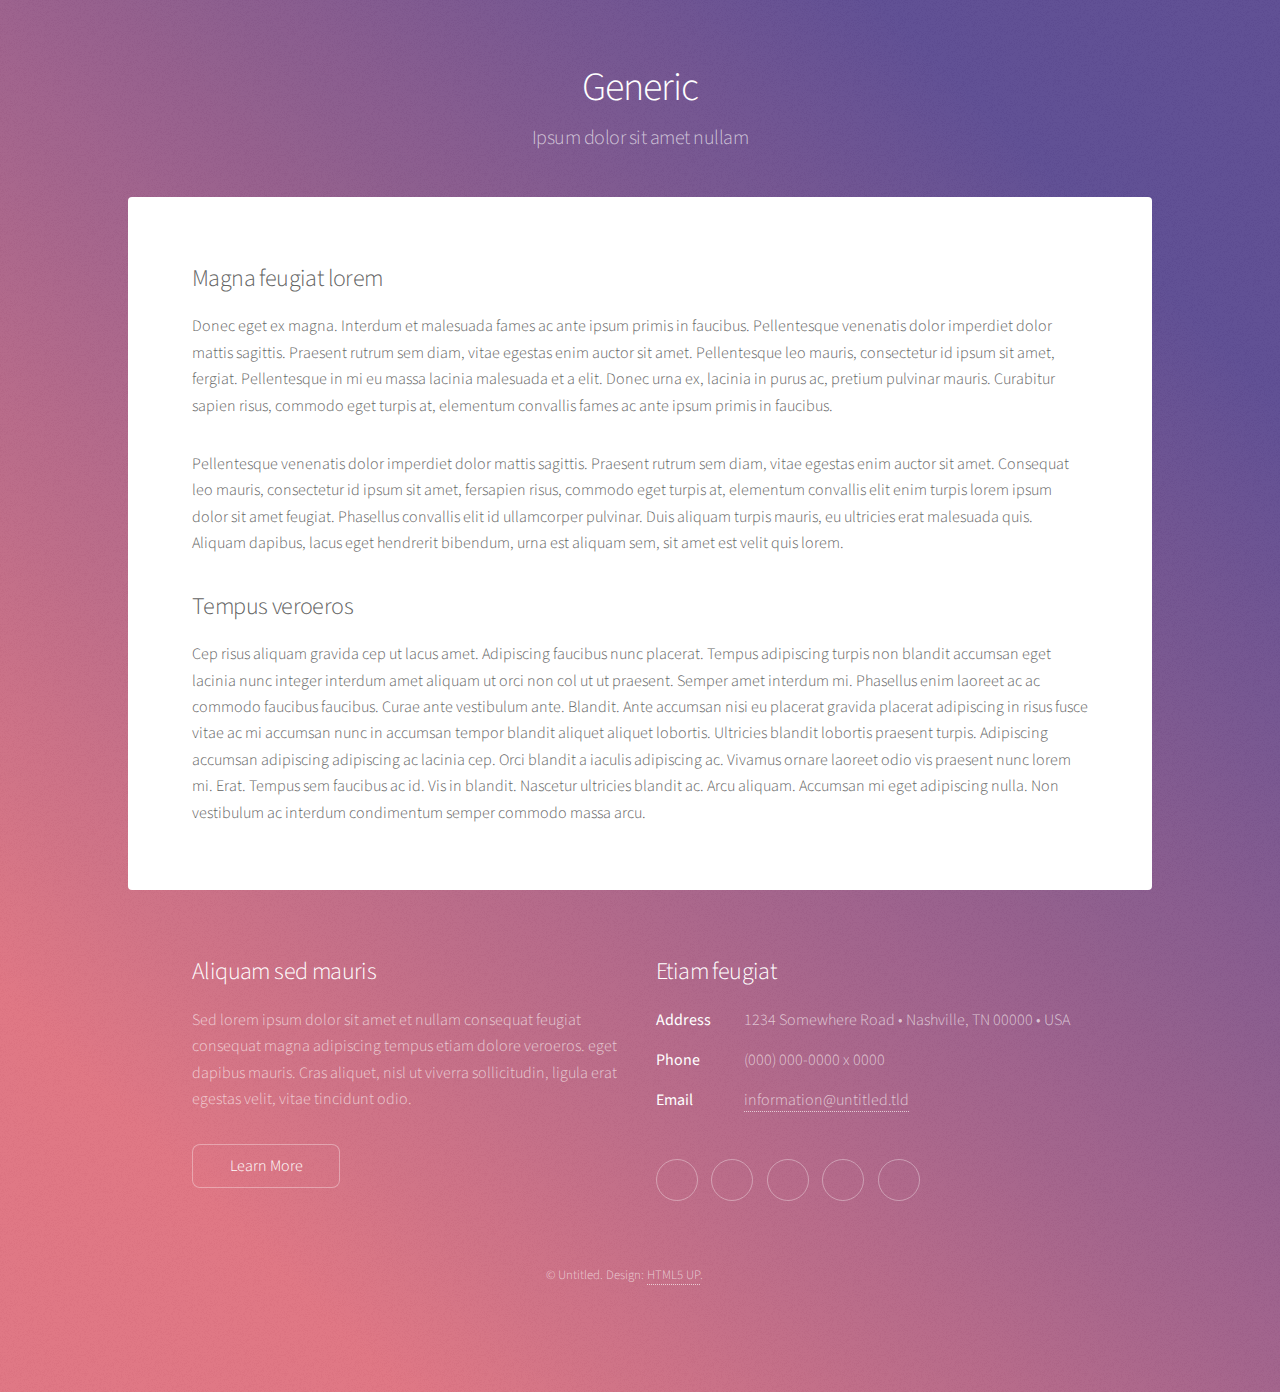
==== generic.html @ 5cd9a58a "Add files via upload" ====
<!DOCTYPE HTML>
<!--
	Stellar by HTML5 UP
	html5up.net | @ajlkn
	Free for personal and commercial use under the CCA 3.0 license (html5up.net/license)
-->
<html>
	<head>
		<title>Generic - Stellar by HTML5 UP</title>
		<meta charset="utf-8" />
		<meta name="viewport" content="width=device-width, initial-scale=1, user-scalable=no" />
		<link rel="stylesheet" href="assets/css/main.css" />
		<noscript><link rel="stylesheet" href="assets/css/noscript.css" /></noscript>
	</head>
	<body class="is-preload">

		<!-- Wrapper -->
			<div id="wrapper">

				<!-- Header -->
					<header id="header">
						<h1>Generic</h1>
						<p>Ipsum dolor sit amet nullam</p>
					</header>

				<!-- Main -->
					<div id="main">

						<!-- Content -->
							<section id="content" class="main">
								<span class="image main"><img src="images/pic04.jpg" alt="" /></span>
								<h2>Magna feugiat lorem</h2>
								<p>Donec eget ex magna. Interdum et malesuada fames ac ante ipsum primis in faucibus. Pellentesque venenatis dolor imperdiet dolor mattis sagittis. Praesent rutrum sem diam, vitae egestas enim auctor sit amet. Pellentesque leo mauris, consectetur id ipsum sit amet, fergiat. Pellentesque in mi eu massa lacinia malesuada et a elit. Donec urna ex, lacinia in purus ac, pretium pulvinar mauris. Curabitur sapien risus, commodo eget turpis at, elementum convallis fames ac ante ipsum primis in faucibus.</p>
								<p>Pellentesque venenatis dolor imperdiet dolor mattis sagittis. Praesent rutrum sem diam, vitae egestas enim auctor sit amet. Consequat leo mauris, consectetur id ipsum sit amet, fersapien risus, commodo eget turpis at, elementum convallis elit enim turpis lorem ipsum dolor sit amet feugiat. Phasellus convallis elit id ullamcorper pulvinar. Duis aliquam turpis mauris, eu ultricies erat malesuada quis. Aliquam dapibus, lacus eget hendrerit bibendum, urna est aliquam sem, sit amet est velit quis lorem.</p>
								<h2>Tempus veroeros</h2>
								<p>Cep risus aliquam gravida cep ut lacus amet. Adipiscing faucibus nunc placerat. Tempus adipiscing turpis non blandit accumsan eget lacinia nunc integer interdum amet aliquam ut orci non col ut ut praesent. Semper amet interdum mi. Phasellus enim laoreet ac ac commodo faucibus faucibus. Curae ante vestibulum ante. Blandit. Ante accumsan nisi eu placerat gravida placerat adipiscing in risus fusce vitae ac mi accumsan nunc in accumsan tempor blandit aliquet aliquet lobortis. Ultricies blandit lobortis praesent turpis. Adipiscing accumsan adipiscing adipiscing ac lacinia cep. Orci blandit a iaculis adipiscing ac. Vivamus ornare laoreet odio vis praesent nunc lorem mi. Erat. Tempus sem faucibus ac id. Vis in blandit. Nascetur ultricies blandit ac. Arcu aliquam. Accumsan mi eget adipiscing nulla. Non vestibulum ac interdum condimentum semper commodo massa arcu.</p>
							</section>

					</div>

				<!-- Footer -->
					<footer id="footer">
						<section>
							<h2>Aliquam sed mauris</h2>
							<p>Sed lorem ipsum dolor sit amet et nullam consequat feugiat consequat magna adipiscing tempus etiam dolore veroeros. eget dapibus mauris. Cras aliquet, nisl ut viverra sollicitudin, ligula erat egestas velit, vitae tincidunt odio.</p>
							<ul class="actions">
								<li><a href="#" class="button">Learn More</a></li>
							</ul>
						</section>
						<section>
							<h2>Etiam feugiat</h2>
							<dl class="alt">
								<dt>Address</dt>
								<dd>1234 Somewhere Road &bull; Nashville, TN 00000 &bull; USA</dd>
								<dt>Phone</dt>
								<dd>(000) 000-0000 x 0000</dd>
								<dt>Email</dt>
								<dd><a href="#">information@untitled.tld</a></dd>
							</dl>
							<ul class="icons">
								<li><a href="#" class="icon brands fa-twitter alt"><span class="label">Twitter</span></a></li>
								<li><a href="#" class="icon brands fa-facebook-f alt"><span class="label">Facebook</span></a></li>
								<li><a href="#" class="icon brands fa-instagram alt"><span class="label">Instagram</span></a></li>
								<li><a href="#" class="icon brands fa-github alt"><span class="label">GitHub</span></a></li>
								<li><a href="#" class="icon brands fa-dribbble alt"><span class="label">Dribbble</span></a></li>
							</ul>
						</section>
						<p class="copyright">&copy; Untitled. Design: <a href="https://html5up.net">HTML5 UP</a>.</p>
					</footer>

			</div>

		<!-- Scripts -->
			<script src="assets/js/jquery.min.js"></script>
			<script src="assets/js/jquery.scrollex.min.js"></script>
			<script src="assets/js/jquery.scrolly.min.js"></script>
			<script src="assets/js/browser.min.js"></script>
			<script src="assets/js/breakpoints.min.js"></script>
			<script src="assets/js/util.js"></script>
			<script src="assets/js/main.js"></script>

	</body>
</html>
---- assets/css/main.css ----
@import url(fontawesome-all.min.css);
@import 'https://fonts.googleapis.com/css?family=Source+Sans+Pro:300,400';

/*
	Stellar by HTML5 UP
	html5up.net | @ajlkn
	Free for personal and commercial use under the CCA 3.0 license (html5up.net/license)
*/

html, body, div, span, applet, object,
iframe, h1, h2, h3, h4, h5, h6, p, blockquote,
pre, a, abbr, acronym, address, big, cite,
code, del, dfn, em, img, ins, kbd, q, s, samp,
small, strike, strong, sub, sup, tt, var, b,
u, i, center, dl, dt, dd, ol, ul, li, fieldset,
form, label, legend, table, caption, tbody,
tfoot, thead, tr, th, td, article, aside,
canvas, details, embed, figure, figcaption,
footer, header, hgroup, menu, nav, output, ruby,
section, summary, time, mark, audio, video {
	margin: 0;
	padding: 0;
	border: 0;
	font-size: 100%;
	font: inherit;
	vertical-align: baseline;}

article, aside, details, figcaption, figure,
footer, header, hgroup, menu, nav, section {
	display: block;}

body {
	line-height: 1;
}

ol, ul {
	list-style: none;
}

blockquote, q {
	quotes: none;
}

	blockquote:before, blockquote:after, q:before, q:after {
		content: '';
		content: none;
	}

table {
	border-collapse: collapse;
	border-spacing: 0;
}

body {
	-webkit-text-size-adjust: none;
}

mark {
	background-color: transparent;
	color: inherit;
}

input::-moz-focus-inner {
	border: 0;
	padding: 0;
}

input, select, textarea {
	-moz-appearance: none;
	-webkit-appearance: none;
	-ms-appearance: none;
	appearance: none;
}

/* Basic */

	@-ms-viewport {
		width: device-width;
	}

	body {
		-ms-overflow-style: scrollbar;
	}

	@media screen and (max-width: 480px) {

		html, body {
			min-width: 320px;
		}

	}

	html {
		box-sizing: border-box;
	}

	*, *:before, *:after {
		box-sizing: inherit;
	}

	body {
		background-color: #935d8c;
		background-image: url("images/overlay.png"), -moz-linear-gradient(45deg, #e37682 15%, #5f4d93 85%);
		background-image: url("images/overlay.png"), -webkit-linear-gradient(45deg, #e37682 15%, #5f4d93 85%);
		background-image: url("images/overlay.png"), -ms-linear-gradient(45deg, #e37682 15%, #5f4d93 85%);
		background-image: url("images/overlay.png"), linear-gradient(45deg, #e37682 15%, #5f4d93 85%);
	}

		body.is-preload *, body.is-preload *:before, body.is-preload *:after {
			-moz-animation: none !important;
			-webkit-animation: none !important;
			-ms-animation: none !important;
			animation: none !important;
			-moz-transition: none !important;
			-webkit-transition: none !important;
			-ms-transition: none !important;
			transition: none !important;
		}

/* Type */

	body {
		background-color: #935d8c;
		color: rgba(255, 255, 255, 0.65);
	}

	body, input, select, textarea {
		font-family: "Source Sans Pro", Helvetica, sans-serif;
		font-size: 17pt;
		font-weight: 300;
		line-height: 1.65;
	}

		@media screen and (max-width: 1680px) {

			body, input, select, textarea {
				font-size: 14pt;
			}

		}

		@media screen and (max-width: 1280px) {

			body, input, select, textarea {
				font-size: 12pt;
			}

		}

		@media screen and (max-width: 360px) {

			body, input, select, textarea {
				font-size: 11pt;
			}

		}

	a {
		-moz-transition: color 0.2s ease, border-bottom 0.2s ease;
		-webkit-transition: color 0.2s ease, border-bottom 0.2s ease;
		-ms-transition: color 0.2s ease, border-bottom 0.2s ease;
		transition: color 0.2s ease, border-bottom 0.2s ease;
		text-decoration: none;
		border-bottom: dotted 1px;
		color: inherit;
	}

		a:hover {
			border-bottom-color: transparent;
		}

	strong, b {
		font-weight: 400;
	}

	em, i {
		font-style: italic;
	}

	p {
		margin: 0 0 2em 0;
	}

		p.content {
			-moz-columns: 20em 2;
			-webkit-columns: 20em 2;
			-ms-columns: 20em 2;
			columns: 20em 2;
			-moz-column-gap: 2em;
			-webkit-column-gap: 2em;
			-ms-column-gap: 2em;
			column-gap: 2em;
			text-align: justify;
		}

	h1, h2, h3, h4, h5, h6 {
		font-weight: 300;
		line-height: 1.5;
		margin: 0 0 0.7em 0;
		letter-spacing: -0.025em;
	}

		h1 a, h2 a, h3 a, h4 a, h5 a, h6 a {
			color: inherit;
			text-decoration: none;
		}

	h1 {
		font-size: 2.5em;
		line-height: 1.2;
	}

	h2 {
		font-size: 1.5em;
	}

	h3 {
		font-size: 1.25em;
	}

	h4 {
		font-size: 1.1em;
	}

	h5 {
		font-size: 0.9em;
	}

	h6 {
		font-size: 0.7em;
	}

	@media screen and (max-width: 736px) {

		h1 {
			font-size: 2em;
		}

	}

	sub {
		font-size: 0.8em;
		position: relative;
		top: 0.5em;
	}

	sup {
		font-size: 0.8em;
		position: relative;
		top: -0.5em;
	}

	blockquote {
		border-left: solid 4px;
		font-style: italic;
		margin: 0 0 2em 0;
		padding: 0.5em 0 0.5em 2em;
	}

	code {
		border-radius: 8px;
		border: solid 1px;
		font-family: "Courier New", monospace;
		font-size: 0.9em;
		margin: 0 0.25em;
		padding: 0.25em 0.65em;
	}

	pre {
		-webkit-overflow-scrolling: touch;
		font-family: "Courier New", monospace;
		font-size: 0.9em;
		margin: 0 0 2em 0;
	}

		pre code {
			display: block;
			line-height: 1.75;
			padding: 1em 1.5em;
			overflow-x: auto;
		}

	hr {
		border: 0;
		border-bottom: solid 1px;
		margin: 2em 0;
	}

		hr.major {
			margin: 3em 0;
		}

	.align-left {
		text-align: left;
	}

	.align-center {
		text-align: center;
	}

	.align-right {
		text-align: right;
	}

	input, select, textarea {
		color: #ffffff;
	}

	a:hover {
		color: #ffffff;
	}

	strong, b {
		color: #ffffff;
	}

	h1, h2, h3, h4, h5, h6 {
		color: #ffffff;
	}

	blockquote {
		border-left-color: rgba(255, 255, 255, 0.35);
	}

	code {
		background: rgba(255, 255, 255, 0.075);
		border-color: rgba(255, 255, 255, 0.35);
	}

	hr {
		border-bottom-color: rgba(255, 255, 255, 0.35);
	}

/* Row */

	.row {
		display: flex;
		flex-wrap: wrap;
		box-sizing: border-box;
		align-items: stretch;
	}

		.row > * {
			box-sizing: border-box;
		}

		.row.gtr-uniform > * > :last-child {
			margin-bottom: 0;
		}

		.row.aln-left {
			justify-content: flex-start;
		}

		.row.aln-center {
			justify-content: center;
		}

		.row.aln-right {
			justify-content: flex-end;
		}

		.row.aln-top {
			align-items: flex-start;
		}

		.row.aln-middle {
			align-items: center;
		}

		.row.aln-bottom {
			align-items: flex-end;
		}

		.row > .imp {
			order: -1;
		}

		.row > .col-1 {
			width: 8.33333%;
		}

		.row > .off-1 {
			margin-left: 8.33333%;
		}

		.row > .col-2 {
			width: 16.66667%;
		}

		.row > .off-2 {
			margin-left: 16.66667%;
		}

		.row > .col-3 {
			width: 25%;
		}

		.row > .off-3 {
			margin-left: 25%;
		}

		.row > .col-4 {
			width: 33.33333%;
		}

		.row > .off-4 {
			margin-left: 33.33333%;
		}

		.row > .col-5 {
			width: 41.66667%;
		}

		.row > .off-5 {
			margin-left: 41.66667%;
		}

		.row > .col-6 {
			width: 50%;
		}

		.row > .off-6 {
			margin-left: 50%;
		}

		.row > .col-7 {
			width: 58.33333%;
		}

		.row > .off-7 {
			margin-left: 58.33333%;
		}

		.row > .col-8 {
			width: 66.66667%;
		}

		.row > .off-8 {
			margin-left: 66.66667%;
		}

		.row > .col-9 {
			width: 75%;
		}

		.row > .off-9 {
			margin-left: 75%;
		}

		.row > .col-10 {
			width: 83.33333%;
		}

		.row > .off-10 {
			margin-left: 83.33333%;
		}

		.row > .col-11 {
			width: 91.66667%;
		}

		.row > .off-11 {
			margin-left: 91.66667%;
		}

		.row > .col-12 {
			width: 100%;
		}

		.row > .off-12 {
			margin-left: 100%;
		}

		.row.gtr-0 {
			margin-top: 0;
			margin-left: 0em;
		}

			.row.gtr-0 > * {
				padding: 0 0 0 0em;
			}

			.row.gtr-0.gtr-uniform {
				margin-top: 0em;
			}

				.row.gtr-0.gtr-uniform > * {
					padding-top: 0em;
				}

		.row.gtr-25 {
			margin-top: 0;
			margin-left: -0.375em;
		}

			.row.gtr-25 > * {
				padding: 0 0 0 0.375em;
			}

			.row.gtr-25.gtr-uniform {
				margin-top: -0.375em;
			}

				.row.gtr-25.gtr-uniform > * {
					padding-top: 0.375em;
				}

		.row.gtr-50 {
			margin-top: 0;
			margin-left: -0.75em;
		}

			.row.gtr-50 > * {
				padding: 0 0 0 0.75em;
			}

			.row.gtr-50.gtr-uniform {
				margin-top: -0.75em;
			}

				.row.gtr-50.gtr-uniform > * {
					padding-top: 0.75em;
				}

		.row {
			margin-top: 0;
			margin-left: -1.5em;
		}

			.row > * {
				padding: 0 0 0 1.5em;
			}

			.row.gtr-uniform {
				margin-top: -1.5em;
			}

				.row.gtr-uniform > * {
					padding-top: 1.5em;
				}

		.row.gtr-150 {
			margin-top: 0;
			margin-left: -2.25em;
		}

			.row.gtr-150 > * {
				padding: 0 0 0 2.25em;
			}

			.row.gtr-150.gtr-uniform {
				margin-top: -2.25em;
			}

				.row.gtr-150.gtr-uniform > * {
					padding-top: 2.25em;
				}

		.row.gtr-200 {
			margin-top: 0;
			margin-left: -3em;
		}

			.row.gtr-200 > * {
				padding: 0 0 0 3em;
			}

			.row.gtr-200.gtr-uniform {
				margin-top: -3em;
			}

				.row.gtr-200.gtr-uniform > * {
					padding-top: 3em;
				}

		@media screen and (max-width: 1680px) {

			.row {
				display: flex;
				flex-wrap: wrap;
				box-sizing: border-box;
				align-items: stretch;
			}

				.row > * {
					box-sizing: border-box;
				}

				.row.gtr-uniform > * > :last-child {
					margin-bottom: 0;
				}

				.row.aln-left {
					justify-content: flex-start;
				}

				.row.aln-center {
					justify-content: center;
				}

				.row.aln-right {
					justify-content: flex-end;
				}

				.row.aln-top {
					align-items: flex-start;
				}

				.row.aln-middle {
					align-items: center;
				}

				.row.aln-bottom {
					align-items: flex-end;
				}

				.row > .imp-xlarge {
					order: -1;
				}

				.row > .col-1-xlarge {
					width: 8.33333%;
				}

				.row > .off-1-xlarge {
					margin-left: 8.33333%;
				}

				.row > .col-2-xlarge {
					width: 16.66667%;
				}

				.row > .off-2-xlarge {
					margin-left: 16.66667%;
				}

				.row > .col-3-xlarge {
					width: 25%;
				}

				.row > .off-3-xlarge {
					margin-left: 25%;
				}

				.row > .col-4-xlarge {
					width: 33.33333%;
				}

				.row > .off-4-xlarge {
					margin-left: 33.33333%;
				}

				.row > .col-5-xlarge {
					width: 41.66667%;
				}

				.row > .off-5-xlarge {
					margin-left: 41.66667%;
				}

				.row > .col-6-xlarge {
					width: 50%;
				}

				.row > .off-6-xlarge {
					margin-left: 50%;
				}

				.row > .col-7-xlarge {
					width: 58.33333%;
				}

				.row > .off-7-xlarge {
					margin-left: 58.33333%;
				}

				.row > .col-8-xlarge {
					width: 66.66667%;
				}

				.row > .off-8-xlarge {
					margin-left: 66.66667%;
				}

				.row > .col-9-xlarge {
					width: 75%;
				}

				.row > .off-9-xlarge {
					margin-left: 75%;
				}

				.row > .col-10-xlarge {
					width: 83.33333%;
				}

				.row > .off-10-xlarge {
					margin-left: 83.33333%;
				}

				.row > .col-11-xlarge {
					width: 91.66667%;
				}

				.row > .off-11-xlarge {
					margin-left: 91.66667%;
				}

				.row > .col-12-xlarge {
					width: 100%;
				}

				.row > .off-12-xlarge {
					margin-left: 100%;
				}

				.row.gtr-0 {
					margin-top: 0;
					margin-left: 0em;
				}

					.row.gtr-0 > * {
						padding: 0 0 0 0em;
					}

					.row.gtr-0.gtr-uniform {
						margin-top: 0em;
					}

						.row.gtr-0.gtr-uniform > * {
							padding-top: 0em;
						}

				.row.gtr-25 {
					margin-top: 0;
					margin-left: -0.375em;
				}

					.row.gtr-25 > * {
						padding: 0 0 0 0.375em;
					}

					.row.gtr-25.gtr-uniform {
						margin-top: -0.375em;
					}

						.row.gtr-25.gtr-uniform > * {
							padding-top: 0.375em;
						}

				.row.gtr-50 {
					margin-top: 0;
					margin-left: -0.75em;
				}

					.row.gtr-50 > * {
						padding: 0 0 0 0.75em;
					}

					.row.gtr-50.gtr-uniform {
						margin-top: -0.75em;
					}

						.row.gtr-50.gtr-uniform > * {
							padding-top: 0.75em;
						}

				.row {
					margin-top: 0;
					margin-left: -1.5em;
				}

					.row > * {
						padding: 0 0 0 1.5em;
					}

					.row.gtr-uniform {
						margin-top: -1.5em;
					}

						.row.gtr-uniform > * {
							padding-top: 1.5em;
						}

				.row.gtr-150 {
					margin-top: 0;
					margin-left: -2.25em;
				}

					.row.gtr-150 > * {
						padding: 0 0 0 2.25em;
					}

					.row.gtr-150.gtr-uniform {
						margin-top: -2.25em;
					}

						.row.gtr-150.gtr-uniform > * {
							padding-top: 2.25em;
						}

				.row.gtr-200 {
					margin-top: 0;
					margin-left: -3em;
				}

					.row.gtr-200 > * {
						padding: 0 0 0 3em;
					}

					.row.gtr-200.gtr-uniform {
						margin-top: -3em;
					}

						.row.gtr-200.gtr-uniform > * {
							padding-top: 3em;
						}

		}

		@media screen and (max-width: 1280px) {

			.row {
				display: flex;
				flex-wrap: wrap;
				box-sizing: border-box;
				align-items: stretch;
			}

				.row > * {
					box-sizing: border-box;
				}

				.row.gtr-uniform > * > :last-child {
					margin-bottom: 0;
				}

				.row.aln-left {
					justify-content: flex-start;
				}

				.row.aln-center {
					justify-content: center;
				}

				.row.aln-right {
					justify-content: flex-end;
				}

				.row.aln-top {
					align-items: flex-start;
				}

				.row.aln-middle {
					align-items: center;
				}

				.row.aln-bottom {
					align-items: flex-end;
				}

				.row > .imp-large {
					order: -1;
				}

				.row > .col-1-large {
					width: 8.33333%;
				}

				.row > .off-1-large {
					margin-left: 8.33333%;
				}

				.row > .col-2-large {
					width: 16.66667%;
				}

				.row > .off-2-large {
					margin-left: 16.66667%;
				}

				.row > .col-3-large {
					width: 25%;
				}

				.row > .off-3-large {
					margin-left: 25%;
				}

				.row > .col-4-large {
					width: 33.33333%;
				}

				.row > .off-4-large {
					margin-left: 33.33333%;
				}

				.row > .col-5-large {
					width: 41.66667%;
				}

				.row > .off-5-large {
					margin-left: 41.66667%;
				}

				.row > .col-6-large {
					width: 50%;
				}

				.row > .off-6-large {
					margin-left: 50%;
				}

				.row > .col-7-large {
					width: 58.33333%;
				}

				.row > .off-7-large {
					margin-left: 58.33333%;
				}

				.row > .col-8-large {
					width: 66.66667%;
				}

				.row > .off-8-large {
					margin-left: 66.66667%;
				}

				.row > .col-9-large {
					width: 75%;
				}

				.row > .off-9-large {
					margin-left: 75%;
				}

				.row > .col-10-large {
					width: 83.33333%;
				}

				.row > .off-10-large {
					margin-left: 83.33333%;
				}

				.row > .col-11-large {
					width: 91.66667%;
				}

				.row > .off-11-large {
					margin-left: 91.66667%;
				}

				.row > .col-12-large {
					width: 100%;
				}

				.row > .off-12-large {
					margin-left: 100%;
				}

				.row.gtr-0 {
					margin-top: 0;
					margin-left: 0em;
				}

					.row.gtr-0 > * {
						padding: 0 0 0 0em;
					}

					.row.gtr-0.gtr-uniform {
						margin-top: 0em;
					}

						.row.gtr-0.gtr-uniform > * {
							padding-top: 0em;
						}

				.row.gtr-25 {
					margin-top: 0;
					margin-left: -0.375em;
				}

					.row.gtr-25 > * {
						padding: 0 0 0 0.375em;
					}

					.row.gtr-25.gtr-uniform {
						margin-top: -0.375em;
					}

						.row.gtr-25.gtr-uniform > * {
							padding-top: 0.375em;
						}

				.row.gtr-50 {
					margin-top: 0;
					margin-left: -0.75em;
				}

					.row.gtr-50 > * {
						padding: 0 0 0 0.75em;
					}

					.row.gtr-50.gtr-uniform {
						margin-top: -0.75em;
					}

						.row.gtr-50.gtr-uniform > * {
							padding-top: 0.75em;
						}

				.row {
					margin-top: 0;
					margin-left: -1.5em;
				}

					.row > * {
						padding: 0 0 0 1.5em;
					}

					.row.gtr-uniform {
						margin-top: -1.5em;
					}

						.row.gtr-uniform > * {
							padding-top: 1.5em;
						}

				.row.gtr-150 {
					margin-top: 0;
					margin-left: -2.25em;
				}

					.row.gtr-150 > * {
						padding: 0 0 0 2.25em;
					}

					.row.gtr-150.gtr-uniform {
						margin-top: -2.25em;
					}

						.row.gtr-150.gtr-uniform > * {
							padding-top: 2.25em;
						}

				.row.gtr-200 {
					margin-top: 0;
					margin-left: -3em;
				}

					.row.gtr-200 > * {
						padding: 0 0 0 3em;
					}

					.row.gtr-200.gtr-uniform {
						margin-top: -3em;
					}

						.row.gtr-200.gtr-uniform > * {
							padding-top: 3em;
						}

		}

		@media screen and (max-width: 980px) {

			.row {
				display: flex;
				flex-wrap: wrap;
				box-sizing: border-box;
				align-items: stretch;
			}

				.row > * {
					box-sizing: border-box;
				}

				.row.gtr-uniform > * > :last-child {
					margin-bottom: 0;
				}

				.row.aln-left {
					justify-content: flex-start;
				}

				.row.aln-center {
					justify-content: center;
				}

				.row.aln-right {
					justify-content: flex-end;
				}

				.row.aln-top {
					align-items: flex-start;
				}

				.row.aln-middle {
					align-items: center;
				}

				.row.aln-bottom {
					align-items: flex-end;
				}

				.row > .imp-medium {
					order: -1;
				}

				.row > .col-1-medium {
					width: 8.33333%;
				}

				.row > .off-1-medium {
					margin-left: 8.33333%;
				}

				.row > .col-2-medium {
					width: 16.66667%;
				}

				.row > .off-2-medium {
					margin-left: 16.66667%;
				}

				.row > .col-3-medium {
					width: 25%;
				}

				.row > .off-3-medium {
					margin-left: 25%;
				}

				.row > .col-4-medium {
					width: 33.33333%;
				}

				.row > .off-4-medium {
					margin-left: 33.33333%;
				}

				.row > .col-5-medium {
					width: 41.66667%;
				}

				.row > .off-5-medium {
					margin-left: 41.66667%;
				}

				.row > .col-6-medium {
					width: 50%;
				}

				.row > .off-6-medium {
					margin-left: 50%;
				}

				.row > .col-7-medium {
					width: 58.33333%;
				}

				.row > .off-7-medium {
					margin-left: 58.33333%;
				}

				.row > .col-8-medium {
					width: 66.66667%;
				}

				.row > .off-8-medium {
					margin-left: 66.66667%;
				}

				.row > .col-9-medium {
					width: 75%;
				}

				.row > .off-9-medium {
					margin-left: 75%;
				}

				.row > .col-10-medium {
					width: 83.33333%;
				}

				.row > .off-10-medium {
					margin-left: 83.33333%;
				}

				.row > .col-11-medium {
					width: 91.66667%;
				}

				.row > .off-11-medium {
					margin-left: 91.66667%;
				}

				.row > .col-12-medium {
					width: 100%;
				}

				.row > .off-12-medium {
					margin-left: 100%;
				}

				.row.gtr-0 {
					margin-top: 0;
					margin-left: 0em;
				}

					.row.gtr-0 > * {
						padding: 0 0 0 0em;
					}

					.row.gtr-0.gtr-uniform {
						margin-top: 0em;
					}

						.row.gtr-0.gtr-uniform > * {
							padding-top: 0em;
						}

				.row.gtr-25 {
					margin-top: 0;
					margin-left: -0.375em;
				}

					.row.gtr-25 > * {
						padding: 0 0 0 0.375em;
					}

					.row.gtr-25.gtr-uniform {
						margin-top: -0.375em;
					}

						.row.gtr-25.gtr-uniform > * {
							padding-top: 0.375em;
						}

				.row.gtr-50 {
					margin-top: 0;
					margin-left: -0.75em;
				}

					.row.gtr-50 > * {
						padding: 0 0 0 0.75em;
					}

					.row.gtr-50.gtr-uniform {
						margin-top: -0.75em;
					}

						.row.gtr-50.gtr-uniform > * {
							padding-top: 0.75em;
						}

				.row {
					margin-top: 0;
					margin-left: -1.5em;
				}

					.row > * {
						padding: 0 0 0 1.5em;
					}

					.row.gtr-uniform {
						margin-top: -1.5em;
					}

						.row.gtr-uniform > * {
							padding-top: 1.5em;
						}

				.row.gtr-150 {
					margin-top: 0;
					margin-left: -2.25em;
				}

					.row.gtr-150 > * {
						padding: 0 0 0 2.25em;
					}

					.row.gtr-150.gtr-uniform {
						margin-top: -2.25em;
					}

						.row.gtr-150.gtr-uniform > * {
							padding-top: 2.25em;
						}

				.row.gtr-200 {
					margin-top: 0;
					margin-left: -3em;
				}

					.row.gtr-200 > * {
						padding: 0 0 0 3em;
					}

					.row.gtr-200.gtr-uniform {
						margin-top: -3em;
					}

						.row.gtr-200.gtr-uniform > * {
							padding-top: 3em;
						}

		}

		@media screen and (max-width: 736px) {

			.row {
				display: flex;
				flex-wrap: wrap;
				box-sizing: border-box;
				align-items: stretch;
			}

				.row > * {
					box-sizing: border-box;
				}

				.row.gtr-uniform > * > :last-child {
					margin-bottom: 0;
				}

				.row.aln-left {
					justify-content: flex-start;
				}

				.row.aln-center {
					justify-content: center;
				}

				.row.aln-right {
					justify-content: flex-end;
				}

				.row.aln-top {
					align-items: flex-start;
				}

				.row.aln-middle {
					align-items: center;
				}

				.row.aln-bottom {
					align-items: flex-end;
				}

				.row > .imp-small {
					order: -1;
				}

				.row > .col-1-small {
					width: 8.33333%;
				}

				.row > .off-1-small {
					margin-left: 8.33333%;
				}

				.row > .col-2-small {
					width: 16.66667%;
				}

				.row > .off-2-small {
					margin-left: 16.66667%;
				}

				.row > .col-3-small {
					width: 25%;
				}

				.row > .off-3-small {
					margin-left: 25%;
				}

				.row > .col-4-small {
					width: 33.33333%;
				}

				.row > .off-4-small {
					margin-left: 33.33333%;
				}

				.row > .col-5-small {
					width: 41.66667%;
				}

				.row > .off-5-small {
					margin-left: 41.66667%;
				}

				.row > .col-6-small {
					width: 50%;
				}

				.row > .off-6-small {
					margin-left: 50%;
				}

				.row > .col-7-small {
					width: 58.33333%;
				}

				.row > .off-7-small {
					margin-left: 58.33333%;
				}

				.row > .col-8-small {
					width: 66.66667%;
				}

				.row > .off-8-small {
					margin-left: 66.66667%;
				}

				.row > .col-9-small {
					width: 75%;
				}

				.row > .off-9-small {
					margin-left: 75%;
				}

				.row > .col-10-small {
					width: 83.33333%;
				}

				.row > .off-10-small {
					margin-left: 83.33333%;
				}

				.row > .col-11-small {
					width: 91.66667%;
				}

				.row > .off-11-small {
					margin-left: 91.66667%;
				}

				.row > .col-12-small {
					width: 100%;
				}

				.row > .off-12-small {
					margin-left: 100%;
				}

				.row.gtr-0 {
					margin-top: 0;
					margin-left: 0em;
				}

					.row.gtr-0 > * {
						padding: 0 0 0 0em;
					}

					.row.gtr-0.gtr-uniform {
						margin-top: 0em;
					}

						.row.gtr-0.gtr-uniform > * {
							padding-top: 0em;
						}

				.row.gtr-25 {
					margin-top: 0;
					margin-left: -0.25em;
				}

					.row.gtr-25 > * {
						padding: 0 0 0 0.25em;
					}

					.row.gtr-25.gtr-uniform {
						margin-top: -0.25em;
					}

						.row.gtr-25.gtr-uniform > * {
							padding-top: 0.25em;
						}

				.row.gtr-50 {
					margin-top: 0;
					margin-left: -0.5em;
				}

					.row.gtr-50 > * {
						padding: 0 0 0 0.5em;
					}

					.row.gtr-50.gtr-uniform {
						margin-top: -0.5em;
					}

						.row.gtr-50.gtr-uniform > * {
							padding-top: 0.5em;
						}

				.row {
					margin-top: 0;
					margin-left: -1em;
				}

					.row > * {
						padding: 0 0 0 1em;
					}

					.row.gtr-uniform {
						margin-top: -1em;
					}

						.row.gtr-uniform > * {
							padding-top: 1em;
						}

				.row.gtr-150 {
					margin-top: 0;
					margin-left: -1.5em;
				}

					.row.gtr-150 > * {
						padding: 0 0 0 1.5em;
					}

					.row.gtr-150.gtr-uniform {
						margin-top: -1.5em;
					}

						.row.gtr-150.gtr-uniform > * {
							padding-top: 1.5em;
						}

				.row.gtr-200 {
					margin-top: 0;
					margin-left: -2em;
				}

					.row.gtr-200 > * {
						padding: 0 0 0 2em;
					}

					.row.gtr-200.gtr-uniform {
						margin-top: -2em;
					}

						.row.gtr-200.gtr-uniform > * {
							padding-top: 2em;
						}

		}

		@media screen and (max-width: 480px) {

			.row {
				display: flex;
				flex-wrap: wrap;
				box-sizing: border-box;
				align-items: stretch;
			}

				.row > * {
					box-sizing: border-box;
				}

				.row.gtr-uniform > * > :last-child {
					margin-bottom: 0;
				}

				.row.aln-left {
					justify-content: flex-start;
				}

				.row.aln-center {
					justify-content: center;
				}

				.row.aln-right {
					justify-content: flex-end;
				}

				.row.aln-top {
					align-items: flex-start;
				}

				.row.aln-middle {
					align-items: center;
				}

				.row.aln-bottom {
					align-items: flex-end;
				}

				.row > .imp-xsmall {
					order: -1;
				}

				.row > .col-1-xsmall {
					width: 8.33333%;
				}

				.row > .off-1-xsmall {
					margin-left: 8.33333%;
				}

				.row > .col-2-xsmall {
					width: 16.66667%;
				}

				.row > .off-2-xsmall {
					margin-left: 16.66667%;
				}

				.row > .col-3-xsmall {
					width: 25%;
				}

				.row > .off-3-xsmall {
					margin-left: 25%;
				}

				.row > .col-4-xsmall {
					width: 33.33333%;
				}

				.row > .off-4-xsmall {
					margin-left: 33.33333%;
				}

				.row > .col-5-xsmall {
					width: 41.66667%;
				}

				.row > .off-5-xsmall {
					margin-left: 41.66667%;
				}

				.row > .col-6-xsmall {
					width: 50%;
				}

				.row > .off-6-xsmall {
					margin-left: 50%;
				}

				.row > .col-7-xsmall {
					width: 58.33333%;
				}

				.row > .off-7-xsmall {
					margin-left: 58.33333%;
				}

				.row > .col-8-xsmall {
					width: 66.66667%;
				}

				.row > .off-8-xsmall {
					margin-left: 66.66667%;
				}

				.row > .col-9-xsmall {
					width: 75%;
				}

				.row > .off-9-xsmall {
					margin-left: 75%;
				}

				.row > .col-10-xsmall {
					width: 83.33333%;
				}

				.row > .off-10-xsmall {
					margin-left: 83.33333%;
				}

				.row > .col-11-xsmall {
					width: 91.66667%;
				}

				.row > .off-11-xsmall {
					margin-left: 91.66667%;
				}

				.row > .col-12-xsmall {
					width: 100%;
				}

				.row > .off-12-xsmall {
					margin-left: 100%;
				}

				.row.gtr-0 {
					margin-top: 0;
					margin-left: 0em;
				}

					.row.gtr-0 > * {
						padding: 0 0 0 0em;
					}

					.row.gtr-0.gtr-uniform {
						margin-top: 0em;
					}

						.row.gtr-0.gtr-uniform > * {
							padding-top: 0em;
						}

				.row.gtr-25 {
					margin-top: 0;
					margin-left: -0.3125em;
				}

					.row.gtr-25 > * {
						padding: 0 0 0 0.3125em;
					}

					.row.gtr-25.gtr-uniform {
						margin-top: -0.3125em;
					}

						.row.gtr-25.gtr-uniform > * {
							padding-top: 0.3125em;
						}

				.row.gtr-50 {
					margin-top: 0;
					margin-left: -0.625em;
				}

					.row.gtr-50 > * {
						padding: 0 0 0 0.625em;
					}

					.row.gtr-50.gtr-uniform {
						margin-top: -0.625em;
					}

						.row.gtr-50.gtr-uniform > * {
							padding-top: 0.625em;
						}

				.row {
					margin-top: 0;
					margin-left: -1.25em;
				}

					.row > * {
						padding: 0 0 0 1.25em;
					}

					.row.gtr-uniform {
						margin-top: -1.25em;
					}

						.row.gtr-uniform > * {
							padding-top: 1.25em;
						}

				.row.gtr-150 {
					margin-top: 0;
					margin-left: -1.875em;
				}

					.row.gtr-150 > * {
						padding: 0 0 0 1.875em;
					}

					.row.gtr-150.gtr-uniform {
						margin-top: -1.875em;
					}

						.row.gtr-150.gtr-uniform > * {
							padding-top: 1.875em;
						}

				.row.gtr-200 {
					margin-top: 0;
					margin-left: -2.5em;
				}

					.row.gtr-200 > * {
						padding: 0 0 0 2.5em;
					}

					.row.gtr-200.gtr-uniform {
						margin-top: -2.5em;
					}

						.row.gtr-200.gtr-uniform > * {
							padding-top: 2.5em;
						}

		}

/* Box */

	.box {
		border-radius: 8px;
		border: solid;
		margin-bottom: 2em;
		padding: 1.5em;
	}

		.box > :last-child,
		.box > :last-child > :last-child,
		.box > :last-child > :last-child > :last-child {
			margin-bottom: 0;
		}

		.box.alt {
			border: 0;
			border-radius: 0;
			padding: 0;
		}

	.box {
		border-color: rgba(255, 255, 255, 0.35);
	}

/* Button */

	input[type="submit"],
	input[type="reset"],
	input[type="button"],
	button,
	.button {
		-moz-appearance: none;
		-webkit-appearance: none;
		-ms-appearance: none;
		appearance: none;
		-moz-transition: background-color 0.2s ease-in-out, color 0.2s ease-in-out;
		-webkit-transition: background-color 0.2s ease-in-out, color 0.2s ease-in-out;
		-ms-transition: background-color 0.2s ease-in-out, color 0.2s ease-in-out;
		transition: background-color 0.2s ease-in-out, color 0.2s ease-in-out;
		border-radius: 8px;
		border: 0;
		cursor: pointer;
		display: inline-block;
		font-weight: 300;
		height: 2.75em;
		line-height: 2.75em;
		min-width: 9.25em;
		padding: 0 1.5em;
		text-align: center;
		text-decoration: none;
		white-space: nowrap;
	}

		input[type="submit"].icon,
		input[type="reset"].icon,
		input[type="button"].icon,
		button.icon,
		.button.icon {
			padding-left: 1.35em;
		}

			input[type="submit"].icon:before,
			input[type="reset"].icon:before,
			input[type="button"].icon:before,
			button.icon:before,
			.button.icon:before {
				margin-right: 0.5em;
			}

		input[type="submit"].fit,
		input[type="reset"].fit,
		input[type="button"].fit,
		button.fit,
		.button.fit {
			width: 100%;
		}

		input[type="submit"].small,
		input[type="reset"].small,
		input[type="button"].small,
		button.small,
		.button.small {
			font-size: 0.8em;
		}

		input[type="submit"].large,
		input[type="reset"].large,
		input[type="button"].large,
		button.large,
		.button.large {
			font-size: 1.35em;
		}

		input[type="submit"].disabled, input[type="submit"]:disabled,
		input[type="reset"].disabled,
		input[type="reset"]:disabled,
		input[type="button"].disabled,
		input[type="button"]:disabled,
		button.disabled,
		button:disabled,
		.button.disabled,
		.button:disabled {
			pointer-events: none;
			opacity: 0.25;
		}

		@media screen and (max-width: 736px) {

			input[type="submit"],
			input[type="reset"],
			input[type="button"],
			button,
			.button {
				min-width: 0;
			}

		}

	input[type="submit"],
	input[type="reset"],
	input[type="button"],
	button,
	.button {
		background-color: transparent;
		box-shadow: inset 0 0 0 1px rgba(255, 255, 255, 0.35);
		color: #ffffff !important;
	}

		input[type="submit"]:hover,
		input[type="reset"]:hover,
		input[type="button"]:hover,
		button:hover,
		.button:hover {
			background-color: rgba(255, 255, 255, 0.075);
		}

		input[type="submit"]:active,
		input[type="reset"]:active,
		input[type="button"]:active,
		button:active,
		.button:active {
			background-color: rgba(255, 255, 255, 0.2);
		}

		input[type="submit"].icon:before,
		input[type="reset"].icon:before,
		input[type="button"].icon:before,
		button.icon:before,
		.button.icon:before {
			color: rgba(255, 255, 255, 0.5);
		}

		input[type="submit"].primary,
		input[type="reset"].primary,
		input[type="button"].primary,
		button.primary,
		.button.primary {
			background-color: #8cc9f0;
			color: #ffffff !important;
			box-shadow: none;
		}

			input[type="submit"].primary:hover,
			input[type="reset"].primary:hover,
			input[type="button"].primary:hover,
			button.primary:hover,
			.button.primary:hover {
				background-color: #9acff2;
			}

			input[type="submit"].primary:active,
			input[type="reset"].primary:active,
			input[type="button"].primary:active,
			button.primary:active,
			.button.primary:active {
				background-color: #7ec3ee;
			}

			input[type="submit"].primary.icon:before,
			input[type="reset"].primary.icon:before,
			input[type="button"].primary.icon:before,
			button.primary.icon:before,
			.button.primary.icon:before {
				color: #ffffff !important;
			}

/* Form */

	form {
		margin: 0 0 2em 0;
	}

	label {
		display: block;
		font-size: 0.9em;
		font-weight: 400;
		margin: 0 0 1em 0;
	}

	input[type="text"],
	input[type="password"],
	input[type="email"],
	select,
	textarea {
		-moz-appearance: none;
		-webkit-appearance: none;
		-ms-appearance: none;
		appearance: none;
		border-radius: 8px;
		border: solid 1px;
		color: inherit;
		display: block;
		outline: 0;
		padding: 0 1em;
		text-decoration: none;
		width: 100%;
	}

		input[type="text"]:invalid,
		input[type="password"]:invalid,
		input[type="email"]:invalid,
		select:invalid,
		textarea:invalid {
			box-shadow: none;
		}

	select {
		background-size: 1.25rem;
		background-repeat: no-repeat;
		background-position: calc(100% - 1rem) center;
		height: 2.75em;
		padding-right: 2.75em;
		text-overflow: ellipsis;
	}

		select:focus::-ms-value {
			background-color: transparent;
		}

		select::-ms-expand {
			display: none;
		}

	input[type="text"],
	input[type="password"],
	input[type="email"],
	select {
		height: 2.75em;
	}

	textarea {
		padding: 0.75em 1em;
	}

	input[type="checkbox"],
	input[type="radio"] {
		-moz-appearance: none;
		-webkit-appearance: none;
		-ms-appearance: none;
		appearance: none;
		display: block;
		float: left;
		margin-right: -2em;
		opacity: 0;
		width: 1em;
		z-index: -1;
	}

		input[type="checkbox"] + label,
		input[type="radio"] + label {
			text-decoration: none;
			cursor: pointer;
			display: inline-block;
			font-size: 1em;
			font-weight: 300;
			padding-left: 2.4em;
			padding-right: 0.75em;
			position: relative;
		}

			input[type="checkbox"] + label:before,
			input[type="radio"] + label:before {
				-moz-osx-font-smoothing: grayscale;
				-webkit-font-smoothing: antialiased;
				display: inline-block;
				font-style: normal;
				font-variant: normal;
				text-rendering: auto;
				line-height: 1;
				text-transform: none !important;
				font-family: 'Font Awesome 5 Free';
				font-weight: 900;
			}

			input[type="checkbox"] + label:before,
			input[type="radio"] + label:before {
				border-radius: 8px;
				border: solid 1px;
				content: '';
				display: inline-block;
				font-size: 0.8em;
				height: 2.0625em;
				left: 0;
				line-height: 2.0625em;
				position: absolute;
				text-align: center;
				top: 0;
				width: 2.0625em;
			}

		input[type="checkbox"]:checked + label:before,
		input[type="radio"]:checked + label:before {
			content: '\f00c';
		}

	input[type="checkbox"] + label:before {
		border-radius: 8px;
	}

	input[type="radio"] + label:before {
		border-radius: 100%;
	}

	::-webkit-input-placeholder {
		opacity: 1.0;
	}

	:-moz-placeholder {
		opacity: 1.0;
	}

	::-moz-placeholder {
		opacity: 1.0;
	}

	:-ms-input-placeholder {
		opacity: 1.0;
	}

	label {
		color: #ffffff;
	}

	input[type="text"],
	input[type="password"],
	input[type="email"],
	select,
	textarea {
		background-color: rgba(255, 255, 255, 0.075);
		border-color: rgba(255, 255, 255, 0.35);
	}

		input[type="text"]:focus,
		input[type="password"]:focus,
		input[type="email"]:focus,
		select:focus,
		textarea:focus {
			border-color: #8cc9f0;
			box-shadow: 0 0 0 1px #8cc9f0;
		}

	select {
		background-image: url("data:image/svg+xml;charset=utf8,%3Csvg xmlns='http://www.w3.org/2000/svg' width='40' height='40' preserveAspectRatio='none' viewBox='0 0 40 40'%3E%3Cpath d='M9.4,12.3l10.4,10.4l10.4-10.4c0.2-0.2,0.5-0.4,0.9-0.4c0.3,0,0.6,0.1,0.9,0.4l3.3,3.3c0.2,0.2,0.4,0.5,0.4,0.9 c0,0.4-0.1,0.6-0.4,0.9L20.7,31.9c-0.2,0.2-0.5,0.4-0.9,0.4c-0.3,0-0.6-0.1-0.9-0.4L4.3,17.3c-0.2-0.2-0.4-0.5-0.4-0.9 c0-0.4,0.1-0.6,0.4-0.9l3.3-3.3c0.2-0.2,0.5-0.4,0.9-0.4S9.1,12.1,9.4,12.3z' fill='rgba(255, 255, 255, 0.35)' /%3E%3C/svg%3E");
	}

		select option {
			color: #ffffff;
			background: #935d8c;
		}

	input[type="checkbox"] + label,
	input[type="radio"] + label {
		color: rgba(255, 255, 255, 0.65);
	}

		input[type="checkbox"] + label:before,
		input[type="radio"] + label:before {
			background: rgba(255, 255, 255, 0.075);
			border-color: rgba(255, 255, 255, 0.35);
		}

	input[type="checkbox"]:checked + label:before,
	input[type="radio"]:checked + label:before {
		background-color: #ffffff;
		border-color: #ffffff;
		color: #935d8c;
	}

	input[type="checkbox"]:focus + label:before,
	input[type="radio"]:focus + label:before {
		border-color: #8cc9f0;
		box-shadow: 0 0 0 1px #8cc9f0;
	}

	::-webkit-input-placeholder {
		color: rgba(255, 255, 255, 0.5) !important;
	}

	:-moz-placeholder {
		color: rgba(255, 255, 255, 0.5) !important;
	}

	::-moz-placeholder {
		color: rgba(255, 255, 255, 0.5) !important;
	}

	:-ms-input-placeholder {
		color: rgba(255, 255, 255, 0.5) !important;
	}

	.formerize-placeholder {
		color: rgba(255, 255, 255, 0.5) !important;
	}

/* Icon */

	.icon {
		text-decoration: none;
		-moz-transition: background-color 0.2s ease-in-out, color 0.2s ease-in-out;
		-webkit-transition: background-color 0.2s ease-in-out, color 0.2s ease-in-out;
		-ms-transition: background-color 0.2s ease-in-out, color 0.2s ease-in-out;
		transition: background-color 0.2s ease-in-out, color 0.2s ease-in-out;
		border-bottom: none;
		position: relative;
	}

		.icon:before {
			-moz-osx-font-smoothing: grayscale;
			-webkit-font-smoothing: antialiased;
			display: inline-block;
			font-style: normal;
			font-variant: normal;
			text-rendering: auto;
			line-height: 1;
			text-transform: none !important;
			font-family: 'Font Awesome 5 Free';
			font-weight: 400;
		}

		.icon > .label {
			display: none;
		}

		.icon:before {
			line-height: solid;
		}

		.icon.solid:before {
			font-weight: 900;
		}

		.icon.brands:before {
			font-family: 'Font Awesome 5 Brands';
		}

		.icon.major {
			border: solid 1px;
			display: inline-block;
			border-radius: 100%;
			padding: 0.65em;
			margin: 0 0 2em 0;
			cursor: default;
		}

			.icon.major:before {
				display: inline-block;
				font-size: 6.25rem;
				width: 2.25em;
				height: 2.25em;
				line-height: 2.2em;
				border-radius: 100%;
				border: solid 1px;
				text-align: center;
			}

		.icon.alt {
			display: inline-block;
			border: solid 1px;
			border-radius: 100%;
		}

			.icon.alt:before {
				display: block;
				font-size: 1.25em;
				width: 2em;
				height: 2em;
				text-align: center;
				line-height: 2em;
			}

		.icon.style1 {
			color: #efa8b0;
		}

		.icon.style2 {
			color: #c79cc8;
		}

		.icon.style3 {
			color: #a89cc8;
		}

		.icon.style4 {
			color: #9bb2e1;
		}

		.icon.style5 {
			color: #8cc9f0;
		}

		@media screen and (max-width: 1680px) {

			.icon.major:before {
				font-size: 5.5rem;
			}

		}

		@media screen and (max-width: 1280px) {

			.icon.major:before {
				font-size: 4.75rem;
			}

		}

		@media screen and (max-width: 736px) {

			.icon.major {
				margin: 0 0 1.5em 0;
				padding: 0.35em;
			}

				.icon.major:before {
					font-size: 3.5rem;
				}

		}

	.icon.major {
		border-color: rgba(255, 255, 255, 0.35);
	}

		.icon.major:before {
			border-color: rgba(255, 255, 255, 0.35);
		}

	.icon.alt {
		border-color: rgba(255, 255, 255, 0.35);
		color: #ffffff;
	}

		.icon.alt:hover {
			background-color: rgba(255, 255, 255, 0.075);
		}

		.icon.alt:active {
			background-color: rgba(255, 255, 255, 0.2);
		}

/* Image */

	.image {
		border-radius: 8px;
		border: 0;
		display: inline-block;
		position: relative;
	}

		.image img {
			border-radius: 8px;
			display: block;
		}

		.image.left, .image.right {
			max-width: 40%;
		}

			.image.left img, .image.right img {
				width: 100%;
			}

		.image.left {
			float: left;
			margin: 0 1.5em 1em 0;
			top: 0.25em;
		}

		.image.right {
			float: right;
			margin: 0 0 1em 1.5em;
			top: 0.25em;
		}

		.image.fit {
			display: block;
			margin: 0 0 2em 0;
			width: 100%;
		}

			.image.fit img {
				width: 100%;
			}

		.image.main {
			display: block;
			margin: 0 0 3em 0;
			width: 100%;
		}

			.image.main img {
				width: 100%;
			}

/* List */

	ol {
		list-style: decimal;
		margin: 0 0 2em 0;
		padding-left: 1.25em;
	}

		ol li {
			padding-left: 0.25em;
		}

	ul {
		list-style: disc;
		margin: 0 0 2em 0;
		padding-left: 1em;
	}

		ul li {
			padding-left: 0.5em;
		}

		ul.alt {
			list-style: none;
			padding-left: 0;
		}

			ul.alt li {
				border-top: solid 1px;
				padding: 0.5em 0;
			}

				ul.alt li:first-child {
					border-top: 0;
					padding-top: 0;
				}

	dl {
		margin: 0 0 2em 0;
	}

		dl dt {
			display: block;
			font-weight: 400;
			margin: 0 0 1em 0;
		}

		dl dd {
			margin-left: 2em;
		}

		dl.alt dt {
			display: block;
			width: 3em;
			margin: 0;
			clear: left;
			float: left;
		}

		dl.alt dd {
			margin: 0 0 0.85em 5.5em;
		}

		dl.alt:after {
			content: '';
			display: block;
			clear: both;
		}

	ul.alt li {
		border-top-color: rgba(255, 255, 255, 0.35);
	}

	dl dt {
		color: #ffffff;
	}

/* Actions */

	ul.actions {
		display: -moz-flex;
		display: -webkit-flex;
		display: -ms-flex;
		display: flex;
		cursor: default;
		list-style: none;
		margin-left: -1em;
		padding-left: 0;
	}

		ul.actions li {
			padding: 0 0 0 1em;
			vertical-align: middle;
		}

		ul.actions.special {
			-moz-justify-content: center;
			-webkit-justify-content: center;
			-ms-justify-content: center;
			justify-content: center;
			width: 100%;
			margin-left: 0;
		}

			ul.actions.special li:first-child {
				padding-left: 0;
			}

		ul.actions.stacked {
			-moz-flex-direction: column;
			-webkit-flex-direction: column;
			-ms-flex-direction: column;
			flex-direction: column;
			margin-left: 0;
		}

			ul.actions.stacked li {
				padding: 1.3em 0 0 0;
			}

				ul.actions.stacked li:first-child {
					padding-top: 0;
				}

		ul.actions.fit {
			width: calc(100% + 1em);
		}

			ul.actions.fit li {
				-moz-flex-grow: 1;
				-webkit-flex-grow: 1;
				-ms-flex-grow: 1;
				flex-grow: 1;
				-moz-flex-shrink: 1;
				-webkit-flex-shrink: 1;
				-ms-flex-shrink: 1;
				flex-shrink: 1;
				width: 100%;
			}

				ul.actions.fit li > * {
					width: 100%;
				}

			ul.actions.fit.stacked {
				width: 100%;
			}

		@media screen and (max-width: 480px) {

			ul.actions:not(.fixed) {
				-moz-flex-direction: column;
				-webkit-flex-direction: column;
				-ms-flex-direction: column;
				flex-direction: column;
				margin-left: 0;
				width: 100% !important;
			}

				ul.actions:not(.fixed) li {
					-moz-flex-grow: 1;
					-webkit-flex-grow: 1;
					-ms-flex-grow: 1;
					flex-grow: 1;
					-moz-flex-shrink: 1;
					-webkit-flex-shrink: 1;
					-ms-flex-shrink: 1;
					flex-shrink: 1;
					padding: 1em 0 0 0;
					text-align: center;
					width: 100%;
				}

					ul.actions:not(.fixed) li > * {
						width: 100%;
					}

					ul.actions:not(.fixed) li:first-child {
						padding-top: 0;
					}

					ul.actions:not(.fixed) li input[type="submit"],
					ul.actions:not(.fixed) li input[type="reset"],
					ul.actions:not(.fixed) li input[type="button"],
					ul.actions:not(.fixed) li button,
					ul.actions:not(.fixed) li .button {
						width: 100%;
					}

						ul.actions:not(.fixed) li input[type="submit"].icon:before,
						ul.actions:not(.fixed) li input[type="reset"].icon:before,
						ul.actions:not(.fixed) li input[type="button"].icon:before,
						ul.actions:not(.fixed) li button.icon:before,
						ul.actions:not(.fixed) li .button.icon:before {
							margin-left: -0.5rem;
						}

		}

/* Icons */

	ul.icons {
		cursor: default;
		list-style: none;
		padding-left: 0;
	}

		ul.icons li {
			display: inline-block;
			padding: 0 0.65em 0 0;
		}

			ul.icons li:last-child {
				padding-right: 0 !important;
			}

/* Section/Article */

	section.special, article.special {
		text-align: center;
	}

	header.major {
		margin-bottom: 3em;
	}

		header.major h2 {
			font-size: 2em;
		}

			header.major h2:after {
				display: block;
				content: '';
				width: 3.25em;
				height: 2px;
				margin: 0.7em 0 1em 0;
				border-radius: 2px;
			}

				section.special header.major h2:after, article.special header.major h2:after {
					margin-left: auto;
					margin-right: auto;
				}

		header.major p {
			font-size: 1.25em;
			letter-spacing: -0.025em;
		}

		header.major.special {
			text-align: center;
		}

			header.major.special h2:after {
				margin-left: auto;
				margin-right: auto;
			}

	footer.major {
		margin-top: 3em;
	}

	@media screen and (max-width: 736px) {

		header.major {
			margin-bottom: 0;
		}

			header.major h2 {
				font-size: 1.5em;
			}

			header.major p {
				font-size: 1em;
				letter-spacing: 0;
			}

				header.major p br {
					display: none;
				}

		footer.major {
			margin-top: 0;
		}

	}

	header.major h2:after {
		background-color: rgba(255, 255, 255, 0.35);
	}

/* Table */

	.table-wrapper {
		-webkit-overflow-scrolling: touch;
		overflow-x: auto;
	}

	table {
		margin: 0 0 2em 0;
		width: 100%;
	}

		table tbody tr {
			border: solid 1px;
			border-left: 0;
			border-right: 0;
		}

		table td {
			padding: 0.75em 0.75em;
		}

		table th {
			font-size: 0.9em;
			font-weight: 400;
			padding: 0 0.75em 0.75em 0.75em;
			text-align: left;
		}

		table thead {
			border-bottom: solid 2px;
		}

		table tfoot {
			border-top: solid 2px;
		}

		table.alt {
			border-collapse: separate;
		}

			table.alt tbody tr td {
				border: solid 1px;
				border-left-width: 0;
				border-top-width: 0;
			}

				table.alt tbody tr td:first-child {
					border-left-width: 1px;
				}

			table.alt tbody tr:first-child td {
				border-top-width: 1px;
			}

			table.alt thead {
				border-bottom: 0;
			}

			table.alt tfoot {
				border-top: 0;
			}

	table tbody tr {
		border-color: rgba(255, 255, 255, 0.35);
	}

		table tbody tr:nth-child(2n + 1) {
			background-color: rgba(255, 255, 255, 0.075);
		}

	table th {
		color: #ffffff;
	}

	table thead {
		border-bottom-color: rgba(255, 255, 255, 0.35);
	}

	table tfoot {
		border-top-color: rgba(255, 255, 255, 0.35);
	}

	table.alt tbody tr td {
		border-color: rgba(255, 255, 255, 0.35);
	}

/* Features */

	.features {
		display: -moz-flex;
		display: -webkit-flex;
		display: -ms-flex;
		display: flex;
		-moz-flex-wrap: wrap;
		-webkit-flex-wrap: wrap;
		-ms-flex-wrap: wrap;
		flex-wrap: wrap;
		-moz-justify-content: center;
		-webkit-justify-content: center;
		-ms-justify-content: center;
		justify-content: center;
		width: calc(100% + 2em);
		margin: 0 0 3em -2em;
		padding: 0;
		list-style: none;
	}

		.features li {
			width: calc(33.33333% - 2em);
			margin-left: 2em;
			margin-top: 3em;
			padding: 0;
		}

			.features li:nth-child(1), .features li:nth-child(2), .features li:nth-child(3) {
				margin-top: 0;
			}

			.features li > :last-child {
				margin-bottom: 0;
			}

		@media screen and (max-width: 980px) {

			.features li {
				width: calc(50% - 2em);
			}

				.features li:nth-child(3) {
					margin-top: 3em;
				}

		}

		@media screen and (max-width: 736px) {

			.features {
				width: 100%;
				margin: 0 0 2em 0;
			}

				.features li {
					width: 100%;
					margin-left: 0;
					margin-top: 2em;
				}

					.features li:nth-child(2), .features li:nth-child(3) {
						margin-top: 2em;
					}

		}

/* Statistics */

	.statistics {
		display: -moz-flex;
		display: -webkit-flex;
		display: -ms-flex;
		display: flex;
		width: 100%;
		margin: 0 0 3em 0;
		padding: 0;
		list-style: none;
		cursor: default;
	}

		.statistics li {
			-moz-flex: 1;
			-webkit-flex: 1;
			-ms-flex: 1;
			flex: 1;
			padding: 1.5em;
			color: #ffffff;
			text-align: center;
		}

			.statistics li.style1 {
				background-color: #efa8b0;
			}

			.statistics li.style2 {
				background-color: #c79cc8;
			}

			.statistics li.style3 {
				background-color: #a89cc8;
			}

			.statistics li.style4 {
				background-color: #9bb2e1;
			}

			.statistics li.style5 {
				background-color: #8cc9f0;
			}

			.statistics li strong, .statistics li b {
				display: block;
				font-size: 2em;
				line-height: 1.1;
				color: inherit !important;
				font-weight: 300;
				letter-spacing: -0.025em;
			}

			.statistics li:first-child {
				border-top-left-radius: 8px;
				border-bottom-left-radius: 8px;
			}

			.statistics li:last-child {
				border-top-right-radius: 8px;
				border-bottom-right-radius: 8px;
			}

			.statistics li .icon {
				display: inline-block;
			}

				.statistics li .icon:before {
					font-size: 2.75rem;
					line-height: 1.3;
				}

		@media screen and (max-width: 980px) {

			.statistics li strong, .statistics li b {
				font-size: 1.5em;
			}

		}

		@media screen and (max-width: 736px) {

			.statistics {
				display: block;
				width: 20em;
				max-width: 100%;
				margin: 0 auto 2em auto;
			}

				.statistics li:first-child {
					border-bottom-left-radius: 0;
					border-top-right-radius: 8px;
				}

				.statistics li:last-child {
					border-top-right-radius: 0;
					border-bottom-left-radius: 8px;
				}

				.statistics li .icon:before {
					font-size: 3.75rem;
				}

				.statistics li strong, .statistics li b {
					font-size: 2.5em;
				}

		}

/* Spotlight */

	.spotlight {
		display: -moz-flex;
		display: -webkit-flex;
		display: -ms-flex;
		display: flex;
		-moz-align-items: center;
		-webkit-align-items: center;
		-ms-align-items: center;
		align-items: center;
		margin: 0 0 2em 0;
	}

		.spotlight .content {
			-moz-flex: 1;
			-webkit-flex: 1;
			-ms-flex: 1;
			flex: 1;
		}

			.spotlight .content > :last-child {
				margin-bottom: 0;
			}

			.spotlight .content header.major {
				margin: 0 0 2em 0;
			}

		.spotlight .image {
			display: inline-block;
			margin-left: 4em;
			padding: 0.65em;
			border-radius: 100%;
			border: solid 1px;
		}

			.spotlight .image img {
				display: block;
				border-radius: 100%;
				width: 16em;
			}

		@media screen and (max-width: 980px) {

			.spotlight {
				-moz-flex-direction: column-reverse;
				-webkit-flex-direction: column-reverse;
				-ms-flex-direction: column-reverse;
				flex-direction: column-reverse;
				text-align: center;
			}

				.spotlight .content {
					-moz-flex: 0 1 auto;
					-webkit-flex: 0 1 auto;
					-ms-flex: 0 1 auto;
					flex: 0 1 auto;
					width: 100%;
				}

					.spotlight .content header.major h2:after {
						margin-left: auto;
						margin-right: auto;
					}

					.spotlight .content .actions {
						-moz-justify-content: center;
						-webkit-justify-content: center;
						-ms-justify-content: center;
						justify-content: center;
						width: calc(100% + 1em);
					}

				.spotlight .image {
					-moz-flex: 0 1 auto;
					-webkit-flex: 0 1 auto;
					-ms-flex: 0 1 auto;
					flex: 0 1 auto;
					margin-left: 0;
					margin-bottom: 2em;
				}

		}

		@media screen and (max-width: 736px) {

			.spotlight .image {
				padding: 0.35em;
			}

				.spotlight .image img {
					width: 12em;
				}

		}

	.spotlight .image {
		border-color: rgba(255, 255, 255, 0.35);
	}

/* Header */

	#header {
		padding: 5em 5em 1em 5em ;
		text-align: center;
	}

		#header h1 {
			margin: 0 0 0.25em 0;
		}

		#header p {
			font-size: 1.25em;
			letter-spacing: -0.025em;
		}

		#header.alt {
			padding: 7em 5em 4em 5em ;
		}

			#header.alt h1 {
				font-size: 3.25em;
			}

			#header.alt > * {
				-moz-transition: opacity 3s ease;
				-webkit-transition: opacity 3s ease;
				-ms-transition: opacity 3s ease;
				transition: opacity 3s ease;
				-moz-transition-delay: 0.5s;
				-webkit-transition-delay: 0.5s;
				-ms-transition-delay: 0.5s;
				transition-delay: 0.5s;
				opacity: 1;
			}

			#header.alt .logo {
				-moz-transition: opacity 1.25s ease, -moz-transform 0.5s ease;
				-webkit-transition: opacity 1.25s ease, -webkit-transform 0.5s ease;
				-ms-transition: opacity 1.25s ease, -ms-transform 0.5s ease;
				transition: opacity 1.25s ease, transform 0.5s ease;
				-moz-transition-delay: 0s;
				-webkit-transition-delay: 0s;
				-ms-transition-delay: 0s;
				transition-delay: 0s;
				display: block;
				margin: 0 0 1.5em 0;
			}

				#header.alt .logo img {
					display: block;
					margin: 0 auto;
					max-width: 75%;
				}

		@media screen and (max-width: 1280px) {

			#header {
				padding: 4em 4em 0.1em 4em ;
			}

				#header.alt {
					padding: 6em 4em 3em 4em ;
				}

		}

		@media screen and (max-width: 980px) {

			#header {
				padding: 4em 3em 0.1em 3em ;
			}

				#header.alt {
					padding: 5em 3em 2em 3em ;
				}

		}

		@media screen and (max-width: 736px) {

			#header {
				padding: 3em 2em 0.1em 2em ;
			}

				#header p {
					font-size: 1em;
					letter-spacing: 0;
				}

					#header p br {
						display: none;
					}

				#header.alt {
					padding: 4em 2em 1em 2em ;
				}

					#header.alt h1 {
						font-size: 2.5em;
					}

		}

		@media screen and (max-width: 480px) {

			#header {
				padding: 3em 1.5em 0.1em 1.5em ;
			}

				#header.alt {
					padding: 4em 1.5em 1em 1.5em ;
				}

		}

		@media screen and (max-width: 360px) {

			#header {
				padding: 2.5em 1em 0.1em 1em ;
			}

				#header.alt {
					padding: 3.5em 1em 0.5em 1em ;
				}

		}

		body.is-preload #header.alt > * {
			opacity: 0;
		}

		body.is-preload #header.alt .logo {
			-moz-transform: scale(0.8) rotate(-30deg);
			-webkit-transform: scale(0.8) rotate(-30deg);
			-ms-transform: scale(0.8) rotate(-30deg);
			transform: scale(0.8) rotate(-30deg);
		}

/* Nav */

	#nav {
		-moz-transition: background-color 0.2s ease, border-top-left-radius 0.2s ease, border-top-right-radius 0.2s ease, padding 0.2s ease;
		-webkit-transition: background-color 0.2s ease, border-top-left-radius 0.2s ease, border-top-right-radius 0.2s ease, padding 0.2s ease;
		-ms-transition: background-color 0.2s ease, border-top-left-radius 0.2s ease, border-top-right-radius 0.2s ease, padding 0.2s ease;
		transition: background-color 0.2s ease, border-top-left-radius 0.2s ease, border-top-right-radius 0.2s ease, padding 0.2s ease;
		background-color: #ffffff;
		color: #636363;
		position: absolute;
		width: 64em;
		max-width: calc(100% - 4em);
		padding: 1em;
		background-color: #f7f7f7;
		border-top-left-radius: 0.25em;
		border-top-right-radius: 0.25em;
		cursor: default;
		text-align: center;
	}

		#nav input, #nav select, #nav textarea {
			color: #636363;
		}

		#nav a:hover {
			color: #636363;
		}

		#nav strong, #nav b {
			color: #636363;
		}

		#nav h1, #nav h2, #nav h3, #nav h4, #nav h5, #nav h6 {
			color: #636363;
		}

		#nav blockquote {
			border-left-color: #dddddd;
		}

		#nav code {
			background: rgba(222, 222, 222, 0.25);
			border-color: #dddddd;
		}

		#nav hr {
			border-bottom-color: #dddddd;
		}

		#nav + #main {
			padding-top: 4.25em;
		}

		#nav ul {
			margin: 0;
			padding: 0;
			list-style: none;
		}

			#nav ul li {
				-moz-transition: margin 0.2s ease;
				-webkit-transition: margin 0.2s ease;
				-ms-transition: margin 0.2s ease;
				transition: margin 0.2s ease;
				display: inline-block;
				margin: 0 0.35em;
				padding: 0;
				vertical-align: middle;
			}

				#nav ul li a {
					-moz-transition: font-size 0.2s ease;
					-webkit-transition: font-size 0.2s ease;
					-ms-transition: font-size 0.2s ease;
					transition: font-size 0.2s ease;
					display: inline-block;
					height: 2.25em;
					line-height: 2.25em;
					padding: 0 1.25em;
					border: 0;
					border-radius: 8px;
					box-shadow: inset 0 0 0 1px transparent;
				}

					#nav ul li a:hover {
						background-color: rgba(222, 222, 222, 0.25);
					}

					#nav ul li a.active {
						background-color: #ffffff;
						box-shadow: none;
					}

		#nav.alt {
			position: fixed;
			top: 0;
			padding: 0.5em 1em;
			background-color: rgba(247, 247, 247, 0.95);
			border-top-left-radius: 0;
			border-top-right-radius: 0;
			z-index: 10000;
		}

			#nav.alt ul li {
				margin: 0 0.175em;
			}

				#nav.alt ul li a {
					font-size: 0.9em;
				}

		@media screen and (max-width: 736px) {

			#nav {
				display: none;
			}

				#nav + #main {
					padding-top: 0;
				}

		}

/* Main */

	#main {
		background-color: #ffffff;
		color: #636363;
		border-radius: 0.25em;
	}

		#main input, #main select, #main textarea {
			color: #636363;
		}

		#main a:hover {
			color: #636363;
		}

		#main strong, #main b {
			color: #636363;
		}

		#main h1, #main h2, #main h3, #main h4, #main h5, #main h6 {
			color: #636363;
		}

		#main blockquote {
			border-left-color: #dddddd;
		}

		#main code {
			background: rgba(222, 222, 222, 0.25);
			border-color: #dddddd;
		}

		#main hr {
			border-bottom-color: #dddddd;
		}

		#main .box {
			border-color: #dddddd;
		}

		#main input[type="submit"],
		#main input[type="reset"],
		#main input[type="button"],
		#main button,
		#main .button {
			background-color: transparent;
			box-shadow: inset 0 0 0 1px #dddddd;
			color: #636363 !important;
		}

			#main input[type="submit"]:hover,
			#main input[type="reset"]:hover,
			#main input[type="button"]:hover,
			#main button:hover,
			#main .button:hover {
				background-color: rgba(222, 222, 222, 0.25);
			}

			#main input[type="submit"]:active,
			#main input[type="reset"]:active,
			#main input[type="button"]:active,
			#main button:active,
			#main .button:active {
				background-color: rgba(222, 222, 222, 0.5);
			}

			#main input[type="submit"].icon:before,
			#main input[type="reset"].icon:before,
			#main input[type="button"].icon:before,
			#main button.icon:before,
			#main .button.icon:before {
				color: rgba(99, 99, 99, 0.25);
			}

			#main input[type="submit"].primary,
			#main input[type="reset"].primary,
			#main input[type="button"].primary,
			#main button.primary,
			#main .button.primary {
				background-color: #8cc9f0;
				color: #ffffff !important;
				box-shadow: none;
			}

				#main input[type="submit"].primary:hover,
				#main input[type="reset"].primary:hover,
				#main input[type="button"].primary:hover,
				#main button.primary:hover,
				#main .button.primary:hover {
					background-color: #9acff2;
				}

				#main input[type="submit"].primary:active,
				#main input[type="reset"].primary:active,
				#main input[type="button"].primary:active,
				#main button.primary:active,
				#main .button.primary:active {
					background-color: #7ec3ee;
				}

				#main input[type="submit"].primary.icon:before,
				#main input[type="reset"].primary.icon:before,
				#main input[type="button"].primary.icon:before,
				#main button.primary.icon:before,
				#main .button.primary.icon:before {
					color: #ffffff !important;
				}

		#main label {
			color: #636363;
		}

		#main input[type="text"],
		#main input[type="password"],
		#main input[type="email"],
		#main select,
		#main textarea {
			background-color: rgba(222, 222, 222, 0.25);
			border-color: #dddddd;
		}

			#main input[type="text"]:focus,
			#main input[type="password"]:focus,
			#main input[type="email"]:focus,
			#main select:focus,
			#main textarea:focus {
				border-color: #8cc9f0;
				box-shadow: 0 0 0 1px #8cc9f0;
			}

		#main select {
			background-image: url("data:image/svg+xml;charset=utf8,%3Csvg xmlns='http://www.w3.org/2000/svg' width='40' height='40' preserveAspectRatio='none' viewBox='0 0 40 40'%3E%3Cpath d='M9.4,12.3l10.4,10.4l10.4-10.4c0.2-0.2,0.5-0.4,0.9-0.4c0.3,0,0.6,0.1,0.9,0.4l3.3,3.3c0.2,0.2,0.4,0.5,0.4,0.9 c0,0.4-0.1,0.6-0.4,0.9L20.7,31.9c-0.2,0.2-0.5,0.4-0.9,0.4c-0.3,0-0.6-0.1-0.9-0.4L4.3,17.3c-0.2-0.2-0.4-0.5-0.4-0.9 c0-0.4,0.1-0.6,0.4-0.9l3.3-3.3c0.2-0.2,0.5-0.4,0.9-0.4S9.1,12.1,9.4,12.3z' fill='%23dddddd' /%3E%3C/svg%3E");
		}

			#main select option {
				color: #636363;
				background: #ffffff;
			}

		#main input[type="checkbox"] + label,
		#main input[type="radio"] + label {
			color: #636363;
		}

			#main input[type="checkbox"] + label:before,
			#main input[type="radio"] + label:before {
				background: rgba(222, 222, 222, 0.25);
				border-color: #dddddd;
			}

		#main input[type="checkbox"]:checked + label:before,
		#main input[type="radio"]:checked + label:before {
			background-color: #636363;
			border-color: #636363;
			color: #ffffff;
		}

		#main input[type="checkbox"]:focus + label:before,
		#main input[type="radio"]:focus + label:before {
			border-color: #8cc9f0;
			box-shadow: 0 0 0 1px #8cc9f0;
		}

		#main ::-webkit-input-placeholder {
			color: rgba(99, 99, 99, 0.25) !important;
		}

		#main :-moz-placeholder {
			color: rgba(99, 99, 99, 0.25) !important;
		}

		#main ::-moz-placeholder {
			color: rgba(99, 99, 99, 0.25) !important;
		}

		#main :-ms-input-placeholder {
			color: rgba(99, 99, 99, 0.25) !important;
		}

		#main .formerize-placeholder {
			color: rgba(99, 99, 99, 0.25) !important;
		}

		#main .icon.major {
			border-color: #dddddd;
		}

			#main .icon.major:before {
				border-color: #dddddd;
			}

		#main .icon.alt {
			border-color: #dddddd;
			color: #636363;
		}

			#main .icon.alt:hover {
				background-color: rgba(222, 222, 222, 0.25);
			}

			#main .icon.alt:active {
				background-color: rgba(222, 222, 222, 0.5);
			}

		#main ul.alt li {
			border-top-color: #dddddd;
		}

		#main dl dt {
			color: #636363;
		}

		#main header.major h2:after {
			background-color: #dddddd;
			background-image: -moz-linear-gradient(90deg, #efa8b0, #a89cc8, #8cc9f0);
			background-image: -webkit-linear-gradient(90deg, #efa8b0, #a89cc8, #8cc9f0);
			background-image: -ms-linear-gradient(90deg, #efa8b0, #a89cc8, #8cc9f0);
			background-image: linear-gradient(90deg, #efa8b0, #a89cc8, #8cc9f0);
		}

		#main table tbody tr {
			border-color: #dddddd;
		}

			#main table tbody tr:nth-child(2n + 1) {
				background-color: rgba(222, 222, 222, 0.25);
			}

		#main table th {
			color: #636363;
		}

		#main table thead {
			border-bottom-color: #dddddd;
		}

		#main table tfoot {
			border-top-color: #dddddd;
		}

		#main table.alt tbody tr td {
			border-color: #dddddd;
		}

		#main .spotlight .image {
			border-color: #dddddd;
		}

		#main > .main {
			padding: 5em 5em 3em 5em ;
			border-top: solid 1px #dddddd;
		}

			#main > .main:first-child {
				border-top: 0;
			}

			#main > .main > .image.main:first-child {
				margin: -5em 0 5em -5em;
				width: calc(100% + 10em);
				border-top-right-radius: 0.25em;
				border-top-left-radius: 0.25em;
				border-bottom-right-radius: 0;
				border-bottom-left-radius: 0;
			}

				#main > .main > .image.main:first-child img {
					border-top-right-radius: 0.25em;
					border-top-left-radius: 0.25em;
					border-bottom-right-radius: 0;
					border-bottom-left-radius: 0;
				}

		@media screen and (max-width: 1280px) {

			#main > .main {
				padding: 4em 4em 2em 4em ;
			}

				#main > .main > .image.main:first-child {
					margin: -4em 0 4em -4em;
					width: calc(100% + 8em);
				}

		}

		@media screen and (max-width: 980px) {

			#main > .main {
				padding: 4em 3em 2em 3em ;
			}

				#main > .main > .image.main:first-child {
					margin: -4em 0 4em -3em;
					width: calc(100% + 6em);
				}

		}

		@media screen and (max-width: 736px) {

			#main > .main {
				padding: 3em 2em 1em 2em ;
			}

				#main > .main > .image.main:first-child {
					margin: -3em 0 2em -2em;
					width: calc(100% + 4em);
				}

		}

		@media screen and (max-width: 480px) {

			#main > .main {
				padding: 3em 1.5em 1em 1.5em ;
			}

				#main > .main > .image.main:first-child {
					margin: -3em 0 1.5em -1.5em;
					width: calc(100% + 3em);
				}

		}

		@media screen and (max-width: 360px) {

			#main {
				border-radius: 0;
			}

				#main > .main {
					padding: 2.5em 1em 0.5em 1em ;
				}

					#main > .main > .image.main:first-child {
						margin: -2.5em 0 1.5em -1em;
						width: calc(100% + 2em);
						border-radius: 0;
					}

						#main > .main > .image.main:first-child img {
							border-radius: 0;
						}

		}

/* Footer */

	#footer {
		display: -moz-flex;
		display: -webkit-flex;
		display: -ms-flex;
		display: flex;
		-moz-flex-wrap: wrap;
		-webkit-flex-wrap: wrap;
		-ms-flex-wrap: wrap;
		flex-wrap: wrap;
		padding: 5em 5em 3em 5em ;
		width: calc(100% + 2em);
		margin: 0 0 3em -2em;
	}

		#footer > * {
			width: calc(50% - 2em);
			margin-left: 2em;
		}

		#footer .copyright {
			width: 100%;
			margin: 2.5em 0 2em 0;
			font-size: 0.8em;
			text-align: center;
		}

		@media screen and (max-width: 1280px) {

			#footer {
				padding: 4em 4em 2em 4em ;
			}

		}

		@media screen and (max-width: 980px) {

			#footer {
				padding: 4em 3em 2em 3em ;
				display: block;
				margin: 0 0 3em 0;
				width: 100%;
			}

				#footer > * {
					width: 100%;
					margin-left: 0;
					margin-bottom: 3em;
				}

				#footer .copyright {
					text-align: left;
				}

		}

		@media screen and (max-width: 736px) {

			#footer {
				padding: 3em 2em 1em 2em ;
			}

		}

		@media screen and (max-width: 480px) {

			#footer {
				padding: 3em 1.5em 1em 1.5em ;
			}

		}

		@media screen and (max-width: 480px) {

			#footer {
				padding: 2.5em 1em 0.5em 1em ;
			}

		}

/* Wrapper */

	#wrapper {
		width: 64em;
		max-width: calc(100% - 4em);
		margin: 0 auto;
	}

		@media screen and (max-width: 480px) {

			#wrapper {
				max-width: calc(100% - 2em);
			}

		}

		@media screen and (max-width: 360px) {

			#wrapper {
				max-width: 100%;
			}

		}
---- assets/css/noscript.css ----
/*
	Stellar by HTML5 UP
	html5up.net | @ajlkn
	Free for personal and commercial use under the CCA 3.0 license (html5up.net/license)
*/

/* Header */

	body.is-preload #header.alt > * {
		opacity: 1;
	}

	body.is-preload #header.alt .logo {
		-moz-transform: none;
		-webkit-transform: none;
		-ms-transform: none;
		transform: none;
	}
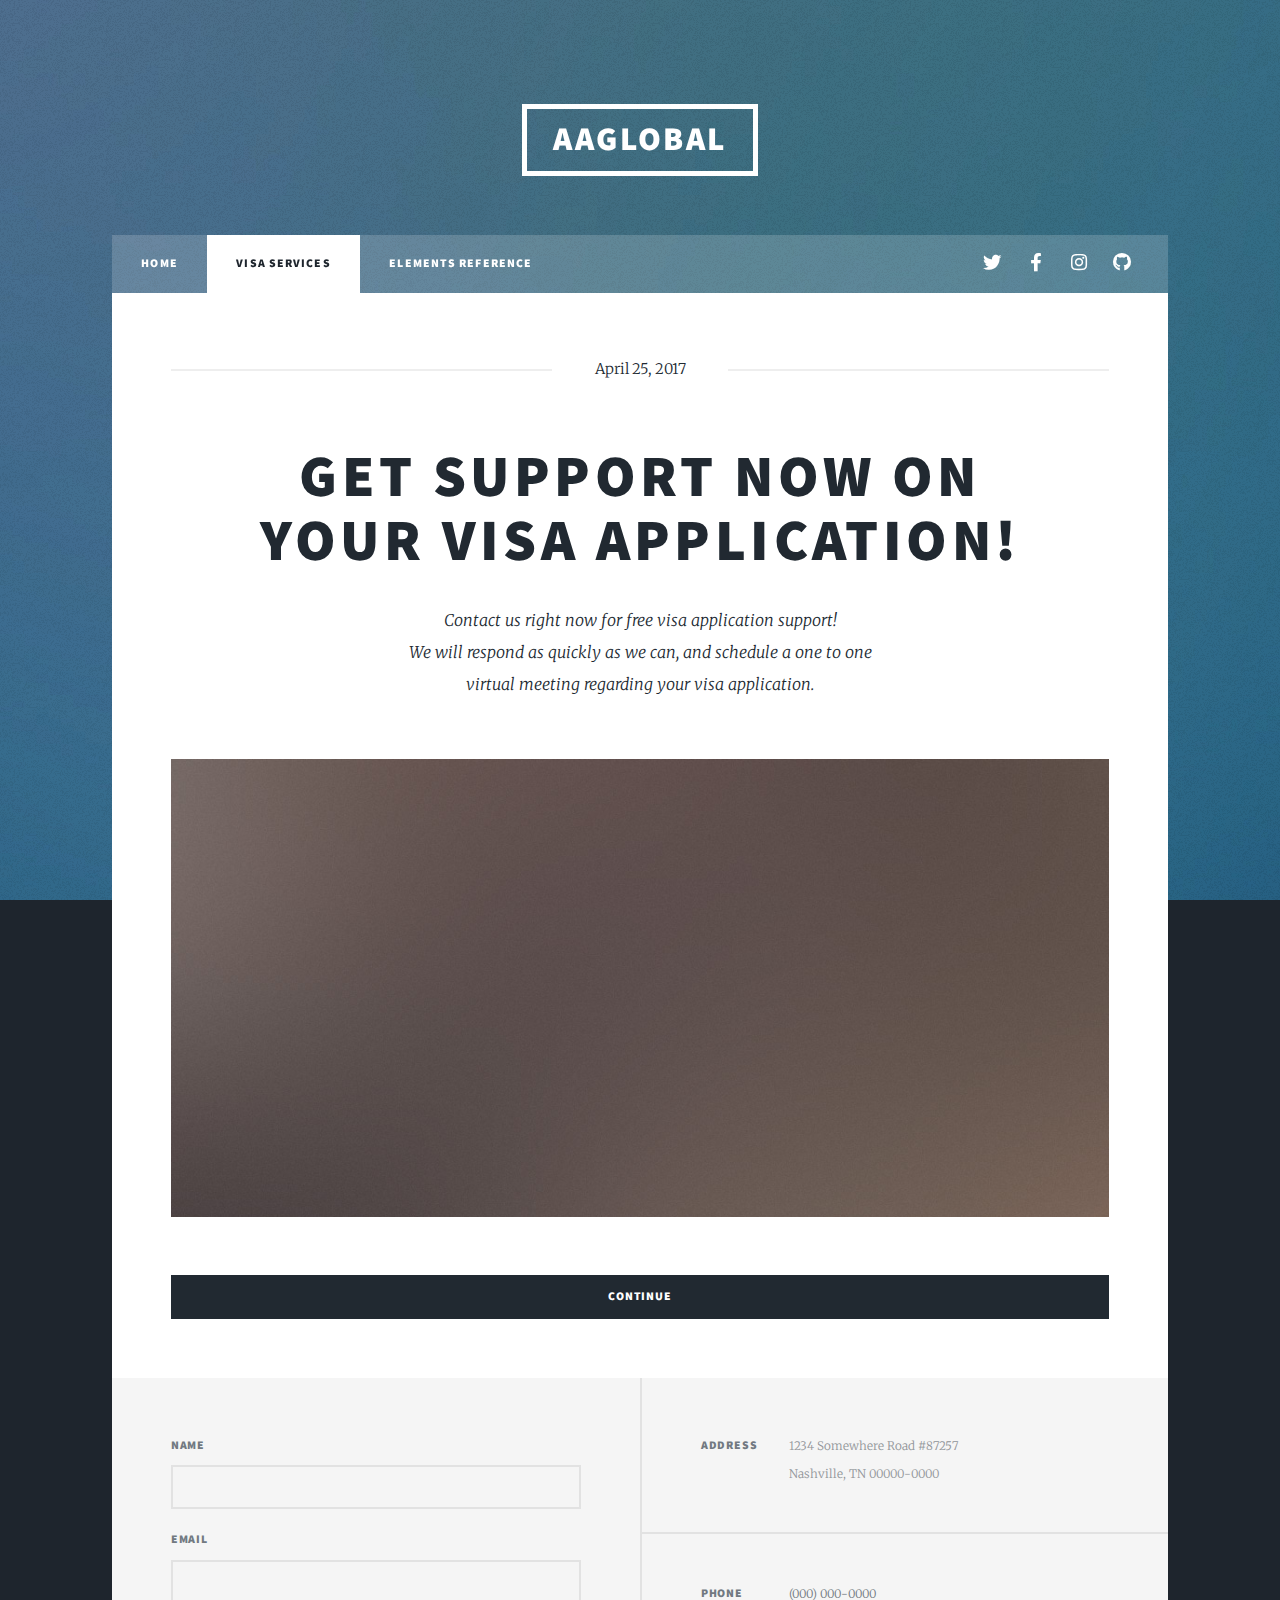
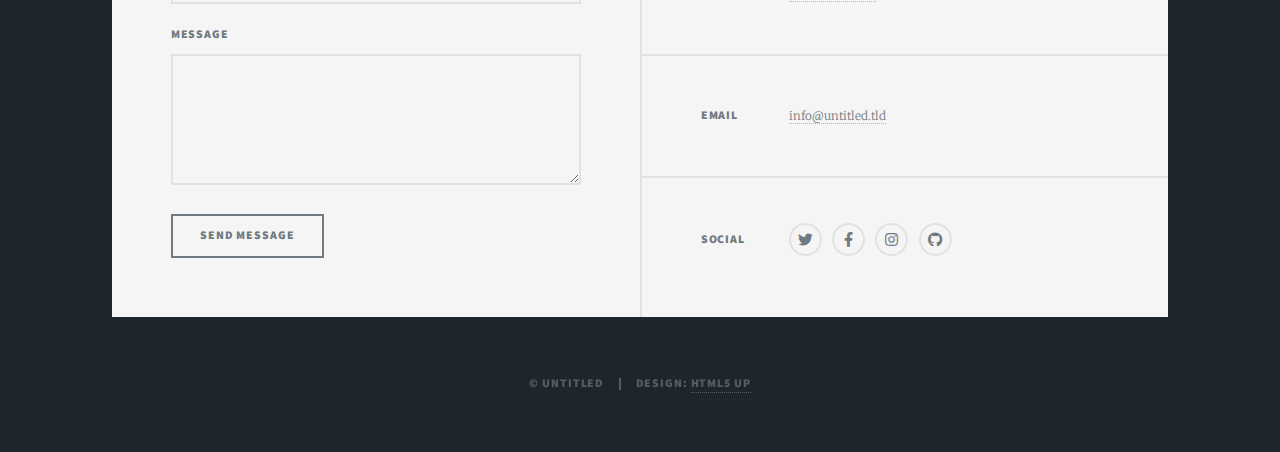
==== commit 2c23e7c8: "Update generic.html" ====
--- a/generic.html
+++ b/generic.html
@@ -1,12 +1,8 @@
 <!DOCTYPE HTML>
-<!--
-	Stellar by HTML5 UP
-	html5up.net | @ajlkn
-	Free for personal and commercial use under the CCA 3.0 license (html5up.net/license)
--->
 <html>
 	<head>
-		<title>Generic - Stellar by HTML5 UP</title>
+		<title>AAGLOBAL | VISA Services</title>
+		<link rel="icon" type="image/x-icon" href="images/favicon.ico">
 		<meta charset="utf-8" />
 		<meta name="viewport" content="width=device-width, initial-scale=1, user-scalable=no" />
 		<link rel="stylesheet" href="assets/css/main.css" />
@@ -19,21 +15,39 @@
 
 				<!-- Header -->
 					<header id="header">
-						<h1>Generic</h1>
-						<p>Ipsum dolor sit amet nullam</p>
+						<a href="index.html" class="logo">AAGLOBAL</a>
 					</header>
+
+				<!-- Nav -->
+					<nav id="nav">
+						<ul class="links">
+							<li><a href="index.html">Home</a></li>
+							<li class="active"><a href="generic.html">VISA SERVICES</a></li>
+							<li><a href="elements.html">Elements Reference</a></li>
+						</ul>
+						<ul class="icons">
+							<li><a href="#" class="icon brands fa-twitter"><span class="label">Twitter</span></a></li>
+							<li><a href="#" class="icon brands fa-facebook-f"><span class="label">Facebook</span></a></li>
+							<li><a href="#" class="icon brands fa-instagram"><span class="label">Instagram</span></a></li>
+							<li><a href="#" class="icon brands fa-github"><span class="label">GitHub</span></a></li>
+						</ul>
+					</nav>
 
 				<!-- Main -->
 					<div id="main">
 
-						<!-- Content -->
-							<section id="content" class="main">
-								<span class="image main"><img src="images/pic04.jpg" alt="" /></span>
-								<h2>Magna feugiat lorem</h2>
-								<p>Donec eget ex magna. Interdum et malesuada fames ac ante ipsum primis in faucibus. Pellentesque venenatis dolor imperdiet dolor mattis sagittis. Praesent rutrum sem diam, vitae egestas enim auctor sit amet. Pellentesque leo mauris, consectetur id ipsum sit amet, fergiat. Pellentesque in mi eu massa lacinia malesuada et a elit. Donec urna ex, lacinia in purus ac, pretium pulvinar mauris. Curabitur sapien risus, commodo eget turpis at, elementum convallis fames ac ante ipsum primis in faucibus.</p>
-								<p>Pellentesque venenatis dolor imperdiet dolor mattis sagittis. Praesent rutrum sem diam, vitae egestas enim auctor sit amet. Consequat leo mauris, consectetur id ipsum sit amet, fersapien risus, commodo eget turpis at, elementum convallis elit enim turpis lorem ipsum dolor sit amet feugiat. Phasellus convallis elit id ullamcorper pulvinar. Duis aliquam turpis mauris, eu ultricies erat malesuada quis. Aliquam dapibus, lacus eget hendrerit bibendum, urna est aliquam sem, sit amet est velit quis lorem.</p>
-								<h2>Tempus veroeros</h2>
-								<p>Cep risus aliquam gravida cep ut lacus amet. Adipiscing faucibus nunc placerat. Tempus adipiscing turpis non blandit accumsan eget lacinia nunc integer interdum amet aliquam ut orci non col ut ut praesent. Semper amet interdum mi. Phasellus enim laoreet ac ac commodo faucibus faucibus. Curae ante vestibulum ante. Blandit. Ante accumsan nisi eu placerat gravida placerat adipiscing in risus fusce vitae ac mi accumsan nunc in accumsan tempor blandit aliquet aliquet lobortis. Ultricies blandit lobortis praesent turpis. Adipiscing accumsan adipiscing adipiscing ac lacinia cep. Orci blandit a iaculis adipiscing ac. Vivamus ornare laoreet odio vis praesent nunc lorem mi. Erat. Tempus sem faucibus ac id. Vis in blandit. Nascetur ultricies blandit ac. Arcu aliquam. Accumsan mi eget adipiscing nulla. Non vestibulum ac interdum condimentum semper commodo massa arcu.</p>
+						<!-- Post -->
+							<section class="post">
+								<header class="major">
+									<span class="date">April 25, 2017</span>
+									<h1>Get support NOW on<br />
+									your visa application!</h1>
+									<p>Contact us right now for free visa application support!<br />
+									We will respond as quickly as we can, and schedule a one to one<br />
+									virtual meeting regarding your visa application.</p>
+								</header>
+								<div class="image main"><img src="images/pic01.jpg" alt="" /></div>
+								<a href="mailto:aaglobalvp@gmail.com?subject=AAGLOBAL - Schedule Meeting [DO NOT REMOVE THIS TEXT]&body=Enter Details Here" class="button primary fit">Continue</a>
 							</section>
 
 					</div>
@@ -41,32 +55,56 @@
 				<!-- Footer -->
 					<footer id="footer">
 						<section>
-							<h2>Aliquam sed mauris</h2>
-							<p>Sed lorem ipsum dolor sit amet et nullam consequat feugiat consequat magna adipiscing tempus etiam dolore veroeros. eget dapibus mauris. Cras aliquet, nisl ut viverra sollicitudin, ligula erat egestas velit, vitae tincidunt odio.</p>
-							<ul class="actions">
-								<li><a href="#" class="button">Learn More</a></li>
-							</ul>
+							<form method="post" action="#">
+								<div class="fields">
+									<div class="field">
+										<label for="name">Name</label>
+										<input type="text" name="name" id="name" />
+									</div>
+									<div class="field">
+										<label for="email">Email</label>
+										<input type="text" name="email" id="email" />
+									</div>
+									<div class="field">
+										<label for="message">Message</label>
+										<textarea name="message" id="message" rows="3"></textarea>
+									</div>
+								</div>
+								<ul class="actions">
+									<li><input type="submit" value="Send Message" /></li>
+								</ul>
+							</form>
 						</section>
-						<section>
-							<h2>Etiam feugiat</h2>
-							<dl class="alt">
-								<dt>Address</dt>
-								<dd>1234 Somewhere Road &bull; Nashville, TN 00000 &bull; USA</dd>
-								<dt>Phone</dt>
-								<dd>(000) 000-0000 x 0000</dd>
-								<dt>Email</dt>
-								<dd><a href="#">information@untitled.tld</a></dd>
-							</dl>
-							<ul class="icons">
-								<li><a href="#" class="icon brands fa-twitter alt"><span class="label">Twitter</span></a></li>
-								<li><a href="#" class="icon brands fa-facebook-f alt"><span class="label">Facebook</span></a></li>
-								<li><a href="#" class="icon brands fa-instagram alt"><span class="label">Instagram</span></a></li>
-								<li><a href="#" class="icon brands fa-github alt"><span class="label">GitHub</span></a></li>
-								<li><a href="#" class="icon brands fa-dribbble alt"><span class="label">Dribbble</span></a></li>
-							</ul>
+						<section class="split contact">
+							<section class="alt">
+								<h3>Address</h3>
+								<p>1234 Somewhere Road #87257<br />
+								Nashville, TN 00000-0000</p>
+							</section>
+							<section>
+								<h3>Phone</h3>
+								<p><a href="#">(000) 000-0000</a></p>
+							</section>
+							<section>
+								<h3>Email</h3>
+								<p><a href="#">info@untitled.tld</a></p>
+							</section>
+							<section>
+								<h3>Social</h3>
+								<ul class="icons alt">
+									<li><a href="#" class="icon brands alt fa-twitter"><span class="label">Twitter</span></a></li>
+									<li><a href="#" class="icon brands alt fa-facebook-f"><span class="label">Facebook</span></a></li>
+									<li><a href="#" class="icon brands alt fa-instagram"><span class="label">Instagram</span></a></li>
+									<li><a href="#" class="icon brands alt fa-github"><span class="label">GitHub</span></a></li>
+								</ul>
+							</section>
 						</section>
-						<p class="copyright">&copy; Untitled. Design: <a href="https://html5up.net">HTML5 UP</a>.</p>
 					</footer>
+
+				<!-- Copyright -->
+					<div id="copyright">
+						<ul><li>&copy; Untitled</li><li>Design: <a href="https://html5up.net">HTML5 UP</a></li></ul>
+					</div>
 
 			</div>
 
@@ -80,4 +118,4 @@
 			<script src="assets/js/main.js"></script>
 
 	</body>
-</html>+</html>
--- a/assets/css/main.css
+++ b/assets/css/main.css
@@ -1,8 +1,8 @@
 @import url(fontawesome-all.min.css);
-@import 'https://fonts.googleapis.com/css?family=Source+Sans+Pro:300,400';
+@import url("https://fonts.googleapis.com/css?family=Merriweather:300,700,300italic,700italic|Source+Sans+Pro:900");
 
 /*
-	Stellar by HTML5 UP
+	Massively by HTML5 UP
 	html5up.net | @ajlkn
 	Free for personal and commercial use under the CCA 3.0 license (html5up.net/license)
 */
@@ -99,11 +99,7 @@
 	}
 
 	body {
-		background-color: #935d8c;
-		background-image: url("images/overlay.png"), -moz-linear-gradient(45deg, #e37682 15%, #5f4d93 85%);
-		background-image: url("images/overlay.png"), -webkit-linear-gradient(45deg, #e37682 15%, #5f4d93 85%);
-		background-image: url("images/overlay.png"), -ms-linear-gradient(45deg, #e37682 15%, #5f4d93 85%);
-		background-image: url("images/overlay.png"), linear-gradient(45deg, #e37682 15%, #5f4d93 85%);
+		background-color: #1e252d;
 	}
 
 		body.is-preload *, body.is-preload *:before, body.is-preload *:after {
@@ -119,50 +115,52 @@
 
 /* Type */
 
+	html {
+		font-size: 16pt;
+	}
+
+		@media screen and (max-width: 1680px) {
+
+			html {
+				font-size: 12pt;
+			}
+
+		}
+
+		@media screen and (max-width: 1280px) {
+
+			html {
+				font-size: 11pt;
+			}
+
+		}
+
+		@media screen and (max-width: 360px) {
+
+			html {
+				font-size: 10pt;
+			}
+
+		}
+
 	body {
-		background-color: #935d8c;
-		color: rgba(255, 255, 255, 0.65);
+		color: #212931;
 	}
 
 	body, input, select, textarea {
-		font-family: "Source Sans Pro", Helvetica, sans-serif;
-		font-size: 17pt;
+		font-family: "Merriweather", Georgia, serif;
 		font-weight: 300;
-		line-height: 1.65;
-	}
-
-		@media screen and (max-width: 1680px) {
-
-			body, input, select, textarea {
-				font-size: 14pt;
-			}
-
-		}
-
-		@media screen and (max-width: 1280px) {
-
-			body, input, select, textarea {
-				font-size: 12pt;
-			}
-
-		}
-
-		@media screen and (max-width: 360px) {
-
-			body, input, select, textarea {
-				font-size: 11pt;
-			}
-
-		}
+		font-size: 1rem;
+		line-height: 2.375;
+	}
 
 	a {
-		-moz-transition: color 0.2s ease, border-bottom 0.2s ease;
-		-webkit-transition: color 0.2s ease, border-bottom 0.2s ease;
-		-ms-transition: color 0.2s ease, border-bottom 0.2s ease;
-		transition: color 0.2s ease, border-bottom 0.2s ease;
+		-moz-transition: color 0.2s ease-in-out, background-color 0.2s ease-in-out, border-color 0.2s ease-in-out, box-shadow 0.2s ease-in-out;
+		-webkit-transition: color 0.2s ease-in-out, background-color 0.2s ease-in-out, border-color 0.2s ease-in-out, box-shadow 0.2s ease-in-out;
+		-ms-transition: color 0.2s ease-in-out, background-color 0.2s ease-in-out, border-color 0.2s ease-in-out, box-shadow 0.2s ease-in-out;
+		transition: color 0.2s ease-in-out, background-color 0.2s ease-in-out, border-color 0.2s ease-in-out, box-shadow 0.2s ease-in-out;
+		border-bottom: dotted 1px;
 		text-decoration: none;
-		border-bottom: dotted 1px;
-		color: inherit;
 	}
 
 		a:hover {
@@ -170,7 +168,7 @@
 		}
 
 	strong, b {
-		font-weight: 400;
+		font-weight: 600;
 	}
 
 	em, i {
@@ -178,116 +176,103 @@
 	}
 
 	p {
-		margin: 0 0 2em 0;
-	}
-
-		p.content {
-			-moz-columns: 20em 2;
-			-webkit-columns: 20em 2;
-			-ms-columns: 20em 2;
-			columns: 20em 2;
-			-moz-column-gap: 2em;
-			-webkit-column-gap: 2em;
-			-ms-column-gap: 2em;
-			column-gap: 2em;
-			text-align: justify;
-		}
+		text-align: justify;
+		margin: 0 0 2rem 0;
+	}
 
 	h1, h2, h3, h4, h5, h6 {
-		font-weight: 300;
+		font-family: "Source Sans Pro", Helvetica, sans-serif;
+		font-weight: 900;
 		line-height: 1.5;
-		margin: 0 0 0.7em 0;
-		letter-spacing: -0.025em;
+		letter-spacing: 0.075em;
+		text-transform: uppercase;
+		margin: 0 0 1rem 0;
 	}
 
 		h1 a, h2 a, h3 a, h4 a, h5 a, h6 a {
+			border-bottom: 0;
 			color: inherit;
 			text-decoration: none;
 		}
 
 	h1 {
-		font-size: 2.5em;
-		line-height: 1.2;
+		font-size: 4rem;
+		line-height: 1.1;
+		margin: 0 0 2rem 0;
 	}
 
 	h2 {
-		font-size: 1.5em;
+		font-size: 1.75rem;
+		line-height: 1.3;
+		margin: 0 0 1.5rem 0;
 	}
 
 	h3 {
-		font-size: 1.25em;
+		font-size: 1.25rem;
+		margin: 0 0 1.5rem 0;
 	}
 
 	h4 {
-		font-size: 1.1em;
+		font-size: 1rem;
 	}
 
 	h5 {
-		font-size: 0.9em;
+		font-size: 0.9rem;
 	}
 
 	h6 {
-		font-size: 0.7em;
-	}
-
-	@media screen and (max-width: 736px) {
-
-		h1 {
-			font-size: 2em;
-		}
-
+		font-size: 0.8rem;
 	}
 
 	sub {
-		font-size: 0.8em;
+		font-size: 0.8rem;
 		position: relative;
-		top: 0.5em;
+		top: 0.5rem;
 	}
 
 	sup {
-		font-size: 0.8em;
+		font-size: 0.8rem;
 		position: relative;
-		top: -0.5em;
+		top: -0.5rem;
 	}
 
 	blockquote {
 		border-left: solid 4px;
 		font-style: italic;
-		margin: 0 0 2em 0;
-		padding: 0.5em 0 0.5em 2em;
+		margin: 0 0 2rem 0;
+		padding: 0.5rem 0 0.5rem 2rem;
 	}
 
 	code {
-		border-radius: 8px;
-		border: solid 1px;
+		border: solid 2px;
 		font-family: "Courier New", monospace;
-		font-size: 0.9em;
-		margin: 0 0.25em;
-		padding: 0.25em 0.65em;
+		font-size: 0.9rem;
+		margin: 0 0.25rem;
+		padding: 0.25rem 0.65rem;
 	}
 
 	pre {
 		-webkit-overflow-scrolling: touch;
 		font-family: "Courier New", monospace;
-		font-size: 0.9em;
-		margin: 0 0 2em 0;
+		font-size: 0.9rem;
+		margin: 0 0 2rem 0;
 	}
 
 		pre code {
 			display: block;
 			line-height: 1.75;
-			padding: 1em 1.5em;
+			padding: 1rem 1.5rem;
 			overflow-x: auto;
 		}
 
 	hr {
 		border: 0;
-		border-bottom: solid 1px;
-		margin: 2em 0;
+		border-bottom: solid 2px;
+		margin: 3rem 0;
 	}
 
 		hr.major {
-			margin: 3em 0;
+			margin: 5rem 0;
 		}
 
 	.align-left {
@@ -303,32 +288,38 @@
 	}
 
 	input, select, textarea {
-		color: #ffffff;
-	}
-
-	a:hover {
-		color: #ffffff;
-	}
+		color: #212931;
+	}
+
+	a {
+		color: #212931;
+		border-bottom-color: rgba(33, 41, 49, 0.5);
+	}
+
+		a:hover {
+			border-bottom-color: transparent;
+			color: #18bfef !important;
+		}
 
 	strong, b {
-		color: #ffffff;
+		color: #212931;
 	}
 
 	h1, h2, h3, h4, h5, h6 {
-		color: #ffffff;
+		color: #212931;
 	}
 
 	blockquote {
-		border-left-color: rgba(255, 255, 255, 0.35);
+		border-left-color: #eeeeee;
 	}
 
 	code {
-		background: rgba(255, 255, 255, 0.075);
-		border-color: rgba(255, 255, 255, 0.35);
+		background: rgba(220, 220, 220, 0.25);
+		border-color: #eeeeee;
 	}
 
 	hr {
-		border-bottom-color: rgba(255, 255, 255, 0.35);
+		border-bottom-color: #eeeeee;
 	}
 
 /* Row */
@@ -474,104 +465,104 @@
 
 		.row.gtr-0 {
 			margin-top: 0;
-			margin-left: 0em;
+			margin-left: 0rem;
 		}
 
 			.row.gtr-0 > * {
-				padding: 0 0 0 0em;
+				padding: 0 0 0 0rem;
 			}
 
 			.row.gtr-0.gtr-uniform {
-				margin-top: 0em;
+				margin-top: 0rem;
 			}
 
 				.row.gtr-0.gtr-uniform > * {
-					padding-top: 0em;
+					padding-top: 0rem;
 				}
 
 		.row.gtr-25 {
 			margin-top: 0;
-			margin-left: -0.375em;
+			margin-left: -0.375rem;
 		}
 
 			.row.gtr-25 > * {
-				padding: 0 0 0 0.375em;
+				padding: 0 0 0 0.375rem;
 			}
 
 			.row.gtr-25.gtr-uniform {
-				margin-top: -0.375em;
+				margin-top: -0.375rem;
 			}
 
 				.row.gtr-25.gtr-uniform > * {
-					padding-top: 0.375em;
+					padding-top: 0.375rem;
 				}
 
 		.row.gtr-50 {
 			margin-top: 0;
-			margin-left: -0.75em;
+			margin-left: -0.75rem;
 		}
 
 			.row.gtr-50 > * {
-				padding: 0 0 0 0.75em;
+				padding: 0 0 0 0.75rem;
 			}
 
 			.row.gtr-50.gtr-uniform {
-				margin-top: -0.75em;
+				margin-top: -0.75rem;
 			}
 
 				.row.gtr-50.gtr-uniform > * {
-					padding-top: 0.75em;
+					padding-top: 0.75rem;
 				}
 
 		.row {
 			margin-top: 0;
-			margin-left: -1.5em;
+			margin-left: -1.5rem;
 		}
 
 			.row > * {
-				padding: 0 0 0 1.5em;
+				padding: 0 0 0 1.5rem;
 			}
 
 			.row.gtr-uniform {
-				margin-top: -1.5em;
+				margin-top: -1.5rem;
 			}
 
 				.row.gtr-uniform > * {
-					padding-top: 1.5em;
+					padding-top: 1.5rem;
 				}
 
 		.row.gtr-150 {
 			margin-top: 0;
-			margin-left: -2.25em;
+			margin-left: -2.25rem;
 		}
 
 			.row.gtr-150 > * {
-				padding: 0 0 0 2.25em;
+				padding: 0 0 0 2.25rem;
 			}
 
 			.row.gtr-150.gtr-uniform {
-				margin-top: -2.25em;
+				margin-top: -2.25rem;
 			}
 
 				.row.gtr-150.gtr-uniform > * {
-					padding-top: 2.25em;
+					padding-top: 2.25rem;
 				}
 
 		.row.gtr-200 {
 			margin-top: 0;
-			margin-left: -3em;
+			margin-left: -3rem;
 		}
 
 			.row.gtr-200 > * {
-				padding: 0 0 0 3em;
+				padding: 0 0 0 3rem;
 			}
 
 			.row.gtr-200.gtr-uniform {
-				margin-top: -3em;
+				margin-top: -3rem;
 			}
 
 				.row.gtr-200.gtr-uniform > * {
-					padding-top: 3em;
+					padding-top: 3rem;
 				}
 
 		@media screen and (max-width: 1680px) {
@@ -717,104 +708,104 @@
 
 				.row.gtr-0 {
 					margin-top: 0;
-					margin-left: 0em;
+					margin-left: 0rem;
 				}
 
 					.row.gtr-0 > * {
-						padding: 0 0 0 0em;
+						padding: 0 0 0 0rem;
 					}
 
 					.row.gtr-0.gtr-uniform {
-						margin-top: 0em;
+						margin-top: 0rem;
 					}
 
 						.row.gtr-0.gtr-uniform > * {
-							padding-top: 0em;
+							padding-top: 0rem;
 						}
 
 				.row.gtr-25 {
 					margin-top: 0;
-					margin-left: -0.375em;
+					margin-left: -0.375rem;
 				}
 
 					.row.gtr-25 > * {
-						padding: 0 0 0 0.375em;
+						padding: 0 0 0 0.375rem;
 					}
 
 					.row.gtr-25.gtr-uniform {
-						margin-top: -0.375em;
+						margin-top: -0.375rem;
 					}
 
 						.row.gtr-25.gtr-uniform > * {
-							padding-top: 0.375em;
+							padding-top: 0.375rem;
 						}
 
 				.row.gtr-50 {
 					margin-top: 0;
-					margin-left: -0.75em;
+					margin-left: -0.75rem;
 				}
 
 					.row.gtr-50 > * {
-						padding: 0 0 0 0.75em;
+						padding: 0 0 0 0.75rem;
 					}
 
 					.row.gtr-50.gtr-uniform {
-						margin-top: -0.75em;
+						margin-top: -0.75rem;
 					}
 
 						.row.gtr-50.gtr-uniform > * {
-							padding-top: 0.75em;
+							padding-top: 0.75rem;
 						}
 
 				.row {
 					margin-top: 0;
-					margin-left: -1.5em;
+					margin-left: -1.5rem;
 				}
 
 					.row > * {
-						padding: 0 0 0 1.5em;
+						padding: 0 0 0 1.5rem;
 					}
 
 					.row.gtr-uniform {
-						margin-top: -1.5em;
+						margin-top: -1.5rem;
 					}
 
 						.row.gtr-uniform > * {
-							padding-top: 1.5em;
+							padding-top: 1.5rem;
 						}
 
 				.row.gtr-150 {
 					margin-top: 0;
-					margin-left: -2.25em;
+					margin-left: -2.25rem;
 				}
 
 					.row.gtr-150 > * {
-						padding: 0 0 0 2.25em;
+						padding: 0 0 0 2.25rem;
 					}
 
 					.row.gtr-150.gtr-uniform {
-						margin-top: -2.25em;
+						margin-top: -2.25rem;
 					}
 
 						.row.gtr-150.gtr-uniform > * {
-							padding-top: 2.25em;
+							padding-top: 2.25rem;
 						}
 
 				.row.gtr-200 {
 					margin-top: 0;
-					margin-left: -3em;
+					margin-left: -3rem;
 				}
 
 					.row.gtr-200 > * {
-						padding: 0 0 0 3em;
+						padding: 0 0 0 3rem;
 					}
 
 					.row.gtr-200.gtr-uniform {
-						margin-top: -3em;
+						margin-top: -3rem;
 					}
 
 						.row.gtr-200.gtr-uniform > * {
-							padding-top: 3em;
+							padding-top: 3rem;
 						}
 
 		}
@@ -962,104 +953,104 @@
 
 				.row.gtr-0 {
 					margin-top: 0;
-					margin-left: 0em;
+					margin-left: 0rem;
 				}
 
 					.row.gtr-0 > * {
-						padding: 0 0 0 0em;
+						padding: 0 0 0 0rem;
 					}
 
 					.row.gtr-0.gtr-uniform {
-						margin-top: 0em;
+						margin-top: 0rem;
 					}
 
 						.row.gtr-0.gtr-uniform > * {
-							padding-top: 0em;
+							padding-top: 0rem;
 						}
 
 				.row.gtr-25 {
 					margin-top: 0;
-					margin-left: -0.375em;
+					margin-left: -0.375rem;
 				}
 
 					.row.gtr-25 > * {
-						padding: 0 0 0 0.375em;
+						padding: 0 0 0 0.375rem;
 					}
 
 					.row.gtr-25.gtr-uniform {
-						margin-top: -0.375em;
+						margin-top: -0.375rem;
 					}
 
 						.row.gtr-25.gtr-uniform > * {
-							padding-top: 0.375em;
+							padding-top: 0.375rem;
 						}
 
 				.row.gtr-50 {
 					margin-top: 0;
-					margin-left: -0.75em;
+					margin-left: -0.75rem;
 				}
 
 					.row.gtr-50 > * {
-						padding: 0 0 0 0.75em;
+						padding: 0 0 0 0.75rem;
 					}
 
 					.row.gtr-50.gtr-uniform {
-						margin-top: -0.75em;
+						margin-top: -0.75rem;
 					}
 
 						.row.gtr-50.gtr-uniform > * {
-							padding-top: 0.75em;
+							padding-top: 0.75rem;
 						}
 
 				.row {
 					margin-top: 0;
-					margin-left: -1.5em;
+					margin-left: -1.5rem;
 				}
 
 					.row > * {
-						padding: 0 0 0 1.5em;
+						padding: 0 0 0 1.5rem;
 					}
 
 					.row.gtr-uniform {
-						margin-top: -1.5em;
+						margin-top: -1.5rem;
 					}
 
 						.row.gtr-uniform > * {
-							padding-top: 1.5em;
+							padding-top: 1.5rem;
 						}
 
 				.row.gtr-150 {
 					margin-top: 0;
-					margin-left: -2.25em;
+					margin-left: -2.25rem;
 				}
 
 					.row.gtr-150 > * {
-						padding: 0 0 0 2.25em;
+						padding: 0 0 0 2.25rem;
 					}
 
 					.row.gtr-150.gtr-uniform {
-						margin-top: -2.25em;
+						margin-top: -2.25rem;
 					}
 
 						.row.gtr-150.gtr-uniform > * {
-							padding-top: 2.25em;
+							padding-top: 2.25rem;
 						}
 
 				.row.gtr-200 {
 					margin-top: 0;
-					margin-left: -3em;
+					margin-left: -3rem;
 				}
 
 					.row.gtr-200 > * {
-						padding: 0 0 0 3em;
+						padding: 0 0 0 3rem;
 					}
 
 					.row.gtr-200.gtr-uniform {
-						margin-top: -3em;
+						margin-top: -3rem;
 					}
 
 						.row.gtr-200.gtr-uniform > * {
-							padding-top: 3em;
+							padding-top: 3rem;
 						}
 
 		}
@@ -1207,104 +1198,104 @@
 
 				.row.gtr-0 {
 					margin-top: 0;
-					margin-left: 0em;
+					margin-left: 0rem;
 				}
 
 					.row.gtr-0 > * {
-						padding: 0 0 0 0em;
+						padding: 0 0 0 0rem;
 					}
 
 					.row.gtr-0.gtr-uniform {
-						margin-top: 0em;
+						margin-top: 0rem;
 					}
 
 						.row.gtr-0.gtr-uniform > * {
-							padding-top: 0em;
+							padding-top: 0rem;
 						}
 
 				.row.gtr-25 {
 					margin-top: 0;
-					margin-left: -0.375em;
+					margin-left: -0.375rem;
 				}
 
 					.row.gtr-25 > * {
-						padding: 0 0 0 0.375em;
+						padding: 0 0 0 0.375rem;
 					}
 
 					.row.gtr-25.gtr-uniform {
-						margin-top: -0.375em;
+						margin-top: -0.375rem;
 					}
 
 						.row.gtr-25.gtr-uniform > * {
-							padding-top: 0.375em;
+							padding-top: 0.375rem;
 						}
 
 				.row.gtr-50 {
 					margin-top: 0;
-					margin-left: -0.75em;
+					margin-left: -0.75rem;
 				}
 
 					.row.gtr-50 > * {
-						padding: 0 0 0 0.75em;
+						padding: 0 0 0 0.75rem;
 					}
 
 					.row.gtr-50.gtr-uniform {
-						margin-top: -0.75em;
+						margin-top: -0.75rem;
 					}
 
 						.row.gtr-50.gtr-uniform > * {
-							padding-top: 0.75em;
+							padding-top: 0.75rem;
 						}
 
 				.row {
 					margin-top: 0;
-					margin-left: -1.5em;
+					margin-left: -1.5rem;
 				}
 
 					.row > * {
-						padding: 0 0 0 1.5em;
+						padding: 0 0 0 1.5rem;
 					}
 
 					.row.gtr-uniform {
-						margin-top: -1.5em;
+						margin-top: -1.5rem;
 					}
 
 						.row.gtr-uniform > * {
-							padding-top: 1.5em;
+							padding-top: 1.5rem;
 						}
 
 				.row.gtr-150 {
 					margin-top: 0;
-					margin-left: -2.25em;
+					margin-left: -2.25rem;
 				}
 
 					.row.gtr-150 > * {
-						padding: 0 0 0 2.25em;
+						padding: 0 0 0 2.25rem;
 					}
 
 					.row.gtr-150.gtr-uniform {
-						margin-top: -2.25em;
+						margin-top: -2.25rem;
 					}
 
 						.row.gtr-150.gtr-uniform > * {
-							padding-top: 2.25em;
+							padding-top: 2.25rem;
 						}
 
 				.row.gtr-200 {
 					margin-top: 0;
-					margin-left: -3em;
+					margin-left: -3rem;
 				}
 
 					.row.gtr-200 > * {
-						padding: 0 0 0 3em;
+						padding: 0 0 0 3rem;
 					}
 
 					.row.gtr-200.gtr-uniform {
-						margin-top: -3em;
+						margin-top: -3rem;
 					}
 
 						.row.gtr-200.gtr-uniform > * {
-							padding-top: 3em;
+							padding-top: 3rem;
 						}
 
 		}
@@ -1452,104 +1443,104 @@
 
 				.row.gtr-0 {
 					margin-top: 0;
-					margin-left: 0em;
+					margin-left: 0rem;
 				}
 
 					.row.gtr-0 > * {
-						padding: 0 0 0 0em;
+						padding: 0 0 0 0rem;
 					}
 
 					.row.gtr-0.gtr-uniform {
-						margin-top: 0em;
+						margin-top: 0rem;
 					}
 
 						.row.gtr-0.gtr-uniform > * {
-							padding-top: 0em;
+							padding-top: 0rem;
 						}
 
 				.row.gtr-25 {
 					margin-top: 0;
-					margin-left: -0.25em;
+					margin-left: -0.375rem;
 				}
 
 					.row.gtr-25 > * {
-						padding: 0 0 0 0.25em;
+						padding: 0 0 0 0.375rem;
 					}
 
 					.row.gtr-25.gtr-uniform {
-						margin-top: -0.25em;
+						margin-top: -0.375rem;
 					}
 
 						.row.gtr-25.gtr-uniform > * {
-							padding-top: 0.25em;
+							padding-top: 0.375rem;
 						}
 
 				.row.gtr-50 {
 					margin-top: 0;
-					margin-left: -0.5em;
+					margin-left: -0.75rem;
 				}
 
 					.row.gtr-50 > * {
-						padding: 0 0 0 0.5em;
+						padding: 0 0 0 0.75rem;
 					}
 
 					.row.gtr-50.gtr-uniform {
-						margin-top: -0.5em;
+						margin-top: -0.75rem;
 					}
 
 						.row.gtr-50.gtr-uniform > * {
-							padding-top: 0.5em;
+							padding-top: 0.75rem;
 						}
 
 				.row {
 					margin-top: 0;
-					margin-left: -1em;
+					margin-left: -1.5rem;
 				}
 
 					.row > * {
-						padding: 0 0 0 1em;
+						padding: 0 0 0 1.5rem;
 					}
 
 					.row.gtr-uniform {
-						margin-top: -1em;
+						margin-top: -1.5rem;
 					}
 
 						.row.gtr-uniform > * {
-							padding-top: 1em;
+							padding-top: 1.5rem;
 						}
 
 				.row.gtr-150 {
 					margin-top: 0;
-					margin-left: -1.5em;
+					margin-left: -2.25rem;
 				}
 
 					.row.gtr-150 > * {
-						padding: 0 0 0 1.5em;
+						padding: 0 0 0 2.25rem;
 					}
 
 					.row.gtr-150.gtr-uniform {
-						margin-top: -1.5em;
+						margin-top: -2.25rem;
 					}
 
 						.row.gtr-150.gtr-uniform > * {
-							padding-top: 1.5em;
+							padding-top: 2.25rem;
 						}
 
 				.row.gtr-200 {
 					margin-top: 0;
-					margin-left: -2em;
+					margin-left: -3rem;
 				}
 
 					.row.gtr-200 > * {
-						padding: 0 0 0 2em;
+						padding: 0 0 0 3rem;
 					}
 
 					.row.gtr-200.gtr-uniform {
-						margin-top: -2em;
+						margin-top: -3rem;
 					}
 
 						.row.gtr-200.gtr-uniform > * {
-							padding-top: 2em;
+							padding-top: 3rem;
 						}
 
 		}
@@ -1697,115 +1688,359 @@
 
 				.row.gtr-0 {
 					margin-top: 0;
-					margin-left: 0em;
+					margin-left: 0rem;
 				}
 
 					.row.gtr-0 > * {
-						padding: 0 0 0 0em;
+						padding: 0 0 0 0rem;
 					}
 
 					.row.gtr-0.gtr-uniform {
-						margin-top: 0em;
+						margin-top: 0rem;
 					}
 
 						.row.gtr-0.gtr-uniform > * {
-							padding-top: 0em;
+							padding-top: 0rem;
 						}
 
 				.row.gtr-25 {
 					margin-top: 0;
-					margin-left: -0.3125em;
+					margin-left: -0.375rem;
 				}
 
 					.row.gtr-25 > * {
-						padding: 0 0 0 0.3125em;
+						padding: 0 0 0 0.375rem;
 					}
 
 					.row.gtr-25.gtr-uniform {
-						margin-top: -0.3125em;
+						margin-top: -0.375rem;
 					}
 
 						.row.gtr-25.gtr-uniform > * {
-							padding-top: 0.3125em;
+							padding-top: 0.375rem;
 						}
 
 				.row.gtr-50 {
 					margin-top: 0;
-					margin-left: -0.625em;
+					margin-left: -0.75rem;
 				}
 
 					.row.gtr-50 > * {
-						padding: 0 0 0 0.625em;
+						padding: 0 0 0 0.75rem;
 					}
 
 					.row.gtr-50.gtr-uniform {
-						margin-top: -0.625em;
+						margin-top: -0.75rem;
 					}
 
 						.row.gtr-50.gtr-uniform > * {
-							padding-top: 0.625em;
+							padding-top: 0.75rem;
 						}
 
 				.row {
 					margin-top: 0;
-					margin-left: -1.25em;
+					margin-left: -1.5rem;
 				}
 
 					.row > * {
-						padding: 0 0 0 1.25em;
+						padding: 0 0 0 1.5rem;
 					}
 
 					.row.gtr-uniform {
-						margin-top: -1.25em;
+						margin-top: -1.5rem;
 					}
 
 						.row.gtr-uniform > * {
-							padding-top: 1.25em;
+							padding-top: 1.5rem;
 						}
 
 				.row.gtr-150 {
 					margin-top: 0;
-					margin-left: -1.875em;
+					margin-left: -2.25rem;
 				}
 
 					.row.gtr-150 > * {
-						padding: 0 0 0 1.875em;
+						padding: 0 0 0 2.25rem;
 					}
 
 					.row.gtr-150.gtr-uniform {
-						margin-top: -1.875em;
+						margin-top: -2.25rem;
 					}
 
 						.row.gtr-150.gtr-uniform > * {
-							padding-top: 1.875em;
+							padding-top: 2.25rem;
 						}
 
 				.row.gtr-200 {
 					margin-top: 0;
-					margin-left: -2.5em;
+					margin-left: -3rem;
 				}
 
 					.row.gtr-200 > * {
-						padding: 0 0 0 2.5em;
+						padding: 0 0 0 3rem;
 					}
 
 					.row.gtr-200.gtr-uniform {
-						margin-top: -2.5em;
+						margin-top: -3rem;
 					}
 
 						.row.gtr-200.gtr-uniform > * {
-							padding-top: 2.5em;
+							padding-top: 3rem;
 						}
 
 		}
 
+		@media screen and (max-width: 360px) {
+
+			.row {
+				display: flex;
+				flex-wrap: wrap;
+				box-sizing: border-box;
+				align-items: stretch;
+			}
+
+				.row > * {
+					box-sizing: border-box;
+				}
+
+				.row.gtr-uniform > * > :last-child {
+					margin-bottom: 0;
+				}
+
+				.row.aln-left {
+					justify-content: flex-start;
+				}
+
+				.row.aln-center {
+					justify-content: center;
+				}
+
+				.row.aln-right {
+					justify-content: flex-end;
+				}
+
+				.row.aln-top {
+					align-items: flex-start;
+				}
+
+				.row.aln-middle {
+					align-items: center;
+				}
+
+				.row.aln-bottom {
+					align-items: flex-end;
+				}
+
+				.row > .imp-xxsmall {
+					order: -1;
+				}
+
+				.row > .col-1-xxsmall {
+					width: 8.33333%;
+				}
+
+				.row > .off-1-xxsmall {
+					margin-left: 8.33333%;
+				}
+
+				.row > .col-2-xxsmall {
+					width: 16.66667%;
+				}
+
+				.row > .off-2-xxsmall {
+					margin-left: 16.66667%;
+				}
+
+				.row > .col-3-xxsmall {
+					width: 25%;
+				}
+
+				.row > .off-3-xxsmall {
+					margin-left: 25%;
+				}
+
+				.row > .col-4-xxsmall {
+					width: 33.33333%;
+				}
+
+				.row > .off-4-xxsmall {
+					margin-left: 33.33333%;
+				}
+
+				.row > .col-5-xxsmall {
+					width: 41.66667%;
+				}
+
+				.row > .off-5-xxsmall {
+					margin-left: 41.66667%;
+				}
+
+				.row > .col-6-xxsmall {
+					width: 50%;
+				}
+
+				.row > .off-6-xxsmall {
+					margin-left: 50%;
+				}
+
+				.row > .col-7-xxsmall {
+					width: 58.33333%;
+				}
+
+				.row > .off-7-xxsmall {
+					margin-left: 58.33333%;
+				}
+
+				.row > .col-8-xxsmall {
+					width: 66.66667%;
+				}
+
+				.row > .off-8-xxsmall {
+					margin-left: 66.66667%;
+				}
+
+				.row > .col-9-xxsmall {
+					width: 75%;
+				}
+
+				.row > .off-9-xxsmall {
+					margin-left: 75%;
+				}
+
+				.row > .col-10-xxsmall {
+					width: 83.33333%;
+				}
+
+				.row > .off-10-xxsmall {
+					margin-left: 83.33333%;
+				}
+
+				.row > .col-11-xxsmall {
+					width: 91.66667%;
+				}
+
+				.row > .off-11-xxsmall {
+					margin-left: 91.66667%;
+				}
+
+				.row > .col-12-xxsmall {
+					width: 100%;
+				}
+
+				.row > .off-12-xxsmall {
+					margin-left: 100%;
+				}
+
+				.row.gtr-0 {
+					margin-top: 0;
+					margin-left: 0rem;
+				}
+
+					.row.gtr-0 > * {
+						padding: 0 0 0 0rem;
+					}
+
+					.row.gtr-0.gtr-uniform {
+						margin-top: 0rem;
+					}
+
+						.row.gtr-0.gtr-uniform > * {
+							padding-top: 0rem;
+						}
+
+				.row.gtr-25 {
+					margin-top: 0;
+					margin-left: -0.375rem;
+				}
+
+					.row.gtr-25 > * {
+						padding: 0 0 0 0.375rem;
+					}
+
+					.row.gtr-25.gtr-uniform {
+						margin-top: -0.375rem;
+					}
+
+						.row.gtr-25.gtr-uniform > * {
+							padding-top: 0.375rem;
+						}
+
+				.row.gtr-50 {
+					margin-top: 0;
+					margin-left: -0.75rem;
+				}
+
+					.row.gtr-50 > * {
+						padding: 0 0 0 0.75rem;
+					}
+
+					.row.gtr-50.gtr-uniform {
+						margin-top: -0.75rem;
+					}
+
+						.row.gtr-50.gtr-uniform > * {
+							padding-top: 0.75rem;
+						}
+
+				.row {
+					margin-top: 0;
+					margin-left: -1.5rem;
+				}
+
+					.row > * {
+						padding: 0 0 0 1.5rem;
+					}
+
+					.row.gtr-uniform {
+						margin-top: -1.5rem;
+					}
+
+						.row.gtr-uniform > * {
+							padding-top: 1.5rem;
+						}
+
+				.row.gtr-150 {
+					margin-top: 0;
+					margin-left: -2.25rem;
+				}
+
+					.row.gtr-150 > * {
+						padding: 0 0 0 2.25rem;
+					}
+
+					.row.gtr-150.gtr-uniform {
+						margin-top: -2.25rem;
+					}
+
+						.row.gtr-150.gtr-uniform > * {
+							padding-top: 2.25rem;
+						}
+
+				.row.gtr-200 {
+					margin-top: 0;
+					margin-left: -3rem;
+				}
+
+					.row.gtr-200 > * {
+						padding: 0 0 0 3rem;
+					}
+
+					.row.gtr-200.gtr-uniform {
+						margin-top: -3rem;
+					}
+
+						.row.gtr-200.gtr-uniform > * {
+							padding-top: 3rem;
+						}
+
+		}
+
 /* Box */
 
 	.box {
-		border-radius: 8px;
-		border: solid;
-		margin-bottom: 2em;
-		padding: 1.5em;
+		border: solid 2px;
+		margin-bottom: 2rem;
+		padding: 1.5rem;
 	}
 
 		.box > :last-child,
@@ -1821,7 +2056,7 @@
 		}
 
 	.box {
-		border-color: rgba(255, 255, 255, 0.35);
+		border-color: #eeeeee;
 	}
 
 /* Button */
@@ -1835,38 +2070,67 @@
 		-webkit-appearance: none;
 		-ms-appearance: none;
 		appearance: none;
-		-moz-transition: background-color 0.2s ease-in-out, color 0.2s ease-in-out;
-		-webkit-transition: background-color 0.2s ease-in-out, color 0.2s ease-in-out;
-		-ms-transition: background-color 0.2s ease-in-out, color 0.2s ease-in-out;
-		transition: background-color 0.2s ease-in-out, color 0.2s ease-in-out;
-		border-radius: 8px;
+		-moz-transition: background-color 0.2s ease-in-out, box-shadow 0.2s ease-in-out, color 0.2s ease-in-out;
+		-webkit-transition: background-color 0.2s ease-in-out, box-shadow 0.2s ease-in-out, color 0.2s ease-in-out;
+		-ms-transition: background-color 0.2s ease-in-out, box-shadow 0.2s ease-in-out, color 0.2s ease-in-out;
+		transition: background-color 0.2s ease-in-out, box-shadow 0.2s ease-in-out, color 0.2s ease-in-out;
 		border: 0;
+		border-radius: 0;
 		cursor: pointer;
 		display: inline-block;
-		font-weight: 300;
-		height: 2.75em;
-		line-height: 2.75em;
-		min-width: 9.25em;
-		padding: 0 1.5em;
+		font-family: "Source Sans Pro", Helvetica, sans-serif;
+		font-size: 0.8rem;
+		font-weight: 900;
+		letter-spacing: 0.075em;
+		height: 3rem;
+		line-height: 3rem;
+		padding: 0 2rem;
 		text-align: center;
 		text-decoration: none;
+		text-transform: uppercase;
 		white-space: nowrap;
 	}
 
-		input[type="submit"].icon,
-		input[type="reset"].icon,
-		input[type="button"].icon,
-		button.icon,
-		.button.icon {
-			padding-left: 1.35em;
-		}
-
-			input[type="submit"].icon:before,
-			input[type="reset"].icon:before,
-			input[type="button"].icon:before,
-			button.icon:before,
-			.button.icon:before {
-				margin-right: 0.5em;
+		input[type="submit"].icon:before,
+		input[type="reset"].icon:before,
+		input[type="button"].icon:before,
+		button.icon:before,
+		.button.icon:before {
+			margin-right: 0.5rem;
+		}
+
+		input[type="submit"].icon.solo,
+		input[type="reset"].icon.solo,
+		input[type="button"].icon.solo,
+		button.icon.solo,
+		.button.icon.solo {
+			position: relative;
+			width: 4rem;
+			height: 4rem;
+			line-height: 4rem;
+			border-radius: 4rem;
+			text-indent: 4rem;
+			overflow: hidden;
+			padding: 0;
+			white-space: nowrap;
+		}
+
+			input[type="submit"].icon.solo:before,
+			input[type="reset"].icon.solo:before,
+			input[type="button"].icon.solo:before,
+			button.icon.solo:before,
+			.button.icon.solo:before {
+				position: absolute;
+				display: block;
+				top: 0;
+				left: 0;
+				width: inherit;
+				height: inherit;
+				line-height: inherit;
+				font-size: 1.25rem;
+				margin-right: 0;
+				text-align: center;
+				text-indent: 0;
 			}
 
 		input[type="submit"].fit,
@@ -1882,7 +2146,10 @@
 		input[type="button"].small,
 		button.small,
 		.button.small {
-			font-size: 0.8em;
+			font-size: 0.7rem;
+			height: 2.5rem;
+			line-height: 2.5rem;
+			padding: 0 1.5rem;
 		}
 
 		input[type="submit"].large,
@@ -1890,7 +2157,34 @@
 		input[type="button"].large,
 		button.large,
 		.button.large {
-			font-size: 1.35em;
+			font-size: 0.9rem;
+			height: 3.5rem;
+			line-height: 3.5rem;
+			padding: 0 2.75rem;
+		}
+
+		@media screen and (max-width: 980px) {
+
+			input[type="submit"],
+			input[type="reset"],
+			input[type="button"],
+			button,
+			.button {
+				font-size: 0.9rem;
+				height: 3.25rem;
+				line-height: 3.25rem;
+			}
+
+				input[type="submit"].large,
+				input[type="reset"].large,
+				input[type="button"].large,
+				button.large,
+				.button.large {
+					font-size: 1rem;
+					height: 3.75rem;
+					line-height: 3.75rem;
+				}
+
 		}
 
 		input[type="submit"].disabled, input[type="submit"]:disabled,
@@ -1906,26 +2200,14 @@
 			opacity: 0.25;
 		}
 
-		@media screen and (max-width: 736px) {
-
-			input[type="submit"],
-			input[type="reset"],
-			input[type="button"],
-			button,
-			.button {
-				min-width: 0;
-			}
-
-		}
-
 	input[type="submit"],
 	input[type="reset"],
 	input[type="button"],
 	button,
 	.button {
 		background-color: transparent;
-		box-shadow: inset 0 0 0 1px rgba(255, 255, 255, 0.35);
-		color: #ffffff !important;
+		box-shadow: inset 0 0 0 2px #212931;
+		color: #212931 !important;
 	}
 
 		input[type="submit"]:hover,
@@ -1933,23 +2215,8 @@
 		input[type="button"]:hover,
 		button:hover,
 		.button:hover {
-			background-color: rgba(255, 255, 255, 0.075);
-		}
-
-		input[type="submit"]:active,
-		input[type="reset"]:active,
-		input[type="button"]:active,
-		button:active,
-		.button:active {
-			background-color: rgba(255, 255, 255, 0.2);
-		}
-
-		input[type="submit"].icon:before,
-		input[type="reset"].icon:before,
-		input[type="button"].icon:before,
-		button.icon:before,
-		.button.icon:before {
-			color: rgba(255, 255, 255, 0.5);
+			box-shadow: inset 0 0 0 2px #18bfef;
+			color: #18bfef !important;
 		}
 
 		input[type="submit"].primary,
@@ -1957,9 +2224,9 @@
 		input[type="button"].primary,
 		button.primary,
 		.button.primary {
-			background-color: #8cc9f0;
+			background-color: #212931;
+			box-shadow: none;
 			color: #ffffff !important;
-			box-shadow: none;
 		}
 
 			input[type="submit"].primary:hover,
@@ -1967,37 +2234,101 @@
 			input[type="button"].primary:hover,
 			button.primary:hover,
 			.button.primary:hover {
-				background-color: #9acff2;
-			}
-
-			input[type="submit"].primary:active,
-			input[type="reset"].primary:active,
-			input[type="button"].primary:active,
-			button.primary:active,
-			.button.primary:active {
-				background-color: #7ec3ee;
-			}
-
-			input[type="submit"].primary.icon:before,
-			input[type="reset"].primary.icon:before,
-			input[type="button"].primary.icon:before,
-			button.primary.icon:before,
-			.button.primary.icon:before {
-				color: #ffffff !important;
+				background-color: #18bfef;
 			}
 
 /* Form */
 
 	form {
-		margin: 0 0 2em 0;
-	}
+		margin: 0 0 2rem 0;
+	}
+
+		form > :last-child {
+			margin-bottom: 0;
+		}
+
+		form > .fields {
+			display: -moz-flex;
+			display: -webkit-flex;
+			display: -ms-flex;
+			display: flex;
+			-moz-flex-wrap: wrap;
+			-webkit-flex-wrap: wrap;
+			-ms-flex-wrap: wrap;
+			flex-wrap: wrap;
+			width: calc(100% + 3rem);
+			margin: -1.5rem 0 2rem -1.5rem;
+		}
+
+			form > .fields > .field {
+				-moz-flex-grow: 0;
+				-webkit-flex-grow: 0;
+				-ms-flex-grow: 0;
+				flex-grow: 0;
+				-moz-flex-shrink: 0;
+				-webkit-flex-shrink: 0;
+				-ms-flex-shrink: 0;
+				flex-shrink: 0;
+				padding: 1.5rem 0 0 1.5rem;
+				width: calc(100% - 1.5rem);
+			}
+
+				form > .fields > .field.half {
+					width: calc(50% - 0.75rem);
+				}
+
+				form > .fields > .field.third {
+					width: calc(100%/3 - 0.5rem);
+				}
+
+				form > .fields > .field.quarter {
+					width: calc(25% - 0.375rem);
+				}
+
+		@media screen and (max-width: 480px) {
+
+			form > .fields {
+				width: calc(100% + 3rem);
+				margin: -1.5rem 0 2rem -1.5rem;
+			}
+
+				form > .fields > .field {
+					padding: 1.5rem 0 0 1.5rem;
+					width: calc(100% - 1.5rem);
+				}
+
+					form > .fields > .field.half {
+						width: calc(100% - 1.5rem);
+					}
+
+					form > .fields > .field.third {
+						width: calc(100% - 1.5rem);
+					}
+
+					form > .fields > .field.quarter {
+						width: calc(100% - 1.5rem);
+					}
+
+		}
 
 	label {
 		display: block;
-		font-size: 0.9em;
-		font-weight: 400;
-		margin: 0 0 1em 0;
-	}
+		font-family: "Source Sans Pro", Helvetica, sans-serif;
+		font-weight: 900;
+		line-height: 1.5;
+		letter-spacing: 0.075em;
+		font-size: 0.8rem;
+		text-transform: uppercase;
+		margin: 0 0 0.75rem 0;
+	}
+
+		@media screen and (max-width: 980px) {
+
+			label {
+				font-size: 0.9rem;
+			}
+
+		}
 
 	input[type="text"],
 	input[type="password"],
@@ -2008,12 +2339,13 @@
 		-webkit-appearance: none;
 		-ms-appearance: none;
 		appearance: none;
-		border-radius: 8px;
-		border: solid 1px;
+		background: transparent;
+		border-radius: 0;
+		border: solid 2px;
 		color: inherit;
 		display: block;
 		outline: 0;
-		padding: 0 1em;
+		padding: 0 1rem;
 		text-decoration: none;
 		width: 100%;
 	}
@@ -2030,8 +2362,8 @@
 		background-size: 1.25rem;
 		background-repeat: no-repeat;
 		background-position: calc(100% - 1rem) center;
-		height: 2.75em;
-		padding-right: 2.75em;
+		height: 3rem;
+		padding-right: 3rem;
 		text-overflow: ellipsis;
 	}
 
@@ -2047,11 +2379,11 @@
 	input[type="password"],
 	input[type="email"],
 	select {
-		height: 2.75em;
+		height: 3rem;
 	}
 
 	textarea {
-		padding: 0.75em 1em;
+		padding: 0.75rem 1rem;
 	}
 
 	input[type="checkbox"],
@@ -2062,9 +2394,9 @@
 		appearance: none;
 		display: block;
 		float: left;
-		margin-right: -2em;
+		margin-right: -2rem;
 		opacity: 0;
-		width: 1em;
+		width: 1rem;
 		z-index: -1;
 	}
 
@@ -2073,10 +2405,13 @@
 			text-decoration: none;
 			cursor: pointer;
 			display: inline-block;
-			font-size: 1em;
+			font-size: 1rem;
+			letter-spacing: 0;
+			font-family: "Merriweather", Georgia, serif;
+			text-transform: none;
 			font-weight: 300;
-			padding-left: 2.4em;
-			padding-right: 0.75em;
+			padding-left: 2.8rem;
+			padding-right: 1rem;
 			position: relative;
 		}
 
@@ -2096,18 +2431,18 @@
 
 			input[type="checkbox"] + label:before,
 			input[type="radio"] + label:before {
-				border-radius: 8px;
-				border: solid 1px;
+				border-radius: 0;
+				border: solid 2px;
 				content: '';
 				display: inline-block;
-				font-size: 0.8em;
-				height: 2.0625em;
+				font-size: 0.8rem;
+				height: 1.8rem;
 				left: 0;
-				line-height: 2.0625em;
+				line-height: 1.65rem;
 				position: absolute;
 				text-align: center;
-				top: 0;
-				width: 2.0625em;
+				top: -0.125rem;
+				width: 1.8rem;
 			}
 
 		input[type="checkbox"]:checked + label:before,
@@ -2116,7 +2451,7 @@
 		}
 
 	input[type="checkbox"] + label:before {
-		border-radius: 8px;
+		border-radius: 0;
 	}
 
 	input[type="radio"] + label:before {
@@ -2140,7 +2475,7 @@
 	}
 
 	label {
-		color: #ffffff;
+		color: #212931;
 	}
 
 	input[type="text"],
@@ -2148,8 +2483,7 @@
 	input[type="email"],
 	select,
 	textarea {
-		background-color: rgba(255, 255, 255, 0.075);
-		border-color: rgba(255, 255, 255, 0.35);
+		border-color: #eeeeee;
 	}
 
 		input[type="text"]:focus,
@@ -2157,71 +2491,68 @@
 		input[type="email"]:focus,
 		select:focus,
 		textarea:focus {
-			border-color: #8cc9f0;
-			box-shadow: 0 0 0 1px #8cc9f0;
+			border-color: #18bfef;
 		}
 
 	select {
-		background-image: url("data:image/svg+xml;charset=utf8,%3Csvg xmlns='http://www.w3.org/2000/svg' width='40' height='40' preserveAspectRatio='none' viewBox='0 0 40 40'%3E%3Cpath d='M9.4,12.3l10.4,10.4l10.4-10.4c0.2-0.2,0.5-0.4,0.9-0.4c0.3,0,0.6,0.1,0.9,0.4l3.3,3.3c0.2,0.2,0.4,0.5,0.4,0.9 c0,0.4-0.1,0.6-0.4,0.9L20.7,31.9c-0.2,0.2-0.5,0.4-0.9,0.4c-0.3,0-0.6-0.1-0.9-0.4L4.3,17.3c-0.2-0.2-0.4-0.5-0.4-0.9 c0-0.4,0.1-0.6,0.4-0.9l3.3-3.3c0.2-0.2,0.5-0.4,0.9-0.4S9.1,12.1,9.4,12.3z' fill='rgba(255, 255, 255, 0.35)' /%3E%3C/svg%3E");
+		background-image: url("data:image/svg+xml;charset=utf8,%3Csvg xmlns='http://www.w3.org/2000/svg' width='40' height='40' preserveAspectRatio='none' viewBox='0 0 40 40'%3E%3Cpath d='M9.4,12.3l10.4,10.4l10.4-10.4c0.2-0.2,0.5-0.4,0.9-0.4c0.3,0,0.6,0.1,0.9,0.4l3.3,3.3c0.2,0.2,0.4,0.5,0.4,0.9 c0,0.4-0.1,0.6-0.4,0.9L20.7,31.9c-0.2,0.2-0.5,0.4-0.9,0.4c-0.3,0-0.6-0.1-0.9-0.4L4.3,17.3c-0.2-0.2-0.4-0.5-0.4-0.9 c0-0.4,0.1-0.6,0.4-0.9l3.3-3.3c0.2-0.2,0.5-0.4,0.9-0.4S9.1,12.1,9.4,12.3z' fill='%23eeeeee' /%3E%3C/svg%3E");
 	}
 
 		select option {
-			color: #ffffff;
-			background: #935d8c;
-		}
+			background-color: #ffffff;
+			color: #212931;
+		}
+
+	.select-wrapper:before {
+		color: #eeeeee;
+	}
 
 	input[type="checkbox"] + label,
 	input[type="radio"] + label {
-		color: rgba(255, 255, 255, 0.65);
+		color: #212931;
 	}
 
 		input[type="checkbox"] + label:before,
 		input[type="radio"] + label:before {
-			background: rgba(255, 255, 255, 0.075);
-			border-color: rgba(255, 255, 255, 0.35);
+			border-color: #eeeeee;
 		}
 
 	input[type="checkbox"]:checked + label:before,
 	input[type="radio"]:checked + label:before {
-		background-color: #ffffff;
-		border-color: #ffffff;
-		color: #935d8c;
+		background-color: #212931;
+		border-color: #212931;
+		color: #ffffff;
 	}
 
 	input[type="checkbox"]:focus + label:before,
 	input[type="radio"]:focus + label:before {
-		border-color: #8cc9f0;
-		box-shadow: 0 0 0 1px #8cc9f0;
+		border-color: #18bfef;
 	}
 
 	::-webkit-input-placeholder {
-		color: rgba(255, 255, 255, 0.5) !important;
+		color: #909498 !important;
 	}
 
 	:-moz-placeholder {
-		color: rgba(255, 255, 255, 0.5) !important;
+		color: #909498 !important;
 	}
 
 	::-moz-placeholder {
-		color: rgba(255, 255, 255, 0.5) !important;
+		color: #909498 !important;
 	}
 
 	:-ms-input-placeholder {
-		color: rgba(255, 255, 255, 0.5) !important;
+		color: #909498 !important;
 	}
 
 	.formerize-placeholder {
-		color: rgba(255, 255, 255, 0.5) !important;
+		color: #909498 !important;
 	}
 
 /* Icon */
 
 	.icon {
 		text-decoration: none;
-		-moz-transition: background-color 0.2s ease-in-out, color 0.2s ease-in-out;
-		-webkit-transition: background-color 0.2s ease-in-out, color 0.2s ease-in-out;
-		-ms-transition: background-color 0.2s ease-in-out, color 0.2s ease-in-out;
-		transition: background-color 0.2s ease-in-out, color 0.2s ease-in-out;
 		border-bottom: none;
 		position: relative;
 	}
@@ -2244,7 +2575,7 @@
 		}
 
 		.icon:before {
-			line-height: solid;
+			line-height: inherit;
 		}
 
 		.icon.solid:before {
@@ -2255,122 +2586,15 @@
 			font-family: 'Font Awesome 5 Brands';
 		}
 
-		.icon.major {
-			border: solid 1px;
-			display: inline-block;
-			border-radius: 100%;
-			padding: 0.65em;
-			margin: 0 0 2em 0;
-			cursor: default;
-		}
-
-			.icon.major:before {
-				display: inline-block;
-				font-size: 6.25rem;
-				width: 2.25em;
-				height: 2.25em;
-				line-height: 2.2em;
-				border-radius: 100%;
-				border: solid 1px;
-				text-align: center;
-			}
-
-		.icon.alt {
-			display: inline-block;
-			border: solid 1px;
-			border-radius: 100%;
-		}
-
-			.icon.alt:before {
-				display: block;
-				font-size: 1.25em;
-				width: 2em;
-				height: 2em;
-				text-align: center;
-				line-height: 2em;
-			}
-
-		.icon.style1 {
-			color: #efa8b0;
-		}
-
-		.icon.style2 {
-			color: #c79cc8;
-		}
-
-		.icon.style3 {
-			color: #a89cc8;
-		}
-
-		.icon.style4 {
-			color: #9bb2e1;
-		}
-
-		.icon.style5 {
-			color: #8cc9f0;
-		}
-
-		@media screen and (max-width: 1680px) {
-
-			.icon.major:before {
-				font-size: 5.5rem;
-			}
-
-		}
-
-		@media screen and (max-width: 1280px) {
-
-			.icon.major:before {
-				font-size: 4.75rem;
-			}
-
-		}
-
-		@media screen and (max-width: 736px) {
-
-			.icon.major {
-				margin: 0 0 1.5em 0;
-				padding: 0.35em;
-			}
-
-				.icon.major:before {
-					font-size: 3.5rem;
-				}
-
-		}
-
-	.icon.major {
-		border-color: rgba(255, 255, 255, 0.35);
-	}
-
-		.icon.major:before {
-			border-color: rgba(255, 255, 255, 0.35);
-		}
-
-	.icon.alt {
-		border-color: rgba(255, 255, 255, 0.35);
-		color: #ffffff;
-	}
-
-		.icon.alt:hover {
-			background-color: rgba(255, 255, 255, 0.075);
-		}
-
-		.icon.alt:active {
-			background-color: rgba(255, 255, 255, 0.2);
-		}
-
 /* Image */
 
 	.image {
-		border-radius: 8px;
 		border: 0;
 		display: inline-block;
 		position: relative;
 	}
 
 		.image img {
-			border-radius: 8px;
 			display: block;
 		}
 
@@ -2384,21 +2608,25 @@
 
 		.image.left {
 			float: left;
-			margin: 0 1.5em 1em 0;
-			top: 0.25em;
+			margin: 0 2rem 2rem 0;
+			top: 0.75rem;
 		}
 
 		.image.right {
 			float: right;
-			margin: 0 0 1em 1.5em;
-			top: 0.25em;
+			margin: 0 0 2rem 2rem;
+			top: 0.75rem;
 		}
 
 		.image.fit {
 			display: block;
-			margin: 0 0 2em 0;
+			margin: 2.5rem 0;
 			width: 100%;
 		}
+
+			.image.fit:first-child {
+				margin-top: 0;
+			}
 
 			.image.fit img {
 				width: 100%;
@@ -2406,90 +2634,47 @@
 
 		.image.main {
 			display: block;
-			margin: 0 0 3em 0;
+			margin: 4rem 0;
 			width: 100%;
 		}
+
+			.image.main:first-child {
+				margin-top: 0;
+			}
 
 			.image.main img {
 				width: 100%;
 			}
 
-/* List */
-
-	ol {
-		list-style: decimal;
-		margin: 0 0 2em 0;
-		padding-left: 1.25em;
-	}
-
-		ol li {
-			padding-left: 0.25em;
-		}
-
-	ul {
-		list-style: disc;
-		margin: 0 0 2em 0;
-		padding-left: 1em;
-	}
-
-		ul li {
-			padding-left: 0.5em;
-		}
-
-		ul.alt {
-			list-style: none;
-			padding-left: 0;
-		}
-
-			ul.alt li {
-				border-top: solid 1px;
-				padding: 0.5em 0;
-			}
-
-				ul.alt li:first-child {
-					border-top: 0;
-					padding-top: 0;
-				}
-
-	dl {
-		margin: 0 0 2em 0;
-	}
-
-		dl dt {
-			display: block;
-			font-weight: 400;
-			margin: 0 0 1em 0;
-		}
-
-		dl dd {
-			margin-left: 2em;
-		}
-
-		dl.alt dt {
-			display: block;
-			width: 3em;
-			margin: 0;
-			clear: left;
-			float: left;
-		}
-
-		dl.alt dd {
-			margin: 0 0 0.85em 5.5em;
-		}
-
-		dl.alt:after {
-			content: '';
-			display: block;
-			clear: both;
-		}
-
-	ul.alt li {
-		border-top-color: rgba(255, 255, 255, 0.35);
-	}
-
-	dl dt {
-		color: #ffffff;
-	}
+		@media screen and (max-width: 736px) {
+
+			.image.fit {
+				margin: 2rem 0;
+			}
+
+			.image.main {
+				margin: 2rem 0;
+			}
+
+		}
+
+	a.image {
+		overflow: hidden;
+	}
+
+		a.image img {
+			-moz-transition: -moz-transform 0.2s ease-out;
+			-webkit-transition: -webkit-transform 0.2s ease-out;
+			-ms-transition: -ms-transform 0.2s ease-out;
+			transition: transform 0.2s ease-out;
+		}
+
+		a.image:hover img {
+			-moz-transform: scale(1.05);
+			-webkit-transform: scale(1.05);
+			-ms-transform: scale(1.05);
+			transform: scale(1.05);
+		}
 
 /* Actions */
 
@@ -2500,12 +2685,12 @@
 		display: flex;
 		cursor: default;
 		list-style: none;
-		margin-left: -1em;
+		margin-left: -1rem;
 		padding-left: 0;
 	}
 
 		ul.actions li {
-			padding: 0 0 0 1em;
+			padding: 0 0 0 1rem;
 			vertical-align: middle;
 		}
 
@@ -2531,7 +2716,7 @@
 		}
 
 			ul.actions.stacked li {
-				padding: 1.3em 0 0 0;
+				padding: 1.3rem 0 0 0;
 			}
 
 				ul.actions.stacked li:first-child {
@@ -2539,7 +2724,7 @@
 				}
 
 		ul.actions.fit {
-			width: calc(100% + 1em);
+			width: calc(100% + 1rem);
 		}
 
 			ul.actions.fit li {
@@ -2582,7 +2767,7 @@
 					-webkit-flex-shrink: 1;
 					-ms-flex-shrink: 1;
 					flex-shrink: 1;
-					padding: 1em 0 0 0;
+					padding: 1rem 0 0 0;
 					text-align: center;
 					width: 100%;
 				}
@@ -2623,12 +2808,98 @@
 
 		ul.icons li {
 			display: inline-block;
-			padding: 0 0.65em 0 0;
+			padding: 0 0.5rem 0 0;
+			vertical-align: middle;
 		}
 
 			ul.icons li:last-child {
-				padding-right: 0 !important;
-			}
+				padding-right: 0;
+			}
+
+			ul.icons li .icon:before {
+				width: 2.25rem;
+				height: 2.25rem;
+				line-height: 2.25rem;
+				display: inline-block;
+				text-align: center;
+				border-radius: 100%;
+				font-size: 1.25rem;
+			}
+
+		ul.icons.alt li .icon:before {
+			-moz-transition: color 0.2s ease-in-out, background-color 0.2s ease-in-out, border-color 0.2s ease-in-out, box-shadow 0.2s ease-in-out;
+			-webkit-transition: color 0.2s ease-in-out, background-color 0.2s ease-in-out, border-color 0.2s ease-in-out, box-shadow 0.2s ease-in-out;
+			-ms-transition: color 0.2s ease-in-out, background-color 0.2s ease-in-out, border-color 0.2s ease-in-out, box-shadow 0.2s ease-in-out;
+			transition: color 0.2s ease-in-out, background-color 0.2s ease-in-out, border-color 0.2s ease-in-out, box-shadow 0.2s ease-in-out;
+			font-size: 1rem;
+		}
+
+/* List */
+
+	ol {
+		list-style: decimal;
+		margin: 0 0 2rem 0;
+		padding-left: 1.25rem;
+	}
+
+		ol li {
+			padding-left: 0.25rem;
+		}
+
+	ul {
+		list-style: disc;
+		margin: 0 0 2rem 0;
+		padding-left: 1rem;
+	}
+
+		ul li {
+			padding-left: 0.5rem;
+		}
+
+		ul.divided {
+			list-style: none;
+			padding-left: 0;
+		}
+
+			ul.divided li {
+				border-top: solid 1px;
+				padding: 0.5rem 0;
+			}
+
+				ul.divided li:first-child {
+					border-top: 0;
+					padding-top: 0;
+				}
+
+	dl {
+		margin: 0 0 2rem 0;
+	}
+
+		dl dt {
+			display: block;
+			font-weight: 600;
+			margin: 0 0 1rem 0;
+		}
+
+		dl dd {
+			margin-left: 2rem;
+		}
+
+	ul.divided li {
+		border-top-color: #eeeeee;
+	}
+
+	ul.icons li a.icon:hover:before {
+		color: #18bfef;
+	}
+
+	ul.icons.alt li .icon:before {
+		box-shadow: inset 0 0 0 2px #eeeeee;
+	}
+
+	ul.icons.alt li a.icon:hover:before {
+		box-shadow: inset 0 0 0 2px #18bfef;
+	}
 
 /* Section/Article */
 
@@ -2636,73 +2907,97 @@
 		text-align: center;
 	}
 
-	header.major {
-		margin-bottom: 3em;
-	}
-
-		header.major h2 {
-			font-size: 2em;
-		}
-
-			header.major h2:after {
-				display: block;
-				content: '';
-				width: 3.25em;
-				height: 2px;
-				margin: 0.7em 0 1em 0;
-				border-radius: 2px;
-			}
-
-				section.special header.major h2:after, article.special header.major h2:after {
-					margin-left: auto;
-					margin-right: auto;
-				}
-
-		header.major p {
-			font-size: 1.25em;
-			letter-spacing: -0.025em;
-		}
-
-		header.major.special {
+	header {
+		cursor: default;
+	}
+
+		header > .date {
+			display: block;
+			font-size: 0.8rem;
+			height: 1;
+			margin: 0 0 1rem 0;
+			position: relative;
+		}
+
+		header > p {
+			font-style: italic;
+		}
+
+		header > h1 + p {
+			font-size: 1.1rem;
+			margin-top: -0.5rem;
+			line-height: 2;
+		}
+
+		header > h2 + p {
+			font-size: 1rem;
+			margin-top: -0.75rem;
+		}
+
+		header > h3 + p {
+			font-size: 0.9rem;
+			margin-top: -0.75rem;
+		}
+
+		header > h4 + p {
+			font-size: 0.8rem;
+			margin-top: -0.75rem;
+		}
+
+		header.major {
+			margin: 0 0 4rem 0;
 			text-align: center;
 		}
 
-			header.major.special h2:after {
-				margin-left: auto;
-				margin-right: auto;
-			}
-
-	footer.major {
-		margin-top: 3em;
-	}
-
-	@media screen and (max-width: 736px) {
-
-		header.major {
-			margin-bottom: 0;
-		}
-
-			header.major h2 {
-				font-size: 1.5em;
-			}
-
-			header.major p {
-				font-size: 1em;
-				letter-spacing: 0;
-			}
-
-				header.major p br {
-					display: none;
-				}
-
-		footer.major {
-			margin-top: 0;
-		}
-
-	}
-
-	header.major h2:after {
-		background-color: rgba(255, 255, 255, 0.35);
+			header.major > :last-child {
+				margin-bottom: 0;
+			}
+
+			header.major > p {
+				margin-top: 0;
+				text-align: center;
+			}
+
+			header.major > .date {
+				font-size: 1rem;
+				margin: 0 0 4rem 0;
+			}
+
+				header.major > .date:before, header.major > .date:after {
+					content: '';
+					display: block;
+					position: absolute;
+					top: 50%;
+					width: calc(50% - 6rem);
+					border-top: solid 2px;
+				}
+
+				header.major > .date:before {
+					left: 0;
+				}
+
+				header.major > .date:after {
+					right: 0;
+				}
+
+		@media screen and (max-width: 980px) {
+
+			header br {
+				display: none;
+			}
+
+		}
+
+		@media screen and (max-width: 736px) {
+
+			header.major {
+				margin: 0 0 2rem 0;
+			}
+
+		}
+
+	header.major .date:before, header.major .date:after {
+		border-top-color: #eeeeee;
 	}
 
 /* Table */
@@ -2713,7 +3008,7 @@
 	}
 
 	table {
-		margin: 0 0 2em 0;
+		margin: 0 0 2rem 0;
 		width: 100%;
 	}
 
@@ -2724,15 +3019,27 @@
 		}
 
 		table td {
-			padding: 0.75em 0.75em;
+			padding: 0.75rem 0.75rem;
 		}
 
 		table th {
-			font-size: 0.9em;
-			font-weight: 400;
-			padding: 0 0.75em 0.75em 0.75em;
+			font-family: "Source Sans Pro", Helvetica, sans-serif;
+			font-size: 0.8rem;
+			font-weight: 900;
+			letter-spacing: 0.075em;
+			line-height: 1.5;
+			padding: 0 0.75rem 0.75rem 0.75rem;
 			text-align: left;
-		}
+			text-transform: uppercase;
+		}
+
+			@media screen and (max-width: 980px) {
+
+				table th {
+					font-size: 0.9rem;
+				}
+
+			}
 
 		table thead {
 			border-bottom: solid 2px;
@@ -2769,1017 +3076,1614 @@
 			}
 
 	table tbody tr {
-		border-color: rgba(255, 255, 255, 0.35);
+		border-color: #eeeeee;
 	}
 
 		table tbody tr:nth-child(2n + 1) {
-			background-color: rgba(255, 255, 255, 0.075);
+			background-color: rgba(220, 220, 220, 0.25);
 		}
 
 	table th {
+		color: #212931;
+	}
+
+	table thead {
+		border-bottom-color: #eeeeee;
+	}
+
+	table tfoot {
+		border-top-color: #eeeeee;
+	}
+
+	table.alt tbody tr td {
+		border-color: #eeeeee;
+	}
+
+/* Pagination */
+
+	.pagination {
+		display: -moz-inline-flex;
+		display: -webkit-inline-flex;
+		display: -ms-inline-flex;
+		display: inline-flex;
+		-moz-user-select: none;
+		-webkit-user-select: none;
+		-ms-user-select: none;
+		user-select: none;
+		cursor: default;
+		list-style: none;
+		margin: 0 0 2rem 2px;
+		padding: 0;
+	}
+
+		.pagination a, .pagination span {
+			-moz-transition: background-color 0.2s ease-in-out, border-color 0.2s ease-in-out, box-shadow 0.2s ease-in-out, color 0.2s ease-in-out;
+			-webkit-transition: background-color 0.2s ease-in-out, border-color 0.2s ease-in-out, box-shadow 0.2s ease-in-out, color 0.2s ease-in-out;
+			-ms-transition: background-color 0.2s ease-in-out, border-color 0.2s ease-in-out, box-shadow 0.2s ease-in-out, color 0.2s ease-in-out;
+			transition: background-color 0.2s ease-in-out, border-color 0.2s ease-in-out, box-shadow 0.2s ease-in-out, color 0.2s ease-in-out;
+			border: solid 2px;
+			display: inline-block;
+			font-family: "Source Sans Pro", Helvetica, sans-serif;
+			font-size: 0.8rem;
+			font-weight: 900;
+			height: 3rem;
+			letter-spacing: 0.075em;
+			line-height: calc(3rem - 4px);
+			margin-left: -2px;
+			min-width: 3rem;
+			position: relative;
+			text-align: center;
+			text-decoration: none;
+			text-transform: uppercase;
+		}
+
+		.pagination .next, .pagination .previous {
+			text-decoration: none;
+			padding: 0 1.75rem;
+		}
+
+			.pagination .next:before, .pagination .previous:before {
+				-moz-osx-font-smoothing: grayscale;
+				-webkit-font-smoothing: antialiased;
+				display: inline-block;
+				font-style: normal;
+				font-variant: normal;
+				text-rendering: auto;
+				line-height: 1;
+				text-transform: none !important;
+				font-family: 'Font Awesome 5 Free';
+				font-weight: 900;
+			}
+
+			.pagination .next:before, .pagination .previous:before {
+				display: inline-block;
+				color: inherit !important;
+				line-height: inherit;
+			}
+
+		.pagination .previous:before {
+			content: '\f104';
+			margin-right: 0.9375em;
+		}
+
+		.pagination .next:before {
+			content: '\f105';
+			float: right;
+			margin-left: 0.9375em;
+		}
+
+		@media screen and (max-width: 980px) {
+
+			.pagination a, .pagination span {
+				font-size: 0.9rem;
+			}
+
+		}
+
+		@media screen and (max-width: 480px) {
+
+			.pagination .page, .pagination .extra {
+				display: none;
+			}
+
+		}
+
+	.pagination a, .pagination span {
+		border-color: #eeeeee;
+	}
+
+	.pagination a {
+		color: #212931 !important;
+	}
+
+		.pagination a:hover {
+			color: #18bfef !important;
+			border-color: #18bfef;
+			z-index: 1;
+		}
+
+			.pagination a:hover + a,
+			.pagination a:hover + span {
+				border-left-color: #18bfef;
+			}
+
+		.pagination a.active {
+			background-color: #eeeeee;
+		}
+
+	.pagination span {
+		color: #eeeeee;
+	}
+
+/* Wrapper */
+
+	#wrapper {
+		-moz-transition: opacity 0.5s ease;
+		-webkit-transition: opacity 0.5s ease;
+		-ms-transition: opacity 0.5s ease;
+		transition: opacity 0.5s ease;
+		position: relative;
+		z-index: 1;
+		overflow: hidden;
+	}
+
+		#wrapper > .bg {
+			position: absolute;
+			top: 0;
+			left: 0;
+			width: 100%;
+			height: 100%;
+			background-color: #212931;
+			background-image: url("../../images/overlay.png"), linear-gradient(0deg, rgba(0, 0, 0, 0.1), rgba(0, 0, 0, 0.1)), url("../../images/bg.jpg");
+			background-size: auto,								auto,														100% auto;
+			background-position: center,								center,														top center;
+			background-repeat: repeat,								no-repeat,													no-repeat;
+			background-attachment: scroll,								scroll,														scroll;
+			z-index: -1;
+		}
+
+			#wrapper > .bg.fixed {
+				position: fixed;
+				width: 100vw;
+				height: 100vh;
+			}
+
+		#wrapper.fade-in:before {
+			pointer-events: none;
+			-moz-transition: opacity 1s ease-in-out;
+			-webkit-transition: opacity 1s ease-in-out;
+			-ms-transition: opacity 1s ease-in-out;
+			transition: opacity 1s ease-in-out;
+			-moz-transition-delay: 0.75s;
+			-webkit-transition-delay: 0.75s;
+			-ms-transition-delay: 0.75s;
+			transition-delay: 0.75s;
+			background: #1e252d;
+			content: '';
+			display: block;
+			height: 100%;
+			left: 0;
+			opacity: 0;
+			position: fixed;
+			top: 0;
+			width: 100%;
+		}
+
+		body.is-preload #wrapper.fade-in:before {
+			opacity: 1;
+		}
+
+		@media screen and (orientation: portrait) {
+
+			#wrapper > .bg {
+				background-size: auto,								auto,														auto 175%;
+			}
+
+		}
+
+/* Intro */
+
+	#intro {
 		color: #ffffff;
-	}
-
-	table thead {
-		border-bottom-color: rgba(255, 255, 255, 0.35);
-	}
-
-	table tfoot {
-		border-top-color: rgba(255, 255, 255, 0.35);
-	}
-
-	table.alt tbody tr td {
-		border-color: rgba(255, 255, 255, 0.35);
-	}
-
-/* Features */
-
-	.features {
+		padding: 8rem 4rem 6rem 4rem ;
+		-moz-align-items: center;
+		-webkit-align-items: center;
+		-ms-align-items: center;
+		align-items: center;
 		display: -moz-flex;
 		display: -webkit-flex;
 		display: -ms-flex;
 		display: flex;
-		-moz-flex-wrap: wrap;
-		-webkit-flex-wrap: wrap;
-		-ms-flex-wrap: wrap;
-		flex-wrap: wrap;
-		-moz-justify-content: center;
-		-webkit-justify-content: center;
-		-ms-justify-content: center;
-		justify-content: center;
-		width: calc(100% + 2em);
-		margin: 0 0 3em -2em;
-		padding: 0;
-		list-style: none;
-	}
-
-		.features li {
-			width: calc(33.33333% - 2em);
-			margin-left: 2em;
-			margin-top: 3em;
-			padding: 0;
-		}
-
-			.features li:nth-child(1), .features li:nth-child(2), .features li:nth-child(3) {
-				margin-top: 0;
-			}
-
-			.features li > :last-child {
-				margin-bottom: 0;
+		-moz-flex-direction: column;
+		-webkit-flex-direction: column;
+		-ms-flex-direction: column;
+		flex-direction: column;
+		-moz-justify-content: -moz-flex-end;
+		-webkit-justify-content: -webkit-flex-end;
+		-ms-justify-content: -ms-flex-end;
+		justify-content: flex-end;
+		-moz-transition: opacity 1s ease, -moz-transform 1s ease;
+		-webkit-transition: opacity 1s ease, -webkit-transform 1s ease;
+		-ms-transition: opacity 1s ease, -ms-transform 1s ease;
+		transition: opacity 1s ease, transform 1s ease;
+		position: relative;
+		cursor: default;
+		text-align: center;
+		z-index: 1;
+		min-height: 100vh;
+	}
+
+		#intro input, #intro select, #intro textarea {
+			color: #ffffff;
+		}
+
+		#intro a {
+			color: #ffffff;
+			border-bottom-color: rgba(255, 255, 255, 0.5);
+		}
+
+			#intro a:hover {
+				border-bottom-color: transparent;
+				color: #18bfef !important;
+			}
+
+		#intro strong, #intro b {
+			color: #ffffff;
+		}
+
+		#intro h1, #intro h2, #intro h3, #intro h4, #intro h5, #intro h6 {
+			color: #ffffff;
+		}
+
+		#intro blockquote {
+			border-left-color: #ffffff;
+		}
+
+		#intro code {
+			background: rgba(255, 255, 255, 0.075);
+			border-color: #ffffff;
+		}
+
+		#intro hr {
+			border-bottom-color: #ffffff;
+		}
+
+		#intro input[type="submit"],
+		#intro input[type="reset"],
+		#intro input[type="button"],
+		#intro button,
+		#intro .button {
+			background-color: transparent;
+			box-shadow: inset 0 0 0 2px #ffffff;
+			color: #ffffff !important;
+		}
+
+			#intro input[type="submit"]:hover,
+			#intro input[type="reset"]:hover,
+			#intro input[type="button"]:hover,
+			#intro button:hover,
+			#intro .button:hover {
+				box-shadow: inset 0 0 0 2px #18bfef;
+				color: #18bfef !important;
+			}
+
+			#intro input[type="submit"].primary,
+			#intro input[type="reset"].primary,
+			#intro input[type="button"].primary,
+			#intro button.primary,
+			#intro .button.primary {
+				background-color: #ffffff;
+				box-shadow: none;
+				color: #1e252d !important;
+			}
+
+				#intro input[type="submit"].primary:hover,
+				#intro input[type="reset"].primary:hover,
+				#intro input[type="button"].primary:hover,
+				#intro button.primary:hover,
+				#intro .button.primary:hover {
+					background-color: #18bfef;
+				}
+
+		#intro h1 {
+			font-size: 5rem;
+			line-height: 1;
+		}
+
+		#intro p {
+			font-size: 1.25rem;
+			font-style: italic;
+			margin-top: -0.25rem;
+			text-align: center;
+		}
+
+		#intro + #header {
+			margin-top: -20rem;
+		}
+
+			#intro + #header .logo {
+				-moz-transform: translateY(2rem);
+				-webkit-transform: translateY(2rem);
+				-ms-transform: translateY(2rem);
+				transform: translateY(2rem);
+				opacity: 0;
+				visibility: hidden;
+			}
+
+		#intro.hidden {
+			pointer-events: none;
+			-moz-transform: translateY(2rem);
+			-webkit-transform: translateY(2rem);
+			-ms-transform: translateY(2rem);
+			transform: translateY(2rem);
+			-moz-transition: opacity 0.5s ease, -moz-transform 0.5s ease, visibility 0.5s;
+			-webkit-transition: opacity 0.5s ease, -webkit-transform 0.5s ease, visibility 0.5s;
+			-ms-transition: opacity 0.5s ease, -ms-transform 0.5s ease, visibility 0.5s;
+			transition: opacity 0.5s ease, transform 0.5s ease, visibility 0.5s;
+			opacity: 0;
+			visibility: hidden;
+		}
+
+			#intro.hidden + #header .logo {
+				-moz-transform: translateY(0);
+				-webkit-transform: translateY(0);
+				-ms-transform: translateY(0);
+				transform: translateY(0);
+				opacity: 1;
+				visibility: visible;
+			}
+
+		body.is-preload #intro {
+			-moz-transform: translateY(2rem);
+			-webkit-transform: translateY(2rem);
+			-ms-transform: translateY(2rem);
+			transform: translateY(2rem);
+			opacity: 0;
+		}
+
+			body.is-preload #intro:not(.hidden) + #header + #nav {
+				-moz-transform: translateY(4rem);
+				-webkit-transform: translateY(4rem);
+				-ms-transform: translateY(4rem);
+				transform: translateY(4rem);
+				opacity: 0;
 			}
 
 		@media screen and (max-width: 980px) {
 
-			.features li {
-				width: calc(50% - 2em);
-			}
-
-				.features li:nth-child(3) {
-					margin-top: 3em;
+			#intro {
+				padding: 4rem 4rem 2rem 4rem ;
+				min-height: 90vh;
+			}
+
+				#intro p br {
+					display: none;
+				}
+
+				#intro + #header {
+					margin-top: -14rem;
 				}
 
 		}
 
 		@media screen and (max-width: 736px) {
 
-			.features {
-				width: 100%;
-				margin: 0 0 2em 0;
-			}
-
-				.features li {
-					width: 100%;
-					margin-left: 0;
-					margin-top: 2em;
-				}
-
-					.features li:nth-child(2), .features li:nth-child(3) {
-						margin-top: 2em;
-					}
-
-		}
-
-/* Statistics */
-
-	.statistics {
+			#intro {
+				padding: 3rem 2rem 1rem 2rem ;
+				min-height: 80vh;
+			}
+
+				#intro h1 {
+					font-size: 3.25rem;
+					line-height: 1.1;
+					margin-bottom: 1rem;
+				}
+
+				#intro p {
+					font-size: 1rem;
+					margin-top: 0rem;
+				}
+
+				#intro .actions {
+					display: none;
+				}
+
+		}
+
+/* Header */
+
+	#header {
+		color: #ffffff;
+		-moz-align-items: center;
+		-webkit-align-items: center;
+		-ms-align-items: center;
+		align-items: center;
 		display: -moz-flex;
 		display: -webkit-flex;
 		display: -ms-flex;
 		display: flex;
-		width: 100%;
-		margin: 0 0 3em 0;
-		padding: 0;
-		list-style: none;
-		cursor: default;
-	}
-
-		.statistics li {
-			-moz-flex: 1;
-			-webkit-flex: 1;
-			-ms-flex: 1;
-			flex: 1;
-			padding: 1.5em;
+		-moz-flex-direction: column;
+		-webkit-flex-direction: column;
+		-ms-flex-direction: column;
+		flex-direction: column;
+		-moz-justify-content: -moz-flex-end;
+		-webkit-justify-content: -webkit-flex-end;
+		-ms-justify-content: -ms-flex-end;
+		justify-content: flex-end;
+		pointer-events: none;
+		-moz-user-select: none;
+		-webkit-user-select: none;
+		-ms-user-select: none;
+		user-select: none;
+		height: 20rem;
+		padding-bottom: 8rem;
+		position: relative;
+		text-align: center;
+		z-index: 2;
+	}
+
+		#header input, #header select, #header textarea {
 			color: #ffffff;
-			text-align: center;
-		}
-
-			.statistics li.style1 {
-				background-color: #efa8b0;
-			}
-
-			.statistics li.style2 {
-				background-color: #c79cc8;
-			}
-
-			.statistics li.style3 {
-				background-color: #a89cc8;
-			}
-
-			.statistics li.style4 {
-				background-color: #9bb2e1;
-			}
-
-			.statistics li.style5 {
-				background-color: #8cc9f0;
-			}
-
-			.statistics li strong, .statistics li b {
-				display: block;
-				font-size: 2em;
-				line-height: 1.1;
-				color: inherit !important;
-				font-weight: 300;
-				letter-spacing: -0.025em;
-			}
-
-			.statistics li:first-child {
-				border-top-left-radius: 8px;
-				border-bottom-left-radius: 8px;
-			}
-
-			.statistics li:last-child {
-				border-top-right-radius: 8px;
-				border-bottom-right-radius: 8px;
-			}
-
-			.statistics li .icon {
-				display: inline-block;
-			}
-
-				.statistics li .icon:before {
-					font-size: 2.75rem;
-					line-height: 1.3;
-				}
+		}
+
+		#header a {
+			color: #ffffff;
+			border-bottom-color: rgba(255, 255, 255, 0.5);
+		}
+
+			#header a:hover {
+				border-bottom-color: transparent;
+				color: #18bfef !important;
+			}
+
+		#header strong, #header b {
+			color: #ffffff;
+		}
+
+		#header h1, #header h2, #header h3, #header h4, #header h5, #header h6 {
+			color: #ffffff;
+		}
+
+		#header blockquote {
+			border-left-color: #ffffff;
+		}
+
+		#header code {
+			background: rgba(255, 255, 255, 0.075);
+			border-color: #ffffff;
+		}
+
+		#header hr {
+			border-bottom-color: #ffffff;
+		}
+
+		#header .logo {
+			-moz-transition: border-color 0.2s ease-in-out, color 0.2s ease-in-out, opacity 0.5s ease, -moz-transform 0.5s ease, visibility 0.5s;
+			-webkit-transition: border-color 0.2s ease-in-out, color 0.2s ease-in-out, opacity 0.5s ease, -webkit-transform 0.5s ease, visibility 0.5s;
+			-ms-transition: border-color 0.2s ease-in-out, color 0.2s ease-in-out, opacity 0.5s ease, -ms-transform 0.5s ease, visibility 0.5s;
+			transition: border-color 0.2s ease-in-out, color 0.2s ease-in-out, opacity 0.5s ease, transform 0.5s ease, visibility 0.5s;
+			pointer-events: auto;
+			border-style: solid;
+			border-color: #ffffff;
+			border-width: 5px !important;
+			font-family: "Source Sans Pro", Helvetica, sans-serif;
+			font-size: 2.25rem;
+			font-weight: 900;
+			letter-spacing: 0.075em;
+			line-height: 1;
+			padding: 1rem 1.75rem;
+			text-transform: uppercase;
+			visibility: visible;
+		}
+
+			#header .logo:hover {
+				border-color: #18bfef !important;
+				color: #18bfef !important;
+			}
 
 		@media screen and (max-width: 980px) {
 
-			.statistics li strong, .statistics li b {
-				font-size: 1.5em;
+			#header {
+				height: 14rem;
+				padding-bottom: 4rem;
 			}
 
 		}
 
 		@media screen and (max-width: 736px) {
 
-			.statistics {
-				display: block;
-				width: 20em;
-				max-width: 100%;
-				margin: 0 auto 2em auto;
-			}
-
-				.statistics li:first-child {
-					border-bottom-left-radius: 0;
-					border-top-right-radius: 8px;
-				}
-
-				.statistics li:last-child {
-					border-top-right-radius: 0;
-					border-bottom-left-radius: 8px;
-				}
-
-				.statistics li .icon:before {
-					font-size: 3.75rem;
-				}
-
-				.statistics li strong, .statistics li b {
-					font-size: 2.5em;
-				}
-
-		}
-
-/* Spotlight */
-
-	.spotlight {
+			#header {
+				padding-bottom: 3rem;
+			}
+
+				#header .logo {
+					font-size: 1.75rem;
+					border-width: 3px !important;
+				}
+
+		}
+
+/* Nav */
+
+	#nav {
+		color: #ffffff;
 		display: -moz-flex;
 		display: -webkit-flex;
 		display: -ms-flex;
 		display: flex;
-		-moz-align-items: center;
-		-webkit-align-items: center;
-		-ms-align-items: center;
-		align-items: center;
-		margin: 0 0 2em 0;
-	}
-
-		.spotlight .content {
-			-moz-flex: 1;
-			-webkit-flex: 1;
-			-ms-flex: 1;
-			flex: 1;
-		}
-
-			.spotlight .content > :last-child {
-				margin-bottom: 0;
-			}
-
-			.spotlight .content header.major {
-				margin: 0 0 2em 0;
-			}
-
-		.spotlight .image {
-			display: inline-block;
-			margin-left: 4em;
-			padding: 0.65em;
-			border-radius: 100%;
-			border: solid 1px;
-		}
-
-			.spotlight .image img {
+		-moz-transition: -moz-transform 1s ease, opacity 1s ease;
+		-webkit-transition: -webkit-transform 1s ease, opacity 1s ease;
+		-ms-transition: -ms-transform 1s ease, opacity 1s ease;
+		transition: transform 1s ease, opacity 1s ease;
+		background: rgba(255, 255, 255, 0.175);
+		height: 4rem;
+		line-height: 4rem;
+		margin: -4rem auto 0 auto;
+		overflow: hidden;
+		padding: 0 2rem 0 0;
+		position: relative;
+		width: calc(100% - 4rem);
+		max-width: 72rem;
+		z-index: 2;
+	}
+
+		#nav ul.divided li {
+			border-top-color: #ffffff;
+		}
+
+		#nav ul.icons li a.icon:hover:before {
+			color: #18bfef;
+		}
+
+		#nav ul.icons.alt li .icon:before {
+			box-shadow: inset 0 0 0 2px #ffffff;
+		}
+
+		#nav ul.icons.alt li a.icon:hover:before {
+			box-shadow: inset 0 0 0 2px #18bfef;
+		}
+
+		#nav input, #nav select, #nav textarea {
+			color: #ffffff;
+		}
+
+		#nav a {
+			color: #ffffff;
+			border-bottom-color: rgba(255, 255, 255, 0.5);
+		}
+
+			#nav a:hover {
+				border-bottom-color: transparent;
+				color: #18bfef !important;
+			}
+
+		#nav strong, #nav b {
+			color: #ffffff;
+		}
+
+		#nav h1, #nav h2, #nav h3, #nav h4, #nav h5, #nav h6 {
+			color: #ffffff;
+		}
+
+		#nav blockquote {
+			border-left-color: #ffffff;
+		}
+
+		#nav code {
+			background: rgba(255, 255, 255, 0.075);
+			border-color: #ffffff;
+		}
+
+		#nav hr {
+			border-bottom-color: #ffffff;
+		}
+
+		#nav ul.links {
+			display: -moz-flex;
+			display: -webkit-flex;
+			display: -ms-flex;
+			display: flex;
+			-moz-flex-grow: 1;
+			-webkit-flex-grow: 1;
+			-ms-flex-grow: 1;
+			flex-grow: 1;
+			-moz-flex-shrink: 1;
+			-webkit-flex-shrink: 1;
+			-ms-flex-shrink: 1;
+			flex-shrink: 1;
+			font-family: "Source Sans Pro", Helvetica, sans-serif;
+			font-weight: 900;
+			letter-spacing: 0.075em;
+			list-style: none;
+			margin-bottom: 0;
+			padding-left: 0;
+			text-transform: uppercase;
+		}
+
+			#nav ul.links li {
 				display: block;
-				border-radius: 100%;
-				width: 16em;
-			}
+				padding-left: 0;
+			}
+
+				#nav ul.links li a {
+					-moz-transition: background-color 0.2s ease-in-out, color 0.2s ease-in-out;
+					-webkit-transition: background-color 0.2s ease-in-out, color 0.2s ease-in-out;
+					-ms-transition: background-color 0.2s ease-in-out, color 0.2s ease-in-out;
+					transition: background-color 0.2s ease-in-out, color 0.2s ease-in-out;
+					display: block;
+					font-size: 0.8rem;
+					outline: none;
+					padding: 0 2rem;
+				}
+
+					#nav ul.links li a:hover {
+						color: inherit !important;
+						background-color: rgba(255, 255, 255, 0.1);
+					}
+
+				#nav ul.links li.active {
+					background-color: #ffffff;
+				}
+
+					#nav ul.links li.active a {
+						color: #1e252d;
+					}
+
+						#nav ul.links li.active a:hover {
+							color: #18bfef !important;
+						}
+
+		#nav ul.icons {
+			-moz-flex-grow: 0;
+			-webkit-flex-grow: 0;
+			-ms-flex-grow: 0;
+			flex-grow: 0;
+			-moz-flex-shrink: 0;
+			-webkit-flex-shrink: 0;
+			-ms-flex-shrink: 0;
+			flex-shrink: 0;
+			margin-bottom: 0;
+		}
 
 		@media screen and (max-width: 980px) {
-
-			.spotlight {
-				-moz-flex-direction: column-reverse;
-				-webkit-flex-direction: column-reverse;
-				-ms-flex-direction: column-reverse;
-				flex-direction: column-reverse;
-				text-align: center;
-			}
-
-				.spotlight .content {
-					-moz-flex: 0 1 auto;
-					-webkit-flex: 0 1 auto;
-					-ms-flex: 0 1 auto;
-					flex: 0 1 auto;
-					width: 100%;
-				}
-
-					.spotlight .content header.major h2:after {
-						margin-left: auto;
-						margin-right: auto;
-					}
-
-					.spotlight .content .actions {
-						-moz-justify-content: center;
-						-webkit-justify-content: center;
-						-ms-justify-content: center;
-						justify-content: center;
-						width: calc(100% + 1em);
-					}
-
-				.spotlight .image {
-					-moz-flex: 0 1 auto;
-					-webkit-flex: 0 1 auto;
-					-ms-flex: 0 1 auto;
-					flex: 0 1 auto;
-					margin-left: 0;
-					margin-bottom: 2em;
-				}
-
-		}
-
-		@media screen and (max-width: 736px) {
-
-			.spotlight .image {
-				padding: 0.35em;
-			}
-
-				.spotlight .image img {
-					width: 12em;
-				}
-
-		}
-
-	.spotlight .image {
-		border-color: rgba(255, 255, 255, 0.35);
-	}
-
-/* Header */
-
-	#header {
-		padding: 5em 5em 1em 5em ;
-		text-align: center;
-	}
-
-		#header h1 {
-			margin: 0 0 0.25em 0;
-		}
-
-		#header p {
-			font-size: 1.25em;
-			letter-spacing: -0.025em;
-		}
-
-		#header.alt {
-			padding: 7em 5em 4em 5em ;
-		}
-
-			#header.alt h1 {
-				font-size: 3.25em;
-			}
-
-			#header.alt > * {
-				-moz-transition: opacity 3s ease;
-				-webkit-transition: opacity 3s ease;
-				-ms-transition: opacity 3s ease;
-				transition: opacity 3s ease;
-				-moz-transition-delay: 0.5s;
-				-webkit-transition-delay: 0.5s;
-				-ms-transition-delay: 0.5s;
-				transition-delay: 0.5s;
-				opacity: 1;
-			}
-
-			#header.alt .logo {
-				-moz-transition: opacity 1.25s ease, -moz-transform 0.5s ease;
-				-webkit-transition: opacity 1.25s ease, -webkit-transform 0.5s ease;
-				-ms-transition: opacity 1.25s ease, -ms-transform 0.5s ease;
-				transition: opacity 1.25s ease, transform 0.5s ease;
-				-moz-transition-delay: 0s;
-				-webkit-transition-delay: 0s;
-				-ms-transition-delay: 0s;
-				transition-delay: 0s;
-				display: block;
-				margin: 0 0 1.5em 0;
-			}
-
-				#header.alt .logo img {
-					display: block;
-					margin: 0 auto;
-					max-width: 75%;
-				}
-
-		@media screen and (max-width: 1280px) {
-
-			#header {
-				padding: 4em 4em 0.1em 4em ;
-			}
-
-				#header.alt {
-					padding: 6em 4em 3em 4em ;
-				}
-
-		}
-
-		@media screen and (max-width: 980px) {
-
-			#header {
-				padding: 4em 3em 0.1em 3em ;
-			}
-
-				#header.alt {
-					padding: 5em 3em 2em 3em ;
-				}
-
-		}
-
-		@media screen and (max-width: 736px) {
-
-			#header {
-				padding: 3em 2em 0.1em 2em ;
-			}
-
-				#header p {
-					font-size: 1em;
-					letter-spacing: 0;
-				}
-
-					#header p br {
-						display: none;
-					}
-
-				#header.alt {
-					padding: 4em 2em 1em 2em ;
-				}
-
-					#header.alt h1 {
-						font-size: 2.5em;
-					}
-
-		}
-
-		@media screen and (max-width: 480px) {
-
-			#header {
-				padding: 3em 1.5em 0.1em 1.5em ;
-			}
-
-				#header.alt {
-					padding: 4em 1.5em 1em 1.5em ;
-				}
-
-		}
-
-		@media screen and (max-width: 360px) {
-
-			#header {
-				padding: 2.5em 1em 0.1em 1em ;
-			}
-
-				#header.alt {
-					padding: 3.5em 1em 0.5em 1em ;
-				}
-
-		}
-
-		body.is-preload #header.alt > * {
-			opacity: 0;
-		}
-
-		body.is-preload #header.alt .logo {
-			-moz-transform: scale(0.8) rotate(-30deg);
-			-webkit-transform: scale(0.8) rotate(-30deg);
-			-ms-transform: scale(0.8) rotate(-30deg);
-			transform: scale(0.8) rotate(-30deg);
-		}
-
-/* Nav */
-
-	#nav {
-		-moz-transition: background-color 0.2s ease, border-top-left-radius 0.2s ease, border-top-right-radius 0.2s ease, padding 0.2s ease;
-		-webkit-transition: background-color 0.2s ease, border-top-left-radius 0.2s ease, border-top-right-radius 0.2s ease, padding 0.2s ease;
-		-ms-transition: background-color 0.2s ease, border-top-left-radius 0.2s ease, border-top-right-radius 0.2s ease, padding 0.2s ease;
-		transition: background-color 0.2s ease, border-top-left-radius 0.2s ease, border-top-right-radius 0.2s ease, padding 0.2s ease;
-		background-color: #ffffff;
-		color: #636363;
-		position: absolute;
-		width: 64em;
-		max-width: calc(100% - 4em);
-		padding: 1em;
-		background-color: #f7f7f7;
-		border-top-left-radius: 0.25em;
-		border-top-right-radius: 0.25em;
-		cursor: default;
-		text-align: center;
-	}
-
-		#nav input, #nav select, #nav textarea {
-			color: #636363;
-		}
-
-		#nav a:hover {
-			color: #636363;
-		}
-
-		#nav strong, #nav b {
-			color: #636363;
-		}
-
-		#nav h1, #nav h2, #nav h3, #nav h4, #nav h5, #nav h6 {
-			color: #636363;
-		}
-
-		#nav blockquote {
-			border-left-color: #dddddd;
-		}
-
-		#nav code {
-			background: rgba(222, 222, 222, 0.25);
-			border-color: #dddddd;
-		}
-
-		#nav hr {
-			border-bottom-color: #dddddd;
-		}
-
-		#nav + #main {
-			padding-top: 4.25em;
-		}
-
-		#nav ul {
-			margin: 0;
-			padding: 0;
-			list-style: none;
-		}
-
-			#nav ul li {
-				-moz-transition: margin 0.2s ease;
-				-webkit-transition: margin 0.2s ease;
-				-ms-transition: margin 0.2s ease;
-				transition: margin 0.2s ease;
-				display: inline-block;
-				margin: 0 0.35em;
-				padding: 0;
-				vertical-align: middle;
-			}
-
-				#nav ul li a {
-					-moz-transition: font-size 0.2s ease;
-					-webkit-transition: font-size 0.2s ease;
-					-ms-transition: font-size 0.2s ease;
-					transition: font-size 0.2s ease;
-					display: inline-block;
-					height: 2.25em;
-					line-height: 2.25em;
-					padding: 0 1.25em;
-					border: 0;
-					border-radius: 8px;
-					box-shadow: inset 0 0 0 1px transparent;
-				}
-
-					#nav ul li a:hover {
-						background-color: rgba(222, 222, 222, 0.25);
-					}
-
-					#nav ul li a.active {
-						background-color: #ffffff;
-						box-shadow: none;
-					}
-
-		#nav.alt {
-			position: fixed;
-			top: 0;
-			padding: 0.5em 1em;
-			background-color: rgba(247, 247, 247, 0.95);
-			border-top-left-radius: 0;
-			border-top-right-radius: 0;
-			z-index: 10000;
-		}
-
-			#nav.alt ul li {
-				margin: 0 0.175em;
-			}
-
-				#nav.alt ul li a {
-					font-size: 0.9em;
-				}
-
-		@media screen and (max-width: 736px) {
 
 			#nav {
 				display: none;
 			}
 
-				#nav + #main {
-					padding-top: 0;
-				}
-
 		}
 
 /* Main */
 
 	#main {
 		background-color: #ffffff;
-		color: #636363;
-		border-radius: 0.25em;
-	}
-
-		#main input, #main select, #main textarea {
-			color: #636363;
-		}
-
-		#main a:hover {
-			color: #636363;
-		}
-
-		#main strong, #main b {
-			color: #636363;
-		}
-
-		#main h1, #main h2, #main h3, #main h4, #main h5, #main h6 {
-			color: #636363;
-		}
-
-		#main blockquote {
-			border-left-color: #dddddd;
-		}
-
-		#main code {
-			background: rgba(222, 222, 222, 0.25);
-			border-color: #dddddd;
-		}
-
-		#main hr {
-			border-bottom-color: #dddddd;
-		}
-
-		#main .box {
-			border-color: #dddddd;
-		}
-
-		#main input[type="submit"],
-		#main input[type="reset"],
-		#main input[type="button"],
-		#main button,
-		#main .button {
-			background-color: transparent;
-			box-shadow: inset 0 0 0 1px #dddddd;
-			color: #636363 !important;
-		}
-
-			#main input[type="submit"]:hover,
-			#main input[type="reset"]:hover,
-			#main input[type="button"]:hover,
-			#main button:hover,
-			#main .button:hover {
-				background-color: rgba(222, 222, 222, 0.25);
-			}
-
-			#main input[type="submit"]:active,
-			#main input[type="reset"]:active,
-			#main input[type="button"]:active,
-			#main button:active,
-			#main .button:active {
-				background-color: rgba(222, 222, 222, 0.5);
-			}
-
-			#main input[type="submit"].icon:before,
-			#main input[type="reset"].icon:before,
-			#main input[type="button"].icon:before,
-			#main button.icon:before,
-			#main .button.icon:before {
-				color: rgba(99, 99, 99, 0.25);
-			}
-
-			#main input[type="submit"].primary,
-			#main input[type="reset"].primary,
-			#main input[type="button"].primary,
-			#main button.primary,
-			#main .button.primary {
-				background-color: #8cc9f0;
-				color: #ffffff !important;
-				box-shadow: none;
-			}
-
-				#main input[type="submit"].primary:hover,
-				#main input[type="reset"].primary:hover,
-				#main input[type="button"].primary:hover,
-				#main button.primary:hover,
-				#main .button.primary:hover {
-					background-color: #9acff2;
-				}
-
-				#main input[type="submit"].primary:active,
-				#main input[type="reset"].primary:active,
-				#main input[type="button"].primary:active,
-				#main button.primary:active,
-				#main .button.primary:active {
-					background-color: #7ec3ee;
-				}
-
-				#main input[type="submit"].primary.icon:before,
-				#main input[type="reset"].primary.icon:before,
-				#main input[type="button"].primary.icon:before,
-				#main button.primary.icon:before,
-				#main .button.primary.icon:before {
-					color: #ffffff !important;
-				}
-
-		#main label {
-			color: #636363;
-		}
-
-		#main input[type="text"],
-		#main input[type="password"],
-		#main input[type="email"],
-		#main select,
-		#main textarea {
-			background-color: rgba(222, 222, 222, 0.25);
-			border-color: #dddddd;
-		}
-
-			#main input[type="text"]:focus,
-			#main input[type="password"]:focus,
-			#main input[type="email"]:focus,
-			#main select:focus,
-			#main textarea:focus {
-				border-color: #8cc9f0;
-				box-shadow: 0 0 0 1px #8cc9f0;
-			}
-
-		#main select {
-			background-image: url("data:image/svg+xml;charset=utf8,%3Csvg xmlns='http://www.w3.org/2000/svg' width='40' height='40' preserveAspectRatio='none' viewBox='0 0 40 40'%3E%3Cpath d='M9.4,12.3l10.4,10.4l10.4-10.4c0.2-0.2,0.5-0.4,0.9-0.4c0.3,0,0.6,0.1,0.9,0.4l3.3,3.3c0.2,0.2,0.4,0.5,0.4,0.9 c0,0.4-0.1,0.6-0.4,0.9L20.7,31.9c-0.2,0.2-0.5,0.4-0.9,0.4c-0.3,0-0.6-0.1-0.9-0.4L4.3,17.3c-0.2-0.2-0.4-0.5-0.4-0.9 c0-0.4,0.1-0.6,0.4-0.9l3.3-3.3c0.2-0.2,0.5-0.4,0.9-0.4S9.1,12.1,9.4,12.3z' fill='%23dddddd' /%3E%3C/svg%3E");
-		}
-
-			#main select option {
-				color: #636363;
-				background: #ffffff;
-			}
-
-		#main input[type="checkbox"] + label,
-		#main input[type="radio"] + label {
-			color: #636363;
-		}
-
-			#main input[type="checkbox"] + label:before,
-			#main input[type="radio"] + label:before {
-				background: rgba(222, 222, 222, 0.25);
-				border-color: #dddddd;
-			}
-
-		#main input[type="checkbox"]:checked + label:before,
-		#main input[type="radio"]:checked + label:before {
-			background-color: #636363;
-			border-color: #636363;
-			color: #ffffff;
-		}
-
-		#main input[type="checkbox"]:focus + label:before,
-		#main input[type="radio"]:focus + label:before {
-			border-color: #8cc9f0;
-			box-shadow: 0 0 0 1px #8cc9f0;
-		}
-
-		#main ::-webkit-input-placeholder {
-			color: rgba(99, 99, 99, 0.25) !important;
-		}
-
-		#main :-moz-placeholder {
-			color: rgba(99, 99, 99, 0.25) !important;
-		}
-
-		#main ::-moz-placeholder {
-			color: rgba(99, 99, 99, 0.25) !important;
-		}
-
-		#main :-ms-input-placeholder {
-			color: rgba(99, 99, 99, 0.25) !important;
-		}
-
-		#main .formerize-placeholder {
-			color: rgba(99, 99, 99, 0.25) !important;
-		}
-
-		#main .icon.major {
-			border-color: #dddddd;
-		}
-
-			#main .icon.major:before {
-				border-color: #dddddd;
-			}
-
-		#main .icon.alt {
-			border-color: #dddddd;
-			color: #636363;
-		}
-
-			#main .icon.alt:hover {
-				background-color: rgba(222, 222, 222, 0.25);
-			}
-
-			#main .icon.alt:active {
-				background-color: rgba(222, 222, 222, 0.5);
-			}
-
-		#main ul.alt li {
-			border-top-color: #dddddd;
-		}
-
-		#main dl dt {
-			color: #636363;
-		}
-
-		#main header.major h2:after {
-			background-color: #dddddd;
-			background-image: -moz-linear-gradient(90deg, #efa8b0, #a89cc8, #8cc9f0);
-			background-image: -webkit-linear-gradient(90deg, #efa8b0, #a89cc8, #8cc9f0);
-			background-image: -ms-linear-gradient(90deg, #efa8b0, #a89cc8, #8cc9f0);
-			background-image: linear-gradient(90deg, #efa8b0, #a89cc8, #8cc9f0);
-		}
-
-		#main table tbody tr {
-			border-color: #dddddd;
-		}
-
-			#main table tbody tr:nth-child(2n + 1) {
-				background-color: rgba(222, 222, 222, 0.25);
-			}
-
-		#main table th {
-			color: #636363;
-		}
-
-		#main table thead {
-			border-bottom-color: #dddddd;
-		}
-
-		#main table tfoot {
-			border-top-color: #dddddd;
-		}
-
-		#main table.alt tbody tr td {
-			border-color: #dddddd;
-		}
-
-		#main .spotlight .image {
-			border-color: #dddddd;
-		}
-
-		#main > .main {
-			padding: 5em 5em 3em 5em ;
-			border-top: solid 1px #dddddd;
-		}
-
-			#main > .main:first-child {
+		position: relative;
+		margin: 0 auto;
+		width: calc(100% - 4rem);
+		max-width: 72rem;
+		z-index: 2;
+	}
+
+		#main > * {
+			padding: 4rem 4rem 2rem 4rem ;
+			border-top: solid 2px #eeeeee;
+			margin: 0;
+		}
+
+			#main > *:first-child {
 				border-top: 0;
 			}
 
-			#main > .main > .image.main:first-child {
-				margin: -5em 0 5em -5em;
-				width: calc(100% + 10em);
-				border-top-right-radius: 0.25em;
-				border-top-left-radius: 0.25em;
-				border-bottom-right-radius: 0;
-				border-bottom-left-radius: 0;
-			}
-
-				#main > .main > .image.main:first-child img {
-					border-top-right-radius: 0.25em;
-					border-top-left-radius: 0.25em;
-					border-bottom-right-radius: 0;
-					border-bottom-left-radius: 0;
-				}
-
-		@media screen and (max-width: 1280px) {
-
-			#main > .main {
-				padding: 4em 4em 2em 4em ;
-			}
-
-				#main > .main > .image.main:first-child {
-					margin: -4em 0 4em -4em;
-					width: calc(100% + 8em);
-				}
-
-		}
-
-		@media screen and (max-width: 980px) {
-
-			#main > .main {
-				padding: 4em 3em 2em 3em ;
-			}
-
-				#main > .main > .image.main:first-child {
-					margin: -4em 0 4em -3em;
-					width: calc(100% + 6em);
-				}
-
-		}
+		#main > footer {
+			text-align: center;
+		}
+
+		#main > .post {
+			padding: 8rem 8rem 6rem 8rem ;
+		}
+
+			#main > .post header.major > .date {
+				margin-top: -2rem;
+			}
+
+			#main > .post header.major > h1, #main > .post header.major h2 {
+				font-size: 4rem;
+				line-height: 1.1;
+				margin: 0 0 2rem 0;
+			}
+
+			#main > .post.featured {
+				text-align: center;
+			}
+
+			@media screen and (max-width: 1280px) {
+
+				#main > .post {
+					padding: 6rem 4rem 4rem 4rem ;
+				}
+
+			}
+
+			@media screen and (max-width: 736px) {
+
+				#main > .post {
+					padding: 4rem 2rem 2rem 2rem ;
+				}
+
+					#main > .post header.major > .date {
+						margin-top: -1rem;
+						margin-bottom: 2rem;
+					}
+
+					#main > .post header.major > h1, #main > .post header.major h2 {
+						font-size: 2.5rem;
+						line-height: 1.2;
+						margin: 0 0 1.5rem 0;
+					}
+
+			}
+
+		#main > .posts {
+			display: -moz-flex;
+			display: -webkit-flex;
+			display: -ms-flex;
+			display: flex;
+			-moz-flex-wrap: wrap;
+			-webkit-flex-wrap: wrap;
+			-ms-flex-wrap: wrap;
+			flex-wrap: wrap;
+			-moz-align-items: -moz-stretch;
+			-webkit-align-items: -webkit-stretch;
+			-ms-align-items: -ms-stretch;
+			align-items: stretch;
+			text-align: center;
+			width: 100%;
+			padding: 0;
+		}
+
+			#main > .posts > * {
+				-moz-flex-shrink: 1;
+				-webkit-flex-shrink: 1;
+				-ms-flex-shrink: 1;
+				flex-shrink: 1;
+				-moz-flex-grow: 0;
+				-webkit-flex-grow: 0;
+				-ms-flex-grow: 0;
+				flex-grow: 0;
+			}
+
+			#main > .posts > * {
+				width: 50%;
+			}
+
+			#main > .posts > * {
+				padding: 4rem;
+				width: 50%;
+			}
+
+			#main > .posts > article {
+				border-color: #eeeeee;
+				border-left-width: 2px;
+				border-style: solid;
+				border-top-width: 2px;
+				text-align: center;
+			}
+
+				#main > .posts > article > :last-child {
+					margin-bottom: 0;
+				}
+
+				#main > .posts > article:nth-child(2n - 1) {
+					border-left-width: 0;
+				}
+
+				#main > .posts > article:nth-child(-n + 2) {
+					border-top-width: 0;
+				}
+
+			@media screen and (max-width: 980px) {
+
+				#main > .posts > * {
+					width: 50%;
+				}
+
+				#main > .posts > * {
+					padding: 2.5rem;
+					width: 50%;
+				}
+
+			}
+
+			@media screen and (max-width: 736px) {
+
+				#main > .posts > * {
+					width: 100%;
+				}
+
+				#main > .posts > * {
+					padding: 2rem;
+					width: 100%;
+				}
+
+				#main > .posts > article:nth-child(2n - 1) {
+					border-left-width: 2px;
+				}
+
+				#main > .posts > article:nth-child(-n + 2) {
+					border-top-width: 2px;
+				}
+
+				#main > .posts > article:nth-child(n) {
+					border-left-width: 0;
+				}
+
+				#main > .posts > article:nth-child(-n + 1) {
+					border-top-width: 0;
+				}
+
+				#main > .posts > article .image {
+					max-width: 25rem;
+					margin-left: auto;
+					margin-right: auto;
+				}
+
+			}
 
 		@media screen and (max-width: 736px) {
 
-			#main > .main {
-				padding: 3em 2em 1em 2em ;
-			}
-
-				#main > .main > .image.main:first-child {
-					margin: -3em 0 2em -2em;
-					width: calc(100% + 4em);
-				}
+			#main > * {
+				padding: 2rem 2rem 0.1rem 2rem ;
+			}
 
 		}
 
 		@media screen and (max-width: 480px) {
 
-			#main > .main {
-				padding: 3em 1.5em 1em 1.5em ;
-			}
-
-				#main > .main > .image.main:first-child {
-					margin: -3em 0 1.5em -1.5em;
-					width: calc(100% + 3em);
-				}
-
-		}
-
-		@media screen and (max-width: 360px) {
-
 			#main {
-				border-radius: 0;
-			}
-
-				#main > .main {
-					padding: 2.5em 1em 0.5em 1em ;
-				}
-
-					#main > .main > .image.main:first-child {
-						margin: -2.5em 0 1.5em -1em;
-						width: calc(100% + 2em);
-						border-radius: 0;
-					}
-
-						#main > .main > .image.main:first-child img {
-							border-radius: 0;
-						}
+				width: 100%;
+			}
 
 		}
 
 /* Footer */
 
 	#footer {
+		color: #717981;
 		display: -moz-flex;
 		display: -webkit-flex;
 		display: -ms-flex;
 		display: flex;
-		-moz-flex-wrap: wrap;
-		-webkit-flex-wrap: wrap;
-		-ms-flex-wrap: wrap;
-		flex-wrap: wrap;
-		padding: 5em 5em 3em 5em ;
-		width: calc(100% + 2em);
-		margin: 0 0 3em -2em;
-	}
-
-		#footer > * {
-			width: calc(50% - 2em);
-			margin-left: 2em;
-		}
-
-		#footer .copyright {
-			width: 100%;
-			margin: 2.5em 0 2em 0;
-			font-size: 0.8em;
-			text-align: center;
-		}
+		background-color: #f5f5f5;
+		color: #909498;
+		cursor: default;
+		position: relative;
+		margin: 0 auto;
+		width: calc(100% - 4rem);
+		max-width: 72rem;
+		z-index: 2;
+	}
+
+		#footer input, #footer select, #footer textarea {
+			color: #717981;
+		}
+
+		#footer a {
+			color: #717981;
+			border-bottom-color: rgba(113, 121, 129, 0.5);
+		}
+
+			#footer a:hover {
+				border-bottom-color: transparent;
+				color: #18bfef !important;
+			}
+
+		#footer strong, #footer b {
+			color: #717981;
+		}
+
+		#footer h1, #footer h2, #footer h3, #footer h4, #footer h5, #footer h6 {
+			color: #717981;
+		}
+
+		#footer blockquote {
+			border-left-color: #e2e2e2;
+		}
+
+		#footer code {
+			background: rgba(220, 220, 220, 0.5);
+			border-color: #e2e2e2;
+		}
+
+		#footer hr {
+			border-bottom-color: #e2e2e2;
+		}
+
+		#footer .box {
+			border-color: #e2e2e2;
+		}
+
+		#footer input[type="submit"],
+		#footer input[type="reset"],
+		#footer input[type="button"],
+		#footer button,
+		#footer .button {
+			background-color: transparent;
+			box-shadow: inset 0 0 0 2px #717981;
+			color: #717981 !important;
+		}
+
+			#footer input[type="submit"]:hover,
+			#footer input[type="reset"]:hover,
+			#footer input[type="button"]:hover,
+			#footer button:hover,
+			#footer .button:hover {
+				box-shadow: inset 0 0 0 2px #18bfef;
+				color: #18bfef !important;
+			}
+
+			#footer input[type="submit"].primary,
+			#footer input[type="reset"].primary,
+			#footer input[type="button"].primary,
+			#footer button.primary,
+			#footer .button.primary {
+				background-color: #717981;
+				box-shadow: none;
+				color: #f5f5f5 !important;
+			}
+
+				#footer input[type="submit"].primary:hover,
+				#footer input[type="reset"].primary:hover,
+				#footer input[type="button"].primary:hover,
+				#footer button.primary:hover,
+				#footer .button.primary:hover {
+					background-color: #18bfef;
+				}
+
+		#footer label {
+			color: #717981;
+		}
+
+		#footer input[type="text"],
+		#footer input[type="password"],
+		#footer input[type="email"],
+		#footer select,
+		#footer textarea {
+			border-color: #e2e2e2;
+		}
+
+			#footer input[type="text"]:focus,
+			#footer input[type="password"]:focus,
+			#footer input[type="email"]:focus,
+			#footer select:focus,
+			#footer textarea:focus {
+				border-color: #18bfef;
+			}
+
+		#footer select {
+			background-image: url("data:image/svg+xml;charset=utf8,%3Csvg xmlns='http://www.w3.org/2000/svg' width='40' height='40' preserveAspectRatio='none' viewBox='0 0 40 40'%3E%3Cpath d='M9.4,12.3l10.4,10.4l10.4-10.4c0.2-0.2,0.5-0.4,0.9-0.4c0.3,0,0.6,0.1,0.9,0.4l3.3,3.3c0.2,0.2,0.4,0.5,0.4,0.9 c0,0.4-0.1,0.6-0.4,0.9L20.7,31.9c-0.2,0.2-0.5,0.4-0.9,0.4c-0.3,0-0.6-0.1-0.9-0.4L4.3,17.3c-0.2-0.2-0.4-0.5-0.4-0.9 c0-0.4,0.1-0.6,0.4-0.9l3.3-3.3c0.2-0.2,0.5-0.4,0.9-0.4S9.1,12.1,9.4,12.3z' fill='%23e2e2e2' /%3E%3C/svg%3E");
+		}
+
+			#footer select option {
+				background-color: #f5f5f5;
+				color: #717981;
+			}
+
+		#footer .select-wrapper:before {
+			color: #e2e2e2;
+		}
+
+		#footer input[type="checkbox"] + label,
+		#footer input[type="radio"] + label {
+			color: #717981;
+		}
+
+			#footer input[type="checkbox"] + label:before,
+			#footer input[type="radio"] + label:before {
+				border-color: #e2e2e2;
+			}
+
+		#footer input[type="checkbox"]:checked + label:before,
+		#footer input[type="radio"]:checked + label:before {
+			background-color: #717981;
+			border-color: #717981;
+			color: #f5f5f5;
+		}
+
+		#footer input[type="checkbox"]:focus + label:before,
+		#footer input[type="radio"]:focus + label:before {
+			border-color: #18bfef;
+		}
+
+		#footer ::-webkit-input-placeholder {
+			color: #b3b7bb !important;
+		}
+
+		#footer :-moz-placeholder {
+			color: #b3b7bb !important;
+		}
+
+		#footer ::-moz-placeholder {
+			color: #b3b7bb !important;
+		}
+
+		#footer :-ms-input-placeholder {
+			color: #b3b7bb !important;
+		}
+
+		#footer .formerize-placeholder {
+			color: #b3b7bb !important;
+		}
+
+		#footer ul.divided li {
+			border-top-color: #e2e2e2;
+		}
+
+		#footer ul.icons li a.icon:hover:before {
+			color: #18bfef;
+		}
+
+		#footer ul.icons.alt li .icon:before {
+			box-shadow: inset 0 0 0 2px #e2e2e2;
+		}
+
+		#footer ul.icons.alt li a.icon:hover:before {
+			box-shadow: inset 0 0 0 2px #18bfef;
+		}
+
+		#footer header.major .date:before, #footer header.major .date:after {
+			border-top-color: #e2e2e2;
+		}
+
+		#footer table tbody tr {
+			border-color: #e2e2e2;
+		}
+
+			#footer table tbody tr:nth-child(2n + 1) {
+				background-color: rgba(220, 220, 220, 0.5);
+			}
+
+		#footer table th {
+			color: #717981;
+		}
+
+		#footer table thead {
+			border-bottom-color: #e2e2e2;
+		}
+
+		#footer table tfoot {
+			border-top-color: #e2e2e2;
+		}
+
+		#footer table.alt tbody tr td {
+			border-color: #e2e2e2;
+		}
+
+		#footer .pagination a, #footer .pagination span {
+			border-color: #e2e2e2;
+		}
+
+		#footer .pagination a {
+			color: #717981 !important;
+		}
+
+			#footer .pagination a:hover {
+				color: #18bfef !important;
+				border-color: #18bfef;
+				z-index: 1;
+			}
+
+				#footer .pagination a:hover + a,
+				#footer .pagination a:hover + span {
+					border-left-color: #18bfef;
+				}
+
+			#footer .pagination a.active {
+				background-color: #e2e2e2;
+			}
+
+		#footer .pagination span {
+			color: #e2e2e2;
+		}
+
+		#footer > section {
+			-moz-flex-basis: 50%;
+			-webkit-flex-basis: 50%;
+			-ms-flex-basis: 50%;
+			flex-basis: 50%;
+			-moz-flex-grow: 1;
+			-webkit-flex-grow: 1;
+			-ms-flex-grow: 1;
+			flex-grow: 1;
+			-moz-flex-shrink: 1;
+			-webkit-flex-shrink: 1;
+			-ms-flex-shrink: 1;
+			flex-shrink: 1;
+			padding: 4rem 4rem 2rem 4rem ;
+			border-left: solid 2px #e2e2e2;
+		}
+
+			#footer > section:first-child {
+				border-left: 0;
+			}
+
+			#footer > section.split {
+				display: -moz-flex;
+				display: -webkit-flex;
+				display: -ms-flex;
+				display: flex;
+				-moz-flex-direction: column;
+				-webkit-flex-direction: column;
+				-ms-flex-direction: column;
+				flex-direction: column;
+				padding: 0;
+			}
+
+				#footer > section.split > section {
+					padding: 3rem 4rem 1rem 4rem ;
+					border-top: solid 2px #e2e2e2;
+				}
+
+					#footer > section.split > section:first-child {
+						padding: 5rem 4rem 1rem 4rem ;
+						border-top: 0;
+					}
+
+					#footer > section.split > section:last-child {
+						padding: 3rem 4rem 3rem 4rem ;
+					}
+
+				#footer > section.split.contact > section {
+					display: -moz-flex;
+					display: -webkit-flex;
+					display: -ms-flex;
+					display: flex;
+					-moz-align-items: center;
+					-webkit-align-items: center;
+					-ms-align-items: center;
+					align-items: center;
+					padding: 3.15rem 4rem;
+				}
+
+					#footer > section.split.contact > section > * {
+						margin-bottom: 0;
+					}
+
+					#footer > section.split.contact > section > :first-child {
+						-moz-flex-shrink: 0;
+						-webkit-flex-shrink: 0;
+						-ms-flex-shrink: 0;
+						flex-shrink: 0;
+						-moz-flex-grow: 0;
+						-webkit-flex-grow: 0;
+						-ms-flex-grow: 0;
+						flex-grow: 0;
+						width: 6rem;
+					}
+
+					#footer > section.split.contact > section > :last-child {
+						-moz-flex-shrink: 1;
+						-webkit-flex-shrink: 1;
+						-ms-flex-shrink: 1;
+						flex-shrink: 1;
+						-moz-flex-grow: 1;
+						-webkit-flex-grow: 1;
+						-ms-flex-grow: 1;
+						flex-grow: 1;
+					}
+
+					#footer > section.split.contact > section:first-child {
+						padding: 4rem 4rem 3rem 4rem;
+					}
+
+					#footer > section.split.contact > section:last-child {
+						padding: 3rem 4rem 4rem 4rem;
+					}
+
+					#footer > section.split.contact > section.alt {
+						-moz-align-items: -moz-flex-start;
+						-webkit-align-items: -webkit-flex-start;
+						-ms-align-items: -ms-flex-start;
+						align-items: flex-start;
+					}
+
+						#footer > section.split.contact > section.alt > :last-child {
+							margin-top: -0.325rem;
+						}
+
+		#footer form label,
+		#footer h3,
+		#footer p {
+			font-size: 0.8rem;
+		}
+
+		@media screen and (max-width: 980px) {
+
+			#footer {
+				display: block;
+			}
+
+				#footer > section {
+					border-top: solid 2px #e2e2e2;
+				}
+
+					#footer > section:first-child {
+						border-top: 0;
+					}
+
+					#footer > section.split > section {
+						padding: 4rem 4rem 2rem 4rem ;
+					}
+
+						#footer > section.split > section:first-child {
+							padding: 4rem 4rem 2rem 4rem ;
+						}
+
+						#footer > section.split > section:last-child {
+							padding: 4rem 4rem 2rem 4rem ;
+						}
+
+					#footer > section.split.contact > section {
+						padding: 4rem;
+					}
+
+						#footer > section.split.contact > section:first-child {
+							padding: 4rem;
+						}
+
+						#footer > section.split.contact > section:last-child {
+							padding: 4rem;
+						}
+
+				#footer form label,
+				#footer h3,
+				#footer p {
+					font-size: 0.9rem;
+				}
+
+		}
+
+		@media screen and (max-width: 736px) {
+
+			#footer > section {
+				padding: 2rem 2rem 0.1rem 2rem ;
+			}
+
+				#footer > section.split > section {
+					padding: 2rem 2rem 0.1rem 2rem ;
+				}
+
+					#footer > section.split > section:first-child {
+						padding: 2rem 2rem 0.1rem 2rem ;
+					}
+
+					#footer > section.split > section:last-child {
+						padding: 2rem 2rem 0.1rem 2rem ;
+					}
+
+				#footer > section.split.contact > section {
+					padding: 2rem;
+				}
+
+					#footer > section.split.contact > section:first-child {
+						padding: 2rem;
+					}
+
+					#footer > section.split.contact > section:last-child {
+						padding: 2rem;
+					}
+
+		}
+
+		@media screen and (max-width: 480px) {
+
+			#footer {
+				width: 100%;
+			}
+
+		}
+
+	#copyright {
+		color: #ffffff;
+		position: relative;
+		color: rgba(255, 255, 255, 0.25);
+		cursor: default;
+		font-family: "Source Sans Pro", Helvetica, sans-serif;
+		font-size: 0.8rem;
+		font-weight: 900;
+		letter-spacing: 0.075em;
+		line-height: 1.5;
+		text-align: center;
+		text-transform: uppercase;
+		margin: 4rem auto 8rem auto;
+		width: calc(100% - 4rem);
+		max-width: 72rem;
+		z-index: 2;
+	}
+
+		#copyright input, #copyright select, #copyright textarea {
+			color: #ffffff;
+		}
+
+		#copyright a {
+			color: #ffffff;
+			border-bottom-color: rgba(255, 255, 255, 0.5);
+		}
+
+			#copyright a:hover {
+				border-bottom-color: transparent;
+				color: #18bfef !important;
+			}
+
+		#copyright strong, #copyright b {
+			color: #ffffff;
+		}
+
+		#copyright h1, #copyright h2, #copyright h3, #copyright h4, #copyright h5, #copyright h6 {
+			color: #ffffff;
+		}
+
+		#copyright blockquote {
+			border-left-color: #ffffff;
+		}
+
+		#copyright code {
+			background: rgba(255, 255, 255, 0.075);
+			border-color: #ffffff;
+		}
+
+		#copyright hr {
+			border-bottom-color: #ffffff;
+		}
+
+		#copyright a {
+			color: inherit;
+			border-bottom-color: inherit;
+		}
+
+		#copyright ul {
+			list-style: none;
+			margin: 0;
+			padding-left: 0;
+		}
+
+			#copyright ul li {
+				border-left: solid 2px;
+				display: inline-block;
+				line-height: 1;
+				margin-left: 1rem;
+				padding-left: 1rem;
+			}
+
+				#copyright ul li:first-child {
+					border-left: 0;
+					margin-left: 0;
+					padding-left: 0;
+				}
 
 		@media screen and (max-width: 1280px) {
 
-			#footer {
-				padding: 4em 4em 2em 4em ;
-			}
-
-		}
+			#copyright {
+				margin: 4rem auto;
+			}
+
+		}
+
+		@media screen and (max-width: 480px) {
+
+			#copyright ul li {
+				border-left: 0;
+				margin: 1rem 0 0 0;
+				padding-left: 0;
+				display: block;
+			}
+
+				#copyright ul li:first-child {
+					margin-top: 0;
+				}
+
+		}
+
+/* Nav Panel */
+
+	#navPanelToggle {
+		text-decoration: none;
+		-moz-transition: color 0.2s ease-in-out, background-color 0.2s ease-in-out, box-shadow 0.2s ease-in-out;
+		-webkit-transition: color 0.2s ease-in-out, background-color 0.2s ease-in-out, box-shadow 0.2s ease-in-out;
+		-ms-transition: color 0.2s ease-in-out, background-color 0.2s ease-in-out, box-shadow 0.2s ease-in-out;
+		transition: color 0.2s ease-in-out, background-color 0.2s ease-in-out, box-shadow 0.2s ease-in-out;
+		display: none;
+		position: fixed;
+		top: 0.75rem;
+		right: 0.75rem;
+		border: 0;
+		color: #ffffff;
+		font-family: "Source Sans Pro", Helvetica, sans-serif;
+		font-size: 0.9rem;
+		font-weight: 900;
+		letter-spacing: 0.075em;
+		padding: 0.375rem 1.25rem;
+		text-transform: uppercase;
+		z-index: 10001;
+	}
+
+		#navPanelToggle:before {
+			-moz-osx-font-smoothing: grayscale;
+			-webkit-font-smoothing: antialiased;
+			display: inline-block;
+			font-style: normal;
+			font-variant: normal;
+			text-rendering: auto;
+			line-height: 1;
+			text-transform: none !important;
+			font-family: 'Font Awesome 5 Free';
+			font-weight: 900;
+		}
+
+		#navPanelToggle:before {
+			content: '\f0c9';
+			margin-right: 0.5rem;
+		}
+
+		#navPanelToggle.alt {
+			background-color: rgba(255, 255, 255, 0.875);
+			box-shadow: 0 0.125rem 0.75rem 0 rgba(30, 37, 45, 0.25);
+			color: #212931;
+		}
+
+			#navPanelToggle.alt:hover {
+				background-color: #ffffff;
+			}
 
 		@media screen and (max-width: 980px) {
 
-			#footer {
-				padding: 4em 3em 2em 3em ;
+			#navPanelToggle {
 				display: block;
-				margin: 0 0 3em 0;
-				width: 100%;
-			}
-
-				#footer > * {
-					width: 100%;
-					margin-left: 0;
-					margin-bottom: 3em;
-				}
-
-				#footer .copyright {
-					text-align: left;
-				}
+			}
 
 		}
 
 		@media screen and (max-width: 736px) {
 
-			#footer {
-				padding: 3em 2em 1em 2em ;
-			}
-
-		}
-
-		@media screen and (max-width: 480px) {
-
-			#footer {
-				padding: 3em 1.5em 1em 1.5em ;
-			}
-
-		}
-
-		@media screen and (max-width: 480px) {
-
-			#footer {
-				padding: 2.5em 1em 0.5em 1em ;
-			}
-
-		}
-
-/* Wrapper */
-
-	#wrapper {
-		width: 64em;
-		max-width: calc(100% - 4em);
-		margin: 0 auto;
-	}
-
-		@media screen and (max-width: 480px) {
-
-			#wrapper {
-				max-width: calc(100% - 2em);
-			}
-
-		}
-
-		@media screen and (max-width: 360px) {
-
-			#wrapper {
-				max-width: 100%;
-			}
-
-		}+			#navPanelToggle {
+				font-size: 0.8rem;
+				padding: 0.25rem 1rem;
+			}
+
+		}
+
+	#navPanel {
+		-moz-transform: translateX(20rem);
+		-webkit-transform: translateX(20rem);
+		-ms-transform: translateX(20rem);
+		transform: translateX(20rem);
+		-moz-transition: -moz-transform 0.5s ease, box-shadow 0.5s ease, visibility 0.5s;
+		-webkit-transition: -webkit-transform 0.5s ease, box-shadow 0.5s ease, visibility 0.5s;
+		-ms-transition: -ms-transform 0.5s ease, box-shadow 0.5s ease, visibility 0.5s;
+		transition: transform 0.5s ease, box-shadow 0.5s ease, visibility 0.5s;
+		display: none;
+		-webkit-overflow-scrolling: touch;
+		background: #ffffff;
+		box-shadow: none;
+		color: #212931;
+		height: 100%;
+		max-width: 80%;
+		overflow-y: auto;
+		padding: 3rem 2rem;
+		position: fixed;
+		right: 0;
+		top: 0;
+		visibility: hidden;
+		width: 20rem;
+		z-index: 10002;
+	}
+
+		#navPanel .links {
+			list-style: none;
+			padding-left: 0;
+		}
+
+			#navPanel .links li {
+				border-top: solid 2px #eeeeee;
+			}
+
+				#navPanel .links li a {
+					border-bottom: 0;
+					display: block;
+					font-family: "Source Sans Pro", Helvetica, sans-serif;
+					font-size: 0.9rem;
+					font-size: 0.9rem;
+					font-weight: 900;
+					letter-spacing: 0.075em;
+					padding: 0.75rem 0;
+					text-transform: uppercase;
+				}
+
+				#navPanel .links li:first-child {
+					border-top: 0;
+				}
+
+		#navPanel .close {
+			text-decoration: none;
+			-moz-transition: color 0.2s ease-in-out;
+			-webkit-transition: color 0.2s ease-in-out;
+			-ms-transition: color 0.2s ease-in-out;
+			transition: color 0.2s ease-in-out;
+			-webkit-tap-highlight-color: rgba(0, 0, 0, 0);
+			border: 0;
+			color: #909498;
+			cursor: pointer;
+			display: block;
+			height: 3.25rem;
+			line-height: 3.25rem;
+			padding-right: 1.25rem;
+			position: absolute;
+			right: 0;
+			text-align: right;
+			top: 0;
+			vertical-align: middle;
+			width: 7rem;
+		}
+
+			#navPanel .close:before {
+				-moz-osx-font-smoothing: grayscale;
+				-webkit-font-smoothing: antialiased;
+				display: inline-block;
+				font-style: normal;
+				font-variant: normal;
+				text-rendering: auto;
+				line-height: 1;
+				text-transform: none !important;
+				font-family: 'Font Awesome 5 Free';
+				font-weight: 900;
+			}
+
+			#navPanel .close:before {
+				content: '\f00d';
+				font-size: 1.25rem;
+			}
+
+			#navPanel .close:hover {
+				color: #212931;
+			}
+
+			@media screen and (max-width: 736px) {
+
+				#navPanel .close {
+					height: 4rem;
+					line-height: 4rem;
+				}
+
+			}
+
+		@media screen and (max-width: 980px) {
+
+			#navPanel {
+				display: block;
+			}
+
+		}
+
+		@media screen and (max-width: 736px) {
+
+			#navPanel {
+				padding: 2.5rem 1.75rem;
+			}
+
+		}
+
+	@media screen and (max-width: 980px) {
+
+		body.is-navPanel-visible #wrapper {
+			opacity: 0.5;
+		}
+
+		body.is-navPanel-visible #navPanel {
+			-moz-transform: translateX(0);
+			-webkit-transform: translateX(0);
+			-ms-transform: translateX(0);
+			transform: translateX(0);
+			box-shadow: 0 0 1.5rem 0 rgba(0, 0, 0, 0.2);
+			visibility: visible;
+		}
+
+	}--- a/assets/css/noscript.css
+++ b/assets/css/noscript.css
@@ -1,18 +1,36 @@
+@import url(font-awesome.min.css);
+
 /*
-	Stellar by HTML5 UP
+	Massively by HTML5 UP
 	html5up.net | @ajlkn
 	Free for personal and commercial use under the CCA 3.0 license (html5up.net/license)
 */
 
-/* Header */
+/* Wrapper */
 
-	body.is-preload #header.alt > * {
+	#wrapper {
+		background-color: #212931;
+		background-image: url("../../images/overlay.png"), linear-gradient(0deg, rgba(0, 0, 0, 0.1), rgba(0, 0, 0, 0.1)), url("../../images/bg.jpg");
+		background-size: auto,								auto,														100% auto;
+		background-position: center,								center,														top center;
+		background-repeat: repeat,								no-repeat,													no-repeat;
+		background-attachment: fixed,								fixed,														fixed;
+	}
+
+		#wrapper.fade-in:before {
+			display: none;
+		}
+
+/* Intro */
+
+	body.is-preload #intro {
 		opacity: 1;
 	}
 
-	body.is-preload #header.alt .logo {
-		-moz-transform: none;
-		-webkit-transform: none;
-		-ms-transform: none;
-		transform: none;
-	}+		body.is-preload #intro:not(.hidden) + #header + #nav {
+			-moz-transform: none;
+			-webkit-transform: none;
+			-ms-transform: none;
+			transform: none;
+			opacity: 1;
+		}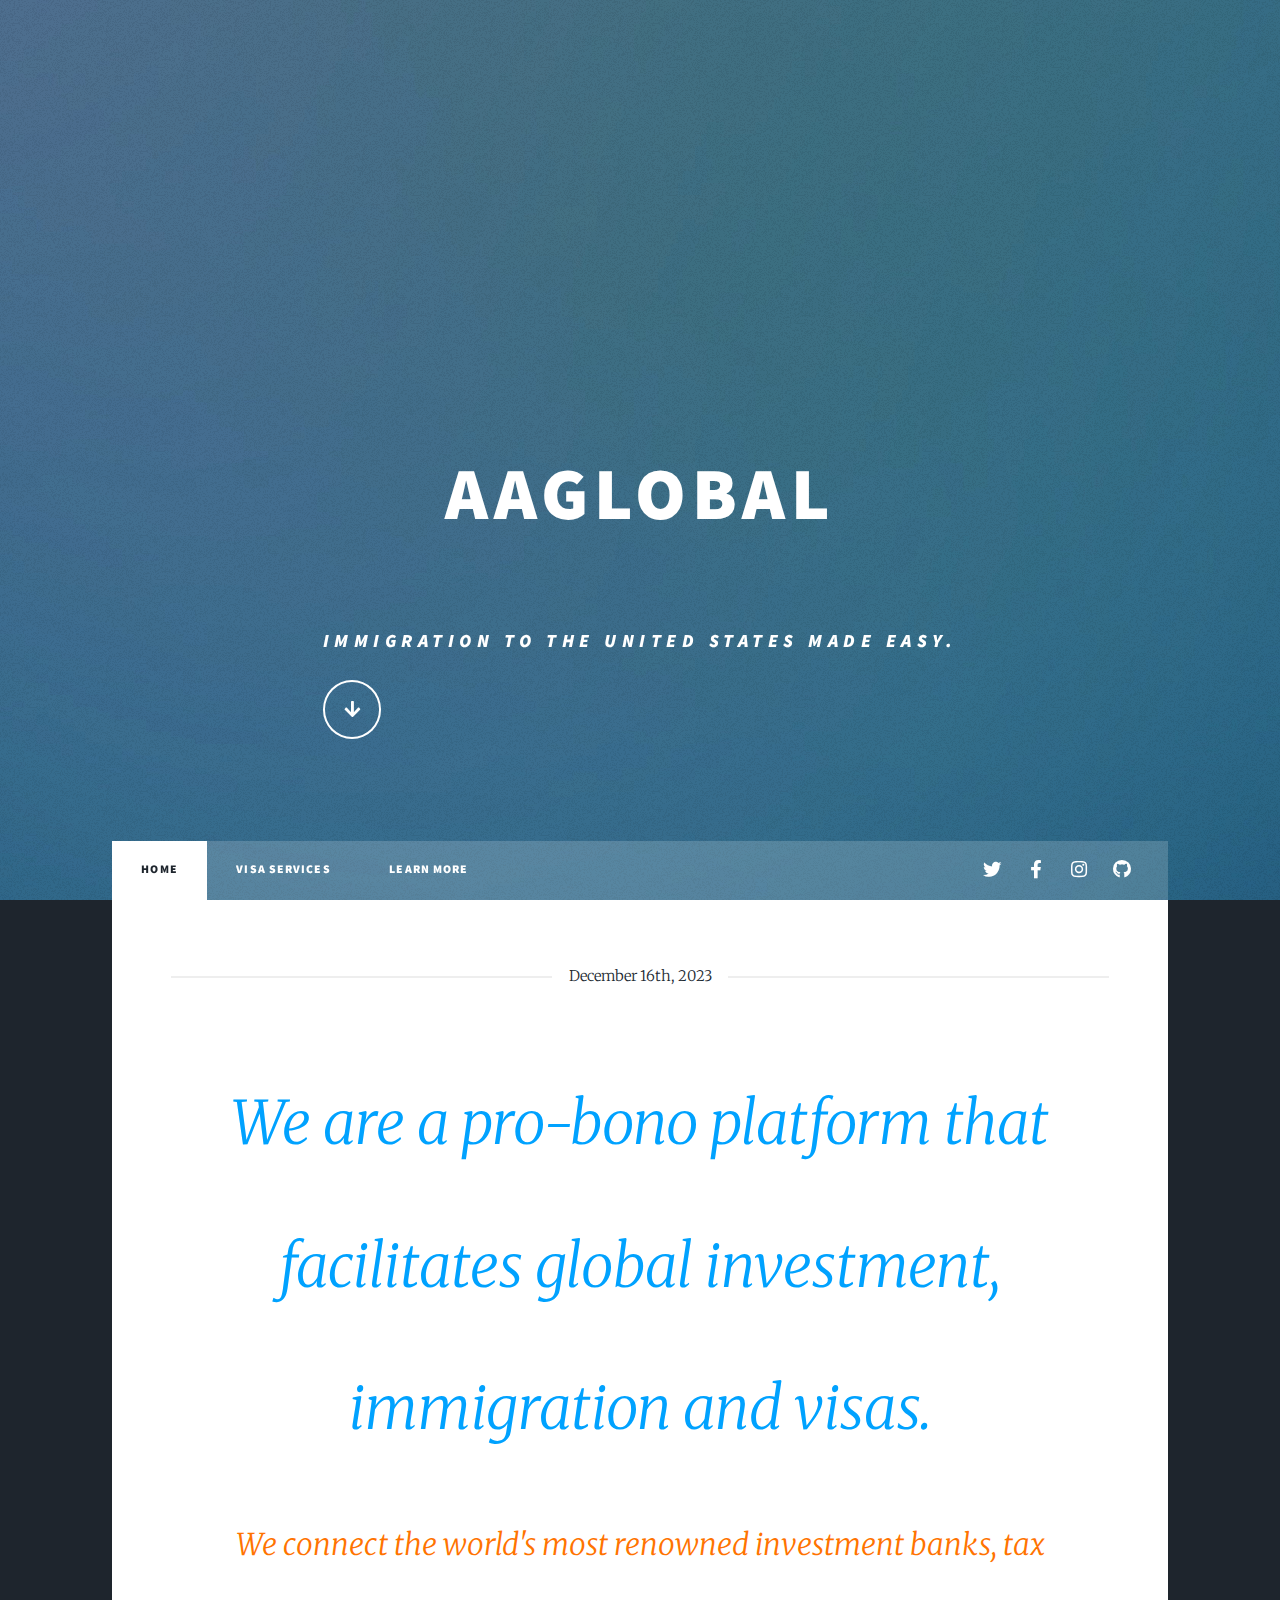
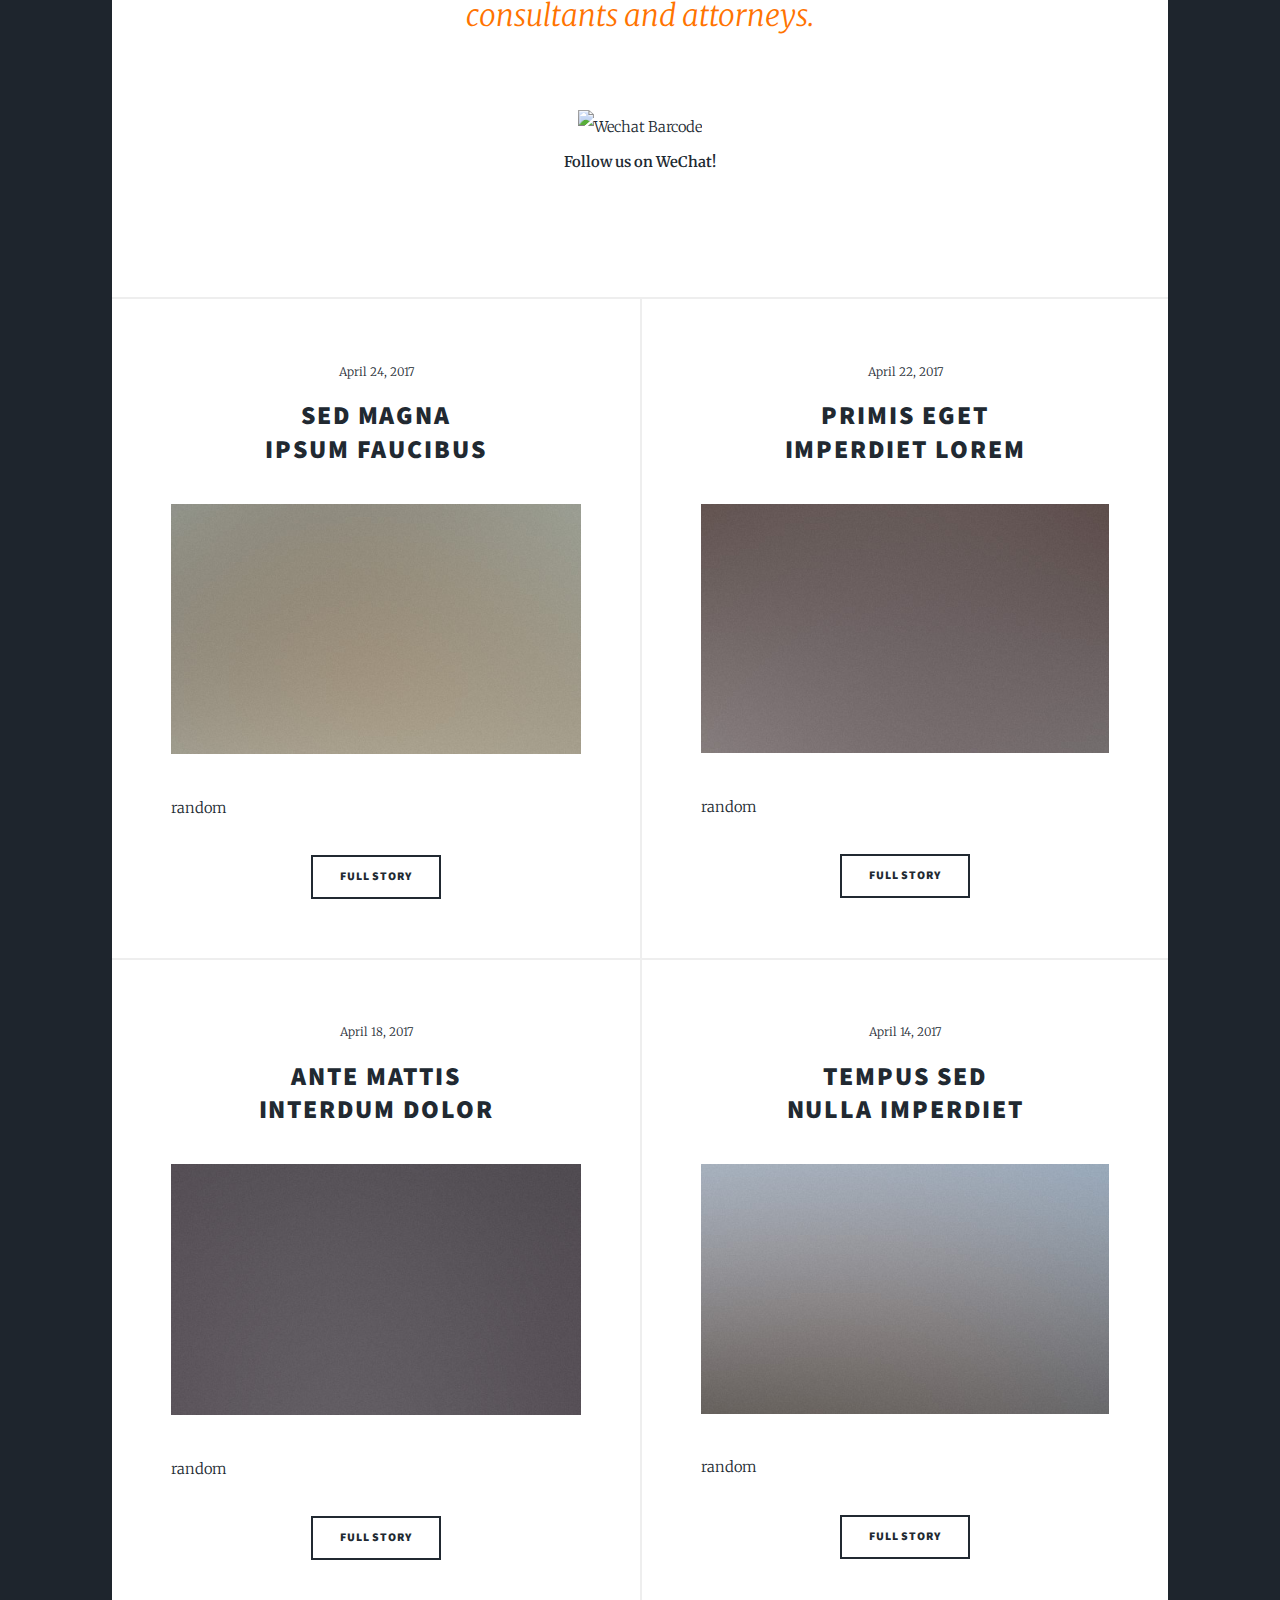
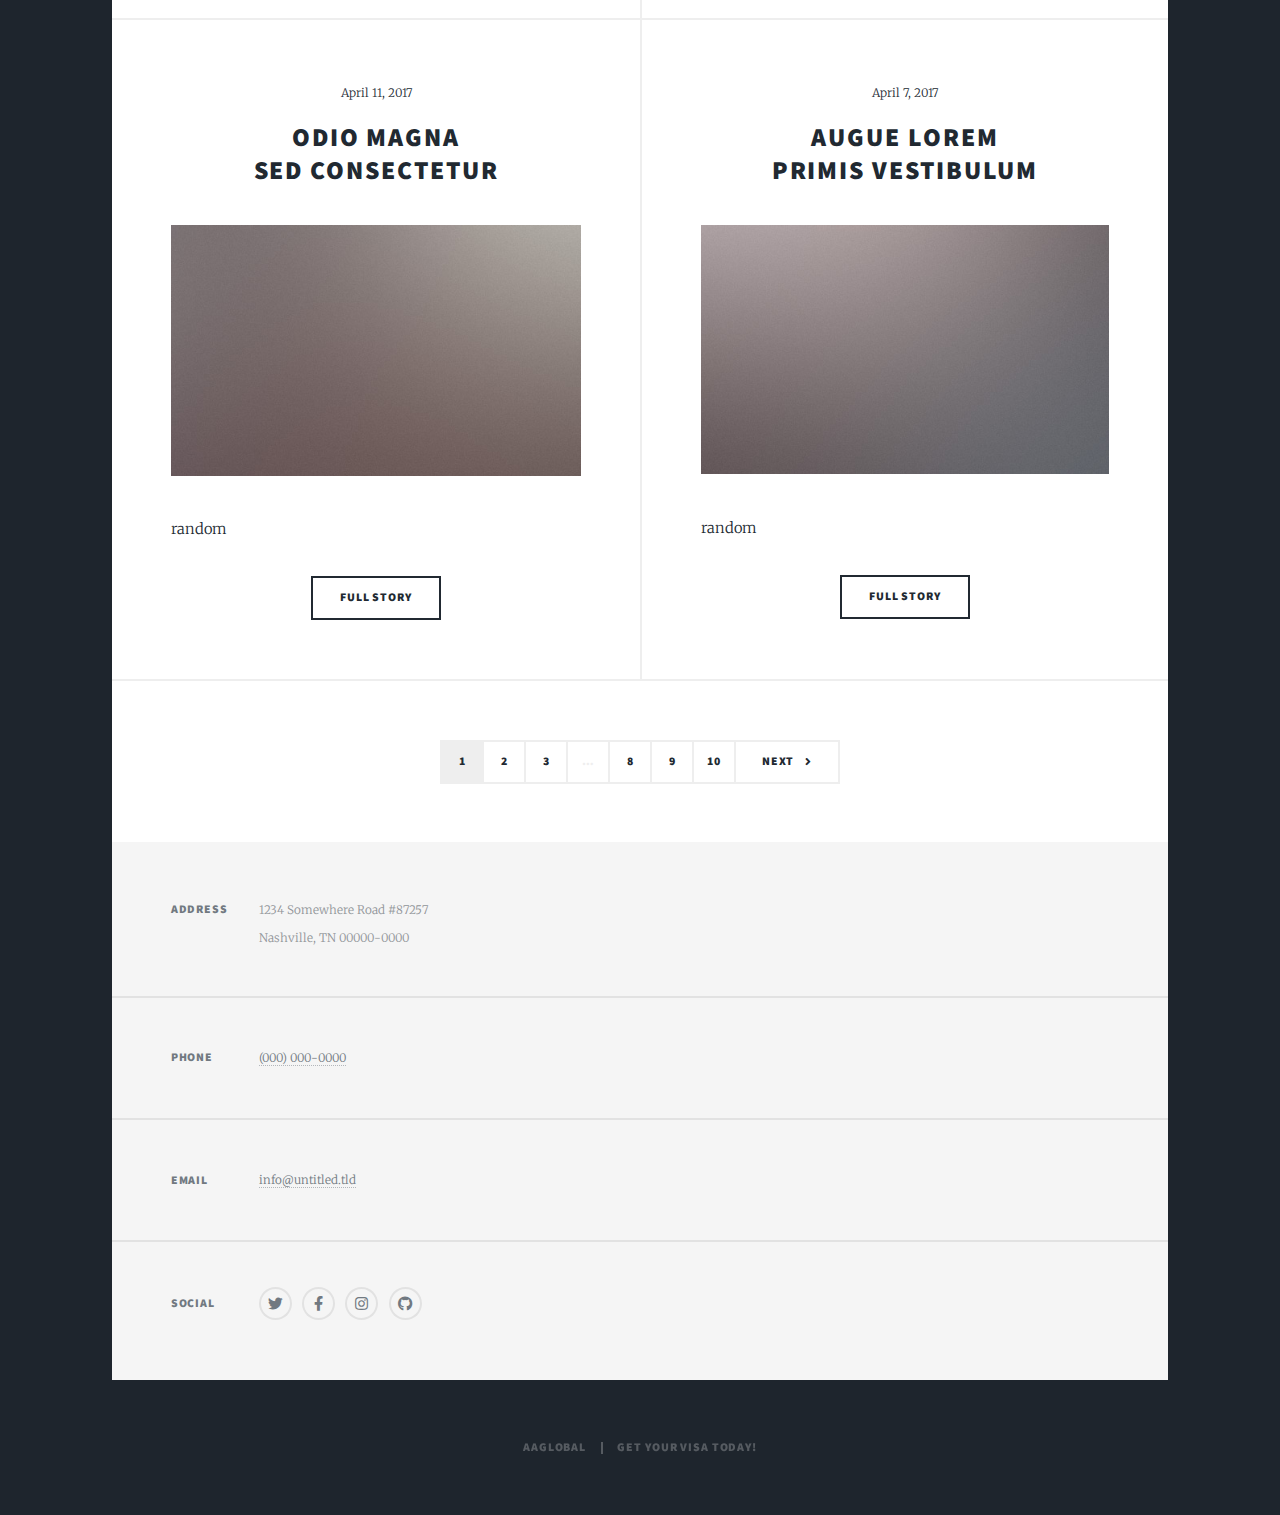
==== commit 913493f1: "Update generic.html" ====
--- a/generic.html
+++ b/generic.html
@@ -1,7 +1,7 @@
 <!DOCTYPE HTML>
 <html>
 	<head>
-		<title>AAGLOBAL | VISA Services</title>
+		<title>AAGlobal | US Immigration</title>
 		<link rel="icon" type="image/x-icon" href="images/favicon.ico">
 		<meta charset="utf-8" />
 		<meta name="viewport" content="width=device-width, initial-scale=1, user-scalable=no" />
@@ -11,70 +11,150 @@
 	<body class="is-preload">
 
 		<!-- Wrapper -->
-			<div id="wrapper">
+			<div id="wrapper" class="fade-in">
+
+				<!-- Intro -->
+					<div id="intro">
+						<h1>AAGlobal<br />
+						<h1><br />
+						<p>Immigration to the United States made easy.</p>
+						<ul class="actions">
+							<li><a href="#header" class="button icon solid solo fa-arrow-down scrolly">Continue</a></li>
+						</ul>
+					</div>
 
 				<!-- Header -->
 					<header id="header">
-						<a href="index.html" class="logo">AAGLOBAL</a>
+						<a href="index.html" class="logo">AAGlobalV</a>
 					</header>
 
 				<!-- Nav -->
 					<nav id="nav">
 						<ul class="links">
-							<li><a href="index.html">Home</a></li>
-							<li class="active"><a href="generic.html">VISA SERVICES</a></li>
-							<li><a href="elements.html">Elements Reference</a></li>
+							<li class="active"><a href="index.html">Home</a></li>
+							<li><a href="generic.html">VISA Services</a></li>
+							<li><a href="elements.html">Learn More</a></li>
 						</ul>
 						<ul class="icons">
-							<li><a href="#" class="icon brands fa-twitter"><span class="label">Twitter</span></a></li>
-							<li><a href="#" class="icon brands fa-facebook-f"><span class="label">Facebook</span></a></li>
-							<li><a href="#" class="icon brands fa-instagram"><span class="label">Instagram</span></a></li>
-							<li><a href="#" class="icon brands fa-github"><span class="label">GitHub</span></a></li>
+							<li><a href="https://twitter.com/" class="icon brands fa-twitter"><span class="label">Twitter</span></a></li>
+							<li><a href="https://twitter.com/" class="icon brands fa-facebook-f"><span class="label">Facebook</span></a></li>
+							<li><a href="https://twitter.com/" class="icon brands fa-instagram"><span class="label">Instagram</span></a></li>
+							<li><a href="https://twitter.com/" class="icon brands fa-github"><span class="label">GitHub</span></a></li>
 						</ul>
 					</nav>
 
 				<!-- Main -->
 					<div id="main">
 
-						<!-- Post -->
-							<section class="post">
+						<!-- Featured Post -->
+							<article class="post featured">
 								<header class="major">
-									<span class="date">April 25, 2017</span>
-									<h1>Get support NOW on<br />
-									your visa application!</h1>
-									<p>Contact us right now for free visa application support!<br />
-									We will respond as quickly as we can, and schedule a one to one<br />
-									virtual meeting regarding your visa application.</p>
+									<span class="date">December 16th, 2023</span>
+									<p style="font-size:60px; color:rgb(0, 162, 255); font:verdana;">We are a pro-bono platform
+										that facilitates global investment, immigration and visas.</p>
+									<p style="font-size:30px; color:rgb(255, 115, 0);"> We connect the world's most renowned investment banks, tax consultants and attorneys.</p7>
 								</header>
-								<div class="image main"><img src="images/pic01.jpg" alt="" /></div>
-								<a href="mailto:aaglobalvp@gmail.com?subject=AAGLOBAL - Schedule Meeting [DO NOT REMOVE THIS TEXT]&body=Enter Details Here" class="button primary fit">Continue</a>
-							</section>
+								<img src="assets/wechat_bar.png" alt="Wechat Barcode">
+								<header class="major">
+									<b>Follow us on WeChat!</b>
+								</header>
+							</article>
+
+						<!-- Posts -->
+							<section class="posts">
+								<article>
+									<header>
+										<span class="date">April 24, 2017</span>
+										<h2><a href="#">Sed magna<br />
+										ipsum faucibus</a></h2>
+									</header>
+									<a class="image fit"><img src="images/pic02.jpg" alt="" /></a>
+									<p>random</p>
+									<ul class="actions special">
+										<li><a href="#" class="button">Full Story</a></li>
+									</ul>
+								</article>
+								<article>
+									<header>
+										<span class="date">April 22, 2017</span>
+										<h2><a href="#">Primis eget<br />
+										imperdiet lorem</a></h2>
+									</header>
+									<a href="#" class="image fit"><img src="images/pic03.jpg" alt="" /></a>
+									<p>random</p>
+									<ul class="actions special">
+										<li><a href="#" class="button">Full Story</a></li>
+									</ul>
+								</article>
+								<article>
+									<header>
+										<span class="date">April 18, 2017</span>
+										<h2><a href="#">Ante mattis<br />
+										interdum dolor</a></h2>
+									</header>
+									<a href="#" class="image fit"><img src="images/pic04.jpg" alt="" /></a>
+									<p>random</p>
+									<ul class="actions special">
+										<li><a href="#" class="button">Full Story</a></li>
+									</ul>
+								</article>
+								<article>
+									<header>
+										<span class="date">April 14, 2017</span>
+										<h2><a href="#">Tempus sed<br />
+										nulla imperdiet</a></h2>
+									</header>
+									<a href="#" class="image fit"><img src="images/pic05.jpg" alt="" /></a>
+									<p>random</p>
+									<ul class="actions special">
+										<li><a href="#" class="button">Full Story</a></li>
+									</ul>
+								</article>
+								<article>
+									<header>
+										<span class="date">April 11, 2017</span>
+										<h2><a href="#">Odio magna<br />
+										sed consectetur</a></h2>
+									</header>
+									<a href="#" class="image fit"><img src="images/pic06.jpg" alt="" /></a>
+									<p>random</p>
+									<ul class="actions special">
+										<li><a href="#" class="button">Full Story</a></li>
+									</ul>
+								</article>
+								<article>
+									<header>
+										<span class="date">April 7, 2017</span>
+										<h2><a href="#">Augue lorem<br />
+										primis vestibulum</a></h2>
+									</header>
+									<a href="#" class="image fit"><img src="images/pic07.jpg" alt="" /></a>
+									<p>random</p>
+									<ul class="actions special">
+										<li><a href="#" class="button">Full Story</a></li>
+									</ul>
+								</article>
+							</section>
+
+						<!-- Footer -->
+							<footer>
+								<div class="pagination">
+									<!--<a href="#" class="previous">Prev</a>-->
+									<a href="#" class="page active">1</a>
+									<a href="#" class="page">2</a>
+									<a href="#" class="page">3</a>
+									<span class="extra">&hellip;</span>
+									<a href="#" class="page">8</a>
+									<a href="#" class="page">9</a>
+									<a href="#" class="page">10</a>
+									<a href="#" class="next">Next</a>
+								</div>
+							</footer>
 
 					</div>
 
 				<!-- Footer -->
 					<footer id="footer">
-						<section>
-							<form method="post" action="#">
-								<div class="fields">
-									<div class="field">
-										<label for="name">Name</label>
-										<input type="text" name="name" id="name" />
-									</div>
-									<div class="field">
-										<label for="email">Email</label>
-										<input type="text" name="email" id="email" />
-									</div>
-									<div class="field">
-										<label for="message">Message</label>
-										<textarea name="message" id="message" rows="3"></textarea>
-									</div>
-								</div>
-								<ul class="actions">
-									<li><input type="submit" value="Send Message" /></li>
-								</ul>
-							</form>
-						</section>
 						<section class="split contact">
 							<section class="alt">
 								<h3>Address</h3>
@@ -92,10 +172,10 @@
 							<section>
 								<h3>Social</h3>
 								<ul class="icons alt">
-									<li><a href="#" class="icon brands alt fa-twitter"><span class="label">Twitter</span></a></li>
-									<li><a href="#" class="icon brands alt fa-facebook-f"><span class="label">Facebook</span></a></li>
-									<li><a href="#" class="icon brands alt fa-instagram"><span class="label">Instagram</span></a></li>
-									<li><a href="#" class="icon brands alt fa-github"><span class="label">GitHub</span></a></li>
+									<li><a href="https://twitter.com/" class="icon brands alt fa-twitter"><span class="label">Twitter</span></a></li>
+									<li><a href="https://twitter.com/" class="icon brands alt fa-facebook-f"><span class="label">Facebook</span></a></li>
+									<li><a href="https://twitter.com/" class="icon brands alt fa-instagram"><span class="label">Instagram</span></a></li>
+									<li><a href="https://twitter.com/" class="icon brands alt fa-github"><span class="label">GitHub</span></a></li>
 								</ul>
 							</section>
 						</section>
@@ -103,7 +183,7 @@
 
 				<!-- Copyright -->
 					<div id="copyright">
-						<ul><li>&copy; Untitled</li><li>Design: <a href="https://html5up.net">HTML5 UP</a></li></ul>
+						<ul><li>AAGLOBAL</li><li>Get your visa today!</a></li></ul>
 					</div>
 
 			</div>
--- a/assets/css/main.css
+++ b/assets/css/main.css
@@ -1,4689 +1,4706 @@
-@import url(fontawesome-all.min.css);
-@import url("https://fonts.googleapis.com/css?family=Merriweather:300,700,300italic,700italic|Source+Sans+Pro:900");
-
+@import url(fontawesome-all.min.css);
+@import url("https://fonts.googleapis.com/css?family=Merriweather:300,700,300italic,700italic|Source+Sans+Pro:900");
+
 /*
 	Massively by HTML5 UP
 	html5up.net | @ajlkn
 	Free for personal and commercial use under the CCA 3.0 license (html5up.net/license)
-*/
-
-html, body, div, span, applet, object,
-iframe, h1, h2, h3, h4, h5, h6, p, blockquote,
-pre, a, abbr, acronym, address, big, cite,
-code, del, dfn, em, img, ins, kbd, q, s, samp,
-small, strike, strong, sub, sup, tt, var, b,
-u, i, center, dl, dt, dd, ol, ul, li, fieldset,
-form, label, legend, table, caption, tbody,
-tfoot, thead, tr, th, td, article, aside,
-canvas, details, embed, figure, figcaption,
-footer, header, hgroup, menu, nav, output, ruby,
-section, summary, time, mark, audio, video {
-	margin: 0;
-	padding: 0;
-	border: 0;
-	font-size: 100%;
-	font: inherit;
-	vertical-align: baseline;}
-
-article, aside, details, figcaption, figure,
-footer, header, hgroup, menu, nav, section {
-	display: block;}
-
-body {
-	line-height: 1;
-}
-
-ol, ul {
-	list-style: none;
-}
-
-blockquote, q {
-	quotes: none;
-}
-
-	blockquote:before, blockquote:after, q:before, q:after {
-		content: '';
-		content: none;
-	}
-
-table {
-	border-collapse: collapse;
-	border-spacing: 0;
-}
-
-body {
-	-webkit-text-size-adjust: none;
-}
-
-mark {
-	background-color: transparent;
-	color: inherit;
-}
-
-input::-moz-focus-inner {
-	border: 0;
-	padding: 0;
-}
-
-input, select, textarea {
-	-moz-appearance: none;
-	-webkit-appearance: none;
-	-ms-appearance: none;
-	appearance: none;
-}
-
-/* Basic */
-
-	@-ms-viewport {
-		width: device-width;
-	}
-
-	body {
-		-ms-overflow-style: scrollbar;
-	}
-
-	@media screen and (max-width: 480px) {
-
-		html, body {
-			min-width: 320px;
-		}
-
-	}
-
-	html {
-		box-sizing: border-box;
-	}
-
-	*, *:before, *:after {
-		box-sizing: inherit;
-	}
-
-	body {
-		background-color: #1e252d;
-	}
-
-		body.is-preload *, body.is-preload *:before, body.is-preload *:after {
-			-moz-animation: none !important;
-			-webkit-animation: none !important;
-			-ms-animation: none !important;
-			animation: none !important;
-			-moz-transition: none !important;
-			-webkit-transition: none !important;
-			-ms-transition: none !important;
-			transition: none !important;
-		}
-
-/* Type */
-
-	html {
-		font-size: 16pt;
-	}
-
-		@media screen and (max-width: 1680px) {
-
-			html {
-				font-size: 12pt;
-			}
-
-		}
-
-		@media screen and (max-width: 1280px) {
-
-			html {
-				font-size: 11pt;
-			}
-
-		}
-
-		@media screen and (max-width: 360px) {
-
-			html {
-				font-size: 10pt;
-			}
-
-		}
-
-	body {
-		color: #212931;
-	}
-
-	body, input, select, textarea {
-		font-family: "Merriweather", Georgia, serif;
-		font-weight: 300;
-		font-size: 1rem;
-		line-height: 2.375;
-	}
-
-	a {
-		-moz-transition: color 0.2s ease-in-out, background-color 0.2s ease-in-out, border-color 0.2s ease-in-out, box-shadow 0.2s ease-in-out;
-		-webkit-transition: color 0.2s ease-in-out, background-color 0.2s ease-in-out, border-color 0.2s ease-in-out, box-shadow 0.2s ease-in-out;
-		-ms-transition: color 0.2s ease-in-out, background-color 0.2s ease-in-out, border-color 0.2s ease-in-out, box-shadow 0.2s ease-in-out;
-		transition: color 0.2s ease-in-out, background-color 0.2s ease-in-out, border-color 0.2s ease-in-out, box-shadow 0.2s ease-in-out;
-		border-bottom: dotted 1px;
-		text-decoration: none;
-	}
-
-		a:hover {
-			border-bottom-color: transparent;
-		}
-
-	strong, b {
-		font-weight: 600;
-	}
-
-	em, i {
-		font-style: italic;
-	}
-
-	p {
-		text-align: justify;
-		margin: 0 0 2rem 0;
-	}
-
-	h1, h2, h3, h4, h5, h6 {
-		font-family: "Source Sans Pro", Helvetica, sans-serif;
-		font-weight: 900;
-		line-height: 1.5;
-		letter-spacing: 0.075em;
-		text-transform: uppercase;
-		margin: 0 0 1rem 0;
-	}
-
-		h1 a, h2 a, h3 a, h4 a, h5 a, h6 a {
-			border-bottom: 0;
-			color: inherit;
-			text-decoration: none;
-		}
-
-	h1 {
-		font-size: 4rem;
-		line-height: 1.1;
-		margin: 0 0 2rem 0;
-	}
-
-	h2 {
-		font-size: 1.75rem;
-		line-height: 1.3;
-		margin: 0 0 1.5rem 0;
-	}
-
-	h3 {
-		font-size: 1.25rem;
-		margin: 0 0 1.5rem 0;
-	}
-
-	h4 {
-		font-size: 1rem;
-	}
-
-	h5 {
-		font-size: 0.9rem;
-	}
-
-	h6 {
-		font-size: 0.8rem;
-	}
-
-	sub {
-		font-size: 0.8rem;
-		position: relative;
-		top: 0.5rem;
-	}
-
-	sup {
-		font-size: 0.8rem;
-		position: relative;
-		top: -0.5rem;
-	}
-
-	blockquote {
-		border-left: solid 4px;
-		font-style: italic;
-		margin: 0 0 2rem 0;
-		padding: 0.5rem 0 0.5rem 2rem;
-	}
-
-	code {
-		border: solid 2px;
-		font-family: "Courier New", monospace;
-		font-size: 0.9rem;
-		margin: 0 0.25rem;
-		padding: 0.25rem 0.65rem;
-	}
-
-	pre {
-		-webkit-overflow-scrolling: touch;
-		font-family: "Courier New", monospace;
-		font-size: 0.9rem;
-		margin: 0 0 2rem 0;
-	}
-
-		pre code {
-			display: block;
-			line-height: 1.75;
-			padding: 1rem 1.5rem;
-			overflow-x: auto;
-		}
-
-	hr {
-		border: 0;
-		border-bottom: solid 2px;
-		margin: 3rem 0;
-	}
-
-		hr.major {
-			margin: 5rem 0;
-		}
-
-	.align-left {
-		text-align: left;
-	}
-
-	.align-center {
-		text-align: center;
-	}
-
-	.align-right {
-		text-align: right;
-	}
-
-	input, select, textarea {
-		color: #212931;
-	}
-
-	a {
-		color: #212931;
-		border-bottom-color: rgba(33, 41, 49, 0.5);
-	}
-
-		a:hover {
-			border-bottom-color: transparent;
-			color: #18bfef !important;
-		}
-
-	strong, b {
-		color: #212931;
-	}
-
-	h1, h2, h3, h4, h5, h6 {
-		color: #212931;
-	}
-
-	blockquote {
-		border-left-color: #eeeeee;
-	}
-
-	code {
-		background: rgba(220, 220, 220, 0.25);
-		border-color: #eeeeee;
-	}
-
-	hr {
-		border-bottom-color: #eeeeee;
-	}
-
-/* Row */
-
-	.row {
-		display: flex;
-		flex-wrap: wrap;
-		box-sizing: border-box;
-		align-items: stretch;
-	}
-
-		.row > * {
-			box-sizing: border-box;
-		}
-
-		.row.gtr-uniform > * > :last-child {
-			margin-bottom: 0;
-		}
-
-		.row.aln-left {
-			justify-content: flex-start;
-		}
-
-		.row.aln-center {
-			justify-content: center;
-		}
-
-		.row.aln-right {
-			justify-content: flex-end;
-		}
-
-		.row.aln-top {
-			align-items: flex-start;
-		}
-
-		.row.aln-middle {
-			align-items: center;
-		}
-
-		.row.aln-bottom {
-			align-items: flex-end;
-		}
-
-		.row > .imp {
-			order: -1;
-		}
-
-		.row > .col-1 {
-			width: 8.33333%;
-		}
-
-		.row > .off-1 {
-			margin-left: 8.33333%;
-		}
-
-		.row > .col-2 {
-			width: 16.66667%;
-		}
-
-		.row > .off-2 {
-			margin-left: 16.66667%;
-		}
-
-		.row > .col-3 {
-			width: 25%;
-		}
-
-		.row > .off-3 {
-			margin-left: 25%;
-		}
-
-		.row > .col-4 {
-			width: 33.33333%;
-		}
-
-		.row > .off-4 {
-			margin-left: 33.33333%;
-		}
-
-		.row > .col-5 {
-			width: 41.66667%;
-		}
-
-		.row > .off-5 {
-			margin-left: 41.66667%;
-		}
-
-		.row > .col-6 {
-			width: 50%;
-		}
-
-		.row > .off-6 {
-			margin-left: 50%;
-		}
-
-		.row > .col-7 {
-			width: 58.33333%;
-		}
-
-		.row > .off-7 {
-			margin-left: 58.33333%;
-		}
-
-		.row > .col-8 {
-			width: 66.66667%;
-		}
-
-		.row > .off-8 {
-			margin-left: 66.66667%;
-		}
-
-		.row > .col-9 {
-			width: 75%;
-		}
-
-		.row > .off-9 {
-			margin-left: 75%;
-		}
-
-		.row > .col-10 {
-			width: 83.33333%;
-		}
-
-		.row > .off-10 {
-			margin-left: 83.33333%;
-		}
-
-		.row > .col-11 {
-			width: 91.66667%;
-		}
-
-		.row > .off-11 {
-			margin-left: 91.66667%;
-		}
-
-		.row > .col-12 {
-			width: 100%;
-		}
-
-		.row > .off-12 {
-			margin-left: 100%;
-		}
-
-		.row.gtr-0 {
-			margin-top: 0;
-			margin-left: 0rem;
-		}
-
-			.row.gtr-0 > * {
-				padding: 0 0 0 0rem;
-			}
-
-			.row.gtr-0.gtr-uniform {
-				margin-top: 0rem;
-			}
-
-				.row.gtr-0.gtr-uniform > * {
-					padding-top: 0rem;
-				}
-
-		.row.gtr-25 {
-			margin-top: 0;
-			margin-left: -0.375rem;
-		}
-
-			.row.gtr-25 > * {
-				padding: 0 0 0 0.375rem;
-			}
-
-			.row.gtr-25.gtr-uniform {
-				margin-top: -0.375rem;
-			}
-
-				.row.gtr-25.gtr-uniform > * {
-					padding-top: 0.375rem;
-				}
-
-		.row.gtr-50 {
-			margin-top: 0;
-			margin-left: -0.75rem;
-		}
-
-			.row.gtr-50 > * {
-				padding: 0 0 0 0.75rem;
-			}
-
-			.row.gtr-50.gtr-uniform {
-				margin-top: -0.75rem;
-			}
-
-				.row.gtr-50.gtr-uniform > * {
-					padding-top: 0.75rem;
-				}
-
-		.row {
-			margin-top: 0;
-			margin-left: -1.5rem;
-		}
-
-			.row > * {
-				padding: 0 0 0 1.5rem;
-			}
-
-			.row.gtr-uniform {
-				margin-top: -1.5rem;
-			}
-
-				.row.gtr-uniform > * {
-					padding-top: 1.5rem;
-				}
-
-		.row.gtr-150 {
-			margin-top: 0;
-			margin-left: -2.25rem;
-		}
-
-			.row.gtr-150 > * {
-				padding: 0 0 0 2.25rem;
-			}
-
-			.row.gtr-150.gtr-uniform {
-				margin-top: -2.25rem;
-			}
-
-				.row.gtr-150.gtr-uniform > * {
-					padding-top: 2.25rem;
-				}
-
-		.row.gtr-200 {
-			margin-top: 0;
-			margin-left: -3rem;
-		}
-
-			.row.gtr-200 > * {
-				padding: 0 0 0 3rem;
-			}
-
-			.row.gtr-200.gtr-uniform {
-				margin-top: -3rem;
-			}
-
-				.row.gtr-200.gtr-uniform > * {
-					padding-top: 3rem;
-				}
-
-		@media screen and (max-width: 1680px) {
-
-			.row {
-				display: flex;
-				flex-wrap: wrap;
-				box-sizing: border-box;
-				align-items: stretch;
-			}
-
-				.row > * {
-					box-sizing: border-box;
-				}
-
-				.row.gtr-uniform > * > :last-child {
-					margin-bottom: 0;
-				}
-
-				.row.aln-left {
-					justify-content: flex-start;
-				}
-
-				.row.aln-center {
-					justify-content: center;
-				}
-
-				.row.aln-right {
-					justify-content: flex-end;
-				}
-
-				.row.aln-top {
-					align-items: flex-start;
-				}
-
-				.row.aln-middle {
-					align-items: center;
-				}
-
-				.row.aln-bottom {
-					align-items: flex-end;
-				}
-
-				.row > .imp-xlarge {
-					order: -1;
-				}
-
-				.row > .col-1-xlarge {
-					width: 8.33333%;
-				}
-
-				.row > .off-1-xlarge {
-					margin-left: 8.33333%;
-				}
-
-				.row > .col-2-xlarge {
-					width: 16.66667%;
-				}
-
-				.row > .off-2-xlarge {
-					margin-left: 16.66667%;
-				}
-
-				.row > .col-3-xlarge {
-					width: 25%;
-				}
-
-				.row > .off-3-xlarge {
-					margin-left: 25%;
-				}
-
-				.row > .col-4-xlarge {
-					width: 33.33333%;
-				}
-
-				.row > .off-4-xlarge {
-					margin-left: 33.33333%;
-				}
-
-				.row > .col-5-xlarge {
-					width: 41.66667%;
-				}
-
-				.row > .off-5-xlarge {
-					margin-left: 41.66667%;
-				}
-
-				.row > .col-6-xlarge {
-					width: 50%;
-				}
-
-				.row > .off-6-xlarge {
-					margin-left: 50%;
-				}
-
-				.row > .col-7-xlarge {
-					width: 58.33333%;
-				}
-
-				.row > .off-7-xlarge {
-					margin-left: 58.33333%;
-				}
-
-				.row > .col-8-xlarge {
-					width: 66.66667%;
-				}
-
-				.row > .off-8-xlarge {
-					margin-left: 66.66667%;
-				}
-
-				.row > .col-9-xlarge {
-					width: 75%;
-				}
-
-				.row > .off-9-xlarge {
-					margin-left: 75%;
-				}
-
-				.row > .col-10-xlarge {
-					width: 83.33333%;
-				}
-
-				.row > .off-10-xlarge {
-					margin-left: 83.33333%;
-				}
-
-				.row > .col-11-xlarge {
-					width: 91.66667%;
-				}
-
-				.row > .off-11-xlarge {
-					margin-left: 91.66667%;
-				}
-
-				.row > .col-12-xlarge {
-					width: 100%;
-				}
-
-				.row > .off-12-xlarge {
-					margin-left: 100%;
-				}
-
-				.row.gtr-0 {
-					margin-top: 0;
-					margin-left: 0rem;
-				}
-
-					.row.gtr-0 > * {
-						padding: 0 0 0 0rem;
-					}
-
-					.row.gtr-0.gtr-uniform {
-						margin-top: 0rem;
-					}
-
-						.row.gtr-0.gtr-uniform > * {
-							padding-top: 0rem;
-						}
-
-				.row.gtr-25 {
-					margin-top: 0;
-					margin-left: -0.375rem;
-				}
-
-					.row.gtr-25 > * {
-						padding: 0 0 0 0.375rem;
-					}
-
-					.row.gtr-25.gtr-uniform {
-						margin-top: -0.375rem;
-					}
-
-						.row.gtr-25.gtr-uniform > * {
-							padding-top: 0.375rem;
-						}
-
-				.row.gtr-50 {
-					margin-top: 0;
-					margin-left: -0.75rem;
-				}
-
-					.row.gtr-50 > * {
-						padding: 0 0 0 0.75rem;
-					}
-
-					.row.gtr-50.gtr-uniform {
-						margin-top: -0.75rem;
-					}
-
-						.row.gtr-50.gtr-uniform > * {
-							padding-top: 0.75rem;
-						}
-
-				.row {
-					margin-top: 0;
-					margin-left: -1.5rem;
-				}
-
-					.row > * {
-						padding: 0 0 0 1.5rem;
-					}
-
-					.row.gtr-uniform {
-						margin-top: -1.5rem;
-					}
-
-						.row.gtr-uniform > * {
-							padding-top: 1.5rem;
-						}
-
-				.row.gtr-150 {
-					margin-top: 0;
-					margin-left: -2.25rem;
-				}
-
-					.row.gtr-150 > * {
-						padding: 0 0 0 2.25rem;
-					}
-
-					.row.gtr-150.gtr-uniform {
-						margin-top: -2.25rem;
-					}
-
-						.row.gtr-150.gtr-uniform > * {
-							padding-top: 2.25rem;
-						}
-
-				.row.gtr-200 {
-					margin-top: 0;
-					margin-left: -3rem;
-				}
-
-					.row.gtr-200 > * {
-						padding: 0 0 0 3rem;
-					}
-
-					.row.gtr-200.gtr-uniform {
-						margin-top: -3rem;
-					}
-
-						.row.gtr-200.gtr-uniform > * {
-							padding-top: 3rem;
-						}
-
-		}
-
-		@media screen and (max-width: 1280px) {
-
-			.row {
-				display: flex;
-				flex-wrap: wrap;
-				box-sizing: border-box;
-				align-items: stretch;
-			}
-
-				.row > * {
-					box-sizing: border-box;
-				}
-
-				.row.gtr-uniform > * > :last-child {
-					margin-bottom: 0;
-				}
-
-				.row.aln-left {
-					justify-content: flex-start;
-				}
-
-				.row.aln-center {
-					justify-content: center;
-				}
-
-				.row.aln-right {
-					justify-content: flex-end;
-				}
-
-				.row.aln-top {
-					align-items: flex-start;
-				}
-
-				.row.aln-middle {
-					align-items: center;
-				}
-
-				.row.aln-bottom {
-					align-items: flex-end;
-				}
-
-				.row > .imp-large {
-					order: -1;
-				}
-
-				.row > .col-1-large {
-					width: 8.33333%;
-				}
-
-				.row > .off-1-large {
-					margin-left: 8.33333%;
-				}
-
-				.row > .col-2-large {
-					width: 16.66667%;
-				}
-
-				.row > .off-2-large {
-					margin-left: 16.66667%;
-				}
-
-				.row > .col-3-large {
-					width: 25%;
-				}
-
-				.row > .off-3-large {
-					margin-left: 25%;
-				}
-
-				.row > .col-4-large {
-					width: 33.33333%;
-				}
-
-				.row > .off-4-large {
-					margin-left: 33.33333%;
-				}
-
-				.row > .col-5-large {
-					width: 41.66667%;
-				}
-
-				.row > .off-5-large {
-					margin-left: 41.66667%;
-				}
-
-				.row > .col-6-large {
-					width: 50%;
-				}
-
-				.row > .off-6-large {
-					margin-left: 50%;
-				}
-
-				.row > .col-7-large {
-					width: 58.33333%;
-				}
-
-				.row > .off-7-large {
-					margin-left: 58.33333%;
-				}
-
-				.row > .col-8-large {
-					width: 66.66667%;
-				}
-
-				.row > .off-8-large {
-					margin-left: 66.66667%;
-				}
-
-				.row > .col-9-large {
-					width: 75%;
-				}
-
-				.row > .off-9-large {
-					margin-left: 75%;
-				}
-
-				.row > .col-10-large {
-					width: 83.33333%;
-				}
-
-				.row > .off-10-large {
-					margin-left: 83.33333%;
-				}
-
-				.row > .col-11-large {
-					width: 91.66667%;
-				}
-
-				.row > .off-11-large {
-					margin-left: 91.66667%;
-				}
-
-				.row > .col-12-large {
-					width: 100%;
-				}
-
-				.row > .off-12-large {
-					margin-left: 100%;
-				}
-
-				.row.gtr-0 {
-					margin-top: 0;
-					margin-left: 0rem;
-				}
-
-					.row.gtr-0 > * {
-						padding: 0 0 0 0rem;
-					}
-
-					.row.gtr-0.gtr-uniform {
-						margin-top: 0rem;
-					}
-
-						.row.gtr-0.gtr-uniform > * {
-							padding-top: 0rem;
-						}
-
-				.row.gtr-25 {
-					margin-top: 0;
-					margin-left: -0.375rem;
-				}
-
-					.row.gtr-25 > * {
-						padding: 0 0 0 0.375rem;
-					}
-
-					.row.gtr-25.gtr-uniform {
-						margin-top: -0.375rem;
-					}
-
-						.row.gtr-25.gtr-uniform > * {
-							padding-top: 0.375rem;
-						}
-
-				.row.gtr-50 {
-					margin-top: 0;
-					margin-left: -0.75rem;
-				}
-
-					.row.gtr-50 > * {
-						padding: 0 0 0 0.75rem;
-					}
-
-					.row.gtr-50.gtr-uniform {
-						margin-top: -0.75rem;
-					}
-
-						.row.gtr-50.gtr-uniform > * {
-							padding-top: 0.75rem;
-						}
-
-				.row {
-					margin-top: 0;
-					margin-left: -1.5rem;
-				}
-
-					.row > * {
-						padding: 0 0 0 1.5rem;
-					}
-
-					.row.gtr-uniform {
-						margin-top: -1.5rem;
-					}
-
-						.row.gtr-uniform > * {
-							padding-top: 1.5rem;
-						}
-
-				.row.gtr-150 {
-					margin-top: 0;
-					margin-left: -2.25rem;
-				}
-
-					.row.gtr-150 > * {
-						padding: 0 0 0 2.25rem;
-					}
-
-					.row.gtr-150.gtr-uniform {
-						margin-top: -2.25rem;
-					}
-
-						.row.gtr-150.gtr-uniform > * {
-							padding-top: 2.25rem;
-						}
-
-				.row.gtr-200 {
-					margin-top: 0;
-					margin-left: -3rem;
-				}
-
-					.row.gtr-200 > * {
-						padding: 0 0 0 3rem;
-					}
-
-					.row.gtr-200.gtr-uniform {
-						margin-top: -3rem;
-					}
-
-						.row.gtr-200.gtr-uniform > * {
-							padding-top: 3rem;
-						}
-
-		}
-
-		@media screen and (max-width: 980px) {
-
-			.row {
-				display: flex;
-				flex-wrap: wrap;
-				box-sizing: border-box;
-				align-items: stretch;
-			}
-
-				.row > * {
-					box-sizing: border-box;
-				}
-
-				.row.gtr-uniform > * > :last-child {
-					margin-bottom: 0;
-				}
-
-				.row.aln-left {
-					justify-content: flex-start;
-				}
-
-				.row.aln-center {
-					justify-content: center;
-				}
-
-				.row.aln-right {
-					justify-content: flex-end;
-				}
-
-				.row.aln-top {
-					align-items: flex-start;
-				}
-
-				.row.aln-middle {
-					align-items: center;
-				}
-
-				.row.aln-bottom {
-					align-items: flex-end;
-				}
-
-				.row > .imp-medium {
-					order: -1;
-				}
-
-				.row > .col-1-medium {
-					width: 8.33333%;
-				}
-
-				.row > .off-1-medium {
-					margin-left: 8.33333%;
-				}
-
-				.row > .col-2-medium {
-					width: 16.66667%;
-				}
-
-				.row > .off-2-medium {
-					margin-left: 16.66667%;
-				}
-
-				.row > .col-3-medium {
-					width: 25%;
-				}
-
-				.row > .off-3-medium {
-					margin-left: 25%;
-				}
-
-				.row > .col-4-medium {
-					width: 33.33333%;
-				}
-
-				.row > .off-4-medium {
-					margin-left: 33.33333%;
-				}
-
-				.row > .col-5-medium {
-					width: 41.66667%;
-				}
-
-				.row > .off-5-medium {
-					margin-left: 41.66667%;
-				}
-
-				.row > .col-6-medium {
-					width: 50%;
-				}
-
-				.row > .off-6-medium {
-					margin-left: 50%;
-				}
-
-				.row > .col-7-medium {
-					width: 58.33333%;
-				}
-
-				.row > .off-7-medium {
-					margin-left: 58.33333%;
-				}
-
-				.row > .col-8-medium {
-					width: 66.66667%;
-				}
-
-				.row > .off-8-medium {
-					margin-left: 66.66667%;
-				}
-
-				.row > .col-9-medium {
-					width: 75%;
-				}
-
-				.row > .off-9-medium {
-					margin-left: 75%;
-				}
-
-				.row > .col-10-medium {
-					width: 83.33333%;
-				}
-
-				.row > .off-10-medium {
-					margin-left: 83.33333%;
-				}
-
-				.row > .col-11-medium {
-					width: 91.66667%;
-				}
-
-				.row > .off-11-medium {
-					margin-left: 91.66667%;
-				}
-
-				.row > .col-12-medium {
-					width: 100%;
-				}
-
-				.row > .off-12-medium {
-					margin-left: 100%;
-				}
-
-				.row.gtr-0 {
-					margin-top: 0;
-					margin-left: 0rem;
-				}
-
-					.row.gtr-0 > * {
-						padding: 0 0 0 0rem;
-					}
-
-					.row.gtr-0.gtr-uniform {
-						margin-top: 0rem;
-					}
-
-						.row.gtr-0.gtr-uniform > * {
-							padding-top: 0rem;
-						}
-
-				.row.gtr-25 {
-					margin-top: 0;
-					margin-left: -0.375rem;
-				}
-
-					.row.gtr-25 > * {
-						padding: 0 0 0 0.375rem;
-					}
-
-					.row.gtr-25.gtr-uniform {
-						margin-top: -0.375rem;
-					}
-
-						.row.gtr-25.gtr-uniform > * {
-							padding-top: 0.375rem;
-						}
-
-				.row.gtr-50 {
-					margin-top: 0;
-					margin-left: -0.75rem;
-				}
-
-					.row.gtr-50 > * {
-						padding: 0 0 0 0.75rem;
-					}
-
-					.row.gtr-50.gtr-uniform {
-						margin-top: -0.75rem;
-					}
-
-						.row.gtr-50.gtr-uniform > * {
-							padding-top: 0.75rem;
-						}
-
-				.row {
-					margin-top: 0;
-					margin-left: -1.5rem;
-				}
-
-					.row > * {
-						padding: 0 0 0 1.5rem;
-					}
-
-					.row.gtr-uniform {
-						margin-top: -1.5rem;
-					}
-
-						.row.gtr-uniform > * {
-							padding-top: 1.5rem;
-						}
-
-				.row.gtr-150 {
-					margin-top: 0;
-					margin-left: -2.25rem;
-				}
-
-					.row.gtr-150 > * {
-						padding: 0 0 0 2.25rem;
-					}
-
-					.row.gtr-150.gtr-uniform {
-						margin-top: -2.25rem;
-					}
-
-						.row.gtr-150.gtr-uniform > * {
-							padding-top: 2.25rem;
-						}
-
-				.row.gtr-200 {
-					margin-top: 0;
-					margin-left: -3rem;
-				}
-
-					.row.gtr-200 > * {
-						padding: 0 0 0 3rem;
-					}
-
-					.row.gtr-200.gtr-uniform {
-						margin-top: -3rem;
-					}
-
-						.row.gtr-200.gtr-uniform > * {
-							padding-top: 3rem;
-						}
-
-		}
-
-		@media screen and (max-width: 736px) {
-
-			.row {
-				display: flex;
-				flex-wrap: wrap;
-				box-sizing: border-box;
-				align-items: stretch;
-			}
-
-				.row > * {
-					box-sizing: border-box;
-				}
-
-				.row.gtr-uniform > * > :last-child {
-					margin-bottom: 0;
-				}
-
-				.row.aln-left {
-					justify-content: flex-start;
-				}
-
-				.row.aln-center {
-					justify-content: center;
-				}
-
-				.row.aln-right {
-					justify-content: flex-end;
-				}
-
-				.row.aln-top {
-					align-items: flex-start;
-				}
-
-				.row.aln-middle {
-					align-items: center;
-				}
-
-				.row.aln-bottom {
-					align-items: flex-end;
-				}
-
-				.row > .imp-small {
-					order: -1;
-				}
-
-				.row > .col-1-small {
-					width: 8.33333%;
-				}
-
-				.row > .off-1-small {
-					margin-left: 8.33333%;
-				}
-
-				.row > .col-2-small {
-					width: 16.66667%;
-				}
-
-				.row > .off-2-small {
-					margin-left: 16.66667%;
-				}
-
-				.row > .col-3-small {
-					width: 25%;
-				}
-
-				.row > .off-3-small {
-					margin-left: 25%;
-				}
-
-				.row > .col-4-small {
-					width: 33.33333%;
-				}
-
-				.row > .off-4-small {
-					margin-left: 33.33333%;
-				}
-
-				.row > .col-5-small {
-					width: 41.66667%;
-				}
-
-				.row > .off-5-small {
-					margin-left: 41.66667%;
-				}
-
-				.row > .col-6-small {
-					width: 50%;
-				}
-
-				.row > .off-6-small {
-					margin-left: 50%;
-				}
-
-				.row > .col-7-small {
-					width: 58.33333%;
-				}
-
-				.row > .off-7-small {
-					margin-left: 58.33333%;
-				}
-
-				.row > .col-8-small {
-					width: 66.66667%;
-				}
-
-				.row > .off-8-small {
-					margin-left: 66.66667%;
-				}
-
-				.row > .col-9-small {
-					width: 75%;
-				}
-
-				.row > .off-9-small {
-					margin-left: 75%;
-				}
-
-				.row > .col-10-small {
-					width: 83.33333%;
-				}
-
-				.row > .off-10-small {
-					margin-left: 83.33333%;
-				}
-
-				.row > .col-11-small {
-					width: 91.66667%;
-				}
-
-				.row > .off-11-small {
-					margin-left: 91.66667%;
-				}
-
-				.row > .col-12-small {
-					width: 100%;
-				}
-
-				.row > .off-12-small {
-					margin-left: 100%;
-				}
-
-				.row.gtr-0 {
-					margin-top: 0;
-					margin-left: 0rem;
-				}
-
-					.row.gtr-0 > * {
-						padding: 0 0 0 0rem;
-					}
-
-					.row.gtr-0.gtr-uniform {
-						margin-top: 0rem;
-					}
-
-						.row.gtr-0.gtr-uniform > * {
-							padding-top: 0rem;
-						}
-
-				.row.gtr-25 {
-					margin-top: 0;
-					margin-left: -0.375rem;
-				}
-
-					.row.gtr-25 > * {
-						padding: 0 0 0 0.375rem;
-					}
-
-					.row.gtr-25.gtr-uniform {
-						margin-top: -0.375rem;
-					}
-
-						.row.gtr-25.gtr-uniform > * {
-							padding-top: 0.375rem;
-						}
-
-				.row.gtr-50 {
-					margin-top: 0;
-					margin-left: -0.75rem;
-				}
-
-					.row.gtr-50 > * {
-						padding: 0 0 0 0.75rem;
-					}
-
-					.row.gtr-50.gtr-uniform {
-						margin-top: -0.75rem;
-					}
-
-						.row.gtr-50.gtr-uniform > * {
-							padding-top: 0.75rem;
-						}
-
-				.row {
-					margin-top: 0;
-					margin-left: -1.5rem;
-				}
-
-					.row > * {
-						padding: 0 0 0 1.5rem;
-					}
-
-					.row.gtr-uniform {
-						margin-top: -1.5rem;
-					}
-
-						.row.gtr-uniform > * {
-							padding-top: 1.5rem;
-						}
-
-				.row.gtr-150 {
-					margin-top: 0;
-					margin-left: -2.25rem;
-				}
-
-					.row.gtr-150 > * {
-						padding: 0 0 0 2.25rem;
-					}
-
-					.row.gtr-150.gtr-uniform {
-						margin-top: -2.25rem;
-					}
-
-						.row.gtr-150.gtr-uniform > * {
-							padding-top: 2.25rem;
-						}
-
-				.row.gtr-200 {
-					margin-top: 0;
-					margin-left: -3rem;
-				}
-
-					.row.gtr-200 > * {
-						padding: 0 0 0 3rem;
-					}
-
-					.row.gtr-200.gtr-uniform {
-						margin-top: -3rem;
-					}
-
-						.row.gtr-200.gtr-uniform > * {
-							padding-top: 3rem;
-						}
-
-		}
-
-		@media screen and (max-width: 480px) {
-
-			.row {
-				display: flex;
-				flex-wrap: wrap;
-				box-sizing: border-box;
-				align-items: stretch;
-			}
-
-				.row > * {
-					box-sizing: border-box;
-				}
-
-				.row.gtr-uniform > * > :last-child {
-					margin-bottom: 0;
-				}
-
-				.row.aln-left {
-					justify-content: flex-start;
-				}
-
-				.row.aln-center {
-					justify-content: center;
-				}
-
-				.row.aln-right {
-					justify-content: flex-end;
-				}
-
-				.row.aln-top {
-					align-items: flex-start;
-				}
-
-				.row.aln-middle {
-					align-items: center;
-				}
-
-				.row.aln-bottom {
-					align-items: flex-end;
-				}
-
-				.row > .imp-xsmall {
-					order: -1;
-				}
-
-				.row > .col-1-xsmall {
-					width: 8.33333%;
-				}
-
-				.row > .off-1-xsmall {
-					margin-left: 8.33333%;
-				}
-
-				.row > .col-2-xsmall {
-					width: 16.66667%;
-				}
-
-				.row > .off-2-xsmall {
-					margin-left: 16.66667%;
-				}
-
-				.row > .col-3-xsmall {
-					width: 25%;
-				}
-
-				.row > .off-3-xsmall {
-					margin-left: 25%;
-				}
-
-				.row > .col-4-xsmall {
-					width: 33.33333%;
-				}
-
-				.row > .off-4-xsmall {
-					margin-left: 33.33333%;
-				}
-
-				.row > .col-5-xsmall {
-					width: 41.66667%;
-				}
-
-				.row > .off-5-xsmall {
-					margin-left: 41.66667%;
-				}
-
-				.row > .col-6-xsmall {
-					width: 50%;
-				}
-
-				.row > .off-6-xsmall {
-					margin-left: 50%;
-				}
-
-				.row > .col-7-xsmall {
-					width: 58.33333%;
-				}
-
-				.row > .off-7-xsmall {
-					margin-left: 58.33333%;
-				}
-
-				.row > .col-8-xsmall {
-					width: 66.66667%;
-				}
-
-				.row > .off-8-xsmall {
-					margin-left: 66.66667%;
-				}
-
-				.row > .col-9-xsmall {
-					width: 75%;
-				}
-
-				.row > .off-9-xsmall {
-					margin-left: 75%;
-				}
-
-				.row > .col-10-xsmall {
-					width: 83.33333%;
-				}
-
-				.row > .off-10-xsmall {
-					margin-left: 83.33333%;
-				}
-
-				.row > .col-11-xsmall {
-					width: 91.66667%;
-				}
-
-				.row > .off-11-xsmall {
-					margin-left: 91.66667%;
-				}
-
-				.row > .col-12-xsmall {
-					width: 100%;
-				}
-
-				.row > .off-12-xsmall {
-					margin-left: 100%;
-				}
-
-				.row.gtr-0 {
-					margin-top: 0;
-					margin-left: 0rem;
-				}
-
-					.row.gtr-0 > * {
-						padding: 0 0 0 0rem;
-					}
-
-					.row.gtr-0.gtr-uniform {
-						margin-top: 0rem;
-					}
-
-						.row.gtr-0.gtr-uniform > * {
-							padding-top: 0rem;
-						}
-
-				.row.gtr-25 {
-					margin-top: 0;
-					margin-left: -0.375rem;
-				}
-
-					.row.gtr-25 > * {
-						padding: 0 0 0 0.375rem;
-					}
-
-					.row.gtr-25.gtr-uniform {
-						margin-top: -0.375rem;
-					}
-
-						.row.gtr-25.gtr-uniform > * {
-							padding-top: 0.375rem;
-						}
-
-				.row.gtr-50 {
-					margin-top: 0;
-					margin-left: -0.75rem;
-				}
-
-					.row.gtr-50 > * {
-						padding: 0 0 0 0.75rem;
-					}
-
-					.row.gtr-50.gtr-uniform {
-						margin-top: -0.75rem;
-					}
-
-						.row.gtr-50.gtr-uniform > * {
-							padding-top: 0.75rem;
-						}
-
-				.row {
-					margin-top: 0;
-					margin-left: -1.5rem;
-				}
-
-					.row > * {
-						padding: 0 0 0 1.5rem;
-					}
-
-					.row.gtr-uniform {
-						margin-top: -1.5rem;
-					}
-
-						.row.gtr-uniform > * {
-							padding-top: 1.5rem;
-						}
-
-				.row.gtr-150 {
-					margin-top: 0;
-					margin-left: -2.25rem;
-				}
-
-					.row.gtr-150 > * {
-						padding: 0 0 0 2.25rem;
-					}
-
-					.row.gtr-150.gtr-uniform {
-						margin-top: -2.25rem;
-					}
-
-						.row.gtr-150.gtr-uniform > * {
-							padding-top: 2.25rem;
-						}
-
-				.row.gtr-200 {
-					margin-top: 0;
-					margin-left: -3rem;
-				}
-
-					.row.gtr-200 > * {
-						padding: 0 0 0 3rem;
-					}
-
-					.row.gtr-200.gtr-uniform {
-						margin-top: -3rem;
-					}
-
-						.row.gtr-200.gtr-uniform > * {
-							padding-top: 3rem;
-						}
-
-		}
-
-		@media screen and (max-width: 360px) {
-
-			.row {
-				display: flex;
-				flex-wrap: wrap;
-				box-sizing: border-box;
-				align-items: stretch;
-			}
-
-				.row > * {
-					box-sizing: border-box;
-				}
-
-				.row.gtr-uniform > * > :last-child {
-					margin-bottom: 0;
-				}
-
-				.row.aln-left {
-					justify-content: flex-start;
-				}
-
-				.row.aln-center {
-					justify-content: center;
-				}
-
-				.row.aln-right {
-					justify-content: flex-end;
-				}
-
-				.row.aln-top {
-					align-items: flex-start;
-				}
-
-				.row.aln-middle {
-					align-items: center;
-				}
-
-				.row.aln-bottom {
-					align-items: flex-end;
-				}
-
-				.row > .imp-xxsmall {
-					order: -1;
-				}
-
-				.row > .col-1-xxsmall {
-					width: 8.33333%;
-				}
-
-				.row > .off-1-xxsmall {
-					margin-left: 8.33333%;
-				}
-
-				.row > .col-2-xxsmall {
-					width: 16.66667%;
-				}
-
-				.row > .off-2-xxsmall {
-					margin-left: 16.66667%;
-				}
-
-				.row > .col-3-xxsmall {
-					width: 25%;
-				}
-
-				.row > .off-3-xxsmall {
-					margin-left: 25%;
-				}
-
-				.row > .col-4-xxsmall {
-					width: 33.33333%;
-				}
-
-				.row > .off-4-xxsmall {
-					margin-left: 33.33333%;
-				}
-
-				.row > .col-5-xxsmall {
-					width: 41.66667%;
-				}
-
-				.row > .off-5-xxsmall {
-					margin-left: 41.66667%;
-				}
-
-				.row > .col-6-xxsmall {
-					width: 50%;
-				}
-
-				.row > .off-6-xxsmall {
-					margin-left: 50%;
-				}
-
-				.row > .col-7-xxsmall {
-					width: 58.33333%;
-				}
-
-				.row > .off-7-xxsmall {
-					margin-left: 58.33333%;
-				}
-
-				.row > .col-8-xxsmall {
-					width: 66.66667%;
-				}
-
-				.row > .off-8-xxsmall {
-					margin-left: 66.66667%;
-				}
-
-				.row > .col-9-xxsmall {
-					width: 75%;
-				}
-
-				.row > .off-9-xxsmall {
-					margin-left: 75%;
-				}
-
-				.row > .col-10-xxsmall {
-					width: 83.33333%;
-				}
-
-				.row > .off-10-xxsmall {
-					margin-left: 83.33333%;
-				}
-
-				.row > .col-11-xxsmall {
-					width: 91.66667%;
-				}
-
-				.row > .off-11-xxsmall {
-					margin-left: 91.66667%;
-				}
-
-				.row > .col-12-xxsmall {
-					width: 100%;
-				}
-
-				.row > .off-12-xxsmall {
-					margin-left: 100%;
-				}
-
-				.row.gtr-0 {
-					margin-top: 0;
-					margin-left: 0rem;
-				}
-
-					.row.gtr-0 > * {
-						padding: 0 0 0 0rem;
-					}
-
-					.row.gtr-0.gtr-uniform {
-						margin-top: 0rem;
-					}
-
-						.row.gtr-0.gtr-uniform > * {
-							padding-top: 0rem;
-						}
-
-				.row.gtr-25 {
-					margin-top: 0;
-					margin-left: -0.375rem;
-				}
-
-					.row.gtr-25 > * {
-						padding: 0 0 0 0.375rem;
-					}
-
-					.row.gtr-25.gtr-uniform {
-						margin-top: -0.375rem;
-					}
-
-						.row.gtr-25.gtr-uniform > * {
-							padding-top: 0.375rem;
-						}
-
-				.row.gtr-50 {
-					margin-top: 0;
-					margin-left: -0.75rem;
-				}
-
-					.row.gtr-50 > * {
-						padding: 0 0 0 0.75rem;
-					}
-
-					.row.gtr-50.gtr-uniform {
-						margin-top: -0.75rem;
-					}
-
-						.row.gtr-50.gtr-uniform > * {
-							padding-top: 0.75rem;
-						}
-
-				.row {
-					margin-top: 0;
-					margin-left: -1.5rem;
-				}
-
-					.row > * {
-						padding: 0 0 0 1.5rem;
-					}
-
-					.row.gtr-uniform {
-						margin-top: -1.5rem;
-					}
-
-						.row.gtr-uniform > * {
-							padding-top: 1.5rem;
-						}
-
-				.row.gtr-150 {
-					margin-top: 0;
-					margin-left: -2.25rem;
-				}
-
-					.row.gtr-150 > * {
-						padding: 0 0 0 2.25rem;
-					}
-
-					.row.gtr-150.gtr-uniform {
-						margin-top: -2.25rem;
-					}
-
-						.row.gtr-150.gtr-uniform > * {
-							padding-top: 2.25rem;
-						}
-
-				.row.gtr-200 {
-					margin-top: 0;
-					margin-left: -3rem;
-				}
-
-					.row.gtr-200 > * {
-						padding: 0 0 0 3rem;
-					}
-
-					.row.gtr-200.gtr-uniform {
-						margin-top: -3rem;
-					}
-
-						.row.gtr-200.gtr-uniform > * {
-							padding-top: 3rem;
-						}
-
-		}
-
-/* Box */
-
-	.box {
-		border: solid 2px;
-		margin-bottom: 2rem;
-		padding: 1.5rem;
-	}
-
-		.box > :last-child,
-		.box > :last-child > :last-child,
-		.box > :last-child > :last-child > :last-child {
-			margin-bottom: 0;
-		}
-
-		.box.alt {
-			border: 0;
-			border-radius: 0;
-			padding: 0;
-		}
-
-	.box {
-		border-color: #eeeeee;
-	}
-
-/* Button */
-
-	input[type="submit"],
-	input[type="reset"],
-	input[type="button"],
-	button,
-	.button {
-		-moz-appearance: none;
-		-webkit-appearance: none;
-		-ms-appearance: none;
-		appearance: none;
-		-moz-transition: background-color 0.2s ease-in-out, box-shadow 0.2s ease-in-out, color 0.2s ease-in-out;
-		-webkit-transition: background-color 0.2s ease-in-out, box-shadow 0.2s ease-in-out, color 0.2s ease-in-out;
-		-ms-transition: background-color 0.2s ease-in-out, box-shadow 0.2s ease-in-out, color 0.2s ease-in-out;
-		transition: background-color 0.2s ease-in-out, box-shadow 0.2s ease-in-out, color 0.2s ease-in-out;
-		border: 0;
-		border-radius: 0;
-		cursor: pointer;
-		display: inline-block;
-		font-family: "Source Sans Pro", Helvetica, sans-serif;
-		font-size: 0.8rem;
-		font-weight: 900;
-		letter-spacing: 0.075em;
-		height: 3rem;
-		line-height: 3rem;
-		padding: 0 2rem;
-		text-align: center;
-		text-decoration: none;
-		text-transform: uppercase;
-		white-space: nowrap;
-	}
-
-		input[type="submit"].icon:before,
-		input[type="reset"].icon:before,
-		input[type="button"].icon:before,
-		button.icon:before,
-		.button.icon:before {
-			margin-right: 0.5rem;
-		}
-
-		input[type="submit"].icon.solo,
-		input[type="reset"].icon.solo,
-		input[type="button"].icon.solo,
-		button.icon.solo,
-		.button.icon.solo {
-			position: relative;
-			width: 4rem;
-			height: 4rem;
-			line-height: 4rem;
-			border-radius: 4rem;
-			text-indent: 4rem;
-			overflow: hidden;
-			padding: 0;
-			white-space: nowrap;
-		}
-
-			input[type="submit"].icon.solo:before,
-			input[type="reset"].icon.solo:before,
-			input[type="button"].icon.solo:before,
-			button.icon.solo:before,
-			.button.icon.solo:before {
-				position: absolute;
-				display: block;
-				top: 0;
-				left: 0;
-				width: inherit;
-				height: inherit;
-				line-height: inherit;
-				font-size: 1.25rem;
-				margin-right: 0;
-				text-align: center;
-				text-indent: 0;
-			}
-
-		input[type="submit"].fit,
-		input[type="reset"].fit,
-		input[type="button"].fit,
-		button.fit,
-		.button.fit {
-			width: 100%;
-		}
-
-		input[type="submit"].small,
-		input[type="reset"].small,
-		input[type="button"].small,
-		button.small,
-		.button.small {
-			font-size: 0.7rem;
-			height: 2.5rem;
-			line-height: 2.5rem;
-			padding: 0 1.5rem;
-		}
-
-		input[type="submit"].large,
-		input[type="reset"].large,
-		input[type="button"].large,
-		button.large,
-		.button.large {
-			font-size: 0.9rem;
-			height: 3.5rem;
-			line-height: 3.5rem;
-			padding: 0 2.75rem;
-		}
-
-		@media screen and (max-width: 980px) {
-
-			input[type="submit"],
-			input[type="reset"],
-			input[type="button"],
-			button,
-			.button {
-				font-size: 0.9rem;
-				height: 3.25rem;
-				line-height: 3.25rem;
-			}
-
-				input[type="submit"].large,
-				input[type="reset"].large,
-				input[type="button"].large,
-				button.large,
-				.button.large {
-					font-size: 1rem;
-					height: 3.75rem;
-					line-height: 3.75rem;
-				}
-
-		}
-
-		input[type="submit"].disabled, input[type="submit"]:disabled,
-		input[type="reset"].disabled,
-		input[type="reset"]:disabled,
-		input[type="button"].disabled,
-		input[type="button"]:disabled,
-		button.disabled,
-		button:disabled,
-		.button.disabled,
-		.button:disabled {
-			pointer-events: none;
-			opacity: 0.25;
-		}
-
-	input[type="submit"],
-	input[type="reset"],
-	input[type="button"],
-	button,
-	.button {
-		background-color: transparent;
-		box-shadow: inset 0 0 0 2px #212931;
-		color: #212931 !important;
-	}
-
-		input[type="submit"]:hover,
-		input[type="reset"]:hover,
-		input[type="button"]:hover,
-		button:hover,
-		.button:hover {
-			box-shadow: inset 0 0 0 2px #18bfef;
-			color: #18bfef !important;
-		}
-
-		input[type="submit"].primary,
-		input[type="reset"].primary,
-		input[type="button"].primary,
-		button.primary,
-		.button.primary {
-			background-color: #212931;
-			box-shadow: none;
-			color: #ffffff !important;
-		}
-
-			input[type="submit"].primary:hover,
-			input[type="reset"].primary:hover,
-			input[type="button"].primary:hover,
-			button.primary:hover,
-			.button.primary:hover {
-				background-color: #18bfef;
-			}
-
-/* Form */
-
-	form {
-		margin: 0 0 2rem 0;
-	}
-
-		form > :last-child {
-			margin-bottom: 0;
-		}
-
-		form > .fields {
-			display: -moz-flex;
-			display: -webkit-flex;
-			display: -ms-flex;
-			display: flex;
-			-moz-flex-wrap: wrap;
-			-webkit-flex-wrap: wrap;
-			-ms-flex-wrap: wrap;
-			flex-wrap: wrap;
-			width: calc(100% + 3rem);
-			margin: -1.5rem 0 2rem -1.5rem;
-		}
-
-			form > .fields > .field {
-				-moz-flex-grow: 0;
-				-webkit-flex-grow: 0;
-				-ms-flex-grow: 0;
-				flex-grow: 0;
-				-moz-flex-shrink: 0;
-				-webkit-flex-shrink: 0;
-				-ms-flex-shrink: 0;
-				flex-shrink: 0;
-				padding: 1.5rem 0 0 1.5rem;
-				width: calc(100% - 1.5rem);
-			}
-
-				form > .fields > .field.half {
-					width: calc(50% - 0.75rem);
-				}
-
-				form > .fields > .field.third {
-					width: calc(100%/3 - 0.5rem);
-				}
-
-				form > .fields > .field.quarter {
-					width: calc(25% - 0.375rem);
-				}
-
-		@media screen and (max-width: 480px) {
-
-			form > .fields {
-				width: calc(100% + 3rem);
-				margin: -1.5rem 0 2rem -1.5rem;
-			}
-
-				form > .fields > .field {
-					padding: 1.5rem 0 0 1.5rem;
-					width: calc(100% - 1.5rem);
-				}
-
-					form > .fields > .field.half {
-						width: calc(100% - 1.5rem);
-					}
-
-					form > .fields > .field.third {
-						width: calc(100% - 1.5rem);
-					}
-
-					form > .fields > .field.quarter {
-						width: calc(100% - 1.5rem);
-					}
-
-		}
-
-	label {
-		display: block;
-		font-family: "Source Sans Pro", Helvetica, sans-serif;
-		font-weight: 900;
-		line-height: 1.5;
-		letter-spacing: 0.075em;
-		font-size: 0.8rem;
-		text-transform: uppercase;
-		margin: 0 0 0.75rem 0;
-	}
-
-		@media screen and (max-width: 980px) {
-
-			label {
-				font-size: 0.9rem;
-			}
-
-		}
-
-	input[type="text"],
-	input[type="password"],
-	input[type="email"],
-	select,
-	textarea {
-		-moz-appearance: none;
-		-webkit-appearance: none;
-		-ms-appearance: none;
-		appearance: none;
-		background: transparent;
-		border-radius: 0;
-		border: solid 2px;
-		color: inherit;
-		display: block;
-		outline: 0;
-		padding: 0 1rem;
-		text-decoration: none;
-		width: 100%;
-	}
-
-		input[type="text"]:invalid,
-		input[type="password"]:invalid,
-		input[type="email"]:invalid,
-		select:invalid,
-		textarea:invalid {
-			box-shadow: none;
-		}
-
-	select {
-		background-size: 1.25rem;
-		background-repeat: no-repeat;
-		background-position: calc(100% - 1rem) center;
-		height: 3rem;
-		padding-right: 3rem;
-		text-overflow: ellipsis;
-	}
-
-		select:focus::-ms-value {
-			background-color: transparent;
-		}
-
-		select::-ms-expand {
-			display: none;
-		}
-
-	input[type="text"],
-	input[type="password"],
-	input[type="email"],
-	select {
-		height: 3rem;
-	}
-
-	textarea {
-		padding: 0.75rem 1rem;
-	}
-
-	input[type="checkbox"],
-	input[type="radio"] {
-		-moz-appearance: none;
-		-webkit-appearance: none;
-		-ms-appearance: none;
-		appearance: none;
-		display: block;
-		float: left;
-		margin-right: -2rem;
-		opacity: 0;
-		width: 1rem;
-		z-index: -1;
-	}
-
-		input[type="checkbox"] + label,
-		input[type="radio"] + label {
-			text-decoration: none;
-			cursor: pointer;
-			display: inline-block;
-			font-size: 1rem;
-			letter-spacing: 0;
-			font-family: "Merriweather", Georgia, serif;
-			text-transform: none;
-			font-weight: 300;
-			padding-left: 2.8rem;
-			padding-right: 1rem;
-			position: relative;
-		}
-
-			input[type="checkbox"] + label:before,
-			input[type="radio"] + label:before {
-				-moz-osx-font-smoothing: grayscale;
-				-webkit-font-smoothing: antialiased;
-				display: inline-block;
-				font-style: normal;
-				font-variant: normal;
-				text-rendering: auto;
-				line-height: 1;
-				text-transform: none !important;
-				font-family: 'Font Awesome 5 Free';
-				font-weight: 900;
-			}
-
-			input[type="checkbox"] + label:before,
-			input[type="radio"] + label:before {
-				border-radius: 0;
-				border: solid 2px;
-				content: '';
-				display: inline-block;
-				font-size: 0.8rem;
-				height: 1.8rem;
-				left: 0;
-				line-height: 1.65rem;
-				position: absolute;
-				text-align: center;
-				top: -0.125rem;
-				width: 1.8rem;
-			}
-
-		input[type="checkbox"]:checked + label:before,
-		input[type="radio"]:checked + label:before {
-			content: '\f00c';
-		}
-
-	input[type="checkbox"] + label:before {
-		border-radius: 0;
-	}
-
-	input[type="radio"] + label:before {
-		border-radius: 100%;
-	}
-
-	::-webkit-input-placeholder {
-		opacity: 1.0;
-	}
-
-	:-moz-placeholder {
-		opacity: 1.0;
-	}
-
-	::-moz-placeholder {
-		opacity: 1.0;
-	}
-
-	:-ms-input-placeholder {
-		opacity: 1.0;
-	}
-
-	label {
-		color: #212931;
-	}
-
-	input[type="text"],
-	input[type="password"],
-	input[type="email"],
-	select,
-	textarea {
-		border-color: #eeeeee;
-	}
-
-		input[type="text"]:focus,
-		input[type="password"]:focus,
-		input[type="email"]:focus,
-		select:focus,
-		textarea:focus {
-			border-color: #18bfef;
-		}
-
-	select {
-		background-image: url("data:image/svg+xml;charset=utf8,%3Csvg xmlns='http://www.w3.org/2000/svg' width='40' height='40' preserveAspectRatio='none' viewBox='0 0 40 40'%3E%3Cpath d='M9.4,12.3l10.4,10.4l10.4-10.4c0.2-0.2,0.5-0.4,0.9-0.4c0.3,0,0.6,0.1,0.9,0.4l3.3,3.3c0.2,0.2,0.4,0.5,0.4,0.9 c0,0.4-0.1,0.6-0.4,0.9L20.7,31.9c-0.2,0.2-0.5,0.4-0.9,0.4c-0.3,0-0.6-0.1-0.9-0.4L4.3,17.3c-0.2-0.2-0.4-0.5-0.4-0.9 c0-0.4,0.1-0.6,0.4-0.9l3.3-3.3c0.2-0.2,0.5-0.4,0.9-0.4S9.1,12.1,9.4,12.3z' fill='%23eeeeee' /%3E%3C/svg%3E");
-	}
-
-		select option {
-			background-color: #ffffff;
-			color: #212931;
-		}
-
-	.select-wrapper:before {
-		color: #eeeeee;
-	}
-
-	input[type="checkbox"] + label,
-	input[type="radio"] + label {
-		color: #212931;
-	}
-
-		input[type="checkbox"] + label:before,
-		input[type="radio"] + label:before {
-			border-color: #eeeeee;
-		}
-
-	input[type="checkbox"]:checked + label:before,
-	input[type="radio"]:checked + label:before {
-		background-color: #212931;
-		border-color: #212931;
-		color: #ffffff;
-	}
-
-	input[type="checkbox"]:focus + label:before,
-	input[type="radio"]:focus + label:before {
-		border-color: #18bfef;
-	}
-
-	::-webkit-input-placeholder {
-		color: #909498 !important;
-	}
-
-	:-moz-placeholder {
-		color: #909498 !important;
-	}
-
-	::-moz-placeholder {
-		color: #909498 !important;
-	}
-
-	:-ms-input-placeholder {
-		color: #909498 !important;
-	}
-
-	.formerize-placeholder {
-		color: #909498 !important;
-	}
-
-/* Icon */
-
-	.icon {
-		text-decoration: none;
-		border-bottom: none;
-		position: relative;
-	}
-
-		.icon:before {
-			-moz-osx-font-smoothing: grayscale;
-			-webkit-font-smoothing: antialiased;
-			display: inline-block;
-			font-style: normal;
-			font-variant: normal;
-			text-rendering: auto;
-			line-height: 1;
-			text-transform: none !important;
-			font-family: 'Font Awesome 5 Free';
-			font-weight: 400;
-		}
-
-		.icon > .label {
-			display: none;
-		}
-
-		.icon:before {
-			line-height: inherit;
-		}
-
-		.icon.solid:before {
-			font-weight: 900;
-		}
-
-		.icon.brands:before {
-			font-family: 'Font Awesome 5 Brands';
-		}
-
-/* Image */
-
-	.image {
-		border: 0;
-		display: inline-block;
-		position: relative;
-	}
-
-		.image img {
-			display: block;
-		}
-
-		.image.left, .image.right {
-			max-width: 40%;
-		}
-
-			.image.left img, .image.right img {
-				width: 100%;
-			}
-
-		.image.left {
-			float: left;
-			margin: 0 2rem 2rem 0;
-			top: 0.75rem;
-		}
-
-		.image.right {
-			float: right;
-			margin: 0 0 2rem 2rem;
-			top: 0.75rem;
-		}
-
-		.image.fit {
-			display: block;
-			margin: 2.5rem 0;
-			width: 100%;
-		}
-
-			.image.fit:first-child {
-				margin-top: 0;
-			}
-
-			.image.fit img {
-				width: 100%;
-			}
-
-		.image.main {
-			display: block;
-			margin: 4rem 0;
-			width: 100%;
-		}
-
-			.image.main:first-child {
-				margin-top: 0;
-			}
-
-			.image.main img {
-				width: 100%;
-			}
-
-		@media screen and (max-width: 736px) {
-
-			.image.fit {
-				margin: 2rem 0;
-			}
-
-			.image.main {
-				margin: 2rem 0;
-			}
-
-		}
-
-	a.image {
-		overflow: hidden;
-	}
-
-		a.image img {
-			-moz-transition: -moz-transform 0.2s ease-out;
-			-webkit-transition: -webkit-transform 0.2s ease-out;
-			-ms-transition: -ms-transform 0.2s ease-out;
-			transition: transform 0.2s ease-out;
-		}
-
-		a.image:hover img {
-			-moz-transform: scale(1.05);
-			-webkit-transform: scale(1.05);
-			-ms-transform: scale(1.05);
-			transform: scale(1.05);
-		}
-
-/* Actions */
-
-	ul.actions {
-		display: -moz-flex;
-		display: -webkit-flex;
-		display: -ms-flex;
-		display: flex;
-		cursor: default;
-		list-style: none;
-		margin-left: -1rem;
-		padding-left: 0;
-	}
-
-		ul.actions li {
-			padding: 0 0 0 1rem;
-			vertical-align: middle;
-		}
-
-		ul.actions.special {
-			-moz-justify-content: center;
-			-webkit-justify-content: center;
-			-ms-justify-content: center;
-			justify-content: center;
-			width: 100%;
-			margin-left: 0;
-		}
-
-			ul.actions.special li:first-child {
-				padding-left: 0;
-			}
-
-		ul.actions.stacked {
-			-moz-flex-direction: column;
-			-webkit-flex-direction: column;
-			-ms-flex-direction: column;
-			flex-direction: column;
-			margin-left: 0;
-		}
-
-			ul.actions.stacked li {
-				padding: 1.3rem 0 0 0;
-			}
-
-				ul.actions.stacked li:first-child {
-					padding-top: 0;
-				}
-
-		ul.actions.fit {
-			width: calc(100% + 1rem);
-		}
-
-			ul.actions.fit li {
-				-moz-flex-grow: 1;
-				-webkit-flex-grow: 1;
-				-ms-flex-grow: 1;
-				flex-grow: 1;
-				-moz-flex-shrink: 1;
-				-webkit-flex-shrink: 1;
-				-ms-flex-shrink: 1;
-				flex-shrink: 1;
-				width: 100%;
-			}
-
-				ul.actions.fit li > * {
-					width: 100%;
-				}
-
-			ul.actions.fit.stacked {
-				width: 100%;
-			}
-
-		@media screen and (max-width: 480px) {
-
-			ul.actions:not(.fixed) {
-				-moz-flex-direction: column;
-				-webkit-flex-direction: column;
-				-ms-flex-direction: column;
-				flex-direction: column;
-				margin-left: 0;
-				width: 100% !important;
-			}
-
-				ul.actions:not(.fixed) li {
-					-moz-flex-grow: 1;
-					-webkit-flex-grow: 1;
-					-ms-flex-grow: 1;
-					flex-grow: 1;
-					-moz-flex-shrink: 1;
-					-webkit-flex-shrink: 1;
-					-ms-flex-shrink: 1;
-					flex-shrink: 1;
-					padding: 1rem 0 0 0;
-					text-align: center;
-					width: 100%;
-				}
-
-					ul.actions:not(.fixed) li > * {
-						width: 100%;
-					}
-
-					ul.actions:not(.fixed) li:first-child {
-						padding-top: 0;
-					}
-
-					ul.actions:not(.fixed) li input[type="submit"],
-					ul.actions:not(.fixed) li input[type="reset"],
-					ul.actions:not(.fixed) li input[type="button"],
-					ul.actions:not(.fixed) li button,
-					ul.actions:not(.fixed) li .button {
-						width: 100%;
-					}
-
-						ul.actions:not(.fixed) li input[type="submit"].icon:before,
-						ul.actions:not(.fixed) li input[type="reset"].icon:before,
-						ul.actions:not(.fixed) li input[type="button"].icon:before,
-						ul.actions:not(.fixed) li button.icon:before,
-						ul.actions:not(.fixed) li .button.icon:before {
-							margin-left: -0.5rem;
-						}
-
-		}
-
-/* Icons */
-
-	ul.icons {
-		cursor: default;
-		list-style: none;
-		padding-left: 0;
-	}
-
-		ul.icons li {
-			display: inline-block;
-			padding: 0 0.5rem 0 0;
-			vertical-align: middle;
-		}
-
-			ul.icons li:last-child {
-				padding-right: 0;
-			}
-
-			ul.icons li .icon:before {
-				width: 2.25rem;
-				height: 2.25rem;
-				line-height: 2.25rem;
-				display: inline-block;
-				text-align: center;
-				border-radius: 100%;
-				font-size: 1.25rem;
-			}
-
-		ul.icons.alt li .icon:before {
-			-moz-transition: color 0.2s ease-in-out, background-color 0.2s ease-in-out, border-color 0.2s ease-in-out, box-shadow 0.2s ease-in-out;
-			-webkit-transition: color 0.2s ease-in-out, background-color 0.2s ease-in-out, border-color 0.2s ease-in-out, box-shadow 0.2s ease-in-out;
-			-ms-transition: color 0.2s ease-in-out, background-color 0.2s ease-in-out, border-color 0.2s ease-in-out, box-shadow 0.2s ease-in-out;
-			transition: color 0.2s ease-in-out, background-color 0.2s ease-in-out, border-color 0.2s ease-in-out, box-shadow 0.2s ease-in-out;
-			font-size: 1rem;
-		}
-
-/* List */
-
-	ol {
-		list-style: decimal;
-		margin: 0 0 2rem 0;
-		padding-left: 1.25rem;
-	}
-
-		ol li {
-			padding-left: 0.25rem;
-		}
-
-	ul {
-		list-style: disc;
-		margin: 0 0 2rem 0;
-		padding-left: 1rem;
-	}
-
-		ul li {
-			padding-left: 0.5rem;
-		}
-
-		ul.divided {
-			list-style: none;
-			padding-left: 0;
-		}
-
-			ul.divided li {
-				border-top: solid 1px;
-				padding: 0.5rem 0;
-			}
-
-				ul.divided li:first-child {
-					border-top: 0;
-					padding-top: 0;
-				}
-
-	dl {
-		margin: 0 0 2rem 0;
-	}
-
-		dl dt {
-			display: block;
-			font-weight: 600;
-			margin: 0 0 1rem 0;
-		}
-
-		dl dd {
-			margin-left: 2rem;
-		}
-
-	ul.divided li {
-		border-top-color: #eeeeee;
-	}
-
-	ul.icons li a.icon:hover:before {
-		color: #18bfef;
-	}
-
-	ul.icons.alt li .icon:before {
-		box-shadow: inset 0 0 0 2px #eeeeee;
-	}
-
-	ul.icons.alt li a.icon:hover:before {
-		box-shadow: inset 0 0 0 2px #18bfef;
-	}
-
-/* Section/Article */
-
-	section.special, article.special {
-		text-align: center;
-	}
-
-	header {
-		cursor: default;
-	}
-
-		header > .date {
-			display: block;
-			font-size: 0.8rem;
-			height: 1;
-			margin: 0 0 1rem 0;
-			position: relative;
-		}
-
-		header > p {
-			font-style: italic;
-		}
-
-		header > h1 + p {
-			font-size: 1.1rem;
-			margin-top: -0.5rem;
-			line-height: 2;
-		}
-
-		header > h2 + p {
-			font-size: 1rem;
-			margin-top: -0.75rem;
-		}
-
-		header > h3 + p {
-			font-size: 0.9rem;
-			margin-top: -0.75rem;
-		}
-
-		header > h4 + p {
-			font-size: 0.8rem;
-			margin-top: -0.75rem;
-		}
-
-		header.major {
-			margin: 0 0 4rem 0;
-			text-align: center;
-		}
-
-			header.major > :last-child {
-				margin-bottom: 0;
-			}
-
-			header.major > p {
-				margin-top: 0;
-				text-align: center;
-			}
-
-			header.major > .date {
-				font-size: 1rem;
-				margin: 0 0 4rem 0;
-			}
-
-				header.major > .date:before, header.major > .date:after {
-					content: '';
-					display: block;
-					position: absolute;
-					top: 50%;
-					width: calc(50% - 6rem);
-					border-top: solid 2px;
-				}
-
-				header.major > .date:before {
-					left: 0;
-				}
-
-				header.major > .date:after {
-					right: 0;
-				}
-
-		@media screen and (max-width: 980px) {
-
-			header br {
-				display: none;
-			}
-
-		}
-
-		@media screen and (max-width: 736px) {
-
-			header.major {
-				margin: 0 0 2rem 0;
-			}
-
-		}
-
-	header.major .date:before, header.major .date:after {
-		border-top-color: #eeeeee;
-	}
-
-/* Table */
-
-	.table-wrapper {
-		-webkit-overflow-scrolling: touch;
-		overflow-x: auto;
-	}
-
-	table {
-		margin: 0 0 2rem 0;
-		width: 100%;
-	}
-
-		table tbody tr {
-			border: solid 1px;
-			border-left: 0;
-			border-right: 0;
-		}
-
-		table td {
-			padding: 0.75rem 0.75rem;
-		}
-
-		table th {
-			font-family: "Source Sans Pro", Helvetica, sans-serif;
-			font-size: 0.8rem;
-			font-weight: 900;
-			letter-spacing: 0.075em;
-			line-height: 1.5;
-			padding: 0 0.75rem 0.75rem 0.75rem;
-			text-align: left;
-			text-transform: uppercase;
-		}
-
-			@media screen and (max-width: 980px) {
-
-				table th {
-					font-size: 0.9rem;
-				}
-
-			}
-
-		table thead {
-			border-bottom: solid 2px;
-		}
-
-		table tfoot {
-			border-top: solid 2px;
-		}
-
-		table.alt {
-			border-collapse: separate;
-		}
-
-			table.alt tbody tr td {
-				border: solid 1px;
-				border-left-width: 0;
-				border-top-width: 0;
-			}
-
-				table.alt tbody tr td:first-child {
-					border-left-width: 1px;
-				}
-
-			table.alt tbody tr:first-child td {
-				border-top-width: 1px;
-			}
-
-			table.alt thead {
-				border-bottom: 0;
-			}
-
-			table.alt tfoot {
-				border-top: 0;
-			}
-
-	table tbody tr {
-		border-color: #eeeeee;
-	}
-
-		table tbody tr:nth-child(2n + 1) {
-			background-color: rgba(220, 220, 220, 0.25);
-		}
-
-	table th {
-		color: #212931;
-	}
-
-	table thead {
-		border-bottom-color: #eeeeee;
-	}
-
-	table tfoot {
-		border-top-color: #eeeeee;
-	}
-
-	table.alt tbody tr td {
-		border-color: #eeeeee;
-	}
-
-/* Pagination */
-
-	.pagination {
-		display: -moz-inline-flex;
-		display: -webkit-inline-flex;
-		display: -ms-inline-flex;
-		display: inline-flex;
-		-moz-user-select: none;
-		-webkit-user-select: none;
-		-ms-user-select: none;
-		user-select: none;
-		cursor: default;
-		list-style: none;
-		margin: 0 0 2rem 2px;
-		padding: 0;
-	}
-
-		.pagination a, .pagination span {
-			-moz-transition: background-color 0.2s ease-in-out, border-color 0.2s ease-in-out, box-shadow 0.2s ease-in-out, color 0.2s ease-in-out;
-			-webkit-transition: background-color 0.2s ease-in-out, border-color 0.2s ease-in-out, box-shadow 0.2s ease-in-out, color 0.2s ease-in-out;
-			-ms-transition: background-color 0.2s ease-in-out, border-color 0.2s ease-in-out, box-shadow 0.2s ease-in-out, color 0.2s ease-in-out;
-			transition: background-color 0.2s ease-in-out, border-color 0.2s ease-in-out, box-shadow 0.2s ease-in-out, color 0.2s ease-in-out;
-			border: solid 2px;
-			display: inline-block;
-			font-family: "Source Sans Pro", Helvetica, sans-serif;
-			font-size: 0.8rem;
-			font-weight: 900;
-			height: 3rem;
-			letter-spacing: 0.075em;
-			line-height: calc(3rem - 4px);
-			margin-left: -2px;
-			min-width: 3rem;
-			position: relative;
-			text-align: center;
-			text-decoration: none;
-			text-transform: uppercase;
-		}
-
-		.pagination .next, .pagination .previous {
-			text-decoration: none;
-			padding: 0 1.75rem;
-		}
-
-			.pagination .next:before, .pagination .previous:before {
-				-moz-osx-font-smoothing: grayscale;
-				-webkit-font-smoothing: antialiased;
-				display: inline-block;
-				font-style: normal;
-				font-variant: normal;
-				text-rendering: auto;
-				line-height: 1;
-				text-transform: none !important;
-				font-family: 'Font Awesome 5 Free';
-				font-weight: 900;
-			}
-
-			.pagination .next:before, .pagination .previous:before {
-				display: inline-block;
-				color: inherit !important;
-				line-height: inherit;
-			}
-
-		.pagination .previous:before {
-			content: '\f104';
-			margin-right: 0.9375em;
-		}
-
-		.pagination .next:before {
-			content: '\f105';
-			float: right;
-			margin-left: 0.9375em;
-		}
-
-		@media screen and (max-width: 980px) {
-
-			.pagination a, .pagination span {
-				font-size: 0.9rem;
-			}
-
-		}
-
-		@media screen and (max-width: 480px) {
-
-			.pagination .page, .pagination .extra {
-				display: none;
-			}
-
-		}
-
-	.pagination a, .pagination span {
-		border-color: #eeeeee;
-	}
-
-	.pagination a {
-		color: #212931 !important;
-	}
-
-		.pagination a:hover {
-			color: #18bfef !important;
-			border-color: #18bfef;
-			z-index: 1;
-		}
-
-			.pagination a:hover + a,
-			.pagination a:hover + span {
-				border-left-color: #18bfef;
-			}
-
-		.pagination a.active {
-			background-color: #eeeeee;
-		}
-
-	.pagination span {
-		color: #eeeeee;
-	}
-
-/* Wrapper */
-
-	#wrapper {
-		-moz-transition: opacity 0.5s ease;
-		-webkit-transition: opacity 0.5s ease;
-		-ms-transition: opacity 0.5s ease;
-		transition: opacity 0.5s ease;
-		position: relative;
-		z-index: 1;
-		overflow: hidden;
-	}
-
-		#wrapper > .bg {
-			position: absolute;
-			top: 0;
-			left: 0;
-			width: 100%;
-			height: 100%;
-			background-color: #212931;
-			background-image: url("../../images/overlay.png"), linear-gradient(0deg, rgba(0, 0, 0, 0.1), rgba(0, 0, 0, 0.1)), url("../../images/bg.jpg");
-			background-size: auto,								auto,														100% auto;
-			background-position: center,								center,														top center;
-			background-repeat: repeat,								no-repeat,													no-repeat;
-			background-attachment: scroll,								scroll,														scroll;
-			z-index: -1;
-		}
-
-			#wrapper > .bg.fixed {
-				position: fixed;
-				width: 100vw;
-				height: 100vh;
-			}
-
-		#wrapper.fade-in:before {
-			pointer-events: none;
-			-moz-transition: opacity 1s ease-in-out;
-			-webkit-transition: opacity 1s ease-in-out;
-			-ms-transition: opacity 1s ease-in-out;
-			transition: opacity 1s ease-in-out;
-			-moz-transition-delay: 0.75s;
-			-webkit-transition-delay: 0.75s;
-			-ms-transition-delay: 0.75s;
-			transition-delay: 0.75s;
-			background: #1e252d;
-			content: '';
-			display: block;
-			height: 100%;
-			left: 0;
-			opacity: 0;
-			position: fixed;
-			top: 0;
-			width: 100%;
-		}
-
-		body.is-preload #wrapper.fade-in:before {
-			opacity: 1;
-		}
-
-		@media screen and (orientation: portrait) {
-
-			#wrapper > .bg {
-				background-size: auto,								auto,														auto 175%;
-			}
-
-		}
-
-/* Intro */
-
-	#intro {
-		color: #ffffff;
-		padding: 8rem 4rem 6rem 4rem ;
-		-moz-align-items: center;
-		-webkit-align-items: center;
-		-ms-align-items: center;
-		align-items: center;
-		display: -moz-flex;
-		display: -webkit-flex;
-		display: -ms-flex;
-		display: flex;
-		-moz-flex-direction: column;
-		-webkit-flex-direction: column;
-		-ms-flex-direction: column;
-		flex-direction: column;
-		-moz-justify-content: -moz-flex-end;
-		-webkit-justify-content: -webkit-flex-end;
-		-ms-justify-content: -ms-flex-end;
-		justify-content: flex-end;
-		-moz-transition: opacity 1s ease, -moz-transform 1s ease;
-		-webkit-transition: opacity 1s ease, -webkit-transform 1s ease;
-		-ms-transition: opacity 1s ease, -ms-transform 1s ease;
-		transition: opacity 1s ease, transform 1s ease;
-		position: relative;
-		cursor: default;
-		text-align: center;
-		z-index: 1;
-		min-height: 100vh;
-	}
-
-		#intro input, #intro select, #intro textarea {
-			color: #ffffff;
-		}
-
-		#intro a {
-			color: #ffffff;
-			border-bottom-color: rgba(255, 255, 255, 0.5);
-		}
-
-			#intro a:hover {
-				border-bottom-color: transparent;
-				color: #18bfef !important;
-			}
-
-		#intro strong, #intro b {
-			color: #ffffff;
-		}
-
-		#intro h1, #intro h2, #intro h3, #intro h4, #intro h5, #intro h6 {
-			color: #ffffff;
-		}
-
-		#intro blockquote {
-			border-left-color: #ffffff;
-		}
-
-		#intro code {
-			background: rgba(255, 255, 255, 0.075);
-			border-color: #ffffff;
-		}
-
-		#intro hr {
-			border-bottom-color: #ffffff;
-		}
-
-		#intro input[type="submit"],
-		#intro input[type="reset"],
-		#intro input[type="button"],
-		#intro button,
-		#intro .button {
-			background-color: transparent;
-			box-shadow: inset 0 0 0 2px #ffffff;
-			color: #ffffff !important;
-		}
-
-			#intro input[type="submit"]:hover,
-			#intro input[type="reset"]:hover,
-			#intro input[type="button"]:hover,
-			#intro button:hover,
-			#intro .button:hover {
-				box-shadow: inset 0 0 0 2px #18bfef;
-				color: #18bfef !important;
-			}
-
-			#intro input[type="submit"].primary,
-			#intro input[type="reset"].primary,
-			#intro input[type="button"].primary,
-			#intro button.primary,
-			#intro .button.primary {
-				background-color: #ffffff;
-				box-shadow: none;
-				color: #1e252d !important;
-			}
-
-				#intro input[type="submit"].primary:hover,
-				#intro input[type="reset"].primary:hover,
-				#intro input[type="button"].primary:hover,
-				#intro button.primary:hover,
-				#intro .button.primary:hover {
-					background-color: #18bfef;
-				}
-
-		#intro h1 {
-			font-size: 5rem;
-			line-height: 1;
-		}
-
-		#intro p {
-			font-size: 1.25rem;
-			font-style: italic;
-			margin-top: -0.25rem;
-			text-align: center;
-		}
-
-		#intro + #header {
-			margin-top: -20rem;
-		}
-
-			#intro + #header .logo {
-				-moz-transform: translateY(2rem);
-				-webkit-transform: translateY(2rem);
-				-ms-transform: translateY(2rem);
-				transform: translateY(2rem);
-				opacity: 0;
-				visibility: hidden;
-			}
-
-		#intro.hidden {
-			pointer-events: none;
-			-moz-transform: translateY(2rem);
-			-webkit-transform: translateY(2rem);
-			-ms-transform: translateY(2rem);
-			transform: translateY(2rem);
-			-moz-transition: opacity 0.5s ease, -moz-transform 0.5s ease, visibility 0.5s;
-			-webkit-transition: opacity 0.5s ease, -webkit-transform 0.5s ease, visibility 0.5s;
-			-ms-transition: opacity 0.5s ease, -ms-transform 0.5s ease, visibility 0.5s;
-			transition: opacity 0.5s ease, transform 0.5s ease, visibility 0.5s;
-			opacity: 0;
-			visibility: hidden;
-		}
-
-			#intro.hidden + #header .logo {
-				-moz-transform: translateY(0);
-				-webkit-transform: translateY(0);
-				-ms-transform: translateY(0);
-				transform: translateY(0);
-				opacity: 1;
-				visibility: visible;
-			}
-
-		body.is-preload #intro {
-			-moz-transform: translateY(2rem);
-			-webkit-transform: translateY(2rem);
-			-ms-transform: translateY(2rem);
-			transform: translateY(2rem);
-			opacity: 0;
-		}
-
-			body.is-preload #intro:not(.hidden) + #header + #nav {
-				-moz-transform: translateY(4rem);
-				-webkit-transform: translateY(4rem);
-				-ms-transform: translateY(4rem);
-				transform: translateY(4rem);
-				opacity: 0;
-			}
-
-		@media screen and (max-width: 980px) {
-
-			#intro {
-				padding: 4rem 4rem 2rem 4rem ;
-				min-height: 90vh;
-			}
-
-				#intro p br {
-					display: none;
-				}
-
-				#intro + #header {
-					margin-top: -14rem;
-				}
-
-		}
-
-		@media screen and (max-width: 736px) {
-
-			#intro {
-				padding: 3rem 2rem 1rem 2rem ;
-				min-height: 80vh;
-			}
-
-				#intro h1 {
-					font-size: 3.25rem;
-					line-height: 1.1;
-					margin-bottom: 1rem;
-				}
-
-				#intro p {
-					font-size: 1rem;
-					margin-top: 0rem;
-				}
-
-				#intro .actions {
-					display: none;
-				}
-
-		}
-
-/* Header */
-
-	#header {
-		color: #ffffff;
-		-moz-align-items: center;
-		-webkit-align-items: center;
-		-ms-align-items: center;
-		align-items: center;
-		display: -moz-flex;
-		display: -webkit-flex;
-		display: -ms-flex;
-		display: flex;
-		-moz-flex-direction: column;
-		-webkit-flex-direction: column;
-		-ms-flex-direction: column;
-		flex-direction: column;
-		-moz-justify-content: -moz-flex-end;
-		-webkit-justify-content: -webkit-flex-end;
-		-ms-justify-content: -ms-flex-end;
-		justify-content: flex-end;
-		pointer-events: none;
-		-moz-user-select: none;
-		-webkit-user-select: none;
-		-ms-user-select: none;
-		user-select: none;
-		height: 20rem;
-		padding-bottom: 8rem;
-		position: relative;
-		text-align: center;
-		z-index: 2;
-	}
-
-		#header input, #header select, #header textarea {
-			color: #ffffff;
-		}
-
-		#header a {
-			color: #ffffff;
-			border-bottom-color: rgba(255, 255, 255, 0.5);
-		}
-
-			#header a:hover {
-				border-bottom-color: transparent;
-				color: #18bfef !important;
-			}
-
-		#header strong, #header b {
-			color: #ffffff;
-		}
-
-		#header h1, #header h2, #header h3, #header h4, #header h5, #header h6 {
-			color: #ffffff;
-		}
-
-		#header blockquote {
-			border-left-color: #ffffff;
-		}
-
-		#header code {
-			background: rgba(255, 255, 255, 0.075);
-			border-color: #ffffff;
-		}
-
-		#header hr {
-			border-bottom-color: #ffffff;
-		}
-
-		#header .logo {
-			-moz-transition: border-color 0.2s ease-in-out, color 0.2s ease-in-out, opacity 0.5s ease, -moz-transform 0.5s ease, visibility 0.5s;
-			-webkit-transition: border-color 0.2s ease-in-out, color 0.2s ease-in-out, opacity 0.5s ease, -webkit-transform 0.5s ease, visibility 0.5s;
-			-ms-transition: border-color 0.2s ease-in-out, color 0.2s ease-in-out, opacity 0.5s ease, -ms-transform 0.5s ease, visibility 0.5s;
-			transition: border-color 0.2s ease-in-out, color 0.2s ease-in-out, opacity 0.5s ease, transform 0.5s ease, visibility 0.5s;
-			pointer-events: auto;
-			border-style: solid;
-			border-color: #ffffff;
-			border-width: 5px !important;
-			font-family: "Source Sans Pro", Helvetica, sans-serif;
-			font-size: 2.25rem;
-			font-weight: 900;
-			letter-spacing: 0.075em;
-			line-height: 1;
-			padding: 1rem 1.75rem;
-			text-transform: uppercase;
-			visibility: visible;
-		}
-
-			#header .logo:hover {
-				border-color: #18bfef !important;
-				color: #18bfef !important;
-			}
-
-		@media screen and (max-width: 980px) {
-
-			#header {
-				height: 14rem;
-				padding-bottom: 4rem;
-			}
-
-		}
-
-		@media screen and (max-width: 736px) {
-
-			#header {
-				padding-bottom: 3rem;
-			}
-
-				#header .logo {
-					font-size: 1.75rem;
-					border-width: 3px !important;
-				}
-
-		}
-
-/* Nav */
-
-	#nav {
-		color: #ffffff;
-		display: -moz-flex;
-		display: -webkit-flex;
-		display: -ms-flex;
-		display: flex;
-		-moz-transition: -moz-transform 1s ease, opacity 1s ease;
-		-webkit-transition: -webkit-transform 1s ease, opacity 1s ease;
-		-ms-transition: -ms-transform 1s ease, opacity 1s ease;
-		transition: transform 1s ease, opacity 1s ease;
-		background: rgba(255, 255, 255, 0.175);
-		height: 4rem;
-		line-height: 4rem;
-		margin: -4rem auto 0 auto;
-		overflow: hidden;
-		padding: 0 2rem 0 0;
-		position: relative;
-		width: calc(100% - 4rem);
-		max-width: 72rem;
-		z-index: 2;
-	}
-
-		#nav ul.divided li {
-			border-top-color: #ffffff;
-		}
-
-		#nav ul.icons li a.icon:hover:before {
-			color: #18bfef;
-		}
-
-		#nav ul.icons.alt li .icon:before {
-			box-shadow: inset 0 0 0 2px #ffffff;
-		}
-
-		#nav ul.icons.alt li a.icon:hover:before {
-			box-shadow: inset 0 0 0 2px #18bfef;
-		}
-
-		#nav input, #nav select, #nav textarea {
-			color: #ffffff;
-		}
-
-		#nav a {
-			color: #ffffff;
-			border-bottom-color: rgba(255, 255, 255, 0.5);
-		}
-
-			#nav a:hover {
-				border-bottom-color: transparent;
-				color: #18bfef !important;
-			}
-
-		#nav strong, #nav b {
-			color: #ffffff;
-		}
-
-		#nav h1, #nav h2, #nav h3, #nav h4, #nav h5, #nav h6 {
-			color: #ffffff;
-		}
-
-		#nav blockquote {
-			border-left-color: #ffffff;
-		}
-
-		#nav code {
-			background: rgba(255, 255, 255, 0.075);
-			border-color: #ffffff;
-		}
-
-		#nav hr {
-			border-bottom-color: #ffffff;
-		}
-
-		#nav ul.links {
-			display: -moz-flex;
-			display: -webkit-flex;
-			display: -ms-flex;
-			display: flex;
-			-moz-flex-grow: 1;
-			-webkit-flex-grow: 1;
-			-ms-flex-grow: 1;
-			flex-grow: 1;
-			-moz-flex-shrink: 1;
-			-webkit-flex-shrink: 1;
-			-ms-flex-shrink: 1;
-			flex-shrink: 1;
-			font-family: "Source Sans Pro", Helvetica, sans-serif;
-			font-weight: 900;
-			letter-spacing: 0.075em;
-			list-style: none;
-			margin-bottom: 0;
-			padding-left: 0;
-			text-transform: uppercase;
-		}
-
-			#nav ul.links li {
-				display: block;
-				padding-left: 0;
-			}
-
-				#nav ul.links li a {
-					-moz-transition: background-color 0.2s ease-in-out, color 0.2s ease-in-out;
-					-webkit-transition: background-color 0.2s ease-in-out, color 0.2s ease-in-out;
-					-ms-transition: background-color 0.2s ease-in-out, color 0.2s ease-in-out;
-					transition: background-color 0.2s ease-in-out, color 0.2s ease-in-out;
-					display: block;
-					font-size: 0.8rem;
-					outline: none;
-					padding: 0 2rem;
-				}
-
-					#nav ul.links li a:hover {
-						color: inherit !important;
-						background-color: rgba(255, 255, 255, 0.1);
-					}
-
-				#nav ul.links li.active {
-					background-color: #ffffff;
-				}
-
-					#nav ul.links li.active a {
-						color: #1e252d;
-					}
-
-						#nav ul.links li.active a:hover {
-							color: #18bfef !important;
-						}
-
-		#nav ul.icons {
-			-moz-flex-grow: 0;
-			-webkit-flex-grow: 0;
-			-ms-flex-grow: 0;
-			flex-grow: 0;
-			-moz-flex-shrink: 0;
-			-webkit-flex-shrink: 0;
-			-ms-flex-shrink: 0;
-			flex-shrink: 0;
-			margin-bottom: 0;
-		}
-
-		@media screen and (max-width: 980px) {
-
-			#nav {
-				display: none;
-			}
-
-		}
-
-/* Main */
-
-	#main {
-		background-color: #ffffff;
-		position: relative;
-		margin: 0 auto;
-		width: calc(100% - 4rem);
-		max-width: 72rem;
-		z-index: 2;
-	}
-
-		#main > * {
-			padding: 4rem 4rem 2rem 4rem ;
-			border-top: solid 2px #eeeeee;
-			margin: 0;
-		}
-
-			#main > *:first-child {
-				border-top: 0;
-			}
-
-		#main > footer {
-			text-align: center;
-		}
-
-		#main > .post {
-			padding: 8rem 8rem 6rem 8rem ;
-		}
-
-			#main > .post header.major > .date {
-				margin-top: -2rem;
-			}
-
-			#main > .post header.major > h1, #main > .post header.major h2 {
-				font-size: 4rem;
-				line-height: 1.1;
-				margin: 0 0 2rem 0;
-			}
-
-			#main > .post.featured {
-				text-align: center;
-			}
-
-			@media screen and (max-width: 1280px) {
-
-				#main > .post {
-					padding: 6rem 4rem 4rem 4rem ;
-				}
-
-			}
-
-			@media screen and (max-width: 736px) {
-
-				#main > .post {
-					padding: 4rem 2rem 2rem 2rem ;
-				}
-
-					#main > .post header.major > .date {
-						margin-top: -1rem;
-						margin-bottom: 2rem;
-					}
-
-					#main > .post header.major > h1, #main > .post header.major h2 {
-						font-size: 2.5rem;
-						line-height: 1.2;
-						margin: 0 0 1.5rem 0;
-					}
-
-			}
-
-		#main > .posts {
-			display: -moz-flex;
-			display: -webkit-flex;
-			display: -ms-flex;
-			display: flex;
-			-moz-flex-wrap: wrap;
-			-webkit-flex-wrap: wrap;
-			-ms-flex-wrap: wrap;
-			flex-wrap: wrap;
-			-moz-align-items: -moz-stretch;
-			-webkit-align-items: -webkit-stretch;
-			-ms-align-items: -ms-stretch;
-			align-items: stretch;
-			text-align: center;
-			width: 100%;
-			padding: 0;
-		}
-
-			#main > .posts > * {
-				-moz-flex-shrink: 1;
-				-webkit-flex-shrink: 1;
-				-ms-flex-shrink: 1;
-				flex-shrink: 1;
-				-moz-flex-grow: 0;
-				-webkit-flex-grow: 0;
-				-ms-flex-grow: 0;
-				flex-grow: 0;
-			}
-
-			#main > .posts > * {
-				width: 50%;
-			}
-
-			#main > .posts > * {
-				padding: 4rem;
-				width: 50%;
-			}
-
-			#main > .posts > article {
-				border-color: #eeeeee;
-				border-left-width: 2px;
-				border-style: solid;
-				border-top-width: 2px;
-				text-align: center;
-			}
-
-				#main > .posts > article > :last-child {
-					margin-bottom: 0;
-				}
-
-				#main > .posts > article:nth-child(2n - 1) {
-					border-left-width: 0;
-				}
-
-				#main > .posts > article:nth-child(-n + 2) {
-					border-top-width: 0;
-				}
-
-			@media screen and (max-width: 980px) {
-
-				#main > .posts > * {
-					width: 50%;
-				}
-
-				#main > .posts > * {
-					padding: 2.5rem;
-					width: 50%;
-				}
-
-			}
-
-			@media screen and (max-width: 736px) {
-
-				#main > .posts > * {
-					width: 100%;
-				}
-
-				#main > .posts > * {
-					padding: 2rem;
-					width: 100%;
-				}
-
-				#main > .posts > article:nth-child(2n - 1) {
-					border-left-width: 2px;
-				}
-
-				#main > .posts > article:nth-child(-n + 2) {
-					border-top-width: 2px;
-				}
-
-				#main > .posts > article:nth-child(n) {
-					border-left-width: 0;
-				}
-
-				#main > .posts > article:nth-child(-n + 1) {
-					border-top-width: 0;
-				}
-
-				#main > .posts > article .image {
-					max-width: 25rem;
-					margin-left: auto;
-					margin-right: auto;
-				}
-
-			}
-
-		@media screen and (max-width: 736px) {
-
-			#main > * {
-				padding: 2rem 2rem 0.1rem 2rem ;
-			}
-
-		}
-
-		@media screen and (max-width: 480px) {
-
-			#main {
-				width: 100%;
-			}
-
-		}
-
-/* Footer */
-
-	#footer {
-		color: #717981;
-		display: -moz-flex;
-		display: -webkit-flex;
-		display: -ms-flex;
-		display: flex;
-		background-color: #f5f5f5;
-		color: #909498;
-		cursor: default;
-		position: relative;
-		margin: 0 auto;
-		width: calc(100% - 4rem);
-		max-width: 72rem;
-		z-index: 2;
-	}
-
-		#footer input, #footer select, #footer textarea {
-			color: #717981;
-		}
-
-		#footer a {
-			color: #717981;
-			border-bottom-color: rgba(113, 121, 129, 0.5);
-		}
-
-			#footer a:hover {
-				border-bottom-color: transparent;
-				color: #18bfef !important;
-			}
-
-		#footer strong, #footer b {
-			color: #717981;
-		}
-
-		#footer h1, #footer h2, #footer h3, #footer h4, #footer h5, #footer h6 {
-			color: #717981;
-		}
-
-		#footer blockquote {
-			border-left-color: #e2e2e2;
-		}
-
-		#footer code {
-			background: rgba(220, 220, 220, 0.5);
-			border-color: #e2e2e2;
-		}
-
-		#footer hr {
-			border-bottom-color: #e2e2e2;
-		}
-
-		#footer .box {
-			border-color: #e2e2e2;
-		}
-
-		#footer input[type="submit"],
-		#footer input[type="reset"],
-		#footer input[type="button"],
-		#footer button,
-		#footer .button {
-			background-color: transparent;
-			box-shadow: inset 0 0 0 2px #717981;
-			color: #717981 !important;
-		}
-
-			#footer input[type="submit"]:hover,
-			#footer input[type="reset"]:hover,
-			#footer input[type="button"]:hover,
-			#footer button:hover,
-			#footer .button:hover {
-				box-shadow: inset 0 0 0 2px #18bfef;
-				color: #18bfef !important;
-			}
-
-			#footer input[type="submit"].primary,
-			#footer input[type="reset"].primary,
-			#footer input[type="button"].primary,
-			#footer button.primary,
-			#footer .button.primary {
-				background-color: #717981;
-				box-shadow: none;
-				color: #f5f5f5 !important;
-			}
-
-				#footer input[type="submit"].primary:hover,
-				#footer input[type="reset"].primary:hover,
-				#footer input[type="button"].primary:hover,
-				#footer button.primary:hover,
-				#footer .button.primary:hover {
-					background-color: #18bfef;
-				}
-
-		#footer label {
-			color: #717981;
-		}
-
-		#footer input[type="text"],
-		#footer input[type="password"],
-		#footer input[type="email"],
-		#footer select,
-		#footer textarea {
-			border-color: #e2e2e2;
-		}
-
-			#footer input[type="text"]:focus,
-			#footer input[type="password"]:focus,
-			#footer input[type="email"]:focus,
-			#footer select:focus,
-			#footer textarea:focus {
-				border-color: #18bfef;
-			}
-
-		#footer select {
-			background-image: url("data:image/svg+xml;charset=utf8,%3Csvg xmlns='http://www.w3.org/2000/svg' width='40' height='40' preserveAspectRatio='none' viewBox='0 0 40 40'%3E%3Cpath d='M9.4,12.3l10.4,10.4l10.4-10.4c0.2-0.2,0.5-0.4,0.9-0.4c0.3,0,0.6,0.1,0.9,0.4l3.3,3.3c0.2,0.2,0.4,0.5,0.4,0.9 c0,0.4-0.1,0.6-0.4,0.9L20.7,31.9c-0.2,0.2-0.5,0.4-0.9,0.4c-0.3,0-0.6-0.1-0.9-0.4L4.3,17.3c-0.2-0.2-0.4-0.5-0.4-0.9 c0-0.4,0.1-0.6,0.4-0.9l3.3-3.3c0.2-0.2,0.5-0.4,0.9-0.4S9.1,12.1,9.4,12.3z' fill='%23e2e2e2' /%3E%3C/svg%3E");
-		}
-
-			#footer select option {
-				background-color: #f5f5f5;
-				color: #717981;
-			}
-
-		#footer .select-wrapper:before {
-			color: #e2e2e2;
-		}
-
-		#footer input[type="checkbox"] + label,
-		#footer input[type="radio"] + label {
-			color: #717981;
-		}
-
-			#footer input[type="checkbox"] + label:before,
-			#footer input[type="radio"] + label:before {
-				border-color: #e2e2e2;
-			}
-
-		#footer input[type="checkbox"]:checked + label:before,
-		#footer input[type="radio"]:checked + label:before {
-			background-color: #717981;
-			border-color: #717981;
-			color: #f5f5f5;
-		}
-
-		#footer input[type="checkbox"]:focus + label:before,
-		#footer input[type="radio"]:focus + label:before {
-			border-color: #18bfef;
-		}
-
-		#footer ::-webkit-input-placeholder {
-			color: #b3b7bb !important;
-		}
-
-		#footer :-moz-placeholder {
-			color: #b3b7bb !important;
-		}
-
-		#footer ::-moz-placeholder {
-			color: #b3b7bb !important;
-		}
-
-		#footer :-ms-input-placeholder {
-			color: #b3b7bb !important;
-		}
-
-		#footer .formerize-placeholder {
-			color: #b3b7bb !important;
-		}
-
-		#footer ul.divided li {
-			border-top-color: #e2e2e2;
-		}
-
-		#footer ul.icons li a.icon:hover:before {
-			color: #18bfef;
-		}
-
-		#footer ul.icons.alt li .icon:before {
-			box-shadow: inset 0 0 0 2px #e2e2e2;
-		}
-
-		#footer ul.icons.alt li a.icon:hover:before {
-			box-shadow: inset 0 0 0 2px #18bfef;
-		}
-
-		#footer header.major .date:before, #footer header.major .date:after {
-			border-top-color: #e2e2e2;
-		}
-
-		#footer table tbody tr {
-			border-color: #e2e2e2;
-		}
-
-			#footer table tbody tr:nth-child(2n + 1) {
-				background-color: rgba(220, 220, 220, 0.5);
-			}
-
-		#footer table th {
-			color: #717981;
-		}
-
-		#footer table thead {
-			border-bottom-color: #e2e2e2;
-		}
-
-		#footer table tfoot {
-			border-top-color: #e2e2e2;
-		}
-
-		#footer table.alt tbody tr td {
-			border-color: #e2e2e2;
-		}
-
-		#footer .pagination a, #footer .pagination span {
-			border-color: #e2e2e2;
-		}
-
-		#footer .pagination a {
-			color: #717981 !important;
-		}
-
-			#footer .pagination a:hover {
-				color: #18bfef !important;
-				border-color: #18bfef;
-				z-index: 1;
-			}
-
-				#footer .pagination a:hover + a,
-				#footer .pagination a:hover + span {
-					border-left-color: #18bfef;
-				}
-
-			#footer .pagination a.active {
-				background-color: #e2e2e2;
-			}
-
-		#footer .pagination span {
-			color: #e2e2e2;
-		}
-
-		#footer > section {
-			-moz-flex-basis: 50%;
-			-webkit-flex-basis: 50%;
-			-ms-flex-basis: 50%;
-			flex-basis: 50%;
-			-moz-flex-grow: 1;
-			-webkit-flex-grow: 1;
-			-ms-flex-grow: 1;
-			flex-grow: 1;
-			-moz-flex-shrink: 1;
-			-webkit-flex-shrink: 1;
-			-ms-flex-shrink: 1;
-			flex-shrink: 1;
-			padding: 4rem 4rem 2rem 4rem ;
-			border-left: solid 2px #e2e2e2;
-		}
-
-			#footer > section:first-child {
-				border-left: 0;
-			}
-
-			#footer > section.split {
-				display: -moz-flex;
-				display: -webkit-flex;
-				display: -ms-flex;
-				display: flex;
-				-moz-flex-direction: column;
-				-webkit-flex-direction: column;
-				-ms-flex-direction: column;
-				flex-direction: column;
-				padding: 0;
-			}
-
-				#footer > section.split > section {
-					padding: 3rem 4rem 1rem 4rem ;
-					border-top: solid 2px #e2e2e2;
-				}
-
-					#footer > section.split > section:first-child {
-						padding: 5rem 4rem 1rem 4rem ;
-						border-top: 0;
-					}
-
-					#footer > section.split > section:last-child {
-						padding: 3rem 4rem 3rem 4rem ;
-					}
-
-				#footer > section.split.contact > section {
-					display: -moz-flex;
-					display: -webkit-flex;
-					display: -ms-flex;
-					display: flex;
-					-moz-align-items: center;
-					-webkit-align-items: center;
-					-ms-align-items: center;
-					align-items: center;
-					padding: 3.15rem 4rem;
-				}
-
-					#footer > section.split.contact > section > * {
-						margin-bottom: 0;
-					}
-
-					#footer > section.split.contact > section > :first-child {
-						-moz-flex-shrink: 0;
-						-webkit-flex-shrink: 0;
-						-ms-flex-shrink: 0;
-						flex-shrink: 0;
-						-moz-flex-grow: 0;
-						-webkit-flex-grow: 0;
-						-ms-flex-grow: 0;
-						flex-grow: 0;
-						width: 6rem;
-					}
-
-					#footer > section.split.contact > section > :last-child {
-						-moz-flex-shrink: 1;
-						-webkit-flex-shrink: 1;
-						-ms-flex-shrink: 1;
-						flex-shrink: 1;
-						-moz-flex-grow: 1;
-						-webkit-flex-grow: 1;
-						-ms-flex-grow: 1;
-						flex-grow: 1;
-					}
-
-					#footer > section.split.contact > section:first-child {
-						padding: 4rem 4rem 3rem 4rem;
-					}
-
-					#footer > section.split.contact > section:last-child {
-						padding: 3rem 4rem 4rem 4rem;
-					}
-
-					#footer > section.split.contact > section.alt {
-						-moz-align-items: -moz-flex-start;
-						-webkit-align-items: -webkit-flex-start;
-						-ms-align-items: -ms-flex-start;
-						align-items: flex-start;
-					}
-
-						#footer > section.split.contact > section.alt > :last-child {
-							margin-top: -0.325rem;
-						}
-
-		#footer form label,
-		#footer h3,
-		#footer p {
-			font-size: 0.8rem;
-		}
-
-		@media screen and (max-width: 980px) {
-
-			#footer {
-				display: block;
-			}
-
-				#footer > section {
-					border-top: solid 2px #e2e2e2;
-				}
-
-					#footer > section:first-child {
-						border-top: 0;
-					}
-
-					#footer > section.split > section {
-						padding: 4rem 4rem 2rem 4rem ;
-					}
-
-						#footer > section.split > section:first-child {
-							padding: 4rem 4rem 2rem 4rem ;
-						}
-
-						#footer > section.split > section:last-child {
-							padding: 4rem 4rem 2rem 4rem ;
-						}
-
-					#footer > section.split.contact > section {
-						padding: 4rem;
-					}
-
-						#footer > section.split.contact > section:first-child {
-							padding: 4rem;
-						}
-
-						#footer > section.split.contact > section:last-child {
-							padding: 4rem;
-						}
-
-				#footer form label,
-				#footer h3,
-				#footer p {
-					font-size: 0.9rem;
-				}
-
-		}
-
-		@media screen and (max-width: 736px) {
-
-			#footer > section {
-				padding: 2rem 2rem 0.1rem 2rem ;
-			}
-
-				#footer > section.split > section {
-					padding: 2rem 2rem 0.1rem 2rem ;
-				}
-
-					#footer > section.split > section:first-child {
-						padding: 2rem 2rem 0.1rem 2rem ;
-					}
-
-					#footer > section.split > section:last-child {
-						padding: 2rem 2rem 0.1rem 2rem ;
-					}
-
-				#footer > section.split.contact > section {
-					padding: 2rem;
-				}
-
-					#footer > section.split.contact > section:first-child {
-						padding: 2rem;
-					}
-
-					#footer > section.split.contact > section:last-child {
-						padding: 2rem;
-					}
-
-		}
-
-		@media screen and (max-width: 480px) {
-
-			#footer {
-				width: 100%;
-			}
-
-		}
-
-	#copyright {
-		color: #ffffff;
-		position: relative;
-		color: rgba(255, 255, 255, 0.25);
-		cursor: default;
-		font-family: "Source Sans Pro", Helvetica, sans-serif;
-		font-size: 0.8rem;
-		font-weight: 900;
-		letter-spacing: 0.075em;
-		line-height: 1.5;
-		text-align: center;
-		text-transform: uppercase;
-		margin: 4rem auto 8rem auto;
-		width: calc(100% - 4rem);
-		max-width: 72rem;
-		z-index: 2;
-	}
-
-		#copyright input, #copyright select, #copyright textarea {
-			color: #ffffff;
-		}
-
-		#copyright a {
-			color: #ffffff;
-			border-bottom-color: rgba(255, 255, 255, 0.5);
-		}
-
-			#copyright a:hover {
-				border-bottom-color: transparent;
-				color: #18bfef !important;
-			}
-
-		#copyright strong, #copyright b {
-			color: #ffffff;
-		}
-
-		#copyright h1, #copyright h2, #copyright h3, #copyright h4, #copyright h5, #copyright h6 {
-			color: #ffffff;
-		}
-
-		#copyright blockquote {
-			border-left-color: #ffffff;
-		}
-
-		#copyright code {
-			background: rgba(255, 255, 255, 0.075);
-			border-color: #ffffff;
-		}
-
-		#copyright hr {
-			border-bottom-color: #ffffff;
-		}
-
-		#copyright a {
-			color: inherit;
-			border-bottom-color: inherit;
-		}
-
-		#copyright ul {
-			list-style: none;
-			margin: 0;
-			padding-left: 0;
-		}
-
-			#copyright ul li {
-				border-left: solid 2px;
-				display: inline-block;
-				line-height: 1;
-				margin-left: 1rem;
-				padding-left: 1rem;
-			}
-
-				#copyright ul li:first-child {
-					border-left: 0;
-					margin-left: 0;
-					padding-left: 0;
-				}
-
-		@media screen and (max-width: 1280px) {
-
-			#copyright {
-				margin: 4rem auto;
-			}
-
-		}
-
-		@media screen and (max-width: 480px) {
-
-			#copyright ul li {
-				border-left: 0;
-				margin: 1rem 0 0 0;
-				padding-left: 0;
-				display: block;
-			}
-
-				#copyright ul li:first-child {
-					margin-top: 0;
-				}
-
-		}
-
-/* Nav Panel */
-
-	#navPanelToggle {
-		text-decoration: none;
-		-moz-transition: color 0.2s ease-in-out, background-color 0.2s ease-in-out, box-shadow 0.2s ease-in-out;
-		-webkit-transition: color 0.2s ease-in-out, background-color 0.2s ease-in-out, box-shadow 0.2s ease-in-out;
-		-ms-transition: color 0.2s ease-in-out, background-color 0.2s ease-in-out, box-shadow 0.2s ease-in-out;
-		transition: color 0.2s ease-in-out, background-color 0.2s ease-in-out, box-shadow 0.2s ease-in-out;
-		display: none;
-		position: fixed;
-		top: 0.75rem;
-		right: 0.75rem;
-		border: 0;
-		color: #ffffff;
-		font-family: "Source Sans Pro", Helvetica, sans-serif;
-		font-size: 0.9rem;
-		font-weight: 900;
-		letter-spacing: 0.075em;
-		padding: 0.375rem 1.25rem;
-		text-transform: uppercase;
-		z-index: 10001;
-	}
-
-		#navPanelToggle:before {
-			-moz-osx-font-smoothing: grayscale;
-			-webkit-font-smoothing: antialiased;
-			display: inline-block;
-			font-style: normal;
-			font-variant: normal;
-			text-rendering: auto;
-			line-height: 1;
-			text-transform: none !important;
-			font-family: 'Font Awesome 5 Free';
-			font-weight: 900;
-		}
-
-		#navPanelToggle:before {
-			content: '\f0c9';
-			margin-right: 0.5rem;
-		}
-
-		#navPanelToggle.alt {
-			background-color: rgba(255, 255, 255, 0.875);
-			box-shadow: 0 0.125rem 0.75rem 0 rgba(30, 37, 45, 0.25);
-			color: #212931;
-		}
-
-			#navPanelToggle.alt:hover {
-				background-color: #ffffff;
-			}
-
-		@media screen and (max-width: 980px) {
-
-			#navPanelToggle {
-				display: block;
-			}
-
-		}
-
-		@media screen and (max-width: 736px) {
-
-			#navPanelToggle {
-				font-size: 0.8rem;
-				padding: 0.25rem 1rem;
-			}
-
-		}
-
-	#navPanel {
-		-moz-transform: translateX(20rem);
-		-webkit-transform: translateX(20rem);
-		-ms-transform: translateX(20rem);
-		transform: translateX(20rem);
-		-moz-transition: -moz-transform 0.5s ease, box-shadow 0.5s ease, visibility 0.5s;
-		-webkit-transition: -webkit-transform 0.5s ease, box-shadow 0.5s ease, visibility 0.5s;
-		-ms-transition: -ms-transform 0.5s ease, box-shadow 0.5s ease, visibility 0.5s;
-		transition: transform 0.5s ease, box-shadow 0.5s ease, visibility 0.5s;
-		display: none;
-		-webkit-overflow-scrolling: touch;
-		background: #ffffff;
-		box-shadow: none;
-		color: #212931;
-		height: 100%;
-		max-width: 80%;
-		overflow-y: auto;
-		padding: 3rem 2rem;
-		position: fixed;
-		right: 0;
-		top: 0;
-		visibility: hidden;
-		width: 20rem;
-		z-index: 10002;
-	}
-
-		#navPanel .links {
-			list-style: none;
-			padding-left: 0;
-		}
-
-			#navPanel .links li {
-				border-top: solid 2px #eeeeee;
-			}
-
-				#navPanel .links li a {
-					border-bottom: 0;
-					display: block;
-					font-family: "Source Sans Pro", Helvetica, sans-serif;
-					font-size: 0.9rem;
-					font-size: 0.9rem;
-					font-weight: 900;
-					letter-spacing: 0.075em;
-					padding: 0.75rem 0;
-					text-transform: uppercase;
-				}
-
-				#navPanel .links li:first-child {
-					border-top: 0;
-				}
-
-		#navPanel .close {
-			text-decoration: none;
-			-moz-transition: color 0.2s ease-in-out;
-			-webkit-transition: color 0.2s ease-in-out;
-			-ms-transition: color 0.2s ease-in-out;
-			transition: color 0.2s ease-in-out;
-			-webkit-tap-highlight-color: rgba(0, 0, 0, 0);
-			border: 0;
-			color: #909498;
-			cursor: pointer;
-			display: block;
-			height: 3.25rem;
-			line-height: 3.25rem;
-			padding-right: 1.25rem;
-			position: absolute;
-			right: 0;
-			text-align: right;
-			top: 0;
-			vertical-align: middle;
-			width: 7rem;
-		}
-
-			#navPanel .close:before {
-				-moz-osx-font-smoothing: grayscale;
-				-webkit-font-smoothing: antialiased;
-				display: inline-block;
-				font-style: normal;
-				font-variant: normal;
-				text-rendering: auto;
-				line-height: 1;
-				text-transform: none !important;
-				font-family: 'Font Awesome 5 Free';
-				font-weight: 900;
-			}
-
-			#navPanel .close:before {
-				content: '\f00d';
-				font-size: 1.25rem;
-			}
-
-			#navPanel .close:hover {
-				color: #212931;
-			}
-
-			@media screen and (max-width: 736px) {
-
-				#navPanel .close {
-					height: 4rem;
-					line-height: 4rem;
-				}
-
-			}
-
-		@media screen and (max-width: 980px) {
-
-			#navPanel {
-				display: block;
-			}
-
-		}
-
-		@media screen and (max-width: 736px) {
-
-			#navPanel {
-				padding: 2.5rem 1.75rem;
-			}
-
-		}
-
-	@media screen and (max-width: 980px) {
-
-		body.is-navPanel-visible #wrapper {
-			opacity: 0.5;
-		}
-
-		body.is-navPanel-visible #navPanel {
-			-moz-transform: translateX(0);
-			-webkit-transform: translateX(0);
-			-ms-transform: translateX(0);
-			transform: translateX(0);
-			box-shadow: 0 0 1.5rem 0 rgba(0, 0, 0, 0.2);
-			visibility: visible;
-		}
-
-	}+*/
+
+html, body, div, span, applet, object,
+iframe, h1, h2, h3, h4, h5, h6, p, blockquote,
+pre, a, abbr, acronym, address, big, cite,
+code, del, dfn, em, img, ins, kbd, q, s, samp,
+small, strike, strong, sub, sup, tt, var, b,
+u, i, center, dl, dt, dd, ol, ul, li, fieldset,
+form, label, legend, table, caption, tbody,
+tfoot, thead, tr, th, td, article, aside,
+canvas, details, embed, figure, figcaption,
+footer, header, hgroup, menu, nav, output, ruby,
+section, summary, time, mark, audio, video {
+	margin: 0;
+	padding: 0;
+	border: 0;
+	font-size: 100%;
+	font: inherit;
+	vertical-align: baseline;}
+
+article, aside, details, figcaption, figure,
+footer, header, hgroup, menu, nav, section {
+	display: block;}
+
+.video-container {
+	position:relative;
+	padding-bottom:56.25%;
+	padding-top:30px;
+	height:0;
+	overflow:hidden;
+}
+
+.video-container iframe, .video-container object, .video-container embed {
+	position: absolute;
+	min-width: 100%;
+	min-height: 100%;
+	top: 50%;
+	left: 50%;
+	transform: translate(-50%, -50%);  
+}
+
+body {
+	line-height: 1;
+}
+
+ol, ul {
+	list-style: none;
+}
+
+blockquote, q {
+	quotes: none;
+}
+
+	blockquote:before, blockquote:after, q:before, q:after {
+		content: '';
+		content: none;
+	}
+
+table {
+	border-collapse: collapse;
+	border-spacing: 0;
+}
+
+body {
+	-webkit-text-size-adjust: none;
+}
+
+mark {
+	background-color: transparent;
+	color: inherit;
+}
+
+input::-moz-focus-inner {
+	border: 0;
+	padding: 0;
+}
+
+input, select, textarea {
+	-moz-appearance: none;
+	-webkit-appearance: none;
+	-ms-appearance: none;
+	appearance: none;
+}
+
+/* Basic */
+
+	@-ms-viewport {
+		width: device-width;
+	}
+
+	body {
+		-ms-overflow-style: scrollbar;
+	}
+
+	@media screen and (max-width: 480px) {
+
+		html, body {
+			min-width: 320px;
+		}
+
+	}
+
+	html {
+		box-sizing: border-box;
+	}
+
+	*, *:before, *:after {
+		box-sizing: inherit;
+	}
+
+	body {
+		background-color: #1e252d;
+	}
+
+		body.is-preload *, body.is-preload *:before, body.is-preload *:after {
+			-moz-animation: none !important;
+			-webkit-animation: none !important;
+			-ms-animation: none !important;
+			animation: none !important;
+			-moz-transition: none !important;
+			-webkit-transition: none !important;
+			-ms-transition: none !important;
+			transition: none !important;
+		}
+
+/* Type */
+
+	html {
+		font-size: 16pt;
+	}
+
+		@media screen and (max-width: 1680px) {
+
+			html {
+				font-size: 12pt;
+			}
+
+		}
+
+		@media screen and (max-width: 1280px) {
+
+			html {
+				font-size: 11pt;
+			}
+
+		}
+
+		@media screen and (max-width: 360px) {
+
+			html {
+				font-size: 10pt;
+			}
+
+		}
+
+	body {
+		color: #212931;
+	}
+
+	body, input, select, textarea {
+		font-family: "Merriweather", Georgia, serif;
+		font-weight: 300;
+		font-size: 1rem;
+		line-height: 2.375;
+	}
+
+	a {
+		-moz-transition: color 0.2s ease-in-out, background-color 0.2s ease-in-out, border-color 0.2s ease-in-out, box-shadow 0.2s ease-in-out;
+		-webkit-transition: color 0.2s ease-in-out, background-color 0.2s ease-in-out, border-color 0.2s ease-in-out, box-shadow 0.2s ease-in-out;
+		-ms-transition: color 0.2s ease-in-out, background-color 0.2s ease-in-out, border-color 0.2s ease-in-out, box-shadow 0.2s ease-in-out;
+		transition: color 0.2s ease-in-out, background-color 0.2s ease-in-out, border-color 0.2s ease-in-out, box-shadow 0.2s ease-in-out;
+		border-bottom: dotted 1px;
+		text-decoration: none;
+	}
+
+		a:hover {
+			border-bottom-color: transparent;
+		}
+
+	strong, b {
+		font-weight: 600;
+	}
+
+	em, i {
+		font-style: italic;
+	}
+
+	p {
+		text-align: justify;
+		margin: 0 0 2rem 0;
+	}
+
+	h1, h2, h3, h4, h5, h6 {
+		font-family: "Source Sans Pro", Helvetica, sans-serif;
+		font-weight: 900;
+		line-height: 1.5;
+		letter-spacing: 0.075em;
+		text-transform: uppercase;
+		margin: 0 0 1rem 0;
+	}
+
+		h1 a, h2 a, h3 a, h4 a, h5 a, h6 a {
+			border-bottom: 0;
+			color: inherit;
+			text-decoration: none;
+		}
+
+	h1 {
+		font-size: 4rem;
+		line-height: 1.1;
+		margin: 0 0 2rem 0;
+	}
+
+	h2 {
+		font-size: 1.75rem;
+		line-height: 1.3;
+		margin: 0 0 1.5rem 0;
+	}
+
+	h3 {
+		font-size: 1.25rem;
+		margin: 0 0 1.5rem 0;
+	}
+
+	h4 {
+		font-size: 1rem;
+	}
+
+	h5 {
+		font-size: 0.9rem;
+	}
+
+	h6 {
+		font-size: 0.8rem;
+	}
+
+	sub {
+		font-size: 0.8rem;
+		position: relative;
+		top: 0.5rem;
+	}
+
+	sup {
+		font-size: 0.8rem;
+		position: relative;
+		top: -0.5rem;
+	}
+
+	blockquote {
+		border-left: solid 4px;
+		font-style: italic;
+		margin: 0 0 2rem 0;
+		padding: 0.5rem 0 0.5rem 2rem;
+	}
+
+	code {
+		border: solid 2px;
+		font-family: "Courier New", monospace;
+		font-size: 0.9rem;
+		margin: 0 0.25rem;
+		padding: 0.25rem 0.65rem;
+	}
+
+	pre {
+		-webkit-overflow-scrolling: touch;
+		font-family: "Courier New", monospace;
+		font-size: 0.9rem;
+		margin: 0 0 2rem 0;
+	}
+
+		pre code {
+			display: block;
+			line-height: 1.75;
+			padding: 1rem 1.5rem;
+			overflow-x: auto;
+		}
+
+	hr {
+		border: 0;
+		border-bottom: solid 2px;
+		margin: 3rem 0;
+	}
+
+		hr.major {
+			margin: 5rem 0;
+		}
+
+	.align-left {
+		text-align: left;
+	}
+
+	.align-center {
+		text-align: center;
+	}
+
+	.align-right {
+		text-align: right;
+	}
+
+	input, select, textarea {
+		color: #212931;
+	}
+
+	a {
+		color: #212931;
+		border-bottom-color: rgba(33, 41, 49, 0.5);
+	}
+
+		a:hover {
+			border-bottom-color: transparent;
+			color: #18bfef !important;
+		}
+
+	strong, b {
+		color: #212931;
+	}
+
+	h1, h2, h3, h4, h5, h6 {
+		color: #212931;
+	}
+
+	blockquote {
+		border-left-color: #eeeeee;
+	}
+
+	code {
+		background: rgba(220, 220, 220, 0.25);
+		border-color: #eeeeee;
+	}
+
+	hr {
+		border-bottom-color: #eeeeee;
+	}
+
+/* Row */
+
+	.row {
+		display: flex;
+		flex-wrap: wrap;
+		box-sizing: border-box;
+		align-items: stretch;
+	}
+
+		.row > * {
+			box-sizing: border-box;
+		}
+
+		.row.gtr-uniform > * > :last-child {
+			margin-bottom: 0;
+		}
+
+		.row.aln-left {
+			justify-content: flex-start;
+		}
+
+		.row.aln-center {
+			justify-content: center;
+		}
+
+		.row.aln-right {
+			justify-content: flex-end;
+		}
+
+		.row.aln-top {
+			align-items: flex-start;
+		}
+
+		.row.aln-middle {
+			align-items: center;
+		}
+
+		.row.aln-bottom {
+			align-items: flex-end;
+		}
+
+		.row > .imp {
+			order: -1;
+		}
+
+		.row > .col-1 {
+			width: 8.33333%;
+		}
+
+		.row > .off-1 {
+			margin-left: 8.33333%;
+		}
+
+		.row > .col-2 {
+			width: 16.66667%;
+		}
+
+		.row > .off-2 {
+			margin-left: 16.66667%;
+		}
+
+		.row > .col-3 {
+			width: 25%;
+		}
+
+		.row > .off-3 {
+			margin-left: 25%;
+		}
+
+		.row > .col-4 {
+			width: 33.33333%;
+		}
+
+		.row > .off-4 {
+			margin-left: 33.33333%;
+		}
+
+		.row > .col-5 {
+			width: 41.66667%;
+		}
+
+		.row > .off-5 {
+			margin-left: 41.66667%;
+		}
+
+		.row > .col-6 {
+			width: 50%;
+		}
+
+		.row > .off-6 {
+			margin-left: 50%;
+		}
+
+		.row > .col-7 {
+			width: 58.33333%;
+		}
+
+		.row > .off-7 {
+			margin-left: 58.33333%;
+		}
+
+		.row > .col-8 {
+			width: 66.66667%;
+		}
+
+		.row > .off-8 {
+			margin-left: 66.66667%;
+		}
+
+		.row > .col-9 {
+			width: 75%;
+		}
+
+		.row > .off-9 {
+			margin-left: 75%;
+		}
+
+		.row > .col-10 {
+			width: 83.33333%;
+		}
+
+		.row > .off-10 {
+			margin-left: 83.33333%;
+		}
+
+		.row > .col-11 {
+			width: 91.66667%;
+		}
+
+		.row > .off-11 {
+			margin-left: 91.66667%;
+		}
+
+		.row > .col-12 {
+			width: 100%;
+		}
+
+		.row > .off-12 {
+			margin-left: 100%;
+		}
+
+		.row.gtr-0 {
+			margin-top: 0;
+			margin-left: 0rem;
+		}
+
+			.row.gtr-0 > * {
+				padding: 0 0 0 0rem;
+			}
+
+			.row.gtr-0.gtr-uniform {
+				margin-top: 0rem;
+			}
+
+				.row.gtr-0.gtr-uniform > * {
+					padding-top: 0rem;
+				}
+
+		.row.gtr-25 {
+			margin-top: 0;
+			margin-left: -0.375rem;
+		}
+
+			.row.gtr-25 > * {
+				padding: 0 0 0 0.375rem;
+			}
+
+			.row.gtr-25.gtr-uniform {
+				margin-top: -0.375rem;
+			}
+
+				.row.gtr-25.gtr-uniform > * {
+					padding-top: 0.375rem;
+				}
+
+		.row.gtr-50 {
+			margin-top: 0;
+			margin-left: -0.75rem;
+		}
+
+			.row.gtr-50 > * {
+				padding: 0 0 0 0.75rem;
+			}
+
+			.row.gtr-50.gtr-uniform {
+				margin-top: -0.75rem;
+			}
+
+				.row.gtr-50.gtr-uniform > * {
+					padding-top: 0.75rem;
+				}
+
+		.row {
+			margin-top: 0;
+			margin-left: -1.5rem;
+		}
+
+			.row > * {
+				padding: 0 0 0 1.5rem;
+			}
+
+			.row.gtr-uniform {
+				margin-top: -1.5rem;
+			}
+
+				.row.gtr-uniform > * {
+					padding-top: 1.5rem;
+				}
+
+		.row.gtr-150 {
+			margin-top: 0;
+			margin-left: -2.25rem;
+		}
+
+			.row.gtr-150 > * {
+				padding: 0 0 0 2.25rem;
+			}
+
+			.row.gtr-150.gtr-uniform {
+				margin-top: -2.25rem;
+			}
+
+				.row.gtr-150.gtr-uniform > * {
+					padding-top: 2.25rem;
+				}
+
+		.row.gtr-200 {
+			margin-top: 0;
+			margin-left: -3rem;
+		}
+
+			.row.gtr-200 > * {
+				padding: 0 0 0 3rem;
+			}
+
+			.row.gtr-200.gtr-uniform {
+				margin-top: -3rem;
+			}
+
+				.row.gtr-200.gtr-uniform > * {
+					padding-top: 3rem;
+				}
+
+		@media screen and (max-width: 1680px) {
+
+			.row {
+				display: flex;
+				flex-wrap: wrap;
+				box-sizing: border-box;
+				align-items: stretch;
+			}
+
+				.row > * {
+					box-sizing: border-box;
+				}
+
+				.row.gtr-uniform > * > :last-child {
+					margin-bottom: 0;
+				}
+
+				.row.aln-left {
+					justify-content: flex-start;
+				}
+
+				.row.aln-center {
+					justify-content: center;
+				}
+
+				.row.aln-right {
+					justify-content: flex-end;
+				}
+
+				.row.aln-top {
+					align-items: flex-start;
+				}
+
+				.row.aln-middle {
+					align-items: center;
+				}
+
+				.row.aln-bottom {
+					align-items: flex-end;
+				}
+
+				.row > .imp-xlarge {
+					order: -1;
+				}
+
+				.row > .col-1-xlarge {
+					width: 8.33333%;
+				}
+
+				.row > .off-1-xlarge {
+					margin-left: 8.33333%;
+				}
+
+				.row > .col-2-xlarge {
+					width: 16.66667%;
+				}
+
+				.row > .off-2-xlarge {
+					margin-left: 16.66667%;
+				}
+
+				.row > .col-3-xlarge {
+					width: 25%;
+				}
+
+				.row > .off-3-xlarge {
+					margin-left: 25%;
+				}
+
+				.row > .col-4-xlarge {
+					width: 33.33333%;
+				}
+
+				.row > .off-4-xlarge {
+					margin-left: 33.33333%;
+				}
+
+				.row > .col-5-xlarge {
+					width: 41.66667%;
+				}
+
+				.row > .off-5-xlarge {
+					margin-left: 41.66667%;
+				}
+
+				.row > .col-6-xlarge {
+					width: 50%;
+				}
+
+				.row > .off-6-xlarge {
+					margin-left: 50%;
+				}
+
+				.row > .col-7-xlarge {
+					width: 58.33333%;
+				}
+
+				.row > .off-7-xlarge {
+					margin-left: 58.33333%;
+				}
+
+				.row > .col-8-xlarge {
+					width: 66.66667%;
+				}
+
+				.row > .off-8-xlarge {
+					margin-left: 66.66667%;
+				}
+
+				.row > .col-9-xlarge {
+					width: 75%;
+				}
+
+				.row > .off-9-xlarge {
+					margin-left: 75%;
+				}
+
+				.row > .col-10-xlarge {
+					width: 83.33333%;
+				}
+
+				.row > .off-10-xlarge {
+					margin-left: 83.33333%;
+				}
+
+				.row > .col-11-xlarge {
+					width: 91.66667%;
+				}
+
+				.row > .off-11-xlarge {
+					margin-left: 91.66667%;
+				}
+
+				.row > .col-12-xlarge {
+					width: 100%;
+				}
+
+				.row > .off-12-xlarge {
+					margin-left: 100%;
+				}
+
+				.row.gtr-0 {
+					margin-top: 0;
+					margin-left: 0rem;
+				}
+
+					.row.gtr-0 > * {
+						padding: 0 0 0 0rem;
+					}
+
+					.row.gtr-0.gtr-uniform {
+						margin-top: 0rem;
+					}
+
+						.row.gtr-0.gtr-uniform > * {
+							padding-top: 0rem;
+						}
+
+				.row.gtr-25 {
+					margin-top: 0;
+					margin-left: -0.375rem;
+				}
+
+					.row.gtr-25 > * {
+						padding: 0 0 0 0.375rem;
+					}
+
+					.row.gtr-25.gtr-uniform {
+						margin-top: -0.375rem;
+					}
+
+						.row.gtr-25.gtr-uniform > * {
+							padding-top: 0.375rem;
+						}
+
+				.row.gtr-50 {
+					margin-top: 0;
+					margin-left: -0.75rem;
+				}
+
+					.row.gtr-50 > * {
+						padding: 0 0 0 0.75rem;
+					}
+
+					.row.gtr-50.gtr-uniform {
+						margin-top: -0.75rem;
+					}
+
+						.row.gtr-50.gtr-uniform > * {
+							padding-top: 0.75rem;
+						}
+
+				.row {
+					margin-top: 0;
+					margin-left: -1.5rem;
+				}
+
+					.row > * {
+						padding: 0 0 0 1.5rem;
+					}
+
+					.row.gtr-uniform {
+						margin-top: -1.5rem;
+					}
+
+						.row.gtr-uniform > * {
+							padding-top: 1.5rem;
+						}
+
+				.row.gtr-150 {
+					margin-top: 0;
+					margin-left: -2.25rem;
+				}
+
+					.row.gtr-150 > * {
+						padding: 0 0 0 2.25rem;
+					}
+
+					.row.gtr-150.gtr-uniform {
+						margin-top: -2.25rem;
+					}
+
+						.row.gtr-150.gtr-uniform > * {
+							padding-top: 2.25rem;
+						}
+
+				.row.gtr-200 {
+					margin-top: 0;
+					margin-left: -3rem;
+				}
+
+					.row.gtr-200 > * {
+						padding: 0 0 0 3rem;
+					}
+
+					.row.gtr-200.gtr-uniform {
+						margin-top: -3rem;
+					}
+
+						.row.gtr-200.gtr-uniform > * {
+							padding-top: 3rem;
+						}
+
+		}
+
+		@media screen and (max-width: 1280px) {
+
+			.row {
+				display: flex;
+				flex-wrap: wrap;
+				box-sizing: border-box;
+				align-items: stretch;
+			}
+
+				.row > * {
+					box-sizing: border-box;
+				}
+
+				.row.gtr-uniform > * > :last-child {
+					margin-bottom: 0;
+				}
+
+				.row.aln-left {
+					justify-content: flex-start;
+				}
+
+				.row.aln-center {
+					justify-content: center;
+				}
+
+				.row.aln-right {
+					justify-content: flex-end;
+				}
+
+				.row.aln-top {
+					align-items: flex-start;
+				}
+
+				.row.aln-middle {
+					align-items: center;
+				}
+
+				.row.aln-bottom {
+					align-items: flex-end;
+				}
+
+				.row > .imp-large {
+					order: -1;
+				}
+
+				.row > .col-1-large {
+					width: 8.33333%;
+				}
+
+				.row > .off-1-large {
+					margin-left: 8.33333%;
+				}
+
+				.row > .col-2-large {
+					width: 16.66667%;
+				}
+
+				.row > .off-2-large {
+					margin-left: 16.66667%;
+				}
+
+				.row > .col-3-large {
+					width: 25%;
+				}
+
+				.row > .off-3-large {
+					margin-left: 25%;
+				}
+
+				.row > .col-4-large {
+					width: 33.33333%;
+				}
+
+				.row > .off-4-large {
+					margin-left: 33.33333%;
+				}
+
+				.row > .col-5-large {
+					width: 41.66667%;
+				}
+
+				.row > .off-5-large {
+					margin-left: 41.66667%;
+				}
+
+				.row > .col-6-large {
+					width: 50%;
+				}
+
+				.row > .off-6-large {
+					margin-left: 50%;
+				}
+
+				.row > .col-7-large {
+					width: 58.33333%;
+				}
+
+				.row > .off-7-large {
+					margin-left: 58.33333%;
+				}
+
+				.row > .col-8-large {
+					width: 66.66667%;
+				}
+
+				.row > .off-8-large {
+					margin-left: 66.66667%;
+				}
+
+				.row > .col-9-large {
+					width: 75%;
+				}
+
+				.row > .off-9-large {
+					margin-left: 75%;
+				}
+
+				.row > .col-10-large {
+					width: 83.33333%;
+				}
+
+				.row > .off-10-large {
+					margin-left: 83.33333%;
+				}
+
+				.row > .col-11-large {
+					width: 91.66667%;
+				}
+
+				.row > .off-11-large {
+					margin-left: 91.66667%;
+				}
+
+				.row > .col-12-large {
+					width: 100%;
+				}
+
+				.row > .off-12-large {
+					margin-left: 100%;
+				}
+
+				.row.gtr-0 {
+					margin-top: 0;
+					margin-left: 0rem;
+				}
+
+					.row.gtr-0 > * {
+						padding: 0 0 0 0rem;
+					}
+
+					.row.gtr-0.gtr-uniform {
+						margin-top: 0rem;
+					}
+
+						.row.gtr-0.gtr-uniform > * {
+							padding-top: 0rem;
+						}
+
+				.row.gtr-25 {
+					margin-top: 0;
+					margin-left: -0.375rem;
+				}
+
+					.row.gtr-25 > * {
+						padding: 0 0 0 0.375rem;
+					}
+
+					.row.gtr-25.gtr-uniform {
+						margin-top: -0.375rem;
+					}
+
+						.row.gtr-25.gtr-uniform > * {
+							padding-top: 0.375rem;
+						}
+
+				.row.gtr-50 {
+					margin-top: 0;
+					margin-left: -0.75rem;
+				}
+
+					.row.gtr-50 > * {
+						padding: 0 0 0 0.75rem;
+					}
+
+					.row.gtr-50.gtr-uniform {
+						margin-top: -0.75rem;
+					}
+
+						.row.gtr-50.gtr-uniform > * {
+							padding-top: 0.75rem;
+						}
+
+				.row {
+					margin-top: 0;
+					margin-left: -1.5rem;
+				}
+
+					.row > * {
+						padding: 0 0 0 1.5rem;
+					}
+
+					.row.gtr-uniform {
+						margin-top: -1.5rem;
+					}
+
+						.row.gtr-uniform > * {
+							padding-top: 1.5rem;
+						}
+
+				.row.gtr-150 {
+					margin-top: 0;
+					margin-left: -2.25rem;
+				}
+
+					.row.gtr-150 > * {
+						padding: 0 0 0 2.25rem;
+					}
+
+					.row.gtr-150.gtr-uniform {
+						margin-top: -2.25rem;
+					}
+
+						.row.gtr-150.gtr-uniform > * {
+							padding-top: 2.25rem;
+						}
+
+				.row.gtr-200 {
+					margin-top: 0;
+					margin-left: -3rem;
+				}
+
+					.row.gtr-200 > * {
+						padding: 0 0 0 3rem;
+					}
+
+					.row.gtr-200.gtr-uniform {
+						margin-top: -3rem;
+					}
+
+						.row.gtr-200.gtr-uniform > * {
+							padding-top: 3rem;
+						}
+
+		}
+
+		@media screen and (max-width: 980px) {
+
+			.row {
+				display: flex;
+				flex-wrap: wrap;
+				box-sizing: border-box;
+				align-items: stretch;
+			}
+
+				.row > * {
+					box-sizing: border-box;
+				}
+
+				.row.gtr-uniform > * > :last-child {
+					margin-bottom: 0;
+				}
+
+				.row.aln-left {
+					justify-content: flex-start;
+				}
+
+				.row.aln-center {
+					justify-content: center;
+				}
+
+				.row.aln-right {
+					justify-content: flex-end;
+				}
+
+				.row.aln-top {
+					align-items: flex-start;
+				}
+
+				.row.aln-middle {
+					align-items: center;
+				}
+
+				.row.aln-bottom {
+					align-items: flex-end;
+				}
+
+				.row > .imp-medium {
+					order: -1;
+				}
+
+				.row > .col-1-medium {
+					width: 8.33333%;
+				}
+
+				.row > .off-1-medium {
+					margin-left: 8.33333%;
+				}
+
+				.row > .col-2-medium {
+					width: 16.66667%;
+				}
+
+				.row > .off-2-medium {
+					margin-left: 16.66667%;
+				}
+
+				.row > .col-3-medium {
+					width: 25%;
+				}
+
+				.row > .off-3-medium {
+					margin-left: 25%;
+				}
+
+				.row > .col-4-medium {
+					width: 33.33333%;
+				}
+
+				.row > .off-4-medium {
+					margin-left: 33.33333%;
+				}
+
+				.row > .col-5-medium {
+					width: 41.66667%;
+				}
+
+				.row > .off-5-medium {
+					margin-left: 41.66667%;
+				}
+
+				.row > .col-6-medium {
+					width: 50%;
+				}
+
+				.row > .off-6-medium {
+					margin-left: 50%;
+				}
+
+				.row > .col-7-medium {
+					width: 58.33333%;
+				}
+
+				.row > .off-7-medium {
+					margin-left: 58.33333%;
+				}
+
+				.row > .col-8-medium {
+					width: 66.66667%;
+				}
+
+				.row > .off-8-medium {
+					margin-left: 66.66667%;
+				}
+
+				.row > .col-9-medium {
+					width: 75%;
+				}
+
+				.row > .off-9-medium {
+					margin-left: 75%;
+				}
+
+				.row > .col-10-medium {
+					width: 83.33333%;
+				}
+
+				.row > .off-10-medium {
+					margin-left: 83.33333%;
+				}
+
+				.row > .col-11-medium {
+					width: 91.66667%;
+				}
+
+				.row > .off-11-medium {
+					margin-left: 91.66667%;
+				}
+
+				.row > .col-12-medium {
+					width: 100%;
+				}
+
+				.row > .off-12-medium {
+					margin-left: 100%;
+				}
+
+				.row.gtr-0 {
+					margin-top: 0;
+					margin-left: 0rem;
+				}
+
+					.row.gtr-0 > * {
+						padding: 0 0 0 0rem;
+					}
+
+					.row.gtr-0.gtr-uniform {
+						margin-top: 0rem;
+					}
+
+						.row.gtr-0.gtr-uniform > * {
+							padding-top: 0rem;
+						}
+
+				.row.gtr-25 {
+					margin-top: 0;
+					margin-left: -0.375rem;
+				}
+
+					.row.gtr-25 > * {
+						padding: 0 0 0 0.375rem;
+					}
+
+					.row.gtr-25.gtr-uniform {
+						margin-top: -0.375rem;
+					}
+
+						.row.gtr-25.gtr-uniform > * {
+							padding-top: 0.375rem;
+						}
+
+				.row.gtr-50 {
+					margin-top: 0;
+					margin-left: -0.75rem;
+				}
+
+					.row.gtr-50 > * {
+						padding: 0 0 0 0.75rem;
+					}
+
+					.row.gtr-50.gtr-uniform {
+						margin-top: -0.75rem;
+					}
+
+						.row.gtr-50.gtr-uniform > * {
+							padding-top: 0.75rem;
+						}
+
+				.row {
+					margin-top: 0;
+					margin-left: -1.5rem;
+				}
+
+					.row > * {
+						padding: 0 0 0 1.5rem;
+					}
+
+					.row.gtr-uniform {
+						margin-top: -1.5rem;
+					}
+
+						.row.gtr-uniform > * {
+							padding-top: 1.5rem;
+						}
+
+				.row.gtr-150 {
+					margin-top: 0;
+					margin-left: -2.25rem;
+				}
+
+					.row.gtr-150 > * {
+						padding: 0 0 0 2.25rem;
+					}
+
+					.row.gtr-150.gtr-uniform {
+						margin-top: -2.25rem;
+					}
+
+						.row.gtr-150.gtr-uniform > * {
+							padding-top: 2.25rem;
+						}
+
+				.row.gtr-200 {
+					margin-top: 0;
+					margin-left: -3rem;
+				}
+
+					.row.gtr-200 > * {
+						padding: 0 0 0 3rem;
+					}
+
+					.row.gtr-200.gtr-uniform {
+						margin-top: -3rem;
+					}
+
+						.row.gtr-200.gtr-uniform > * {
+							padding-top: 3rem;
+						}
+
+		}
+
+		@media screen and (max-width: 736px) {
+
+			.row {
+				display: flex;
+				flex-wrap: wrap;
+				box-sizing: border-box;
+				align-items: stretch;
+			}
+
+				.row > * {
+					box-sizing: border-box;
+				}
+
+				.row.gtr-uniform > * > :last-child {
+					margin-bottom: 0;
+				}
+
+				.row.aln-left {
+					justify-content: flex-start;
+				}
+
+				.row.aln-center {
+					justify-content: center;
+				}
+
+				.row.aln-right {
+					justify-content: flex-end;
+				}
+
+				.row.aln-top {
+					align-items: flex-start;
+				}
+
+				.row.aln-middle {
+					align-items: center;
+				}
+
+				.row.aln-bottom {
+					align-items: flex-end;
+				}
+
+				.row > .imp-small {
+					order: -1;
+				}
+
+				.row > .col-1-small {
+					width: 8.33333%;
+				}
+
+				.row > .off-1-small {
+					margin-left: 8.33333%;
+				}
+
+				.row > .col-2-small {
+					width: 16.66667%;
+				}
+
+				.row > .off-2-small {
+					margin-left: 16.66667%;
+				}
+
+				.row > .col-3-small {
+					width: 25%;
+				}
+
+				.row > .off-3-small {
+					margin-left: 25%;
+				}
+
+				.row > .col-4-small {
+					width: 33.33333%;
+				}
+
+				.row > .off-4-small {
+					margin-left: 33.33333%;
+				}
+
+				.row > .col-5-small {
+					width: 41.66667%;
+				}
+
+				.row > .off-5-small {
+					margin-left: 41.66667%;
+				}
+
+				.row > .col-6-small {
+					width: 50%;
+				}
+
+				.row > .off-6-small {
+					margin-left: 50%;
+				}
+
+				.row > .col-7-small {
+					width: 58.33333%;
+				}
+
+				.row > .off-7-small {
+					margin-left: 58.33333%;
+				}
+
+				.row > .col-8-small {
+					width: 66.66667%;
+				}
+
+				.row > .off-8-small {
+					margin-left: 66.66667%;
+				}
+
+				.row > .col-9-small {
+					width: 75%;
+				}
+
+				.row > .off-9-small {
+					margin-left: 75%;
+				}
+
+				.row > .col-10-small {
+					width: 83.33333%;
+				}
+
+				.row > .off-10-small {
+					margin-left: 83.33333%;
+				}
+
+				.row > .col-11-small {
+					width: 91.66667%;
+				}
+
+				.row > .off-11-small {
+					margin-left: 91.66667%;
+				}
+
+				.row > .col-12-small {
+					width: 100%;
+				}
+
+				.row > .off-12-small {
+					margin-left: 100%;
+				}
+
+				.row.gtr-0 {
+					margin-top: 0;
+					margin-left: 0rem;
+				}
+
+					.row.gtr-0 > * {
+						padding: 0 0 0 0rem;
+					}
+
+					.row.gtr-0.gtr-uniform {
+						margin-top: 0rem;
+					}
+
+						.row.gtr-0.gtr-uniform > * {
+							padding-top: 0rem;
+						}
+
+				.row.gtr-25 {
+					margin-top: 0;
+					margin-left: -0.375rem;
+				}
+
+					.row.gtr-25 > * {
+						padding: 0 0 0 0.375rem;
+					}
+
+					.row.gtr-25.gtr-uniform {
+						margin-top: -0.375rem;
+					}
+
+						.row.gtr-25.gtr-uniform > * {
+							padding-top: 0.375rem;
+						}
+
+				.row.gtr-50 {
+					margin-top: 0;
+					margin-left: -0.75rem;
+				}
+
+					.row.gtr-50 > * {
+						padding: 0 0 0 0.75rem;
+					}
+
+					.row.gtr-50.gtr-uniform {
+						margin-top: -0.75rem;
+					}
+
+						.row.gtr-50.gtr-uniform > * {
+							padding-top: 0.75rem;
+						}
+
+				.row {
+					margin-top: 0;
+					margin-left: -1.5rem;
+				}
+
+					.row > * {
+						padding: 0 0 0 1.5rem;
+					}
+
+					.row.gtr-uniform {
+						margin-top: -1.5rem;
+					}
+
+						.row.gtr-uniform > * {
+							padding-top: 1.5rem;
+						}
+
+				.row.gtr-150 {
+					margin-top: 0;
+					margin-left: -2.25rem;
+				}
+
+					.row.gtr-150 > * {
+						padding: 0 0 0 2.25rem;
+					}
+
+					.row.gtr-150.gtr-uniform {
+						margin-top: -2.25rem;
+					}
+
+						.row.gtr-150.gtr-uniform > * {
+							padding-top: 2.25rem;
+						}
+
+				.row.gtr-200 {
+					margin-top: 0;
+					margin-left: -3rem;
+				}
+
+					.row.gtr-200 > * {
+						padding: 0 0 0 3rem;
+					}
+
+					.row.gtr-200.gtr-uniform {
+						margin-top: -3rem;
+					}
+
+						.row.gtr-200.gtr-uniform > * {
+							padding-top: 3rem;
+						}
+
+		}
+
+		@media screen and (max-width: 480px) {
+
+			.row {
+				display: flex;
+				flex-wrap: wrap;
+				box-sizing: border-box;
+				align-items: stretch;
+			}
+
+				.row > * {
+					box-sizing: border-box;
+				}
+
+				.row.gtr-uniform > * > :last-child {
+					margin-bottom: 0;
+				}
+
+				.row.aln-left {
+					justify-content: flex-start;
+				}
+
+				.row.aln-center {
+					justify-content: center;
+				}
+
+				.row.aln-right {
+					justify-content: flex-end;
+				}
+
+				.row.aln-top {
+					align-items: flex-start;
+				}
+
+				.row.aln-middle {
+					align-items: center;
+				}
+
+				.row.aln-bottom {
+					align-items: flex-end;
+				}
+
+				.row > .imp-xsmall {
+					order: -1;
+				}
+
+				.row > .col-1-xsmall {
+					width: 8.33333%;
+				}
+
+				.row > .off-1-xsmall {
+					margin-left: 8.33333%;
+				}
+
+				.row > .col-2-xsmall {
+					width: 16.66667%;
+				}
+
+				.row > .off-2-xsmall {
+					margin-left: 16.66667%;
+				}
+
+				.row > .col-3-xsmall {
+					width: 25%;
+				}
+
+				.row > .off-3-xsmall {
+					margin-left: 25%;
+				}
+
+				.row > .col-4-xsmall {
+					width: 33.33333%;
+				}
+
+				.row > .off-4-xsmall {
+					margin-left: 33.33333%;
+				}
+
+				.row > .col-5-xsmall {
+					width: 41.66667%;
+				}
+
+				.row > .off-5-xsmall {
+					margin-left: 41.66667%;
+				}
+
+				.row > .col-6-xsmall {
+					width: 50%;
+				}
+
+				.row > .off-6-xsmall {
+					margin-left: 50%;
+				}
+
+				.row > .col-7-xsmall {
+					width: 58.33333%;
+				}
+
+				.row > .off-7-xsmall {
+					margin-left: 58.33333%;
+				}
+
+				.row > .col-8-xsmall {
+					width: 66.66667%;
+				}
+
+				.row > .off-8-xsmall {
+					margin-left: 66.66667%;
+				}
+
+				.row > .col-9-xsmall {
+					width: 75%;
+				}
+
+				.row > .off-9-xsmall {
+					margin-left: 75%;
+				}
+
+				.row > .col-10-xsmall {
+					width: 83.33333%;
+				}
+
+				.row > .off-10-xsmall {
+					margin-left: 83.33333%;
+				}
+
+				.row > .col-11-xsmall {
+					width: 91.66667%;
+				}
+
+				.row > .off-11-xsmall {
+					margin-left: 91.66667%;
+				}
+
+				.row > .col-12-xsmall {
+					width: 100%;
+				}
+
+				.row > .off-12-xsmall {
+					margin-left: 100%;
+				}
+
+				.row.gtr-0 {
+					margin-top: 0;
+					margin-left: 0rem;
+				}
+
+					.row.gtr-0 > * {
+						padding: 0 0 0 0rem;
+					}
+
+					.row.gtr-0.gtr-uniform {
+						margin-top: 0rem;
+					}
+
+						.row.gtr-0.gtr-uniform > * {
+							padding-top: 0rem;
+						}
+
+				.row.gtr-25 {
+					margin-top: 0;
+					margin-left: -0.375rem;
+				}
+
+					.row.gtr-25 > * {
+						padding: 0 0 0 0.375rem;
+					}
+
+					.row.gtr-25.gtr-uniform {
+						margin-top: -0.375rem;
+					}
+
+						.row.gtr-25.gtr-uniform > * {
+							padding-top: 0.375rem;
+						}
+
+				.row.gtr-50 {
+					margin-top: 0;
+					margin-left: -0.75rem;
+				}
+
+					.row.gtr-50 > * {
+						padding: 0 0 0 0.75rem;
+					}
+
+					.row.gtr-50.gtr-uniform {
+						margin-top: -0.75rem;
+					}
+
+						.row.gtr-50.gtr-uniform > * {
+							padding-top: 0.75rem;
+						}
+
+				.row {
+					margin-top: 0;
+					margin-left: -1.5rem;
+				}
+
+					.row > * {
+						padding: 0 0 0 1.5rem;
+					}
+
+					.row.gtr-uniform {
+						margin-top: -1.5rem;
+					}
+
+						.row.gtr-uniform > * {
+							padding-top: 1.5rem;
+						}
+
+				.row.gtr-150 {
+					margin-top: 0;
+					margin-left: -2.25rem;
+				}
+
+					.row.gtr-150 > * {
+						padding: 0 0 0 2.25rem;
+					}
+
+					.row.gtr-150.gtr-uniform {
+						margin-top: -2.25rem;
+					}
+
+						.row.gtr-150.gtr-uniform > * {
+							padding-top: 2.25rem;
+						}
+
+				.row.gtr-200 {
+					margin-top: 0;
+					margin-left: -3rem;
+				}
+
+					.row.gtr-200 > * {
+						padding: 0 0 0 3rem;
+					}
+
+					.row.gtr-200.gtr-uniform {
+						margin-top: -3rem;
+					}
+
+						.row.gtr-200.gtr-uniform > * {
+							padding-top: 3rem;
+						}
+
+		}
+
+		@media screen and (max-width: 360px) {
+
+			.row {
+				display: flex;
+				flex-wrap: wrap;
+				box-sizing: border-box;
+				align-items: stretch;
+			}
+
+				.row > * {
+					box-sizing: border-box;
+				}
+
+				.row.gtr-uniform > * > :last-child {
+					margin-bottom: 0;
+				}
+
+				.row.aln-left {
+					justify-content: flex-start;
+				}
+
+				.row.aln-center {
+					justify-content: center;
+				}
+
+				.row.aln-right {
+					justify-content: flex-end;
+				}
+
+				.row.aln-top {
+					align-items: flex-start;
+				}
+
+				.row.aln-middle {
+					align-items: center;
+				}
+
+				.row.aln-bottom {
+					align-items: flex-end;
+				}
+
+				.row > .imp-xxsmall {
+					order: -1;
+				}
+
+				.row > .col-1-xxsmall {
+					width: 8.33333%;
+				}
+
+				.row > .off-1-xxsmall {
+					margin-left: 8.33333%;
+				}
+
+				.row > .col-2-xxsmall {
+					width: 16.66667%;
+				}
+
+				.row > .off-2-xxsmall {
+					margin-left: 16.66667%;
+				}
+
+				.row > .col-3-xxsmall {
+					width: 25%;
+				}
+
+				.row > .off-3-xxsmall {
+					margin-left: 25%;
+				}
+
+				.row > .col-4-xxsmall {
+					width: 33.33333%;
+				}
+
+				.row > .off-4-xxsmall {
+					margin-left: 33.33333%;
+				}
+
+				.row > .col-5-xxsmall {
+					width: 41.66667%;
+				}
+
+				.row > .off-5-xxsmall {
+					margin-left: 41.66667%;
+				}
+
+				.row > .col-6-xxsmall {
+					width: 50%;
+				}
+
+				.row > .off-6-xxsmall {
+					margin-left: 50%;
+				}
+
+				.row > .col-7-xxsmall {
+					width: 58.33333%;
+				}
+
+				.row > .off-7-xxsmall {
+					margin-left: 58.33333%;
+				}
+
+				.row > .col-8-xxsmall {
+					width: 66.66667%;
+				}
+
+				.row > .off-8-xxsmall {
+					margin-left: 66.66667%;
+				}
+
+				.row > .col-9-xxsmall {
+					width: 75%;
+				}
+
+				.row > .off-9-xxsmall {
+					margin-left: 75%;
+				}
+
+				.row > .col-10-xxsmall {
+					width: 83.33333%;
+				}
+
+				.row > .off-10-xxsmall {
+					margin-left: 83.33333%;
+				}
+
+				.row > .col-11-xxsmall {
+					width: 91.66667%;
+				}
+
+				.row > .off-11-xxsmall {
+					margin-left: 91.66667%;
+				}
+
+				.row > .col-12-xxsmall {
+					width: 100%;
+				}
+
+				.row > .off-12-xxsmall {
+					margin-left: 100%;
+				}
+
+				.row.gtr-0 {
+					margin-top: 0;
+					margin-left: 0rem;
+				}
+
+					.row.gtr-0 > * {
+						padding: 0 0 0 0rem;
+					}
+
+					.row.gtr-0.gtr-uniform {
+						margin-top: 0rem;
+					}
+
+						.row.gtr-0.gtr-uniform > * {
+							padding-top: 0rem;
+						}
+
+				.row.gtr-25 {
+					margin-top: 0;
+					margin-left: -0.375rem;
+				}
+
+					.row.gtr-25 > * {
+						padding: 0 0 0 0.375rem;
+					}
+
+					.row.gtr-25.gtr-uniform {
+						margin-top: -0.375rem;
+					}
+
+						.row.gtr-25.gtr-uniform > * {
+							padding-top: 0.375rem;
+						}
+
+				.row.gtr-50 {
+					margin-top: 0;
+					margin-left: -0.75rem;
+				}
+
+					.row.gtr-50 > * {
+						padding: 0 0 0 0.75rem;
+					}
+
+					.row.gtr-50.gtr-uniform {
+						margin-top: -0.75rem;
+					}
+
+						.row.gtr-50.gtr-uniform > * {
+							padding-top: 0.75rem;
+						}
+
+				.row {
+					margin-top: 0;
+					margin-left: -1.5rem;
+				}
+
+					.row > * {
+						padding: 0 0 0 1.5rem;
+					}
+
+					.row.gtr-uniform {
+						margin-top: -1.5rem;
+					}
+
+						.row.gtr-uniform > * {
+							padding-top: 1.5rem;
+						}
+
+				.row.gtr-150 {
+					margin-top: 0;
+					margin-left: -2.25rem;
+				}
+
+					.row.gtr-150 > * {
+						padding: 0 0 0 2.25rem;
+					}
+
+					.row.gtr-150.gtr-uniform {
+						margin-top: -2.25rem;
+					}
+
+						.row.gtr-150.gtr-uniform > * {
+							padding-top: 2.25rem;
+						}
+
+				.row.gtr-200 {
+					margin-top: 0;
+					margin-left: -3rem;
+				}
+
+					.row.gtr-200 > * {
+						padding: 0 0 0 3rem;
+					}
+
+					.row.gtr-200.gtr-uniform {
+						margin-top: -3rem;
+					}
+
+						.row.gtr-200.gtr-uniform > * {
+							padding-top: 3rem;
+						}
+
+		}
+
+/* Box */
+
+	.box {
+		border: solid 2px;
+		margin-bottom: 2rem;
+		padding: 1.5rem;
+	}
+
+		.box > :last-child,
+		.box > :last-child > :last-child,
+		.box > :last-child > :last-child > :last-child {
+			margin-bottom: 0;
+		}
+
+		.box.alt {
+			border: 0;
+			border-radius: 0;
+			padding: 0;
+		}
+
+	.box {
+		border-color: #eeeeee;
+	}
+
+/* Button */
+
+	input[type="submit"],
+	input[type="reset"],
+	input[type="button"],
+	button,
+	.button {
+		-moz-appearance: none;
+		-webkit-appearance: none;
+		-ms-appearance: none;
+		appearance: none;
+		-moz-transition: background-color 0.2s ease-in-out, box-shadow 0.2s ease-in-out, color 0.2s ease-in-out;
+		-webkit-transition: background-color 0.2s ease-in-out, box-shadow 0.2s ease-in-out, color 0.2s ease-in-out;
+		-ms-transition: background-color 0.2s ease-in-out, box-shadow 0.2s ease-in-out, color 0.2s ease-in-out;
+		transition: background-color 0.2s ease-in-out, box-shadow 0.2s ease-in-out, color 0.2s ease-in-out;
+		border: 0;
+		border-radius: 0;
+		cursor: pointer;
+		display: inline-block;
+		font-family: "Source Sans Pro", Helvetica, sans-serif;
+		font-size: 0.8rem;
+		font-weight: 900;
+		letter-spacing: 0.075em;
+		height: 3rem;
+		line-height: 3rem;
+		padding: 0 2rem;
+		text-align: center;
+		text-decoration: none;
+		text-transform: uppercase;
+		white-space: nowrap;
+	}
+
+		input[type="submit"].icon:before,
+		input[type="reset"].icon:before,
+		input[type="button"].icon:before,
+		button.icon:before,
+		.button.icon:before {
+			margin-right: 0.5rem;
+		}
+
+		input[type="submit"].icon.solo,
+		input[type="reset"].icon.solo,
+		input[type="button"].icon.solo,
+		button.icon.solo,
+		.button.icon.solo {
+			position: relative;
+			width: 4rem;
+			height: 4rem;
+			line-height: 4rem;
+			border-radius: 4rem;
+			text-indent: 4rem;
+			overflow: hidden;
+			padding: 0;
+			white-space: nowrap;
+		}
+
+			input[type="submit"].icon.solo:before,
+			input[type="reset"].icon.solo:before,
+			input[type="button"].icon.solo:before,
+			button.icon.solo:before,
+			.button.icon.solo:before {
+				position: absolute;
+				display: block;
+				top: 0;
+				left: 0;
+				width: inherit;
+				height: inherit;
+				line-height: inherit;
+				font-size: 1.25rem;
+				margin-right: 0;
+				text-align: center;
+				text-indent: 0;
+			}
+
+		input[type="submit"].fit,
+		input[type="reset"].fit,
+		input[type="button"].fit,
+		button.fit,
+		.button.fit {
+			width: 100%;
+		}
+
+		input[type="submit"].small,
+		input[type="reset"].small,
+		input[type="button"].small,
+		button.small,
+		.button.small {
+			font-size: 0.7rem;
+			height: 2.5rem;
+			line-height: 2.5rem;
+			padding: 0 1.5rem;
+		}
+
+		input[type="submit"].large,
+		input[type="reset"].large,
+		input[type="button"].large,
+		button.large,
+		.button.large {
+			font-size: 0.9rem;
+			height: 3.5rem;
+			line-height: 3.5rem;
+			padding: 0 2.75rem;
+		}
+
+		@media screen and (max-width: 980px) {
+
+			input[type="submit"],
+			input[type="reset"],
+			input[type="button"],
+			button,
+			.button {
+				font-size: 0.9rem;
+				height: 3.25rem;
+				line-height: 3.25rem;
+			}
+
+				input[type="submit"].large,
+				input[type="reset"].large,
+				input[type="button"].large,
+				button.large,
+				.button.large {
+					font-size: 1rem;
+					height: 3.75rem;
+					line-height: 3.75rem;
+				}
+
+		}
+
+		input[type="submit"].disabled, input[type="submit"]:disabled,
+		input[type="reset"].disabled,
+		input[type="reset"]:disabled,
+		input[type="button"].disabled,
+		input[type="button"]:disabled,
+		button.disabled,
+		button:disabled,
+		.button.disabled,
+		.button:disabled {
+			pointer-events: none;
+			opacity: 0.25;
+		}
+
+	input[type="submit"],
+	input[type="reset"],
+	input[type="button"],
+	button,
+	.button {
+		background-color: transparent;
+		box-shadow: inset 0 0 0 2px #212931;
+		color: #212931 !important;
+	}
+
+		input[type="submit"]:hover,
+		input[type="reset"]:hover,
+		input[type="button"]:hover,
+		button:hover,
+		.button:hover {
+			box-shadow: inset 0 0 0 2px #18bfef;
+			color: #18bfef !important;
+		}
+
+		input[type="submit"].primary,
+		input[type="reset"].primary,
+		input[type="button"].primary,
+		button.primary,
+		.button.primary {
+			background-color: #212931;
+			box-shadow: none;
+			color: #ffffff !important;
+		}
+
+			input[type="submit"].primary:hover,
+			input[type="reset"].primary:hover,
+			input[type="button"].primary:hover,
+			button.primary:hover,
+			.button.primary:hover {
+				background-color: #18bfef;
+			}
+
+/* Form */
+
+	form {
+		margin: 0 0 2rem 0;
+	}
+
+		form > :last-child {
+			margin-bottom: 0;
+		}
+
+		form > .fields {
+			display: -moz-flex;
+			display: -webkit-flex;
+			display: -ms-flex;
+			display: flex;
+			-moz-flex-wrap: wrap;
+			-webkit-flex-wrap: wrap;
+			-ms-flex-wrap: wrap;
+			flex-wrap: wrap;
+			width: calc(100% + 3rem);
+			margin: -1.5rem 0 2rem -1.5rem;
+		}
+
+			form > .fields > .field {
+				-moz-flex-grow: 0;
+				-webkit-flex-grow: 0;
+				-ms-flex-grow: 0;
+				flex-grow: 0;
+				-moz-flex-shrink: 0;
+				-webkit-flex-shrink: 0;
+				-ms-flex-shrink: 0;
+				flex-shrink: 0;
+				padding: 1.5rem 0 0 1.5rem;
+				width: calc(100% - 1.5rem);
+			}
+
+				form > .fields > .field.half {
+					width: calc(50% - 0.75rem);
+				}
+
+				form > .fields > .field.third {
+					width: calc(100%/3 - 0.5rem);
+				}
+
+				form > .fields > .field.quarter {
+					width: calc(25% - 0.375rem);
+				}
+
+		@media screen and (max-width: 480px) {
+
+			form > .fields {
+				width: calc(100% + 3rem);
+				margin: -1.5rem 0 2rem -1.5rem;
+			}
+
+				form > .fields > .field {
+					padding: 1.5rem 0 0 1.5rem;
+					width: calc(100% - 1.5rem);
+				}
+
+					form > .fields > .field.half {
+						width: calc(100% - 1.5rem);
+					}
+
+					form > .fields > .field.third {
+						width: calc(100% - 1.5rem);
+					}
+
+					form > .fields > .field.quarter {
+						width: calc(100% - 1.5rem);
+					}
+
+		}
+
+	label {
+		display: block;
+		font-family: "Source Sans Pro", Helvetica, sans-serif;
+		font-weight: 900;
+		line-height: 1.5;
+		letter-spacing: 0.075em;
+		font-size: 0.8rem;
+		text-transform: uppercase;
+		margin: 0 0 0.75rem 0;
+	}
+
+		@media screen and (max-width: 980px) {
+
+			label {
+				font-size: 0.9rem;
+			}
+
+		}
+
+	input[type="text"],
+	input[type="password"],
+	input[type="email"],
+	select,
+	textarea {
+		-moz-appearance: none;
+		-webkit-appearance: none;
+		-ms-appearance: none;
+		appearance: none;
+		background: transparent;
+		border-radius: 0;
+		border: solid 2px;
+		color: inherit;
+		display: block;
+		outline: 0;
+		padding: 0 1rem;
+		text-decoration: none;
+		width: 100%;
+	}
+
+		input[type="text"]:invalid,
+		input[type="password"]:invalid,
+		input[type="email"]:invalid,
+		select:invalid,
+		textarea:invalid {
+			box-shadow: none;
+		}
+
+	select {
+		background-size: 1.25rem;
+		background-repeat: no-repeat;
+		background-position: calc(100% - 1rem) center;
+		height: 3rem;
+		padding-right: 3rem;
+		text-overflow: ellipsis;
+	}
+
+		select:focus::-ms-value {
+			background-color: transparent;
+		}
+
+		select::-ms-expand {
+			display: none;
+		}
+
+	input[type="text"],
+	input[type="password"],
+	input[type="email"],
+	select {
+		height: 3rem;
+	}
+
+	textarea {
+		padding: 0.75rem 1rem;
+	}
+
+	input[type="checkbox"],
+	input[type="radio"] {
+		-moz-appearance: none;
+		-webkit-appearance: none;
+		-ms-appearance: none;
+		appearance: none;
+		display: block;
+		float: left;
+		margin-right: -2rem;
+		opacity: 0;
+		width: 1rem;
+		z-index: -1;
+	}
+
+		input[type="checkbox"] + label,
+		input[type="radio"] + label {
+			text-decoration: none;
+			cursor: pointer;
+			display: inline-block;
+			font-size: 1rem;
+			letter-spacing: 0;
+			font-family: "Merriweather", Georgia, serif;
+			text-transform: none;
+			font-weight: 300;
+			padding-left: 2.8rem;
+			padding-right: 1rem;
+			position: relative;
+		}
+
+			input[type="checkbox"] + label:before,
+			input[type="radio"] + label:before {
+				-moz-osx-font-smoothing: grayscale;
+				-webkit-font-smoothing: antialiased;
+				display: inline-block;
+				font-style: normal;
+				font-variant: normal;
+				text-rendering: auto;
+				line-height: 1;
+				text-transform: none !important;
+				font-family: 'Font Awesome 5 Free';
+				font-weight: 900;
+			}
+
+			input[type="checkbox"] + label:before,
+			input[type="radio"] + label:before {
+				border-radius: 0;
+				border: solid 2px;
+				content: '';
+				display: inline-block;
+				font-size: 0.8rem;
+				height: 1.8rem;
+				left: 0;
+				line-height: 1.65rem;
+				position: absolute;
+				text-align: center;
+				top: -0.125rem;
+				width: 1.8rem;
+			}
+
+		input[type="checkbox"]:checked + label:before,
+		input[type="radio"]:checked + label:before {
+			content: '\f00c';
+		}
+
+	input[type="checkbox"] + label:before {
+		border-radius: 0;
+	}
+
+	input[type="radio"] + label:before {
+		border-radius: 100%;
+	}
+
+	::-webkit-input-placeholder {
+		opacity: 1.0;
+	}
+
+	:-moz-placeholder {
+		opacity: 1.0;
+	}
+
+	::-moz-placeholder {
+		opacity: 1.0;
+	}
+
+	:-ms-input-placeholder {
+		opacity: 1.0;
+	}
+
+	label {
+		color: #212931;
+	}
+
+	input[type="text"],
+	input[type="password"],
+	input[type="email"],
+	select,
+	textarea {
+		border-color: #eeeeee;
+	}
+
+		input[type="text"]:focus,
+		input[type="password"]:focus,
+		input[type="email"]:focus,
+		select:focus,
+		textarea:focus {
+			border-color: #18bfef;
+		}
+
+	select {
+		background-image: url("data:image/svg+xml;charset=utf8,%3Csvg xmlns='http://www.w3.org/2000/svg' width='40' height='40' preserveAspectRatio='none' viewBox='0 0 40 40'%3E%3Cpath d='M9.4,12.3l10.4,10.4l10.4-10.4c0.2-0.2,0.5-0.4,0.9-0.4c0.3,0,0.6,0.1,0.9,0.4l3.3,3.3c0.2,0.2,0.4,0.5,0.4,0.9 c0,0.4-0.1,0.6-0.4,0.9L20.7,31.9c-0.2,0.2-0.5,0.4-0.9,0.4c-0.3,0-0.6-0.1-0.9-0.4L4.3,17.3c-0.2-0.2-0.4-0.5-0.4-0.9 c0-0.4,0.1-0.6,0.4-0.9l3.3-3.3c0.2-0.2,0.5-0.4,0.9-0.4S9.1,12.1,9.4,12.3z' fill='%23eeeeee' /%3E%3C/svg%3E");
+	}
+
+		select option {
+			background-color: #ffffff;
+			color: #212931;
+		}
+
+	.select-wrapper:before {
+		color: #eeeeee;
+	}
+
+	input[type="checkbox"] + label,
+	input[type="radio"] + label {
+		color: #212931;
+	}
+
+		input[type="checkbox"] + label:before,
+		input[type="radio"] + label:before {
+			border-color: #eeeeee;
+		}
+
+	input[type="checkbox"]:checked + label:before,
+	input[type="radio"]:checked + label:before {
+		background-color: #212931;
+		border-color: #212931;
+		color: #ffffff;
+	}
+
+	input[type="checkbox"]:focus + label:before,
+	input[type="radio"]:focus + label:before {
+		border-color: #18bfef;
+	}
+
+	::-webkit-input-placeholder {
+		color: #909498 !important;
+	}
+
+	:-moz-placeholder {
+		color: #909498 !important;
+	}
+
+	::-moz-placeholder {
+		color: #909498 !important;
+	}
+
+	:-ms-input-placeholder {
+		color: #909498 !important;
+	}
+
+	.formerize-placeholder {
+		color: #909498 !important;
+	}
+
+/* Icon */
+
+	.icon {
+		text-decoration: none;
+		border-bottom: none;
+		position: relative;
+	}
+
+		.icon:before {
+			-moz-osx-font-smoothing: grayscale;
+			-webkit-font-smoothing: antialiased;
+			display: inline-block;
+			font-style: normal;
+			font-variant: normal;
+			text-rendering: auto;
+			line-height: 1;
+			text-transform: none !important;
+			font-family: 'Font Awesome 5 Free';
+			font-weight: 400;
+		}
+
+		.icon > .label {
+			display: none;
+		}
+
+		.icon:before {
+			line-height: inherit;
+		}
+
+		.icon.solid:before {
+			font-weight: 900;
+		}
+
+		.icon.brands:before {
+			font-family: 'Font Awesome 5 Brands';
+		}
+
+/* Image */
+
+	.image {
+		border: 0;
+		display: inline-block;
+		position: relative;
+	}
+
+		.image img {
+			display: block;
+		}
+
+		.image.left, .image.right {
+			max-width: 40%;
+		}
+
+			.image.left img, .image.right img {
+				width: 100%;
+			}
+
+		.image.left {
+			float: left;
+			margin: 0 2rem 2rem 0;
+			top: 0.75rem;
+		}
+
+		.image.right {
+			float: right;
+			margin: 0 0 2rem 2rem;
+			top: 0.75rem;
+		}
+
+		.image.fit {
+			display: block;
+			margin: 2.5rem 0;
+			width: 100%;
+		}
+
+			.image.fit:first-child {
+				margin-top: 0;
+			}
+
+			.image.fit img {
+				width: 100%;
+			}
+
+		.image.main {
+			display: block;
+			margin: 4rem 0;
+			width: 100%;
+		}
+
+			.image.main:first-child {
+				margin-top: 0;
+			}
+
+			.image.main img {
+				width: 100%;
+			}
+
+		@media screen and (max-width: 736px) {
+
+			.image.fit {
+				margin: 2rem 0;
+			}
+
+			.image.main {
+				margin: 2rem 0;
+			}
+
+		}
+
+	a.image {
+		overflow: hidden;
+	}
+
+		a.image img {
+			-moz-transition: -moz-transform 0.2s ease-out;
+			-webkit-transition: -webkit-transform 0.2s ease-out;
+			-ms-transition: -ms-transform 0.2s ease-out;
+			transition: transform 0.2s ease-out;
+		}
+
+		a.image:hover img {
+			-moz-transform: scale(1.05);
+			-webkit-transform: scale(1.05);
+			-ms-transform: scale(1.05);
+			transform: scale(1.05);
+		}
+
+/* Actions */
+
+	ul.actions {
+		display: -moz-flex;
+		display: -webkit-flex;
+		display: -ms-flex;
+		display: flex;
+		cursor: default;
+		list-style: none;
+		margin-left: -1rem;
+		padding-left: 0;
+	}
+
+		ul.actions li {
+			padding: 0 0 0 1rem;
+			vertical-align: middle;
+		}
+
+		ul.actions.special {
+			-moz-justify-content: center;
+			-webkit-justify-content: center;
+			-ms-justify-content: center;
+			justify-content: center;
+			width: 100%;
+			margin-left: 0;
+		}
+
+			ul.actions.special li:first-child {
+				padding-left: 0;
+			}
+
+		ul.actions.stacked {
+			-moz-flex-direction: column;
+			-webkit-flex-direction: column;
+			-ms-flex-direction: column;
+			flex-direction: column;
+			margin-left: 0;
+		}
+
+			ul.actions.stacked li {
+				padding: 1.3rem 0 0 0;
+			}
+
+				ul.actions.stacked li:first-child {
+					padding-top: 0;
+				}
+
+		ul.actions.fit {
+			width: calc(100% + 1rem);
+		}
+
+			ul.actions.fit li {
+				-moz-flex-grow: 1;
+				-webkit-flex-grow: 1;
+				-ms-flex-grow: 1;
+				flex-grow: 1;
+				-moz-flex-shrink: 1;
+				-webkit-flex-shrink: 1;
+				-ms-flex-shrink: 1;
+				flex-shrink: 1;
+				width: 100%;
+			}
+
+				ul.actions.fit li > * {
+					width: 100%;
+				}
+
+			ul.actions.fit.stacked {
+				width: 100%;
+			}
+
+		@media screen and (max-width: 480px) {
+
+			ul.actions:not(.fixed) {
+				-moz-flex-direction: column;
+				-webkit-flex-direction: column;
+				-ms-flex-direction: column;
+				flex-direction: column;
+				margin-left: 0;
+				width: 100% !important;
+			}
+
+				ul.actions:not(.fixed) li {
+					-moz-flex-grow: 1;
+					-webkit-flex-grow: 1;
+					-ms-flex-grow: 1;
+					flex-grow: 1;
+					-moz-flex-shrink: 1;
+					-webkit-flex-shrink: 1;
+					-ms-flex-shrink: 1;
+					flex-shrink: 1;
+					padding: 1rem 0 0 0;
+					text-align: center;
+					width: 100%;
+				}
+
+					ul.actions:not(.fixed) li > * {
+						width: 100%;
+					}
+
+					ul.actions:not(.fixed) li:first-child {
+						padding-top: 0;
+					}
+
+					ul.actions:not(.fixed) li input[type="submit"],
+					ul.actions:not(.fixed) li input[type="reset"],
+					ul.actions:not(.fixed) li input[type="button"],
+					ul.actions:not(.fixed) li button,
+					ul.actions:not(.fixed) li .button {
+						width: 100%;
+					}
+
+						ul.actions:not(.fixed) li input[type="submit"].icon:before,
+						ul.actions:not(.fixed) li input[type="reset"].icon:before,
+						ul.actions:not(.fixed) li input[type="button"].icon:before,
+						ul.actions:not(.fixed) li button.icon:before,
+						ul.actions:not(.fixed) li .button.icon:before {
+							margin-left: -0.5rem;
+						}
+
+		}
+
+/* Icons */
+
+	ul.icons {
+		cursor: default;
+		list-style: none;
+		padding-left: 0;
+	}
+
+		ul.icons li {
+			display: inline-block;
+			padding: 0 0.5rem 0 0;
+			vertical-align: middle;
+		}
+
+			ul.icons li:last-child {
+				padding-right: 0;
+			}
+
+			ul.icons li .icon:before {
+				width: 2.25rem;
+				height: 2.25rem;
+				line-height: 2.25rem;
+				display: inline-block;
+				text-align: center;
+				border-radius: 100%;
+				font-size: 1.25rem;
+			}
+
+		ul.icons.alt li .icon:before {
+			-moz-transition: color 0.2s ease-in-out, background-color 0.2s ease-in-out, border-color 0.2s ease-in-out, box-shadow 0.2s ease-in-out;
+			-webkit-transition: color 0.2s ease-in-out, background-color 0.2s ease-in-out, border-color 0.2s ease-in-out, box-shadow 0.2s ease-in-out;
+			-ms-transition: color 0.2s ease-in-out, background-color 0.2s ease-in-out, border-color 0.2s ease-in-out, box-shadow 0.2s ease-in-out;
+			transition: color 0.2s ease-in-out, background-color 0.2s ease-in-out, border-color 0.2s ease-in-out, box-shadow 0.2s ease-in-out;
+			font-size: 1rem;
+		}
+
+/* List */
+
+	ol {
+		list-style: decimal;
+		margin: 0 0 2rem 0;
+		padding-left: 1.25rem;
+	}
+
+		ol li {
+			padding-left: 0.25rem;
+		}
+
+	ul {
+		list-style: disc;
+		margin: 0 0 2rem 0;
+		padding-left: 1rem;
+	}
+
+		ul li {
+			padding-left: 0.5rem;
+		}
+
+		ul.divided {
+			list-style: none;
+			padding-left: 0;
+		}
+
+			ul.divided li {
+				border-top: solid 1px;
+				padding: 0.5rem 0;
+			}
+
+				ul.divided li:first-child {
+					border-top: 0;
+					padding-top: 0;
+				}
+
+	dl {
+		margin: 0 0 2rem 0;
+	}
+
+		dl dt {
+			display: block;
+			font-weight: 600;
+			margin: 0 0 1rem 0;
+		}
+
+		dl dd {
+			margin-left: 2rem;
+		}
+
+	ul.divided li {
+		border-top-color: #eeeeee;
+	}
+
+	ul.icons li a.icon:hover:before {
+		color: #18bfef;
+	}
+
+	ul.icons.alt li .icon:before {
+		box-shadow: inset 0 0 0 2px #eeeeee;
+	}
+
+	ul.icons.alt li a.icon:hover:before {
+		box-shadow: inset 0 0 0 2px #18bfef;
+	}
+
+/* Section/Article */
+
+	section.special, article.special {
+		text-align: center;
+	}
+
+	header {
+		cursor: default;
+	}
+
+		header > .date {
+			display: block;
+			font-size: 0.8rem;
+			height: 1;
+			margin: 0 0 1rem 0;
+			position: relative;
+		}
+
+		header > p {
+			font-style: italic;
+		}
+
+		header > h1 + p {
+			font-size: 1.1rem;
+			margin-top: -0.5rem;
+			line-height: 2;
+		}
+
+		header > h2 + p {
+			font-size: 1rem;
+			margin-top: -0.75rem;
+		}
+
+		header > h3 + p {
+			font-size: 0.9rem;
+			margin-top: -0.75rem;
+		}
+
+		header > h4 + p {
+			font-size: 0.8rem;
+			margin-top: -0.75rem;
+		}
+
+		header.major {
+			margin: 0 0 4rem 0;
+			text-align: center;
+		}
+
+			header.major > :last-child {
+				margin-bottom: 0;
+			}
+
+			header.major > p {
+				margin-top: 0;
+				text-align: center;
+			}
+
+			header.major > .date {
+				font-size: 1rem;
+				margin: 0 0 4rem 0;
+			}
+
+				header.major > .date:before, header.major > .date:after {
+					content: '';
+					display: block;
+					position: absolute;
+					top: 50%;
+					width: calc(50% - 6rem);
+					border-top: solid 2px;
+				}
+
+				header.major > .date:before {
+					left: 0;
+				}
+
+				header.major > .date:after {
+					right: 0;
+				}
+
+		@media screen and (max-width: 980px) {
+
+			header br {
+				display: none;
+			}
+
+		}
+
+		@media screen and (max-width: 736px) {
+
+			header.major {
+				margin: 0 0 2rem 0;
+			}
+
+		}
+
+	header.major .date:before, header.major .date:after {
+		border-top-color: #eeeeee;
+	}
+
+/* Table */
+
+	.table-wrapper {
+		-webkit-overflow-scrolling: touch;
+		overflow-x: auto;
+	}
+
+	table {
+		margin: 0 0 2rem 0;
+		width: 100%;
+	}
+
+		table tbody tr {
+			border: solid 1px;
+			border-left: 0;
+			border-right: 0;
+		}
+
+		table td {
+			padding: 0.75rem 0.75rem;
+		}
+
+		table th {
+			font-family: "Source Sans Pro", Helvetica, sans-serif;
+			font-size: 0.8rem;
+			font-weight: 900;
+			letter-spacing: 0.075em;
+			line-height: 1.5;
+			padding: 0 0.75rem 0.75rem 0.75rem;
+			text-align: left;
+			text-transform: uppercase;
+		}
+
+			@media screen and (max-width: 980px) {
+
+				table th {
+					font-size: 0.9rem;
+				}
+
+			}
+
+		table thead {
+			border-bottom: solid 2px;
+		}
+
+		table tfoot {
+			border-top: solid 2px;
+		}
+
+		table.alt {
+			border-collapse: separate;
+		}
+
+			table.alt tbody tr td {
+				border: solid 1px;
+				border-left-width: 0;
+				border-top-width: 0;
+			}
+
+				table.alt tbody tr td:first-child {
+					border-left-width: 1px;
+				}
+
+			table.alt tbody tr:first-child td {
+				border-top-width: 1px;
+			}
+
+			table.alt thead {
+				border-bottom: 0;
+			}
+
+			table.alt tfoot {
+				border-top: 0;
+			}
+
+	table tbody tr {
+		border-color: #eeeeee;
+	}
+
+		table tbody tr:nth-child(2n + 1) {
+			background-color: rgba(220, 220, 220, 0.25);
+		}
+
+	table th {
+		color: #212931;
+	}
+
+	table thead {
+		border-bottom-color: #eeeeee;
+	}
+
+	table tfoot {
+		border-top-color: #eeeeee;
+	}
+
+	table.alt tbody tr td {
+		border-color: #eeeeee;
+	}
+
+/* Pagination */
+
+	.pagination {
+		display: -moz-inline-flex;
+		display: -webkit-inline-flex;
+		display: -ms-inline-flex;
+		display: inline-flex;
+		-moz-user-select: none;
+		-webkit-user-select: none;
+		-ms-user-select: none;
+		user-select: none;
+		cursor: default;
+		list-style: none;
+		margin: 0 0 2rem 2px;
+		padding: 0;
+	}
+
+		.pagination a, .pagination span {
+			-moz-transition: background-color 0.2s ease-in-out, border-color 0.2s ease-in-out, box-shadow 0.2s ease-in-out, color 0.2s ease-in-out;
+			-webkit-transition: background-color 0.2s ease-in-out, border-color 0.2s ease-in-out, box-shadow 0.2s ease-in-out, color 0.2s ease-in-out;
+			-ms-transition: background-color 0.2s ease-in-out, border-color 0.2s ease-in-out, box-shadow 0.2s ease-in-out, color 0.2s ease-in-out;
+			transition: background-color 0.2s ease-in-out, border-color 0.2s ease-in-out, box-shadow 0.2s ease-in-out, color 0.2s ease-in-out;
+			border: solid 2px;
+			display: inline-block;
+			font-family: "Source Sans Pro", Helvetica, sans-serif;
+			font-size: 0.8rem;
+			font-weight: 900;
+			height: 3rem;
+			letter-spacing: 0.075em;
+			line-height: calc(3rem - 4px);
+			margin-left: -2px;
+			min-width: 3rem;
+			position: relative;
+			text-align: center;
+			text-decoration: none;
+			text-transform: uppercase;
+		}
+
+		.pagination .next, .pagination .previous {
+			text-decoration: none;
+			padding: 0 1.75rem;
+		}
+
+			.pagination .next:before, .pagination .previous:before {
+				-moz-osx-font-smoothing: grayscale;
+				-webkit-font-smoothing: antialiased;
+				display: inline-block;
+				font-style: normal;
+				font-variant: normal;
+				text-rendering: auto;
+				line-height: 1;
+				text-transform: none !important;
+				font-family: 'Font Awesome 5 Free';
+				font-weight: 900;
+			}
+
+			.pagination .next:before, .pagination .previous:before {
+				display: inline-block;
+				color: inherit !important;
+				line-height: inherit;
+			}
+
+		.pagination .previous:before {
+			content: '\f104';
+			margin-right: 0.9375em;
+		}
+
+		.pagination .next:before {
+			content: '\f105';
+			float: right;
+			margin-left: 0.9375em;
+		}
+
+		@media screen and (max-width: 980px) {
+
+			.pagination a, .pagination span {
+				font-size: 0.9rem;
+			}
+
+		}
+
+		@media screen and (max-width: 480px) {
+
+			.pagination .page, .pagination .extra {
+				display: none;
+			}
+
+		}
+
+	.pagination a, .pagination span {
+		border-color: #eeeeee;
+	}
+
+	.pagination a {
+		color: #212931 !important;
+	}
+
+		.pagination a:hover {
+			color: #18bfef !important;
+			border-color: #18bfef;
+			z-index: 1;
+		}
+
+			.pagination a:hover + a,
+			.pagination a:hover + span {
+				border-left-color: #18bfef;
+			}
+
+		.pagination a.active {
+			background-color: #eeeeee;
+		}
+
+	.pagination span {
+		color: #eeeeee;
+	}
+
+/* Wrapper */
+
+	#wrapper {
+		-moz-transition: opacity 0.5s ease;
+		-webkit-transition: opacity 0.5s ease;
+		-ms-transition: opacity 0.5s ease;
+		transition: opacity 0.5s ease;
+		position: relative;
+		z-index: 1;
+		overflow: hidden;
+	}
+
+		#wrapper > .bg {
+			position: absolute;
+			top: 0;
+			left: 0;
+			width: 100%;
+			height: 100%;
+			background-color: #212931;
+			background-image: url("../../images/overlay.png"), linear-gradient(0deg, rgba(0, 0, 0, 0.1), rgba(0, 0, 0, 0.1)), url("../../images/bg.jpg");
+			background-size: auto,								auto,														100% auto;
+			background-position: center,								center,														top center;
+			background-repeat: repeat,								no-repeat,													no-repeat;
+			background-attachment: scroll,								scroll,														scroll;
+			z-index: -1;
+		}
+
+			#wrapper > .bg.fixed {
+				position: fixed;
+				width: 100vw;
+				height: 100vh;
+			}
+
+		#wrapper.fade-in:before {
+			pointer-events: none;
+			-moz-transition: opacity 1s ease-in-out;
+			-webkit-transition: opacity 1s ease-in-out;
+			-ms-transition: opacity 1s ease-in-out;
+			transition: opacity 1s ease-in-out;
+			-moz-transition-delay: 0.75s;
+			-webkit-transition-delay: 0.75s;
+			-ms-transition-delay: 0.75s;
+			transition-delay: 0.75s;
+			background: #1e252d;
+			content: '';
+			display: block;
+			height: 100%;
+			left: 0;
+			opacity: 0;
+			position: fixed;
+			top: 0;
+			width: 100%;
+		}
+
+		body.is-preload #wrapper.fade-in:before {
+			opacity: 1;
+		}
+
+		@media screen and (orientation: portrait) {
+
+			#wrapper > .bg {
+				background-size: auto,								auto,														auto 175%;
+			}
+
+		}
+
+/* Intro */
+
+	#intro {
+		color: #ffffff;
+		padding: 8rem 4rem 6rem 4rem ;
+		-moz-align-items: center;
+		-webkit-align-items: center;
+		-ms-align-items: center;
+		align-items: center;
+		display: -moz-flex;
+		display: -webkit-flex;
+		display: -ms-flex;
+		display: flex;
+		-moz-flex-direction: column;
+		-webkit-flex-direction: column;
+		-ms-flex-direction: column;
+		flex-direction: column;
+		-moz-justify-content: -moz-flex-end;
+		-webkit-justify-content: -webkit-flex-end;
+		-ms-justify-content: -ms-flex-end;
+		justify-content: flex-end;
+		-moz-transition: opacity 1s ease, -moz-transform 1s ease;
+		-webkit-transition: opacity 1s ease, -webkit-transform 1s ease;
+		-ms-transition: opacity 1s ease, -ms-transform 1s ease;
+		transition: opacity 1s ease, transform 1s ease;
+		position: relative;
+		cursor: default;
+		text-align: center;
+		z-index: 1;
+		min-height: 100vh;
+	}
+
+		#intro input, #intro select, #intro textarea {
+			color: #ffffff;
+		}
+
+		#intro a {
+			color: #ffffff;
+			border-bottom-color: rgba(255, 255, 255, 0.5);
+		}
+
+			#intro a:hover {
+				border-bottom-color: transparent;
+				color: #18bfef !important;
+			}
+
+		#intro strong, #intro b {
+			color: #ffffff;
+		}
+
+		#intro h1, #intro h2, #intro h3, #intro h4, #intro h5, #intro h6 {
+			color: #ffffff;
+		}
+
+		#intro blockquote {
+			border-left-color: #ffffff;
+		}
+
+		#intro code {
+			background: rgba(255, 255, 255, 0.075);
+			border-color: #ffffff;
+		}
+
+		#intro hr {
+			border-bottom-color: #ffffff;
+		}
+
+		#intro input[type="submit"],
+		#intro input[type="reset"],
+		#intro input[type="button"],
+		#intro button,
+		#intro .button {
+			background-color: transparent;
+			box-shadow: inset 0 0 0 2px #ffffff;
+			color: #ffffff !important;
+		}
+
+			#intro input[type="submit"]:hover,
+			#intro input[type="reset"]:hover,
+			#intro input[type="button"]:hover,
+			#intro button:hover,
+			#intro .button:hover {
+				box-shadow: inset 0 0 0 2px #18bfef;
+				color: #18bfef !important;
+			}
+
+			#intro input[type="submit"].primary,
+			#intro input[type="reset"].primary,
+			#intro input[type="button"].primary,
+			#intro button.primary,
+			#intro .button.primary {
+				background-color: #ffffff;
+				box-shadow: none;
+				color: #1e252d !important;
+			}
+
+				#intro input[type="submit"].primary:hover,
+				#intro input[type="reset"].primary:hover,
+				#intro input[type="button"].primary:hover,
+				#intro button.primary:hover,
+				#intro .button.primary:hover {
+					background-color: #18bfef;
+				}
+
+		#intro h1 {
+			font-size: 5rem;
+			line-height: 1;
+		}
+
+		#intro p {
+			font-size: 1.25rem;
+			font-style: italic;
+			margin-top: -0.25rem;
+			text-align: center;
+		}
+
+		#intro + #header {
+			margin-top: -20rem;
+		}
+
+			#intro + #header .logo {
+				-moz-transform: translateY(2rem);
+				-webkit-transform: translateY(2rem);
+				-ms-transform: translateY(2rem);
+				transform: translateY(2rem);
+				opacity: 0;
+				visibility: hidden;
+			}
+
+		#intro.hidden {
+			pointer-events: none;
+			-moz-transform: translateY(2rem);
+			-webkit-transform: translateY(2rem);
+			-ms-transform: translateY(2rem);
+			transform: translateY(2rem);
+			-moz-transition: opacity 0.5s ease, -moz-transform 0.5s ease, visibility 0.5s;
+			-webkit-transition: opacity 0.5s ease, -webkit-transform 0.5s ease, visibility 0.5s;
+			-ms-transition: opacity 0.5s ease, -ms-transform 0.5s ease, visibility 0.5s;
+			transition: opacity 0.5s ease, transform 0.5s ease, visibility 0.5s;
+			opacity: 0;
+			visibility: hidden;
+		}
+
+			#intro.hidden + #header .logo {
+				-moz-transform: translateY(0);
+				-webkit-transform: translateY(0);
+				-ms-transform: translateY(0);
+				transform: translateY(0);
+				opacity: 1;
+				visibility: visible;
+			}
+
+		body.is-preload #intro {
+			-moz-transform: translateY(2rem);
+			-webkit-transform: translateY(2rem);
+			-ms-transform: translateY(2rem);
+			transform: translateY(2rem);
+			opacity: 0;
+		}
+
+			body.is-preload #intro:not(.hidden) + #header + #nav {
+				-moz-transform: translateY(4rem);
+				-webkit-transform: translateY(4rem);
+				-ms-transform: translateY(4rem);
+				transform: translateY(4rem);
+				opacity: 0;
+			}
+
+		@media screen and (max-width: 980px) {
+
+			#intro {
+				padding: 4rem 4rem 2rem 4rem ;
+				min-height: 90vh;
+			}
+
+				#intro p br {
+					display: none;
+				}
+
+				#intro + #header {
+					margin-top: -14rem;
+				}
+
+		}
+
+		@media screen and (max-width: 736px) {
+
+			#intro {
+				padding: 3rem 2rem 1rem 2rem ;
+				min-height: 80vh;
+			}
+
+				#intro h1 {
+					font-size: 3.25rem;
+					line-height: 1.1;
+					margin-bottom: 1rem;
+				}
+
+				#intro p {
+					font-size: 1rem;
+					margin-top: 0rem;
+				}
+
+				#intro .actions {
+					display: none;
+				}
+
+		}
+
+/* Header */
+
+	#header {
+		color: #ffffff;
+		-moz-align-items: center;
+		-webkit-align-items: center;
+		-ms-align-items: center;
+		align-items: center;
+		display: -moz-flex;
+		display: -webkit-flex;
+		display: -ms-flex;
+		display: flex;
+		-moz-flex-direction: column;
+		-webkit-flex-direction: column;
+		-ms-flex-direction: column;
+		flex-direction: column;
+		-moz-justify-content: -moz-flex-end;
+		-webkit-justify-content: -webkit-flex-end;
+		-ms-justify-content: -ms-flex-end;
+		justify-content: flex-end;
+		pointer-events: none;
+		-moz-user-select: none;
+		-webkit-user-select: none;
+		-ms-user-select: none;
+		user-select: none;
+		height: 20rem;
+		padding-bottom: 8rem;
+		position: relative;
+		text-align: center;
+		z-index: 2;
+	}
+
+		#header input, #header select, #header textarea {
+			color: #ffffff;
+		}
+
+		#header a {
+			color: #ffffff;
+			border-bottom-color: rgba(255, 255, 255, 0.5);
+		}
+
+			#header a:hover {
+				border-bottom-color: transparent;
+				color: #18bfef !important;
+			}
+
+		#header strong, #header b {
+			color: #ffffff;
+		}
+
+		#header h1, #header h2, #header h3, #header h4, #header h5, #header h6 {
+			color: #ffffff;
+		}
+
+		#header blockquote {
+			border-left-color: #ffffff;
+		}
+
+		#header code {
+			background: rgba(255, 255, 255, 0.075);
+			border-color: #ffffff;
+		}
+
+		#header hr {
+			border-bottom-color: #ffffff;
+		}
+
+		#header .logo {
+			-moz-transition: border-color 0.2s ease-in-out, color 0.2s ease-in-out, opacity 0.5s ease, -moz-transform 0.5s ease, visibility 0.5s;
+			-webkit-transition: border-color 0.2s ease-in-out, color 0.2s ease-in-out, opacity 0.5s ease, -webkit-transform 0.5s ease, visibility 0.5s;
+			-ms-transition: border-color 0.2s ease-in-out, color 0.2s ease-in-out, opacity 0.5s ease, -ms-transform 0.5s ease, visibility 0.5s;
+			transition: border-color 0.2s ease-in-out, color 0.2s ease-in-out, opacity 0.5s ease, transform 0.5s ease, visibility 0.5s;
+			pointer-events: auto;
+			border-style: solid;
+			border-color: #ffffff;
+			border-width: 5px !important;
+			font-family: "Source Sans Pro", Helvetica, sans-serif;
+			font-size: 2.25rem;
+			font-weight: 900;
+			letter-spacing: 0.075em;
+			line-height: 1;
+			padding: 1rem 1.75rem;
+			text-transform: uppercase;
+			visibility: visible;
+		}
+
+			#header .logo:hover {
+				border-color: #18bfef !important;
+				color: #18bfef !important;
+			}
+
+		@media screen and (max-width: 980px) {
+
+			#header {
+				height: 14rem;
+				padding-bottom: 4rem;
+			}
+
+		}
+
+		@media screen and (max-width: 736px) {
+
+			#header {
+				padding-bottom: 3rem;
+			}
+
+				#header .logo {
+					font-size: 1.75rem;
+					border-width: 3px !important;
+				}
+
+		}
+
+/* Nav */
+
+	#nav {
+		color: #ffffff;
+		display: -moz-flex;
+		display: -webkit-flex;
+		display: -ms-flex;
+		display: flex;
+		-moz-transition: -moz-transform 1s ease, opacity 1s ease;
+		-webkit-transition: -webkit-transform 1s ease, opacity 1s ease;
+		-ms-transition: -ms-transform 1s ease, opacity 1s ease;
+		transition: transform 1s ease, opacity 1s ease;
+		background: rgba(255, 255, 255, 0.175);
+		height: 4rem;
+		line-height: 4rem;
+		margin: -4rem auto 0 auto;
+		overflow: hidden;
+		padding: 0 2rem 0 0;
+		position: relative;
+		width: calc(100% - 4rem);
+		max-width: 72rem;
+		z-index: 2;
+	}
+
+		#nav ul.divided li {
+			border-top-color: #ffffff;
+		}
+
+		#nav ul.icons li a.icon:hover:before {
+			color: #18bfef;
+		}
+
+		#nav ul.icons.alt li .icon:before {
+			box-shadow: inset 0 0 0 2px #ffffff;
+		}
+
+		#nav ul.icons.alt li a.icon:hover:before {
+			box-shadow: inset 0 0 0 2px #18bfef;
+		}
+
+		#nav input, #nav select, #nav textarea {
+			color: #ffffff;
+		}
+
+		#nav a {
+			color: #ffffff;
+			border-bottom-color: rgba(255, 255, 255, 0.5);
+		}
+
+			#nav a:hover {
+				border-bottom-color: transparent;
+				color: #18bfef !important;
+			}
+
+		#nav strong, #nav b {
+			color: #ffffff;
+		}
+
+		#nav h1, #nav h2, #nav h3, #nav h4, #nav h5, #nav h6 {
+			color: #ffffff;
+		}
+
+		#nav blockquote {
+			border-left-color: #ffffff;
+		}
+
+		#nav code {
+			background: rgba(255, 255, 255, 0.075);
+			border-color: #ffffff;
+		}
+
+		#nav hr {
+			border-bottom-color: #ffffff;
+		}
+
+		#nav ul.links {
+			display: -moz-flex;
+			display: -webkit-flex;
+			display: -ms-flex;
+			display: flex;
+			-moz-flex-grow: 1;
+			-webkit-flex-grow: 1;
+			-ms-flex-grow: 1;
+			flex-grow: 1;
+			-moz-flex-shrink: 1;
+			-webkit-flex-shrink: 1;
+			-ms-flex-shrink: 1;
+			flex-shrink: 1;
+			font-family: "Source Sans Pro", Helvetica, sans-serif;
+			font-weight: 900;
+			letter-spacing: 0.075em;
+			list-style: none;
+			margin-bottom: 0;
+			padding-left: 0;
+			text-transform: uppercase;
+		}
+
+			#nav ul.links li {
+				display: block;
+				padding-left: 0;
+			}
+
+				#nav ul.links li a {
+					-moz-transition: background-color 0.2s ease-in-out, color 0.2s ease-in-out;
+					-webkit-transition: background-color 0.2s ease-in-out, color 0.2s ease-in-out;
+					-ms-transition: background-color 0.2s ease-in-out, color 0.2s ease-in-out;
+					transition: background-color 0.2s ease-in-out, color 0.2s ease-in-out;
+					display: block;
+					font-size: 0.8rem;
+					outline: none;
+					padding: 0 2rem;
+				}
+
+					#nav ul.links li a:hover {
+						color: inherit !important;
+						background-color: rgba(255, 255, 255, 0.1);
+					}
+
+				#nav ul.links li.active {
+					background-color: #ffffff;
+				}
+
+					#nav ul.links li.active a {
+						color: #1e252d;
+					}
+
+						#nav ul.links li.active a:hover {
+							color: #18bfef !important;
+						}
+
+		#nav ul.icons {
+			-moz-flex-grow: 0;
+			-webkit-flex-grow: 0;
+			-ms-flex-grow: 0;
+			flex-grow: 0;
+			-moz-flex-shrink: 0;
+			-webkit-flex-shrink: 0;
+			-ms-flex-shrink: 0;
+			flex-shrink: 0;
+			margin-bottom: 0;
+		}
+
+		@media screen and (max-width: 980px) {
+
+			#nav {
+				display: none;
+			}
+
+		}
+
+/* Main */
+
+	#main {
+		background-color: #ffffff;
+		position: relative;
+		margin: 0 auto;
+		width: calc(100% - 4rem);
+		max-width: 72rem;
+		z-index: 2;
+	}
+
+		#main > * {
+			padding: 4rem 4rem 2rem 4rem ;
+			border-top: solid 2px #eeeeee;
+			margin: 0;
+		}
+
+			#main > *:first-child {
+				border-top: 0;
+			}
+
+		#main > footer {
+			text-align: center;
+		}
+
+		#main > .post {
+			padding: 8rem 8rem 6rem 8rem ;
+		}
+
+			#main > .post header.major > .date {
+				margin-top: -2rem;
+			}
+
+			#main > .post header.major > h1, #main > .post header.major h2 {
+				font-size: 4rem;
+				line-height: 1.1;
+				margin: 0 0 2rem 0;
+			}
+
+			#main > .post.featured {
+				text-align: center;
+			}
+
+			@media screen and (max-width: 1280px) {
+
+				#main > .post {
+					padding: 6rem 4rem 4rem 4rem ;
+				}
+
+			}
+
+			@media screen and (max-width: 736px) {
+
+				#main > .post {
+					padding: 4rem 2rem 2rem 2rem ;
+				}
+
+					#main > .post header.major > .date {
+						margin-top: -1rem;
+						margin-bottom: 2rem;
+					}
+
+					#main > .post header.major > h1, #main > .post header.major h2 {
+						font-size: 2.5rem;
+						line-height: 1.2;
+						margin: 0 0 1.5rem 0;
+					}
+
+			}
+
+		#main > .posts {
+			display: -moz-flex;
+			display: -webkit-flex;
+			display: -ms-flex;
+			display: flex;
+			-moz-flex-wrap: wrap;
+			-webkit-flex-wrap: wrap;
+			-ms-flex-wrap: wrap;
+			flex-wrap: wrap;
+			-moz-align-items: -moz-stretch;
+			-webkit-align-items: -webkit-stretch;
+			-ms-align-items: -ms-stretch;
+			align-items: stretch;
+			text-align: center;
+			width: 100%;
+			padding: 0;
+		}
+
+			#main > .posts > * {
+				-moz-flex-shrink: 1;
+				-webkit-flex-shrink: 1;
+				-ms-flex-shrink: 1;
+				flex-shrink: 1;
+				-moz-flex-grow: 0;
+				-webkit-flex-grow: 0;
+				-ms-flex-grow: 0;
+				flex-grow: 0;
+			}
+
+			#main > .posts > * {
+				width: 50%;
+			}
+
+			#main > .posts > * {
+				padding: 4rem;
+				width: 50%;
+			}
+
+			#main > .posts > article {
+				border-color: #eeeeee;
+				border-left-width: 2px;
+				border-style: solid;
+				border-top-width: 2px;
+				text-align: center;
+			}
+
+				#main > .posts > article > :last-child {
+					margin-bottom: 0;
+				}
+
+				#main > .posts > article:nth-child(2n - 1) {
+					border-left-width: 0;
+				}
+
+				#main > .posts > article:nth-child(-n + 2) {
+					border-top-width: 0;
+				}
+
+			@media screen and (max-width: 980px) {
+
+				#main > .posts > * {
+					width: 50%;
+				}
+
+				#main > .posts > * {
+					padding: 2.5rem;
+					width: 50%;
+				}
+
+			}
+
+			@media screen and (max-width: 736px) {
+
+				#main > .posts > * {
+					width: 100%;
+				}
+
+				#main > .posts > * {
+					padding: 2rem;
+					width: 100%;
+				}
+
+				#main > .posts > article:nth-child(2n - 1) {
+					border-left-width: 2px;
+				}
+
+				#main > .posts > article:nth-child(-n + 2) {
+					border-top-width: 2px;
+				}
+
+				#main > .posts > article:nth-child(n) {
+					border-left-width: 0;
+				}
+
+				#main > .posts > article:nth-child(-n + 1) {
+					border-top-width: 0;
+				}
+
+				#main > .posts > article .image {
+					max-width: 25rem;
+					margin-left: auto;
+					margin-right: auto;
+				}
+
+			}
+
+		@media screen and (max-width: 736px) {
+
+			#main > * {
+				padding: 2rem 2rem 0.1rem 2rem ;
+			}
+
+		}
+
+		@media screen and (max-width: 480px) {
+
+			#main {
+				width: 100%;
+			}
+
+		}
+
+/* Footer */
+
+	#footer {
+		color: #717981;
+		display: -moz-flex;
+		display: -webkit-flex;
+		display: -ms-flex;
+		display: flex;
+		background-color: #f5f5f5;
+		color: #909498;
+		cursor: default;
+		position: relative;
+		margin: 0 auto;
+		width: calc(100% - 4rem);
+		max-width: 72rem;
+		z-index: 2;
+	}
+
+		#footer input, #footer select, #footer textarea {
+			color: #717981;
+		}
+
+		#footer a {
+			color: #717981;
+			border-bottom-color: rgba(113, 121, 129, 0.5);
+		}
+
+			#footer a:hover {
+				border-bottom-color: transparent;
+				color: #18bfef !important;
+			}
+
+		#footer strong, #footer b {
+			color: #717981;
+		}
+
+		#footer h1, #footer h2, #footer h3, #footer h4, #footer h5, #footer h6 {
+			color: #717981;
+		}
+
+		#footer blockquote {
+			border-left-color: #e2e2e2;
+		}
+
+		#footer code {
+			background: rgba(220, 220, 220, 0.5);
+			border-color: #e2e2e2;
+		}
+
+		#footer hr {
+			border-bottom-color: #e2e2e2;
+		}
+
+		#footer .box {
+			border-color: #e2e2e2;
+		}
+
+		#footer input[type="submit"],
+		#footer input[type="reset"],
+		#footer input[type="button"],
+		#footer button,
+		#footer .button {
+			background-color: transparent;
+			box-shadow: inset 0 0 0 2px #717981;
+			color: #717981 !important;
+		}
+
+			#footer input[type="submit"]:hover,
+			#footer input[type="reset"]:hover,
+			#footer input[type="button"]:hover,
+			#footer button:hover,
+			#footer .button:hover {
+				box-shadow: inset 0 0 0 2px #18bfef;
+				color: #18bfef !important;
+			}
+
+			#footer input[type="submit"].primary,
+			#footer input[type="reset"].primary,
+			#footer input[type="button"].primary,
+			#footer button.primary,
+			#footer .button.primary {
+				background-color: #717981;
+				box-shadow: none;
+				color: #f5f5f5 !important;
+			}
+
+				#footer input[type="submit"].primary:hover,
+				#footer input[type="reset"].primary:hover,
+				#footer input[type="button"].primary:hover,
+				#footer button.primary:hover,
+				#footer .button.primary:hover {
+					background-color: #18bfef;
+				}
+
+		#footer label {
+			color: #717981;
+		}
+
+		#footer input[type="text"],
+		#footer input[type="password"],
+		#footer input[type="email"],
+		#footer select,
+		#footer textarea {
+			border-color: #e2e2e2;
+		}
+
+			#footer input[type="text"]:focus,
+			#footer input[type="password"]:focus,
+			#footer input[type="email"]:focus,
+			#footer select:focus,
+			#footer textarea:focus {
+				border-color: #18bfef;
+			}
+
+		#footer select {
+			background-image: url("data:image/svg+xml;charset=utf8,%3Csvg xmlns='http://www.w3.org/2000/svg' width='40' height='40' preserveAspectRatio='none' viewBox='0 0 40 40'%3E%3Cpath d='M9.4,12.3l10.4,10.4l10.4-10.4c0.2-0.2,0.5-0.4,0.9-0.4c0.3,0,0.6,0.1,0.9,0.4l3.3,3.3c0.2,0.2,0.4,0.5,0.4,0.9 c0,0.4-0.1,0.6-0.4,0.9L20.7,31.9c-0.2,0.2-0.5,0.4-0.9,0.4c-0.3,0-0.6-0.1-0.9-0.4L4.3,17.3c-0.2-0.2-0.4-0.5-0.4-0.9 c0-0.4,0.1-0.6,0.4-0.9l3.3-3.3c0.2-0.2,0.5-0.4,0.9-0.4S9.1,12.1,9.4,12.3z' fill='%23e2e2e2' /%3E%3C/svg%3E");
+		}
+
+			#footer select option {
+				background-color: #f5f5f5;
+				color: #717981;
+			}
+
+		#footer .select-wrapper:before {
+			color: #e2e2e2;
+		}
+
+		#footer input[type="checkbox"] + label,
+		#footer input[type="radio"] + label {
+			color: #717981;
+		}
+
+			#footer input[type="checkbox"] + label:before,
+			#footer input[type="radio"] + label:before {
+				border-color: #e2e2e2;
+			}
+
+		#footer input[type="checkbox"]:checked + label:before,
+		#footer input[type="radio"]:checked + label:before {
+			background-color: #717981;
+			border-color: #717981;
+			color: #f5f5f5;
+		}
+
+		#footer input[type="checkbox"]:focus + label:before,
+		#footer input[type="radio"]:focus + label:before {
+			border-color: #18bfef;
+		}
+
+		#footer ::-webkit-input-placeholder {
+			color: #b3b7bb !important;
+		}
+
+		#footer :-moz-placeholder {
+			color: #b3b7bb !important;
+		}
+
+		#footer ::-moz-placeholder {
+			color: #b3b7bb !important;
+		}
+
+		#footer :-ms-input-placeholder {
+			color: #b3b7bb !important;
+		}
+
+		#footer .formerize-placeholder {
+			color: #b3b7bb !important;
+		}
+
+		#footer ul.divided li {
+			border-top-color: #e2e2e2;
+		}
+
+		#footer ul.icons li a.icon:hover:before {
+			color: #18bfef;
+		}
+
+		#footer ul.icons.alt li .icon:before {
+			box-shadow: inset 0 0 0 2px #e2e2e2;
+		}
+
+		#footer ul.icons.alt li a.icon:hover:before {
+			box-shadow: inset 0 0 0 2px #18bfef;
+		}
+
+		#footer header.major .date:before, #footer header.major .date:after {
+			border-top-color: #e2e2e2;
+		}
+
+		#footer table tbody tr {
+			border-color: #e2e2e2;
+		}
+
+			#footer table tbody tr:nth-child(2n + 1) {
+				background-color: rgba(220, 220, 220, 0.5);
+			}
+
+		#footer table th {
+			color: #717981;
+		}
+
+		#footer table thead {
+			border-bottom-color: #e2e2e2;
+		}
+
+		#footer table tfoot {
+			border-top-color: #e2e2e2;
+		}
+
+		#footer table.alt tbody tr td {
+			border-color: #e2e2e2;
+		}
+
+		#footer .pagination a, #footer .pagination span {
+			border-color: #e2e2e2;
+		}
+
+		#footer .pagination a {
+			color: #717981 !important;
+		}
+
+			#footer .pagination a:hover {
+				color: #18bfef !important;
+				border-color: #18bfef;
+				z-index: 1;
+			}
+
+				#footer .pagination a:hover + a,
+				#footer .pagination a:hover + span {
+					border-left-color: #18bfef;
+				}
+
+			#footer .pagination a.active {
+				background-color: #e2e2e2;
+			}
+
+		#footer .pagination span {
+			color: #e2e2e2;
+		}
+
+		#footer > section {
+			-moz-flex-basis: 50%;
+			-webkit-flex-basis: 50%;
+			-ms-flex-basis: 50%;
+			flex-basis: 50%;
+			-moz-flex-grow: 1;
+			-webkit-flex-grow: 1;
+			-ms-flex-grow: 1;
+			flex-grow: 1;
+			-moz-flex-shrink: 1;
+			-webkit-flex-shrink: 1;
+			-ms-flex-shrink: 1;
+			flex-shrink: 1;
+			padding: 4rem 4rem 2rem 4rem ;
+			border-left: solid 2px #e2e2e2;
+		}
+
+			#footer > section:first-child {
+				border-left: 0;
+			}
+
+			#footer > section.split {
+				display: -moz-flex;
+				display: -webkit-flex;
+				display: -ms-flex;
+				display: flex;
+				-moz-flex-direction: column;
+				-webkit-flex-direction: column;
+				-ms-flex-direction: column;
+				flex-direction: column;
+				padding: 0;
+			}
+
+				#footer > section.split > section {
+					padding: 3rem 4rem 1rem 4rem ;
+					border-top: solid 2px #e2e2e2;
+				}
+
+					#footer > section.split > section:first-child {
+						padding: 5rem 4rem 1rem 4rem ;
+						border-top: 0;
+					}
+
+					#footer > section.split > section:last-child {
+						padding: 3rem 4rem 3rem 4rem ;
+					}
+
+				#footer > section.split.contact > section {
+					display: -moz-flex;
+					display: -webkit-flex;
+					display: -ms-flex;
+					display: flex;
+					-moz-align-items: center;
+					-webkit-align-items: center;
+					-ms-align-items: center;
+					align-items: center;
+					padding: 3.15rem 4rem;
+				}
+
+					#footer > section.split.contact > section > * {
+						margin-bottom: 0;
+					}
+
+					#footer > section.split.contact > section > :first-child {
+						-moz-flex-shrink: 0;
+						-webkit-flex-shrink: 0;
+						-ms-flex-shrink: 0;
+						flex-shrink: 0;
+						-moz-flex-grow: 0;
+						-webkit-flex-grow: 0;
+						-ms-flex-grow: 0;
+						flex-grow: 0;
+						width: 6rem;
+					}
+
+					#footer > section.split.contact > section > :last-child {
+						-moz-flex-shrink: 1;
+						-webkit-flex-shrink: 1;
+						-ms-flex-shrink: 1;
+						flex-shrink: 1;
+						-moz-flex-grow: 1;
+						-webkit-flex-grow: 1;
+						-ms-flex-grow: 1;
+						flex-grow: 1;
+					}
+
+					#footer > section.split.contact > section:first-child {
+						padding: 4rem 4rem 3rem 4rem;
+					}
+
+					#footer > section.split.contact > section:last-child {
+						padding: 3rem 4rem 4rem 4rem;
+					}
+
+					#footer > section.split.contact > section.alt {
+						-moz-align-items: -moz-flex-start;
+						-webkit-align-items: -webkit-flex-start;
+						-ms-align-items: -ms-flex-start;
+						align-items: flex-start;
+					}
+
+						#footer > section.split.contact > section.alt > :last-child {
+							margin-top: -0.325rem;
+						}
+
+		#footer form label,
+		#footer h3,
+		#footer p {
+			font-size: 0.8rem;
+		}
+
+		@media screen and (max-width: 980px) {
+
+			#footer {
+				display: block;
+			}
+
+				#footer > section {
+					border-top: solid 2px #e2e2e2;
+				}
+
+					#footer > section:first-child {
+						border-top: 0;
+					}
+
+					#footer > section.split > section {
+						padding: 4rem 4rem 2rem 4rem ;
+					}
+
+						#footer > section.split > section:first-child {
+							padding: 4rem 4rem 2rem 4rem ;
+						}
+
+						#footer > section.split > section:last-child {
+							padding: 4rem 4rem 2rem 4rem ;
+						}
+
+					#footer > section.split.contact > section {
+						padding: 4rem;
+					}
+
+						#footer > section.split.contact > section:first-child {
+							padding: 4rem;
+						}
+
+						#footer > section.split.contact > section:last-child {
+							padding: 4rem;
+						}
+
+				#footer form label,
+				#footer h3,
+				#footer p {
+					font-size: 0.9rem;
+				}
+
+		}
+
+		@media screen and (max-width: 736px) {
+
+			#footer > section {
+				padding: 2rem 2rem 0.1rem 2rem ;
+			}
+
+				#footer > section.split > section {
+					padding: 2rem 2rem 0.1rem 2rem ;
+				}
+
+					#footer > section.split > section:first-child {
+						padding: 2rem 2rem 0.1rem 2rem ;
+					}
+
+					#footer > section.split > section:last-child {
+						padding: 2rem 2rem 0.1rem 2rem ;
+					}
+
+				#footer > section.split.contact > section {
+					padding: 2rem;
+				}
+
+					#footer > section.split.contact > section:first-child {
+						padding: 2rem;
+					}
+
+					#footer > section.split.contact > section:last-child {
+						padding: 2rem;
+					}
+
+		}
+
+		@media screen and (max-width: 480px) {
+
+			#footer {
+				width: 100%;
+			}
+
+		}
+
+	#copyright {
+		color: #ffffff;
+		position: relative;
+		color: rgba(255, 255, 255, 0.25);
+		cursor: default;
+		font-family: "Source Sans Pro", Helvetica, sans-serif;
+		font-size: 0.8rem;
+		font-weight: 900;
+		letter-spacing: 0.075em;
+		line-height: 1.5;
+		text-align: center;
+		text-transform: uppercase;
+		margin: 4rem auto 8rem auto;
+		width: calc(100% - 4rem);
+		max-width: 72rem;
+		z-index: 2;
+	}
+
+		#copyright input, #copyright select, #copyright textarea {
+			color: #ffffff;
+		}
+
+		#copyright a {
+			color: #ffffff;
+			border-bottom-color: rgba(255, 255, 255, 0.5);
+		}
+
+			#copyright a:hover {
+				border-bottom-color: transparent;
+				color: #18bfef !important;
+			}
+
+		#copyright strong, #copyright b {
+			color: #ffffff;
+		}
+
+		#copyright h1, #copyright h2, #copyright h3, #copyright h4, #copyright h5, #copyright h6 {
+			color: #ffffff;
+		}
+
+		#copyright blockquote {
+			border-left-color: #ffffff;
+		}
+
+		#copyright code {
+			background: rgba(255, 255, 255, 0.075);
+			border-color: #ffffff;
+		}
+
+		#copyright hr {
+			border-bottom-color: #ffffff;
+		}
+
+		#copyright a {
+			color: inherit;
+			border-bottom-color: inherit;
+		}
+
+		#copyright ul {
+			list-style: none;
+			margin: 0;
+			padding-left: 0;
+		}
+
+			#copyright ul li {
+				border-left: solid 2px;
+				display: inline-block;
+				line-height: 1;
+				margin-left: 1rem;
+				padding-left: 1rem;
+			}
+
+				#copyright ul li:first-child {
+					border-left: 0;
+					margin-left: 0;
+					padding-left: 0;
+				}
+
+		@media screen and (max-width: 1280px) {
+
+			#copyright {
+				margin: 4rem auto;
+			}
+
+		}
+
+		@media screen and (max-width: 480px) {
+
+			#copyright ul li {
+				border-left: 0;
+				margin: 1rem 0 0 0;
+				padding-left: 0;
+				display: block;
+			}
+
+				#copyright ul li:first-child {
+					margin-top: 0;
+				}
+
+		}
+
+/* Nav Panel */
+
+	#navPanelToggle {
+		text-decoration: none;
+		-moz-transition: color 0.2s ease-in-out, background-color 0.2s ease-in-out, box-shadow 0.2s ease-in-out;
+		-webkit-transition: color 0.2s ease-in-out, background-color 0.2s ease-in-out, box-shadow 0.2s ease-in-out;
+		-ms-transition: color 0.2s ease-in-out, background-color 0.2s ease-in-out, box-shadow 0.2s ease-in-out;
+		transition: color 0.2s ease-in-out, background-color 0.2s ease-in-out, box-shadow 0.2s ease-in-out;
+		display: none;
+		position: fixed;
+		top: 0.75rem;
+		right: 0.75rem;
+		border: 0;
+		color: #ffffff;
+		font-family: "Source Sans Pro", Helvetica, sans-serif;
+		font-size: 0.9rem;
+		font-weight: 900;
+		letter-spacing: 0.075em;
+		padding: 0.375rem 1.25rem;
+		text-transform: uppercase;
+		z-index: 10001;
+	}
+
+		#navPanelToggle:before {
+			-moz-osx-font-smoothing: grayscale;
+			-webkit-font-smoothing: antialiased;
+			display: inline-block;
+			font-style: normal;
+			font-variant: normal;
+			text-rendering: auto;
+			line-height: 1;
+			text-transform: none !important;
+			font-family: 'Font Awesome 5 Free';
+			font-weight: 900;
+		}
+
+		#navPanelToggle:before {
+			content: '\f0c9';
+			margin-right: 0.5rem;
+		}
+
+		#navPanelToggle.alt {
+			background-color: rgba(255, 255, 255, 0.875);
+			box-shadow: 0 0.125rem 0.75rem 0 rgba(30, 37, 45, 0.25);
+			color: #212931;
+		}
+
+			#navPanelToggle.alt:hover {
+				background-color: #ffffff;
+			}
+
+		@media screen and (max-width: 980px) {
+
+			#navPanelToggle {
+				display: block;
+			}
+
+		}
+
+		@media screen and (max-width: 736px) {
+
+			#navPanelToggle {
+				font-size: 0.8rem;
+				padding: 0.25rem 1rem;
+			}
+
+		}
+
+	#navPanel {
+		-moz-transform: translateX(20rem);
+		-webkit-transform: translateX(20rem);
+		-ms-transform: translateX(20rem);
+		transform: translateX(20rem);
+		-moz-transition: -moz-transform 0.5s ease, box-shadow 0.5s ease, visibility 0.5s;
+		-webkit-transition: -webkit-transform 0.5s ease, box-shadow 0.5s ease, visibility 0.5s;
+		-ms-transition: -ms-transform 0.5s ease, box-shadow 0.5s ease, visibility 0.5s;
+		transition: transform 0.5s ease, box-shadow 0.5s ease, visibility 0.5s;
+		display: none;
+		-webkit-overflow-scrolling: touch;
+		background: #ffffff;
+		box-shadow: none;
+		color: #212931;
+		height: 100%;
+		max-width: 80%;
+		overflow-y: auto;
+		padding: 3rem 2rem;
+		position: fixed;
+		right: 0;
+		top: 0;
+		visibility: hidden;
+		width: 20rem;
+		z-index: 10002;
+	}
+
+		#navPanel .links {
+			list-style: none;
+			padding-left: 0;
+		}
+
+			#navPanel .links li {
+				border-top: solid 2px #eeeeee;
+			}
+
+				#navPanel .links li a {
+					border-bottom: 0;
+					display: block;
+					font-family: "Source Sans Pro", Helvetica, sans-serif;
+					font-size: 0.9rem;
+					font-size: 0.9rem;
+					font-weight: 900;
+					letter-spacing: 0.075em;
+					padding: 0.75rem 0;
+					text-transform: uppercase;
+				}
+
+				#navPanel .links li:first-child {
+					border-top: 0;
+				}
+
+		#navPanel .close {
+			text-decoration: none;
+			-moz-transition: color 0.2s ease-in-out;
+			-webkit-transition: color 0.2s ease-in-out;
+			-ms-transition: color 0.2s ease-in-out;
+			transition: color 0.2s ease-in-out;
+			-webkit-tap-highlight-color: rgba(0, 0, 0, 0);
+			border: 0;
+			color: #909498;
+			cursor: pointer;
+			display: block;
+			height: 3.25rem;
+			line-height: 3.25rem;
+			padding-right: 1.25rem;
+			position: absolute;
+			right: 0;
+			text-align: right;
+			top: 0;
+			vertical-align: middle;
+			width: 7rem;
+		}
+
+			#navPanel .close:before {
+				-moz-osx-font-smoothing: grayscale;
+				-webkit-font-smoothing: antialiased;
+				display: inline-block;
+				font-style: normal;
+				font-variant: normal;
+				text-rendering: auto;
+				line-height: 1;
+				text-transform: none !important;
+				font-family: 'Font Awesome 5 Free';
+				font-weight: 900;
+			}
+
+			#navPanel .close:before {
+				content: '\f00d';
+				font-size: 1.25rem;
+			}
+
+			#navPanel .close:hover {
+				color: #212931;
+			}
+
+			@media screen and (max-width: 736px) {
+
+				#navPanel .close {
+					height: 4rem;
+					line-height: 4rem;
+				}
+
+			}
+
+		@media screen and (max-width: 980px) {
+
+			#navPanel {
+				display: block;
+			}
+
+		}
+
+		@media screen and (max-width: 736px) {
+
+			#navPanel {
+				padding: 2.5rem 1.75rem;
+			}
+
+		}
+
+	@media screen and (max-width: 980px) {
+
+		body.is-navPanel-visible #wrapper {
+			opacity: 0.5;
+		}
+
+		body.is-navPanel-visible #navPanel {
+			-moz-transform: translateX(0);
+			-webkit-transform: translateX(0);
+			-ms-transform: translateX(0);
+			transform: translateX(0);
+			box-shadow: 0 0 1.5rem 0 rgba(0, 0, 0, 0.2);
+			visibility: visible;
+		}
+
+	}
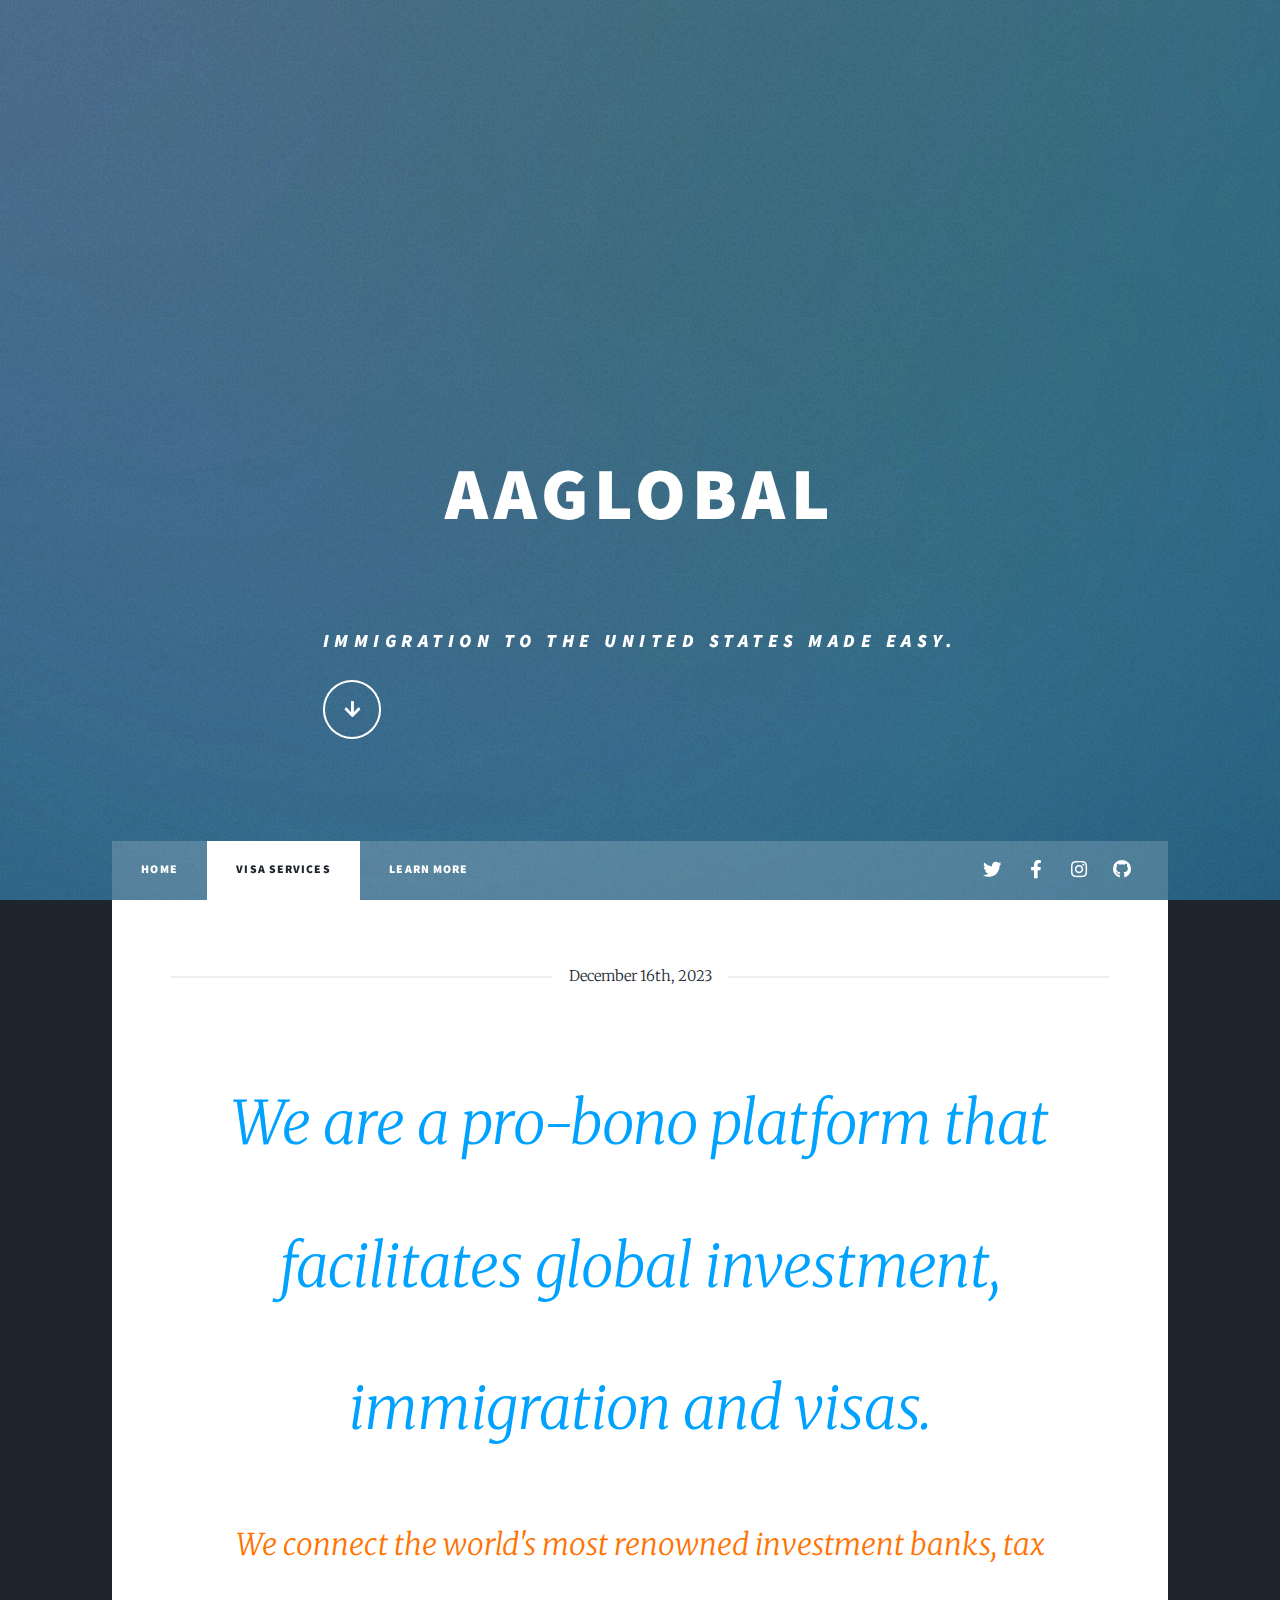
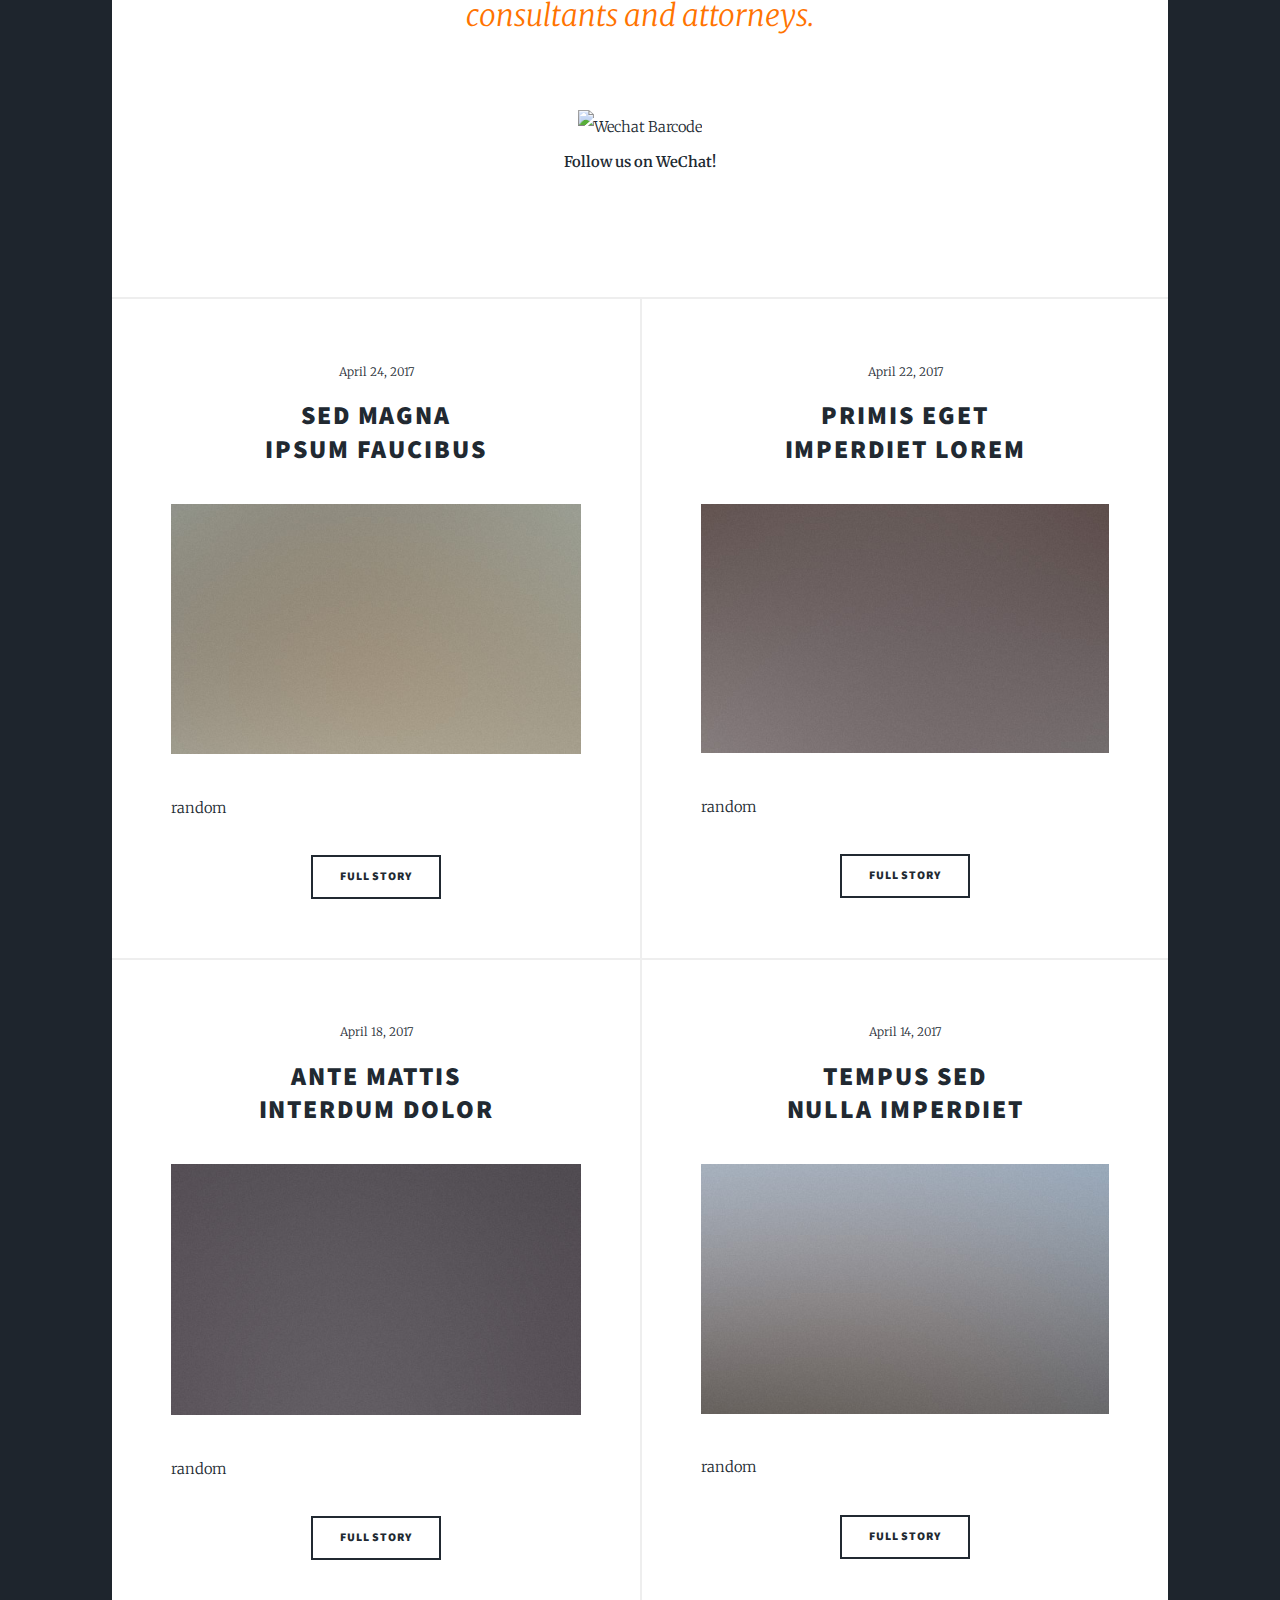
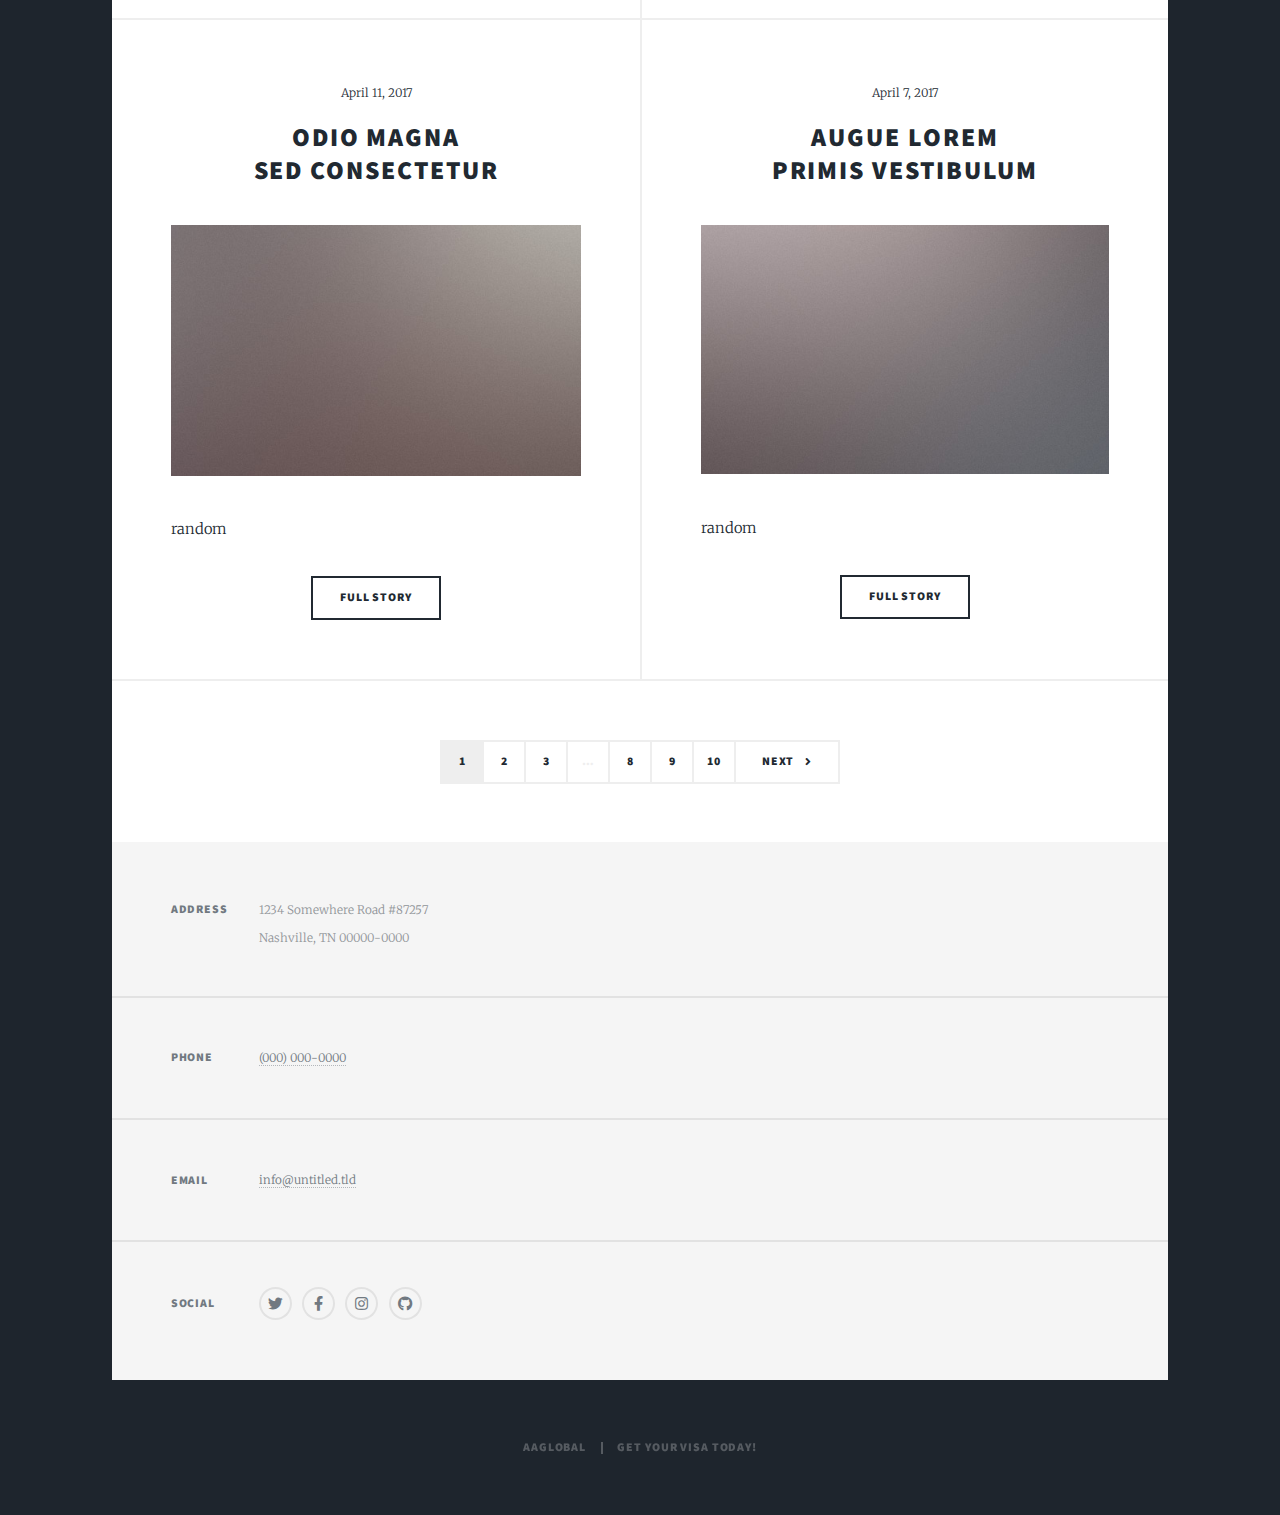
==== commit 35b63ab4: "Update generic.html" ====
--- a/generic.html
+++ b/generic.html
@@ -31,8 +31,8 @@
 				<!-- Nav -->
 					<nav id="nav">
 						<ul class="links">
-							<li class="active"><a href="index.html">Home</a></li>
-							<li><a href="generic.html">VISA Services</a></li>
+							<li><a href="index.html">Home</a></li>
+							<li class="active"><a href="generic.html">VISA Services</a></li>
 							<li><a href="elements.html">Learn More</a></li>
 						</ul>
 						<ul class="icons">
